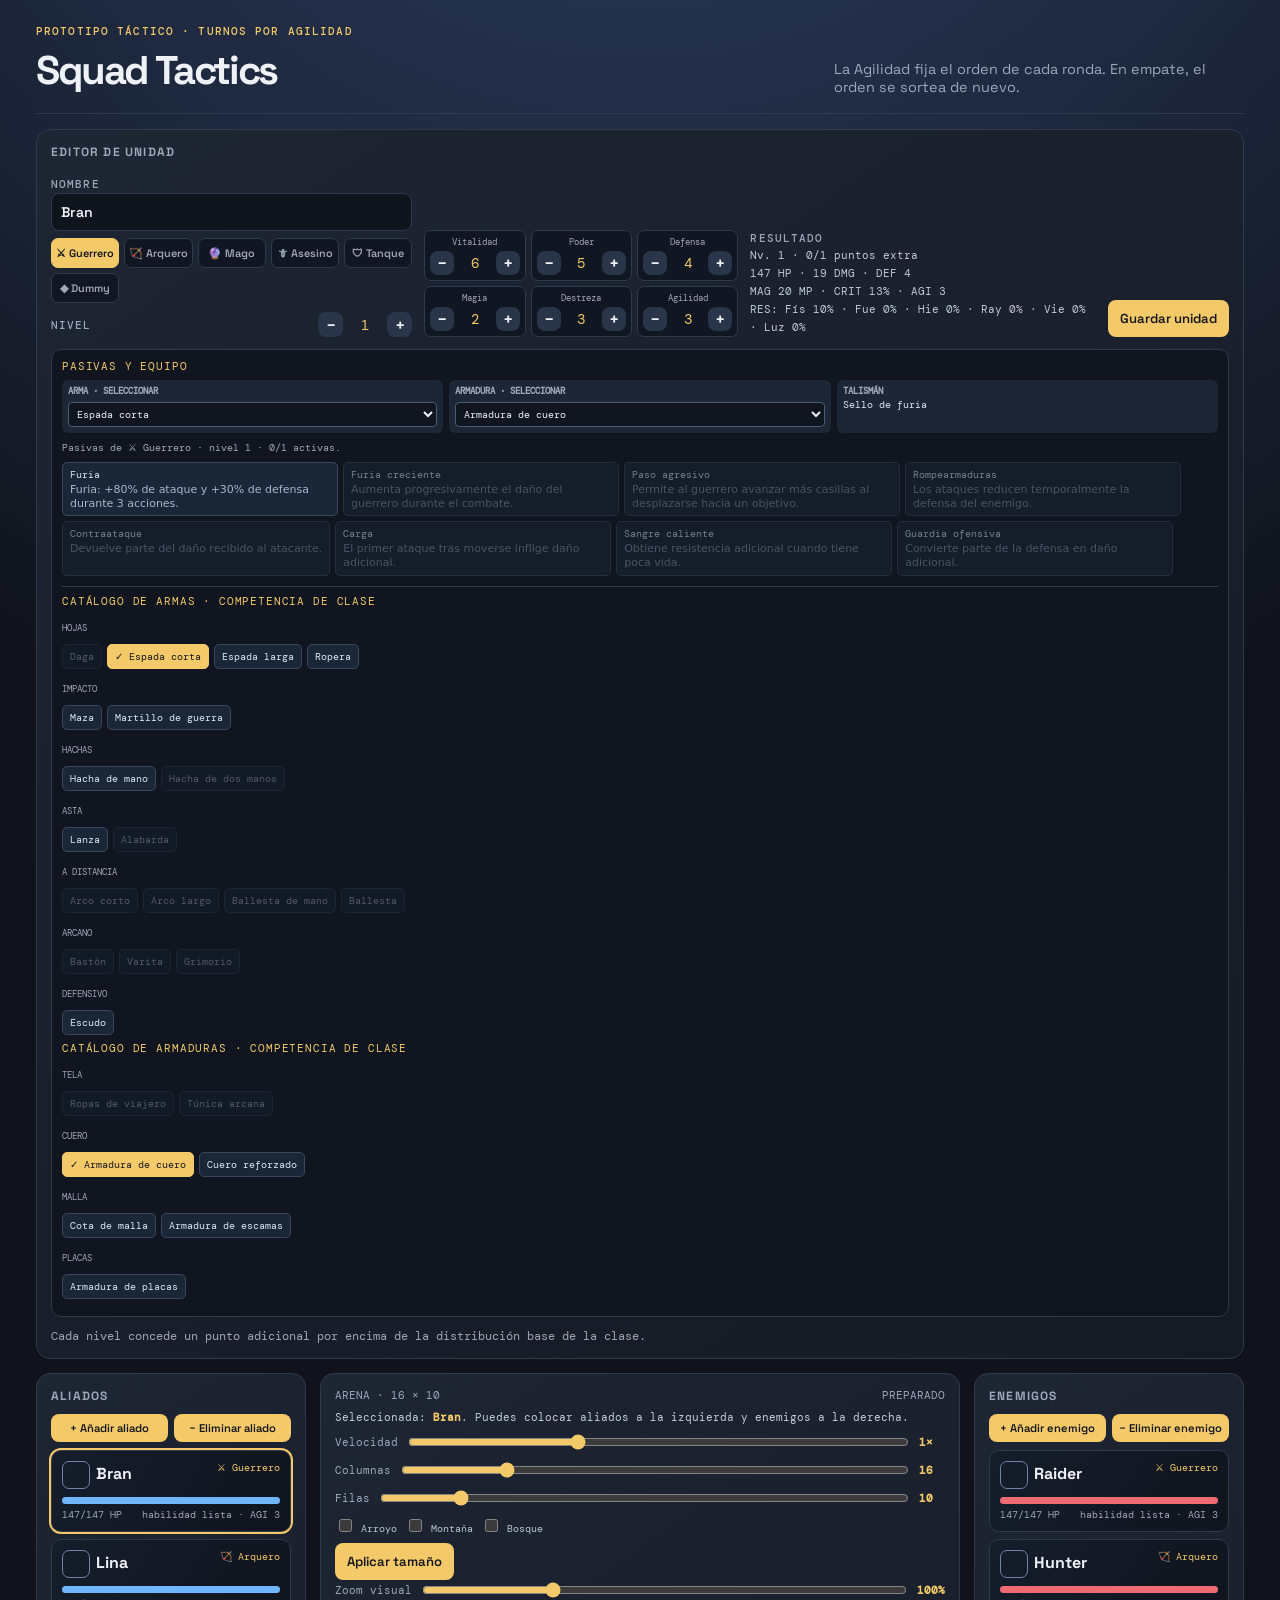
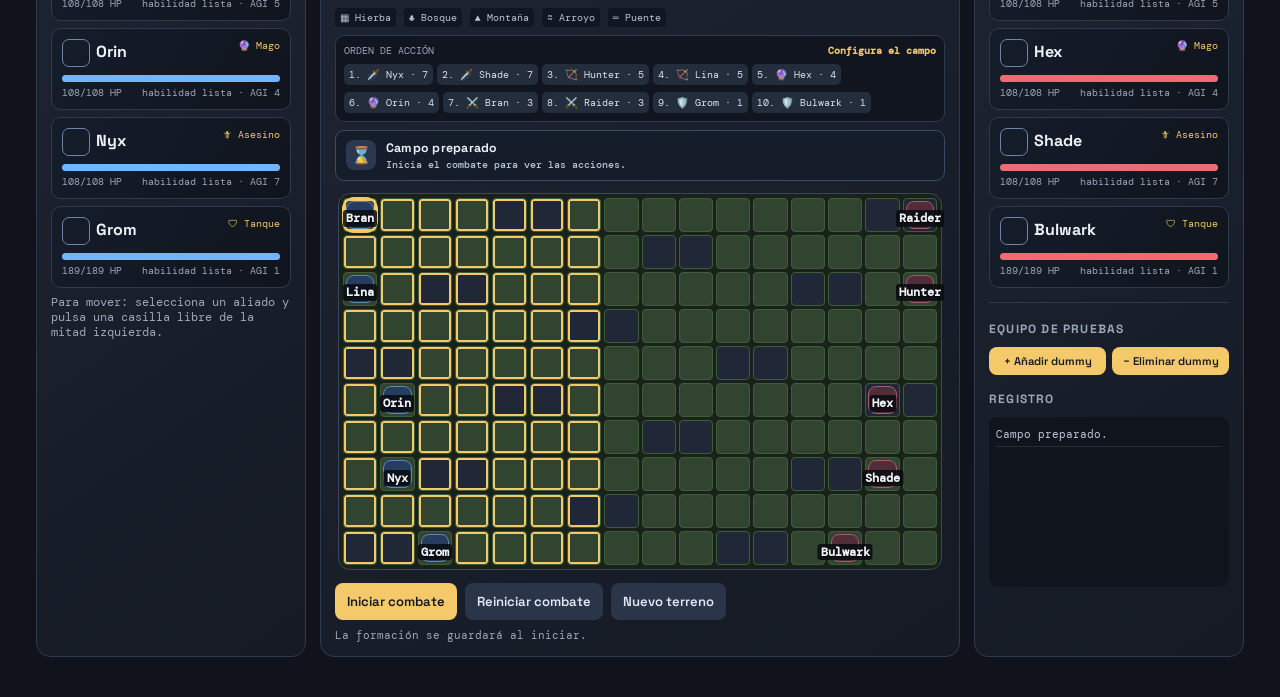
==== index.html @ dbe2425b "Add Squad Tactics RPG source" ====
<!doctype html><html lang="es"><head><meta charset="utf-8"><meta name="viewport" content="width=device-width,initial-scale=1"><title>Squad Tactics</title><style>
@import url('https://fonts.googleapis.com/css2?family=DM+Mono:wght@400;500&family=Space+Grotesk:wght@500;600;700&display=swap');
:root{color-scheme:dark;--ink:#eef1f6;--muted:#9da7b9;--line:#303a4d;--panel:#191f2c;--gold:#f3c969;--ally:#6fb6ff;--enemy:#ef6b73}*{box-sizing:border-box}body{margin:0;min-height:100vh;background:radial-gradient(circle at 50% -20%,#30436a,transparent 45%),#10131b;color:var(--ink);font-family:'Space Grotesk',system-ui}main{width:min(1240px,100%);margin:auto;padding:24px 16px 40px}header{display:flex;justify-content:space-between;align-items:end;gap:18px;border-bottom:1px solid var(--line);padding-bottom:17px;margin-bottom:15px}h1{margin:0;font-size:clamp(1.7rem,4vw,2.5rem);letter-spacing:-.06em}.eyebrow,.label{font:500 .7rem 'DM Mono',monospace;letter-spacing:.1em;text-transform:uppercase;color:var(--muted)}.eyebrow{color:var(--gold);margin:0 0 7px}.rule{margin:0;max-width:410px;color:var(--muted);font-size:.9rem}.panel{background:linear-gradient(145deg,#1e2533,#151a24);border:1px solid var(--line);border-radius:14px;padding:14px}.panel h2{font-size:.75rem;letter-spacing:.1em;text-transform:uppercase;color:var(--muted);margin:0 0 10px}.layout{display:grid;grid-template-columns:270px minmax(0,1fr) 270px;gap:14px}.editor{display:grid;grid-template-columns:1.15fr 1fr 1.1fr auto;gap:12px;align-items:end;margin-bottom:14px}.editor h2,.editor-note{grid-column:1/-1;margin:0}.editor-note{font:.72rem 'DM Mono',monospace;color:var(--muted)}input.name{width:100%;border:1px solid var(--line);border-radius:8px;background:#10141d;color:var(--ink);padding:9px;font:600 .88rem 'Space Grotesk',sans-serif;outline:none}.class-picker{display:grid;grid-template-columns:repeat(5,1fr);gap:5px;margin-top:7px}.class-button{padding:7px 3px;font-size:.68rem;background:#111722;color:var(--muted);border:1px solid var(--line);border-radius:7px}.class-button.selected{color:#17191f;background:var(--gold);border-color:var(--gold)}button{font:600 .82rem 'Space Grotesk',sans-serif;border:0;border-radius:8px;padding:10px 12px;cursor:pointer;background:var(--gold);color:#15171d}button:disabled{opacity:.5;cursor:not-allowed}.stat-grid{display:grid;grid-template-columns:repeat(3,1fr);gap:5px}.stat{background:#111722;border:1px solid var(--line);border-radius:7px;padding:5px;text-align:center}.stat label{display:block;font:.56rem 'DM Mono',monospace;color:var(--muted);margin-bottom:3px}.step{display:flex;align-items:center;justify-content:space-between}.step button{width:24px;height:24px;padding:0;background:#2a354a;color:var(--ink);font-size:1.05rem}.step b{font:.9rem 'DM Mono',monospace;color:var(--gold)}.derived{font:.7rem/1.6 'DM Mono',monospace;color:#bec8d9;min-height:43px}.unit{border:1px solid var(--line);border-radius:10px;padding:10px;margin:7px 0;background:#111722;cursor:pointer}.unit.selected{outline:2px solid var(--gold)}.unit.dead{opacity:.45}.unit-head{display:flex;justify-content:space-between;gap:5px}.role{font:.62rem 'DM Mono',monospace;color:var(--gold)}.bar{height:7px;border-radius:8px;background:#090c12;overflow:hidden;margin:8px 0 4px}.bar i{display:block;height:100%;background:var(--ally);transition:width .65s}.unit.enemy .bar i{background:var(--enemy)}.numbers{display:flex;justify-content:space-between;font:.62rem 'DM Mono',monospace;color:var(--muted)}.battle{min-width:0}.battle-head{display:flex;justify-content:space-between;font:.7rem 'DM Mono',monospace;color:var(--muted);margin-bottom:8px}.placement{font:.7rem 'DM Mono',monospace;margin:0 0 8px;color:#c3ccdc}.placement b{color:var(--gold)}.speed{display:flex;align-items:center;gap:8px;font:.68rem 'DM Mono',monospace;color:var(--muted);margin-bottom:8px}.speed input{accent-color:var(--gold);flex:1}.speed b{color:var(--gold);min-width:26px}.turns{border:1px solid var(--line);border-radius:9px;background:#101520;padding:8px;margin-bottom:8px;font:.64rem 'DM Mono',monospace;color:var(--muted)}.turns-top{display:flex;justify-content:space-between;gap:8px}.turns-top b{color:var(--gold);overflow:hidden;text-overflow:ellipsis;white-space:nowrap}.pill{display:inline-flex;gap:3px;padding:4px 5px;border-radius:5px;background:#242d3c;margin:7px 4px 0 0;color:#dbe4f0}.pill.next{background:var(--gold);color:#181a20}.pill.dead{opacity:.3;text-decoration:line-through}#arena{display:grid;grid-template-columns:repeat(10,1fr);grid-template-rows:repeat(6,1fr);gap:3px;aspect-ratio:10/6;padding:4px;border-radius:12px;border:1px solid #3a465e;background:#0c1018;position:relative}.cell{position:relative;background:#171e2b;border:1px solid #273349;border-radius:4px}.cell:nth-child(10n+5),.cell:nth-child(10n+6){background:#202837}.cell.placeable{box-shadow:inset 0 0 0 2px var(--gold);cursor:pointer}.token{position:absolute;inset:7%;border-radius:13px;display:grid;place-items:center;background:#263d5f;border:1px solid #5d86b8;font-size:clamp(1rem,3vw,1.7rem);transition:transform .28s,opacity .2s;z-index:2;cursor:pointer}.token.enemy{background:#512d3a;border-color:#a55b6c}.token.selected{outline:2px solid var(--gold);outline-offset:2px}.token.dead{opacity:.3;filter:grayscale(1);cursor:default}.token.attacking{transform:scale(1.14);box-shadow:0 0 0 3px var(--gold)}.token.hit{animation:hit .65s}.token small{position:absolute;bottom:2px;width:100%;text-align:center;font:500 clamp(.42rem,1.1vw,.59rem) 'DM Mono',monospace;text-shadow:0 1px 2px #000}.damage{position:absolute;top:-22px;color:#fff0a3;font:700 1rem 'DM Mono',monospace;text-shadow:0 2px 2px #000;animation:damage .8s forwards}.beam{position:absolute;height:3px;transform-origin:0 50%;background:linear-gradient(90deg,var(--gold),#fff2b1,var(--enemy));box-shadow:0 0 8px var(--gold);z-index:6;pointer-events:none;animation:beam .55s forwards}.footer{display:flex;gap:8px;align-items:center;flex-wrap:wrap;margin-top:10px}.footer button.secondary{background:#2a354a;color:#e3eaf5}.status{font:.68rem 'DM Mono',monospace;color:var(--muted)}.log{height:170px;overflow:auto;background:#10141d;border-radius:8px;padding:7px;font:.66rem/1.5 'DM Mono',monospace;color:#bdc8d8}.log div{padding:3px 0;border-bottom:1px solid #252d3a}@keyframes hit{25%,65%{filter:brightness(2)}}@keyframes damage{0%{opacity:0;transform:translateY(8px)}20%{opacity:1}100%{opacity:0;transform:translateY(-25px)}}@keyframes beam{0%{opacity:0;transform:rotate(var(--a)) scaleX(.1)}20%{opacity:1}100%{opacity:0;transform:rotate(var(--a)) scaleX(1)}}@media(max-width:900px){header{align-items:start;flex-direction:column}.editor{grid-template-columns:1fr}.editor>*{grid-column:1/-1}.layout{grid-template-columns:1fr}.battle{grid-row:1}.unit-list{display:grid;grid-template-columns:repeat(2,1fr);gap:6px}.unit{margin:0}}
.level-edit{margin-top:9px;display:flex;align-items:center;justify-content:space-between}.level-edit .step{width:94px}.level-edit button{width:25px;height:25px;padding:0;background:#2a354a;color:var(--ink)}.level-edit b{font:.9rem 'DM Mono',monospace;color:var(--gold)}#arena-wrap{max-width:100%;max-height:70vh;overflow:auto;padding:3px}#arena{--board-scale:1.15;display:grid;width:calc(100% * var(--board-scale));background:#182218}.cell{background:#31442f;border-color:#405a3d}.cell.terrain-forest{background:repeating-linear-gradient(45deg,#244428 0 4px,#315b32 4px 8px)}.cell.terrain-mountain{background:linear-gradient(135deg,#707681 0 45%,#515866 46% 100%);border-color:#8d96a7}.cell.terrain-water{background:repeating-linear-gradient(0deg,#195d83 0 3px,#2588ae 3px 6px);border-color:#3bb3d4}.cell.terrain-bridge{background:repeating-linear-gradient(90deg,#7a4e2b 0 4px,#c39154 4px 8px);border-color:#e2bd76}.token{inset:2px;width:auto;height:auto;border-radius:8px}.token small{font:600 clamp(.56rem,1.25vw,.76rem) 'DM Mono',monospace;line-height:1.05;white-space:nowrap;overflow:visible;left:50%;width:max-content;transform:translateX(-50%);bottom:1px}.terrain-legend{display:flex;gap:8px;flex-wrap:wrap;margin:0 0 8px;font:.61rem 'DM Mono',monospace;color:#b9c5d5}.terrain-legend span{padding:3px 5px;border-radius:4px;background:#111722}
:root{--portraits:url('/public/class-portraits.png')}.unit{background:linear-gradient(120deg,#151d2b,#10141d)}.card-portrait{width:28px;height:28px;display:inline-block;border-radius:7px;border:1px solid #7183a6;background-image:var(--portraits);background-size:500% auto;background-position:var(--pos) 50%;margin-right:6px;vertical-align:middle}.token{overflow:visible}.portrait{position:absolute;inset:0;border-radius:7px;background-image:var(--portraits);background-size:500% auto;background-position:var(--pos) 50%;filter:saturate(1.05) contrast(1.05)}.token.enemy .portrait{filter:saturate(.75) contrast(1.05) hue-rotate(318deg)}.p-warrior{--pos:0%}.p-archer{--pos:25%}.p-mage{--pos:50%}.p-assassin{--pos:75%}.p-tank{--pos:100%}.token small{background:#080b10d9;padding:2px 3px;border-radius:3px;text-shadow:0 1px 2px #000}
.special-pop{position:absolute;left:50%;top:-20px;transform:translateX(-50%);z-index:10;white-space:nowrap;padding:4px 6px;border-radius:5px;background:#f3c969;color:#15171d;font:700 .62rem 'DM Mono',monospace;box-shadow:0 0 14px #f3c969;animation:special .95s forwards}.token.special{animation:specialGlow .9s}@keyframes special{0%{opacity:0;transform:translate(-50%,8px) scale(.8)}25%{opacity:1}100%{opacity:0;transform:translate(-50%,-24px) scale(1.05)}}@keyframes specialGlow{35%{box-shadow:0 0 0 4px #f3c969,0 0 22px #f3c969}}
.fireball{position:absolute;width:15px;height:15px;border-radius:50%;background:radial-gradient(circle,#fff6a7 0 22%,#ffb02e 28%,#e44122 65%,#71150d 100%);box-shadow:0 0 12px 5px #ff6b2d;z-index:12;pointer-events:none}.explosion{position:absolute;width:18px;height:18px;border-radius:50%;border:3px solid #ffb12e;box-shadow:0 0 25px 10px #f04b23;z-index:11;pointer-events:none;animation:explode .65s forwards}@keyframes explode{0%{opacity:1;transform:scale(.3)}100%{opacity:0;transform:scale(4)}}
.visual-state{grid-column:1/-1;border:1px solid var(--line);border-radius:10px;background:#101520;padding:10px}.visual-state h3{font:.66rem 'DM Mono',monospace;letter-spacing:.08em;text-transform:uppercase;color:var(--gold);margin:0 0 7px}.loadout{display:grid;grid-template-columns:repeat(3,1fr);gap:6px}.slot{padding:6px;border-radius:6px;background:#1d2635;font:.63rem/1.35 'DM Mono',monospace;color:#dbe4f0}.slot b{display:block;color:var(--muted);font-size:.55rem;text-transform:uppercase}.passive-list{display:flex;flex-wrap:wrap;gap:5px;margin-top:8px}.passive-tag{padding:4px 6px;border-radius:5px;background:#2a354a;color:#e3eaf5;font:.61rem 'DM Mono',monospace}.passive-choice{border:1px solid #3a465e;background:#1b2637;color:#dce7f6;padding:5px 7px;border-radius:5px;font:.61rem 'DM Mono',monospace;cursor:pointer}.passive-choice.active{background:#f3c969;color:#17191f;border-color:#f3c969}.passive-caption{margin-top:8px;color:var(--muted);font:.61rem 'DM Mono',monospace}.equipment-catalog{margin-top:10px;border-top:1px solid var(--line);padding-top:8px}.equipment-group{margin:7px 0}.equipment-group b{font:.57rem 'DM Mono',monospace;text-transform:uppercase;color:var(--muted)}.equipment-choice[disabled]{opacity:.32;cursor:not-allowed}
.slot select{width:100%;margin-top:4px;background:#101520;color:#eef1f6;border:1px solid #4a5b75;border-radius:4px;padding:4px;font:.63rem 'DM Mono',monospace}
</style><style>.passive-choice{display:flex;flex-direction:column;align-items:flex-start;gap:2px;text-align:left}.passive-choice small{display:block;font:11px/1.25 system-ui,sans-serif;color:#aab7ca;max-width:260px}.passive-choice.unavailable small,.passive-choice:disabled small{color:#8290a4}.special-description{margin:8px 0;padding:7px 9px;border:1px solid #394861;border-radius:7px;background:#182334;display:flex;flex-direction:column;gap:3px;font:12px/1.3 system-ui,sans-serif;color:#dce6f5}.special-description b{font-size:11px;text-transform:uppercase;color:#f3c969}.special-description span{color:#bac7d8}</style></head><body><main>
<header><div><p class="eyebrow">prototipo táctico · turnos por agilidad</p><h1>Squad Tactics</h1></div><p class="rule">La Agilidad fija el orden de cada ronda. En empate, el orden se sortea de nuevo.</p></header>
<section class="panel editor"><h2>Editor de unidad</h2><div><label class="label" for="unit-name">Nombre</label><input class="name" id="unit-name" maxlength="14"><div class="class-picker" id="class-picker"></div><div class="level-edit"><span class="label">Nivel</span><div class="step"><button id="level-down">−</button><b id="level-value">1</b><button id="level-up">+</button></div></div></div><div class="stat-grid" id="stat-grid"></div><div><span class="label">Resultado</span><div class="derived" id="derived"></div></div><button id="save">Guardar unidad</button><p class="editor-note">Cada nivel concede un punto adicional por encima de la distribución base de la clase.</p></section>
<section class="layout"><aside class="panel"><h2>Aliados</h2><div id="allies" class="unit-list"></div><p class="editor-note">Para mover: selecciona un aliado y pulsa una casilla libre de la mitad izquierda.</p></aside>
<section class="panel battle"><div class="battle-head"><span id="arena-size">ARENA · 20 × 12</span><span id="round">PREPARADO</span></div><p class="placement" id="placement"></p><label class="speed">Velocidad <input id="speed" type="range" min=".5" max="2" step=".25" value="1"><b id="speed-label">1×</b></label><label class="speed">Columnas <input id="board-cols" type="range" min="10" max="40" step="1" value="20"><b id="board-cols-label">20</b></label><label class="speed">Filas <input id="board-rows" type="range" min="5" max="40" step="1" value="12"><b id="board-rows-label">12</b></label><button id="apply-size" class="secondary">Aplicar tamaño</button><label class="speed">Zoom visual <input id="grid-zoom" type="range" min=".75" max="1.7" step=".05" value="1.15"><b id="grid-zoom-label">115%</b></label><div class="terrain-legend"><span>▦ Hierba</span><span>♣ Bosque</span><span>▲ Montaña</span><span>≈ Arroyo</span><span>═ Puente</span></div><div class="turns"><div class="turns-top"><span>ORDEN DE ACCIÓN</span><b id="action">Configura el campo</b></div><div id="turn-list"></div></div><div id="arena-wrap"><div id="arena"></div></div><div class="footer"><button id="fight">Iniciar combate</button><button id="reset" class="secondary">Reiniciar combate</button><button id="new-map" class="secondary">Nuevo terreno</button><span id="status" class="status"></span></div></section>
<aside class="panel"><h2>Enemigos</h2><div id="enemies" class="unit-list"></div><h2 style="margin-top:16px">Registro</h2><div class="log" id="log"></div></aside></section>
</main><script>
let W=20,H=12;const STAT_NAMES={vitality:'Vitalidad',power:'Poder',defense:'Defensa',magic:'Magia',dexterity:'Destreza',agility:'Agilidad'};
const CLASSES={warrior:{label:'⚔ Guerrero',icon:'⚔️',range:1},archer:{label:'🏹 Arquero',icon:'🏹',range:4},mage:{label:'🔮 Mago',icon:'🔮',range:4},assassin:{label:'🗡 Asesino',icon:'🗡️',range:1},tank:{label:'🛡 Tanque',icon:'🛡️',range:1}};
const CLASS_BASES={warrior:{vitality:6,power:5,defense:4,magic:2,dexterity:3,agility:3},archer:{vitality:4,power:3,defense:3,magic:2,dexterity:6,agility:5},mage:{vitality:4,power:4,defense:3,magic:7,dexterity:3,agility:4},assassin:{vitality:4,power:4,defense:3,magic:2,dexterity:6,agility:7},tank:{vitality:7,power:4,defense:7,magic:2,dexterity:3,agility:1}};
const DAMAGE_TYPES={physical:'Físico',fire:'Fuego',ice:'Hielo',lightning:'Rayo',wind:'Viento',light:'Luz'};const CLASS_RESISTANCES={warrior:{physical:10,fire:0,ice:0,lightning:0,wind:0,light:0},archer:{physical:0,fire:0,ice:0,lightning:0,wind:5,light:0},mage:{physical:0,fire:10,ice:0,lightning:0,wind:0,light:5},assassin:{physical:5,fire:0,ice:0,lightning:0,wind:0,light:0},tank:{physical:25,fire:10,ice:0,lightning:0,wind:0,light:0}};
const CLASS_FICHAS={warrior:{weapon:'Espada de guardia',armor:'Cota de campaña',talisman:'Sello de furia',passives:['Furia creciente','Paso agresivo','Rompearmaduras','Contraataque','Carga','Sangre caliente','Guardia ofensiva']},archer:{weapon:'Arco largo',armor:'Cota ligera',talisman:'Pluma de halcón',passives:['Ojo de halcón','Disparo perforante','Emboscada','Paso atrás','Flecha incendiaria','Cazador paciente','Tirador experto']},mage:{weapon:'Bastón ígneo',armor:'Túnica arcana',talisman:'Orbe elemental',passives:['Silencio encadenado','Crítico arcano','Conflagración','Fragmentación','Canalización','Barrera arcana','Afinidad elemental','Último hechizo']},assassin:{weapon:'Daga de sombra',armor:'Cuero de infiltración',talisman:'Moneda negra',passives:['Infiltración','Ambidiestro','Teletransporte sombrío','Ejecutor','Veneno','Golpe por la espalda','Desaparición','Marca de presa']},tank:{weapon:'Martillo de bastión',armor:'Armadura de placas',talisman:'Ancla de hierro',passives:['Escudo frontal','Interposición','Cuerpo imponente','Bloqueo de proyectiles','Ancla','Desafío prolongado','Venganza','Bastión']}};
const EQUIPMENT_CATALOG={weapons:[['Hojas',['Daga','Espada corta','Espada larga','Ropera']],['Impacto',['Maza','Martillo de guerra']],['Hachas',['Hacha de mano','Hacha de dos manos']],['Asta',['Lanza','Alabarda']],['A distancia',['Arco corto','Arco largo','Ballesta de mano','Ballesta']],['Arcano',['Bastón','Varita','Grimorio']],['Defensivo',['Escudo']]],armors:[['Tela',['Ropas de viajero','Túnica arcana']],['Cuero',['Armadura de cuero','Cuero reforzado']],['Malla',['Cota de malla','Armadura de escamas']],['Placas',['Armadura de placas']]]};
const CLASS_PROFICIENCIES={warrior:{weapons:['Espada corta','Espada larga','Ropera','Maza','Martillo de guerra','Hacha de mano','Lanza','Escudo'],armors:['Armadura de cuero','Cuero reforzado','Cota de malla','Armadura de escamas','Armadura de placas']},archer:{weapons:['Daga','Espada corta','Arco corto','Arco largo','Ballesta de mano','Ballesta'],armors:['Ropas de viajero','Armadura de cuero','Cuero reforzado']},mage:{weapons:['Daga','Bastón','Varita','Grimorio'],armors:['Ropas de viajero','Túnica arcana']},assassin:{weapons:['Daga','Espada corta','Ropera','Arco corto','Ballesta de mano'],armors:['Ropas de viajero','Armadura de cuero','Cuero reforzado']},tank:{weapons:['Maza','Martillo de guerra','Hacha de mano','Hacha de dos manos','Espada larga','Lanza','Alabarda','Escudo'],armors:['Cota de malla','Armadura de escamas','Armadura de placas']}};
const SPECIAL_PASSIVE_NAMES={warrior:'Furia',archer:'Flecha marcada',mage:'Bola de fuego',assassin:'Salto sombrío',tank:'Desafío'};
const make=(id,name,team,cls,x,y,stats)=>{const base={vitality:4,power:4,defense:3,magic:2,dexterity:3,agility:3,...stats},p=CLASS_PROFICIENCIES[cls];return{id,name,team,cls,pos:{x,y},level:1,baseStats:{...base},stats:{...base},resistances:{...CLASS_RESISTANCES[cls]},selectedPassives:[SPECIAL_PASSIVE_NAMES[cls]],specialSelected:true,specialEnabled:true,equipment:{weapon:p.weapons[0],armor:p.armors[0],talisman:CLASS_FICHAS[cls].talisman}}};
let roster=[
 make('a-war','Bran','ally','warrior',0,1,{vitality:6,power:5,defense:4,agility:3}),make('a-arc','Lina','ally','archer',1,4,{power:3,dexterity:6,agility:5}),make('a-mag','Orin','ally','mage',1,9,{magic:7,agility:4}),make('a-ass','Nyx','ally','assassin',4,0,{dexterity:6,agility:7,power:4}),make('a-tank','Grom','ally','tank',3,6,{vitality:7,defense:7,agility:1}),
 make('e-war','Raider','enemy','warrior',19,1,{vitality:6,power:5,defense:4,agility:3}),make('e-arc','Hunter','enemy','archer',18,4,{power:3,dexterity:6,agility:5}),make('e-mag','Hex','enemy','mage',18,9,{magic:7,agility:4}),make('e-ass','Shade','enemy','assassin',17,0,{dexterity:6,agility:7,power:4}),make('e-tank','Bulwark','enemy','tank',17,6,{vitality:7,defense:7,agility:1})];
let units=[],formation={},terrain=[],selectedId='a-war',running=false,timer=null,queue=[],speed=1,boardScale=1.15,roundNo=0,teamSize={ally:5,enemy:5},terrainOpts={water:true,mountain:true,forest:true};const $=s=>document.querySelector(s);const copy=u=>({...u,pos:{...u.pos},baseStats:{...u.baseStats},stats:{...u.stats},resistances:{...u.resistances},selectedPassives:[...(u.selectedPassives||[])],equipment:{...(u.equipment||{})}});
function derived(u){const s=u.stats,c=u.cls;const hp=60+s.vitality*12+(c==='tank'?45:0)+(c==='warrior'?15:0);const raw=c==='mage'?5+s.magic*4:c==='assassin'?5+s.dexterity*3+s.power:c==='archer'?5+s.dexterity*3+s.power:4+s.power*3+(c==='tank'?-4:0);return{hp,damage:Math.max(2,Math.round(raw*(u.furyTurns?1.8:1))),defense:Math.round((s.defense+(c==='tank'?4:0))*(u.furyTurns?1.3:1)),range:CLASSES[c].range,crit:Math.min(.45,.05+s.dexterity*.025)}}
function alive(team){return units.filter(u=>(!team||u.team===team)&&u.hp>0)}function dist(a,b){return Math.abs(a.pos.x-b.pos.x)+Math.abs(a.pos.y-b.pos.y)}function key(x,y){return x+','+y}
function generateTerrain(){const map=Array.from({length:H},()=>Array(W).fill('grass')),rand=(a,b)=>a+Math.floor(Math.random()*(b-a+1)),paint=(x,y,type)=>{if(x>=0&&x<W&&y>=0&&y<H)map[y][x]=type},lo=3,hi=W-4;if(terrainOpts.water&&W>=12&&H>=7)for(let n=0;n<(W*H>300?3:2);n++){const vertical=Math.random()<.5,len=vertical?Math.min(H-2,rand(4,Math.min(8,H-2))):Math.min(W-6,rand(4,Math.min(8,W-6))),x=vertical?rand(lo,Math.max(lo,hi-1)):rand(lo,Math.max(lo,hi-len+1)),y=vertical?rand(1,Math.max(1,H-len-1)):rand(1,Math.max(1,H-3));for(let i=0;i<len;i++){paint(vertical?x:x+i,vertical?y+i:y,'water');paint(vertical?x+1:x+i,vertical?y+i:y+1,'water')}const b=Math.max(1,Math.floor(len/2));paint(vertical?x:x+b,vertical?y+b:y,'bridge');paint(vertical?x+1:x+b,vertical?y+b:y+1,'bridge')}if(terrainOpts.mountain)for(let n=0;n<Math.round(W*H*.045);n++){const x=rand(lo,hi),y=rand(0,H-1);if(map[y][x]==='grass')paint(x,y,'mountain')}if(terrainOpts.forest)for(let n=0;n<Math.round(W*H*.11);n++){const x=rand(0,W-1),y=rand(0,H-1);if(map[y][x]==='grass')paint(x,y,'forest')}return map}
function passable(x,y){return x>=0&&x<W&&y>=0&&y<H&&terrain[y][x]!=='water'&&terrain[y][x]!=='mountain'}
function cellsAt(x,y){return[[x,y]]}
function canOccupy(actor,x,y){return passable(x,y)&&!units.some(u=>!u.removed&&u.id!==actor.id&&u.pos.x===x&&u.pos.y===y)}
function setup(){clearInterval(timer);timer=null;running=false;if(!terrain.length)terrain=generateTerrain();units=roster.filter(u=>roster.filter(x=>x.team===u.team).indexOf(u)<teamSize[u.team]).map(u=>{const v=copy(u),d=derived(v);v.maxHp=d.hp;v.hp=d.hp;return v});if(!units.some(u=>u.id===selectedId))selectedId=units[0]?.id||selectedId;units.forEach(u=>{if(formation[u.id])u.pos={...formation[u.id]}});if(!Object.keys(formation).length)saveFormation();roundNo=0;queue=[];$('#round').textContent='PREPARADO';$('#action').textContent='Configura el campo';$('#status').textContent='La formación se guardará al iniciar.';$('#log').innerHTML='<div>Campo preparado.</div>';render();}
function saveFormation(){formation=Object.fromEntries(units.map(u=>[u.id,{...u.pos}]))}
function card(u){const d=derived(u),pct=Math.max(0,u.hp/u.maxHp*100),state=u.removed?' · despejado':u.hp<=0?` · cadáver ${u.corpseTurns??0}`:'',skill=u.team==='dummy'?'objetivo neutral':u.skillCooldown?`recarga ${u.skillCooldown}`:'habilidad lista';return `<div class="unit team-${u.team} ${u.team==='enemy'?'enemy':''} ${u.id===selectedId?'selected':''} ${u.hp<=0?'dead':''}" data-select="${u.id}"><div class="unit-head"><b><i class="card-portrait p-${u.cls}"></i>${u.name}</b><span class="role">${CLASSES[u.cls].label}${state}</span></div><div class="bar"><i style="width:${pct}%"></i></div><div class="numbers"><span>${Math.ceil(u.hp)}/${u.maxHp} HP</span><span>${u.hp>0?skill:'—'} · AGI ${u.stats.agility}</span></div></div>`}
function token(u){return `<div class="token team-${u.team} ${u.team==='enemy'?'enemy':''} ${u.id===selectedId?'selected':''} ${u.hp<=0?'dead':''}" data-select="${u.id}"><i class="portrait p-${u.cls}"></i><small>${u.name}</small></div>`}
function render(){const sel=units.find(u=>u.id===selectedId),arena=$('#arena');arena.style.gridTemplateColumns=`repeat(${W},1fr)`;arena.style.gridTemplateRows=`repeat(${H},1fr)`;arena.style.aspectRatio=`${W}/${H}`;$('#arena-size').textContent=`ARENA · ${W} × ${H}`;$('#allies').innerHTML=units.filter(u=>u.team==='ally').map(card).join('');$('#enemies').innerHTML=units.filter(u=>u.team==='enemy').map(card).join('');let cells='';for(let y=0;y<H;y++)for(let x=0;x<W;x++){const u=units.find(z=>!z.removed&&z.pos.x===x&&z.pos.y===y),boundary=Math.floor(W*.45)-1,ok=!running&&sel&&((sel.team==='ally'&&x<=boundary)||(sel.team==='enemy'&&x>=W-1-boundary))&&canOccupy(sel,x,y);cells+=`<div class="cell terrain-${terrain[y][x]} ${ok?'placeable':''}" data-cell="${x},${y}">${u?token(u):''}</div>`}arena.innerHTML=cells;$('#placement').innerHTML=running?'Los cadáveres bloquean durante 5 acciones y luego desaparecen.':sel?`Seleccionada: <b>${sel.name}</b>. Puedes colocar aliados a la izquierda y enemigos a la derecha.`:'Selecciona una unidad.';document.querySelectorAll('[data-select]').forEach(e=>e.onclick=ev=>{ev.stopPropagation();if(!running){selectedId=e.dataset.select;loadEditor();render();}});document.querySelectorAll('[data-cell]').forEach(e=>e.onclick=()=>place(e.dataset.cell));renderTurns();}
function bonusUsed(u){return Object.keys(STAT_NAMES).reduce((n,id)=>n+u.stats[id]-u.baseStats[id],0)}
function loadEditor(){const u=units.find(x=>x.id===selectedId);if(!u)return;$('#unit-name').value=u.name;$('#level-value').textContent=u.level;$('#class-picker').innerHTML=Object.entries(CLASSES).map(([id,c])=>`<button class="class-button ${u.cls===id?'selected':''}" data-class="${id}">${c.label}</button>`).join('');$('#stat-grid').innerHTML=Object.entries(STAT_NAMES).map(([id,label])=>`<div class="stat"><label>${label}</label><div class="step"><button data-stat="${id}" data-delta="-1">−</button><b id="stat-${id}">${u.stats[id]}</b><button data-stat="${id}" data-delta="1">+</button></div></div>`).join('');document.querySelectorAll('[data-class]').forEach(b=>b.onclick=()=>{if(running)return;u.cls=b.dataset.class;loadEditor();updateDerived();});document.querySelectorAll('[data-stat]').forEach(b=>b.onclick=()=>changeStat(u,b.dataset.stat,+b.dataset.delta));$('#level-down').onclick=()=>changeLevel(u,-1);$('#level-up').onclick=()=>changeLevel(u,1);updateDerived();}
function changeStat(u,id,delta){if(running)return;const next=u.stats[id]+delta;if(delta<0&&next<u.baseStats[id])return;if(delta>0&&bonusUsed(u)>=u.level)return;u.stats[id]=next;loadEditor();updateDerived();}
function changeLevel(u,delta){if(running)return;const next=u.level+delta;if(next<1||next>20||(delta<0&&bonusUsed(u)>next))return;u.level=next;loadEditor();updateDerived();}
function updateDerived(){const u=units.find(x=>x.id===selectedId),d=derived(u),used=bonusUsed(u),r=u.resistances||{};$('#derived').innerHTML=`Nv. ${u.level} · ${used}/${u.level} puntos extra<br>${d.hp} HP · ${d.damage} DMG · DEF ${d.defense}<br>MAG ${u.stats.magic*10} MP · CRIT ${Math.round(d.crit*100)}% · AGI ${u.stats.agility}<br>RES: Fís ${r.physical||0}% · Fue ${r.fire||0}% · Hie ${r.ice||0}% · Ray ${r.lightning||0}% · Vie ${r.wind||0}% · Luz ${r.light||0}%`;}
function place(str){if(running)return;const u=units.find(x=>x.id===selectedId),[x,y]=str.split(',').map(Number);if(!u)return;const boundary=Math.floor(W*.45)-1;if((u.team==='ally'&&x>boundary)||(u.team==='enemy'&&x< W-1-boundary)||!canOccupy(u,x,y))return;u.pos={x,y};saveFormation();render();}
function commit(){const u=units.find(x=>x.id===selectedId),r=roster.find(x=>x.id===selectedId);if(!u||!r)return;u.name=$('#unit-name').value.trim()||u.name;r.name=u.name;r.cls=u.cls;r.level=u.level;r.baseStats={...u.baseStats};r.stats={...u.stats};r.selectedPassives=[...(u.selectedPassives||[])];r.specialEnabled=u.specialEnabled!==false;r.equipment={...(u.equipment||{})};const d=derived(u);if(!running){u.maxHp=d.hp;u.hp=d.hp}loadEditor();render();log(`${u.name} actualizado.`)}
function log(t){const e=$('#log');e.insertAdjacentHTML('beforeend',`<div>${t}</div>`);e.scrollTop=e.scrollHeight}
function refreshQueue(){queue=alive().sort((a,b)=>b.stats.agility-a.stats.agility||Math.random()-.5);roundNo++;$('#round').textContent='RONDA '+roundNo;renderTurns()}
function renderTurns(){const list=running?queue:[...units].sort((a,b)=>b.stats.agility-a.stats.agility||Math.random()-.5);$('#turn-list').innerHTML=list.map((u,i)=>`<span class="pill ${i===0&&running?'next':''} ${u.hp<=0?'dead':''}">${i+1}. ${CLASSES[u.cls].icon} ${u.name} · ${u.stats.agility}</span>`).join('')}
function nearest(a){const foes=alive(a.team==='ally'?'enemy':'ally'),forced=foes.find(x=>a.tauntTarget===x.id&&a.tauntTurns>0);return(forced?[forced]:foes).sort((x,y)=>dist(a,x)-dist(a,y)||Math.random()-.5)[0]}
function path(a,t){const q=[{x:a.pos.x,y:a.pos.y,p:[]}],seen=new Set([key(a.pos.x,a.pos.y)]),range=derived(a).range;while(q.length){const n=q.shift();const probe={...a,pos:{x:n.x,y:n.y}};if(dist(probe,t)<=range)return n.p;for(const [dx,dy] of [[1,0],[-1,0],[0,1],[0,-1]]){const x=n.x+dx,y=n.y+dy,k=key(x,y);if(seen.has(k)||!canOccupy(a,x,y))continue;seen.add(k);q.push({x,y,p:[...n.p,{x,y}]})}}return []}
function effect(a,t,damage){const arena=$('#arena'),from=arena?.querySelector(`[data-select="${a.id}"]`),to=arena?.querySelector(`[data-select="${t.id}"]`);if(!arena||!from||!to)return;from.classList.add('attacking');to.classList.add('hit');to.insertAdjacentHTML('beforeend',`<span class="damage">-${damage}</span>`);const ar=arena.getBoundingClientRect(),f=from.getBoundingClientRect(),g=to.getBoundingClientRect(),x=f.left+f.width/2-ar.left,y=f.top+f.height/2-ar.top,dx=g.left+g.width/2-ar.left-x,dy=g.top+g.height/2-ar.top-y,b=document.createElement('i');b.className='beam';b.style.left=x+'px';b.style.top=y+'px';b.style.width=Math.hypot(dx,dy)+'px';b.style.setProperty('--a',Math.atan2(dy,dx)+'rad');arena.append(b);setTimeout(()=>{from.classList.remove('attacking');to.classList.remove('hit');b.remove()},700)}
function advanceCorpses(){for(const u of units)if(u.hp<=0&&!u.removed&&u.corpseTurns!=null&&--u.corpseTurns<=0){u.removed=true;log(`✦ ${u.name} desaparece del campo.`)}}
function advanceEffects(){for(const u of units)for(const key of ['tauntTurns','exposedTurns','furyTurns'])if(u[key]>0)--u[key]}
function killCheck(t){if(!t.hp){t.corpseTurns=5;log(`☠ ${t.name} bloquea la casilla durante 5 acciones.`)}}
function damage(a,t,raw){const type=fireballCasting&&a.cls==='mage'?'fire':'physical',res=t.resistances?.[type]||0,afterDefense=type==='physical'?Math.max(1,raw-derived(t).defense):raw,value=Math.max(1,Math.round(afterDefense*(1-res/100)*(t.exposedTurns?1.5:1)));t.hp=Math.max(0,t.hp-value);killCheck(t);return value}
function spendSkill(a){a.skillCooldown=5}
function chargeAttack(a){if(a.skillCooldown>0)--a.skillCooldown}
function skill(a,t){if(a.skillCooldown)return false;const d=derived(a),foes=alive(a.team==='ally'?'enemy':'ally');if(a.cls==='assassin'&&dist(a,t)<=4){const spots=[[1,0],[-1,0],[0,1],[0,-1]].map(([x,y])=>({x:t.pos.x+x,y:t.pos.y+y})).filter(p=>canOccupy(a,p.x,p.y));if(!spots.length)return false;a.pos=spots[0];spendSkill(a);render();return true}if(a.cls==='tank'){const affected=foes.filter(x=>Math.abs(x.pos.x-a.pos.x)<=1&&Math.abs(x.pos.y-a.pos.y)<=1);if(!affected.length)return false;affected.forEach(x=>{x.tauntTarget=a.id;x.tauntTurns=3});spendSkill(a);log(`✦ ${a.name} usa Desafío.`);render();return true}if(a.cls==='archer'&&dist(a,t)<=d.range){const hit=damage(a,t,d.damage);t.exposedTurns=3;spendSkill(a);render();effect(a,t,hit);return true}if(a.cls==='mage'&&dist(a,t)<=d.range){const hit=foes.filter(x=>Math.abs(x.pos.x-t.pos.x)<=1&&Math.abs(x.pos.y-t.pos.y)<=1).map(x=>[x,damage(a,x,Math.round(d.damage*.8))]);spendSkill(a);render();effect(a,t,hit.find(x=>x[0]===t)?.[1]||0);return true}if(a.cls==='warrior'){a.furyTurns=3;spendSkill(a);log(`✦ Furia: +80% ataque y +30% defensa durante 3 acciones.`);render();return true}return false}
function takeTurn(){if(!running)return;if(!queue.length)refreshQueue();const a=queue.shift();if(!a||a.hp<=0){renderTurns();return}advanceCorpses();advanceEffects();const t=nearest(a);if(!t){end();return}if(skill(a,t)){if(!alive(t.team).length)end();return}const d=derived(a);if(dist(a,t)>d.range){const p=path(a,t);if(p[0])a.pos=p[0];$('#action').textContent=`${a.name} se mueve hacia ${t.name}`;log(`${a.name} avanza.`);render();return}const crit=Math.random()<d.crit,hit=damage(a,t,Math.round(d.damage*(crit?1.6:1)));chargeAttack(a);$('#action').textContent=`${a.name} ataca a ${t.name}`;render();effect(a,t,hit);log(`${a.name} → ${t.name}: ${hit}${crit?' crítico':''}`);if(!alive(t.team).length)end()}
function schedule(){clearInterval(timer);timer=setInterval(takeTurn,1600/speed)}
function start(){saveFormation();running=true;roundNo=0;refreshQueue();$('#fight').disabled=true;$('#status').textContent='Los turnos se resuelven por Agilidad.';log('— comienza el combate —');schedule()}
function end(){running=false;clearInterval(timer);const win=alive('ally').length>0;$('#round').textContent=win?'VICTORIA':'DERROTA';$('#action').textContent=win?'Victoria':'Derrota';$('#fight').disabled=false;$('#fight').textContent='Jugar de nuevo';$('#status').textContent='Reiniciar devuelve la formación precombate.';render()}
function placeStartingUnits(){for(const team of ['ally','enemy']){const side=roster.filter(u=>u.team===team),ys=side.map((_,i)=>Math.round(i*(H-1)/Math.max(1,side.length-1)));side.forEach((u,i)=>{const offset=Math.min(2,Math.floor(i/2));u.pos={x:team==='ally'?offset:W-1-offset,y:ys[i]}})}}
$('#apply-size').insertAdjacentHTML('beforebegin','<label class="speed">Aliados <input id="ally-size" type="range" min="1" max="5" value="5"><b id="ally-size-label">5</b></label><label class="speed">Enemigos <input id="enemy-size" type="range" min="1" max="5" value="5"><b id="enemy-size-label">5</b></label><div class="terrain-legend"><label><input id="terrain-water" type="checkbox" checked> Arroyo</label><label><input id="terrain-mountain" type="checkbox" checked> Montaña</label><label><input id="terrain-forest" type="checkbox" checked> Bosque</label></div>');
$('#save').onclick=commit;$('#speed').oninput=()=>{speed=+$('#speed').value;$('#speed-label').textContent=speed+'×';if(running)schedule()};$('#grid-zoom').oninput=()=>{boardScale=+$('#grid-zoom').value;$('#grid-zoom-label').textContent=Math.round(boardScale*100)+'%';$('#arena').style.setProperty('--board-scale',boardScale)};$('#board-cols').oninput=()=>$('#board-cols-label').textContent=$('#board-cols').value;$('#board-rows').oninput=()=>$('#board-rows-label').textContent=$('#board-rows').value;$('#apply-size').onclick=()=>{if(running)return;W=+$('#board-cols').value;H=+$('#board-rows').value;terrain=[];formation={};placeStartingUnits();setup();loadEditor();log(`Arena reajustada a ${W} × ${H}.`)};$('#fight').onclick=()=>{if(!running){setup();start()}};$('#reset').onclick=()=>{setup();start()};$('#new-map').onclick=()=>{if(running)return;terrain=[];formation={};setup();log('Nuevo mapa generado con arroyos, puentes y obstáculos.')};setup();loadEditor();
$('#ally-size').oninput=()=>$('#ally-size-label').textContent=$('#ally-size').value;$('#enemy-size').oninput=()=>$('#enemy-size-label').textContent=$('#enemy-size').value;$('#apply-size').onclick=()=>{if(running)return;W=+$('#board-cols').value;H=+$('#board-rows').value;teamSize={ally:+$('#ally-size').value,enemy:+$('#enemy-size').value};terrainOpts={water:$('#terrain-water').checked,mountain:$('#terrain-mountain').checked,forest:$('#terrain-forest').checked};terrain=[];formation={};placeStartingUnits();setup();loadEditor();log(`Mapa ${W}×${H}; equipos ${teamSize.ally}v${teamSize.enemy}.`)};
function specialEffect(a){const labels={assassin:'SALTO SOMBRÍO',warrior:'FURIA',archer:'FLECHA MARCADA',mage:'BOLA DE FUEGO',tank:'DESAFÍO'};const token=$('#arena')?.querySelector(`[data-select="${a.id}"]`);if(!token)return;token.classList.add('special');token.insertAdjacentHTML('beforeend',`<span class="special-pop">✦ ${labels[a.cls]}</span>`);setTimeout(()=>token.classList.remove('special'),950)}
const baseSkill=skill;skill=(a,t)=>{const used=baseSkill(a,t);if(used)specialEffect(a);return used};
const baseLoadEditor=loadEditor;loadEditor=()=>{baseLoadEditor();document.querySelectorAll('[data-class]').forEach(b=>b.onclick=()=>{if(running)return;const u=units.find(x=>x.id===selectedId);u.cls=b.dataset.class;u.baseStats={...CLASS_BASES[u.cls]};u.stats={...CLASS_BASES[u.cls]};u.resistances={...CLASS_RESISTANCES[u.cls]};u.skillCooldown=0;u.furyTurns=0;u.hp=derived(u).hp;u.maxHp=u.hp;baseLoadEditor();updateDerived();render();log(`${u.name} cambia a ${CLASSES[u.cls].label}; estadísticas y resistencias base regeneradas.`)})};loadEditor();
let fireballCasting=false;const normalEffect=effect;function fireballEffect(a,t,damage){const arena=$('#arena'),from=arena?.querySelector(`[data-select="${a.id}"]`),to=arena?.querySelector(`[data-select="${t.id}"]`);if(!arena||!from||!to)return;const ar=arena.getBoundingClientRect(),f=from.getBoundingClientRect(),g=to.getBoundingClientRect(),x=f.left+f.width/2-ar.left,y=f.top+f.height/2-ar.top,tx=g.left+g.width/2-ar.left,ty=g.top+g.height/2-ar.top,ball=document.createElement('i');ball.className='fireball';ball.style.left=(x-7)+'px';ball.style.top=(y-7)+'px';arena.append(ball);ball.animate([{transform:'translate(0,0) scale(.7)'},{transform:`translate(${tx-x}px,${ty-y}px) scale(1.15)`}],{duration:430,easing:'cubic-bezier(.2,.7,.3,1)'});setTimeout(()=>{ball.remove();const blast=document.createElement('i');blast.className='explosion';blast.style.left=(tx-9)+'px';blast.style.top=(ty-9)+'px';arena.append(blast);to.insertAdjacentHTML('beforeend',`<span class="damage">-${damage}</span>`);setTimeout(()=>blast.remove(),700)},430)}effect=(a,t,d)=>fireballCasting?fireballEffect(a,t,d):normalEffect(a,t,d);const enhancedSkill=skill;skill=(a,t)=>{fireballCasting=a.cls==='mage'&&!a.skillCooldown;const used=enhancedSkill(a,t);fireballCasting=false;return used};
document.addEventListener('click',e=>{const b=e.target.closest?.('[data-class]');if(!b||running)return;e.preventDefault();e.stopImmediatePropagation();const u=units.find(x=>x.id===selectedId);if(!u)return;u.cls=b.dataset.class;u.baseStats={...CLASS_BASES[u.cls]};u.stats={...CLASS_BASES[u.cls]};u.resistances={...CLASS_RESISTANCES[u.cls]};u.skillCooldown=0;u.furyTurns=0;u.maxHp=derived(u).hp;u.hp=u.maxHp;baseLoadEditor();updateDerived();render();log(`${u.name} cambia a ${CLASSES[u.cls].label}; estadísticas base regeneradas.`)},true);
const fichaHost=document.querySelector('.editor-note');fichaHost.insertAdjacentHTML('beforebegin','<section class="visual-state" id="visual-state"></section>');function renderFicha(){const u=units.find(x=>x.id===selectedId),host=$('#visual-state');if(!u||!host)return;const f=CLASS_FICHAS[u.cls],selected=(u.selectedPassives||[]).filter(p=>f.passives.includes(p));host.innerHTML=`<h3>Pasivas activas · visuales por ahora</h3><div class="loadout"><div class="slot"><b>Arma</b>${f.weapon}</div><div class="slot"><b>Armadura</b>${f.armor}</div><div class="slot"><b>Talismán</b>${f.talisman}</div></div><div class="passive-caption">Catálogo de ${CLASSES[u.cls].label} · elige hasta 3 (${selected.length}/3)</div><div class="passive-list">${f.passives.map(p=>`<button class="passive-choice ${selected.includes(p)?'active':''}" data-passive="${p}">${selected.includes(p)?'✓ ':''}${p}</button>`).join('')}</div>`;host.querySelectorAll('[data-passive]').forEach(b=>b.onclick=()=>{const p=b.dataset.passive,now=[...(u.selectedPassives||[])];if(now.includes(p))u.selectedPassives=now.filter(x=>x!==p);else if(now.length<3)u.selectedPassives=[...now,p];else{return}const r=roster.find(x=>x.id===u.id);if(r)r.selectedPassives=[...u.selectedPassives];renderFicha()})}const previousRender=render;render=()=>{previousRender();renderFicha()};const previousLoadEditor=loadEditor;loadEditor=()=>{previousLoadEditor();renderFicha()};renderFicha();
renderFicha=()=>{const u=units.find(x=>x.id===selectedId),host=$('#visual-state');if(!u||!host)return;const f=CLASS_FICHAS[u.cls],pro=CLASS_PROFICIENCIES[u.cls],eq=u.equipment||{weapon:pro.weapons[0],armor:pro.armors[0],talisman:f.talisman};if(!pro.weapons.includes(eq.weapon))eq.weapon=pro.weapons[0];if(!pro.armors.includes(eq.armor))eq.armor=pro.armors[0];u.equipment=eq;const selected=(u.selectedPassives||[]).filter(p=>f.passives.includes(p)),groups=kind=>EQUIPMENT_CATALOG[kind].map(([group,items])=>`<div class="equipment-group"><b>${group}</b><div class="passive-list">${items.map(item=>{const ok=(kind==='weapons'?pro.weapons:pro.armors).includes(item),active=eq[kind==='weapons'?'weapon':'armor']===item;return `<button class="passive-choice equipment-choice ${active?'active':''}" data-equip="${kind}" data-item="${item}" ${ok?'':'disabled'}>${active?'✓ ':''}${item}</button>`}).join('')}</div></div>`).join('');host.innerHTML=`<h3>Pasivas y equipo · visuales por ahora</h3><div class="loadout"><div class="slot"><b>Arma</b>${eq.weapon}</div><div class="slot"><b>Armadura</b>${eq.armor}</div><div class="slot"><b>Talismán</b>${eq.talisman||f.talisman}</div></div><div class="passive-caption">Pasivas de ${CLASSES[u.cls].label} · elige hasta 3 (${selected.length}/3)</div><div class="passive-list">${f.passives.map(p=>`<button class="passive-choice ${selected.includes(p)?'active':''}" data-passive="${p}">${selected.includes(p)?'✓ ':''}${p}</button>`).join('')}</div><div class="equipment-catalog"><h3>Catálogo de armas · competencia de clase</h3>${groups('weapons')}<h3>Catálogo de armaduras · competencia de clase</h3>${groups('armors')}</div>`;host.querySelectorAll('[data-passive]').forEach(b=>b.onclick=()=>{const p=b.dataset.passive,now=[...(u.selectedPassives||[])];u.selectedPassives=now.includes(p)?now.filter(x=>x!==p):now.length<3?[...now,p]:now;const r=roster.find(x=>x.id===u.id);if(r)r.selectedPassives=[...u.selectedPassives];renderFicha()});host.querySelectorAll('[data-equip]').forEach(b=>b.onclick=()=>{const slot=b.dataset.equip==='weapons'?'weapon':'armor';u.equipment[slot]=b.dataset.item;const r=roster.find(x=>x.id===u.id);if(r)r.equipment={...u.equipment};renderFicha()})};renderFicha();
function passiveLimit(level){return level<3?1:level<6?2:level<9?3:4}
function syncPassives(u){const list=[SPECIAL_PASSIVE_NAMES[u.cls],...CLASS_FICHAS[u.cls].passives],limit=passiveLimit(u.level);u.selectedPassives=(u.selectedPassives||[]).filter(p=>list.includes(p)).slice(0,limit);const r=roster.find(x=>x.id===u.id);if(r)r.selectedPassives=[...u.selectedPassives]}
changeLevel=(u,delta)=>{if(running)return;const next=u.level+delta;if(next<1||next>20||(delta<0&&bonusUsed(u)>next))return;u.level=next;syncPassives(u);loadEditor();updateDerived();render()}
renderFicha=()=>{const u=units.find(x=>x.id===selectedId),host=$('#visual-state');if(!u||!host)return;const f=CLASS_FICHAS[u.cls],pro=CLASS_PROFICIENCIES[u.cls],eq=u.equipment||{weapon:pro.weapons[0],armor:pro.armors[0],talisman:f.talisman};if(!pro.weapons.includes(eq.weapon))eq.weapon=pro.weapons[0];if(!pro.armors.includes(eq.armor))eq.armor=pro.armors[0];u.equipment=eq;u.selectedPassives=[];const groups=kind=>EQUIPMENT_CATALOG[kind].map(([group,items])=>`<div class="equipment-group"><b>${group}</b><div class="passive-list">${items.map(item=>{const ok=(kind==='weapons'?pro.weapons:pro.armors).includes(item),active=eq[kind==='weapons'?'weapon':'armor']===item;return `<button class="passive-choice equipment-choice ${active?'active':''}" data-equip="${kind}" data-item="${item}" ${ok?'':'disabled'}>${active?'✓ ':''}${item}</button>`}).join('')}</div></div>`).join(''),options=(items,current)=>items.map(x=>`<option ${x===current?'selected':''}>${x}</option>`).join('');host.innerHTML=`<h3>Pasivas y equipo · visuales por ahora</h3><div class="loadout"><div class="slot"><b>Arma · seleccionar</b><select data-slot="weapon">${options(pro.weapons,eq.weapon)}</select></div><div class="slot"><b>Armadura · seleccionar</b><select data-slot="armor">${options(pro.armors,eq.armor)}</select></div><div class="slot"><b>Talismán</b>${eq.talisman||f.talisman}</div></div><div class="passive-caption">Pasivas de ${CLASSES[u.cls].label} · no implementadas todavía.</div><div class="passive-list">${f.passives.map(p=>`<button class="passive-choice unavailable" data-passive="${p}" disabled>${p}</button>`).join('')}</div><div class="equipment-catalog"><h3>Catálogo de armas · competencia de clase</h3>${groups('weapons')}<h3>Catálogo de armaduras · competencia de clase</h3>${groups('armors')}</div>`;const save=()=>{const r=roster.find(x=>x.id===u.id);if(r)r.equipment={...u.equipment}};host.querySelectorAll('[data-slot]').forEach(s=>s.onchange=()=>{u.equipment[s.dataset.slot]=s.value;save();renderFicha()});host.querySelectorAll('[data-equip]').forEach(b=>b.onclick=()=>{const slot=b.dataset.equip==='weapons'?'weapon':'armor';u.equipment[slot]=b.dataset.item;save();renderFicha()})};renderFicha();
const PASSIVE_DESCRIPTIONS={
'Furia creciente':'Aumenta progresivamente el daño del guerrero durante el combate.',
'Paso agresivo':'Permite al guerrero avanzar más casillas al desplazarse hacia un objetivo.',
'Rompearmaduras':'Los ataques reducen temporalmente la defensa del enemigo.',
'Contraataque':'Devuelve parte del daño recibido al atacante.',
'Carga':'El primer ataque tras moverse inflige daño adicional.',
'Sangre caliente':'Obtiene resistencia adicional cuando tiene poca vida.',
'Guardia ofensiva':'Convierte parte de la defensa en daño adicional.',
'Ojo de halcón':'Aumenta el alcance efectivo y la precisión del arquero.',
'Disparo perforante':'Activa: el primer impacto contra cada enemigo inflige 3,5× daño.',
'Emboscada':'El primer ataque contra un objetivo nuevo inflige daño adicional.',
'Paso atrás':'El arquero retrocede automáticamente al ser alcanzado por un enemigo.',
'Flecha incendiaria':'Los ataques pueden aplicar daño de fuego durante varios turnos.',
'Cazador paciente':'Aumenta el daño contra el enemigo que lleva más tiempo marcado.',
'Tirador experto':'Activa: +10 puntos porcentuales de crítico por cada casilla de distancia al objetivo.',
'Silencio encadenado':'Los hechizos pueden silenciar a dos enemigos a la vez.',
'Crítico arcano':'Aumenta la probabilidad de golpe crítico de los hechizos.',
'Conflagración':'Los hechizos de fuego dejan daño persistente en el área.',
'Fragmentación':'La magia puede dividirse y alcanzar objetivos cercanos.',
'Canalización':'Reduce el tiempo de recuperación de las habilidades mágicas.',
'Barrera arcana':'Absorbe una parte del primer daño recibido.',
'Afinidad elemental':'Aumenta el daño elemental del hechicero.',
'Último hechizo':'El siguiente hechizo se potencia cuando el hechicero está cerca de morir.',
'Infiltración':'Permite comenzar el combate desde una posición avanzada o tras las líneas enemigas.',
'Ambidiestro':'Permite equipar un arma secundaria, como una segunda daga, ballesta o escudo.',
'Teletransporte sombrío':'Permite teletransportarse a una posición válida cercana al objetivo.',
'Ejecutor':'Inflige daño adicional a enemigos con poca vida.',
'Veneno':'Los ataques aplican daño periódico de veneno.',
'Golpe por la espalda':'Aumenta el daño al atacar desde detrás o desde un lateral vulnerable.',
'Desaparición':'El asesino puede ocultarse temporalmente después de atacar.',
'Marca de presa':'Marca a un enemigo para priorizarlo y aumentar el daño contra él.',
'Escudo frontal':'Reduce el daño recibido desde la dirección frontal.',
'Interposición':'El tanque puede recibir parte del daño dirigido a un aliado cercano.',
'Cuerpo imponente':'Dificulta que los enemigos atraviesen o rodeen su posición.',
'Bloqueo de proyectiles':'Puede bloquear proyectiles dirigidos contra él o aliados próximos.',
'Ancla':'Reduce los desplazamientos forzados y los efectos de control.',
'Desafío prolongado':'La provocación del tanque dura más turnos.',
'Venganza':'Obtiene daño adicional después de recibir varios impactos.',
'Bastión':'Aumenta su resistencia cuando permanece inmóvil defendiendo una zona.'};
const SPECIAL_DESCRIPTIONS={warrior:'Furia: +80% de ataque y +30% de defensa durante 3 acciones.',archer:'Flecha marcada: aumenta un 50% el daño recibido por el objetivo durante 3 turnos.',mage:'Bola de fuego: daño de fuego en un área de 3×3.',assassin:'Salto sombrío: salta hacia el enemigo más cercano a 4 casillas o menos.',tank:'Desafío: provoca a los enemigos cercanos para que concentren sus ataques.'};
const skillBeforeToggle=skill;skill=(a,t)=>{if(a.specialEnabled===false)return false;return skillBeforeToggle(a,t)};
const fichaWithDescriptions=renderFicha;renderFicha=()=>{fichaWithDescriptions();const u=units.find(x=>x.id===selectedId),host=$('#visual-state');if(!u||!host)return;host.querySelectorAll('[data-passive]').forEach(b=>{const n=b.dataset.passive;b.innerHTML=`<span>${n}</span><small>${PASSIVE_DESCRIPTIONS[n]||'Efecto pendiente de definir.'}</small>`;b.title=PASSIVE_DESCRIPTIONS[n]||'Efecto pendiente de definir.'});const cap=host.querySelector('.passive-caption');if(cap){cap.insertAdjacentHTML('afterend',`<div class="special-description"><b>${CLASSES[u.cls].label} · pasiva especial</b><span>${SPECIAL_DESCRIPTIONS[u.cls]}</span><button class="special-toggle ${u.specialEnabled!==false?'active':''}" data-special-toggle>${u.specialEnabled!==false?'✓ Activa':'○ Desactivada'}</button></div>`);const toggle=host.querySelector('[data-special-toggle]');toggle.onclick=()=>{u.specialEnabled=!(u.specialEnabled!==false);const r=roster.find(x=>x.id===u.id);if(r)r.specialEnabled=u.specialEnabled;renderFicha()}}};renderFicha();
const skillWithPassiveState=skill;skill=(a,t)=>{if(a.specialSelected===false)return false;return skillWithPassiveState(a,t)};
const renderWithSpecialPassive=renderFicha;renderFicha=()=>{renderWithSpecialPassive();const u=units.find(x=>x.id===selectedId),host=$('#visual-state');if(!u||!host)return;host.querySelector('.special-description')?.remove();const list=host.querySelector('.passive-list');if(!list)return;const n=SPECIAL_PASSIVE_NAMES[u.cls],d=PASSIVE_DESCRIPTIONS[n]||SPECIAL_DESCRIPTIONS[u.cls],active=u.specialSelected!==false;list.insertAdjacentHTML('afterbegin',`<button class="passive-choice special-passive ${active?'active':''}" data-special-passive><span>${active?'✓ ':''}${n}</span><small>${d}</small></button>`);const b=list.querySelector('[data-special-passive]');b.onclick=()=>{u.specialSelected=!(u.specialSelected!==false);const r=roster.find(x=>x.id===u.id);if(r)r.specialSelected=u.specialSelected;renderFicha()};const cap=host.querySelector('.passive-caption');if(cap)cap.textContent=`Pasivas de ${CLASSES[u.cls].label} · nivel ${u.level} · la habilidad especial ocupa el primer hueco y está ${active?'activa':'desactivada'}.`};renderFicha();
/* Configuración estable de mapa, equipos y unidades de prueba. */
W=16;H=10;boardScale=1;teamSize={ally:5,enemy:5,dummy:0};terrainOpts={water:false,mountain:false,forest:false};
Object.assign(CLASSES,{dummy:{label:'◆ Dummy',icon:'◆',range:1}});
Object.assign(CLASS_BASES,{dummy:{vitality:8,power:1,defense:0,magic:0,dexterity:1,agility:0}});
Object.assign(CLASS_RESISTANCES,{dummy:{physical:0,fire:0,ice:0,lightning:0,wind:0,light:0}});
Object.assign(CLASS_FICHAS,{dummy:{weapon:'Ninguna',armor:'Ninguna',talisman:'Núcleo de pruebas',passives:[]}});
Object.assign(CLASS_PROFICIENCIES,{dummy:{weapons:[],armors:[]}});
Object.assign(SPECIAL_PASSIVE_NAMES,{dummy:'Sin habilidad'});
Object.assign(PASSIVE_DESCRIPTIONS,{'Sin habilidad':'Unidad neutral para probar daño, movimiento y alcance.'});
Object.assign(SPECIAL_DESCRIPTIONS,{dummy:'No ataca ni consume turnos; todos los combatientes lo priorizan.'});

document.querySelector('#enemies').insertAdjacentHTML('afterend','<section id="dummy-panel"><h2 style="margin-top:16px">Equipo de pruebas</h2><button id="add-dummy" class="secondary">Añadir dummy</button><div id="dummies" class="unit-list"></div></section>');
const dummyStyle=document.createElement('style');dummyStyle.textContent='.card-portrait.p-dummy,.portrait.p-dummy{background-image:none!important;background:radial-gradient(circle at 35% 30%,#efffff 0 8%,#35c4c9 9% 24%,#11666f 25% 56%,#092b35 57% 100%)!important;border-color:#6ce5e5;position:relative;overflow:hidden}.card-portrait.p-dummy:after,.portrait.p-dummy:after{content:"◆";position:absolute;inset:0;display:grid;place-items:center;color:#dfffff;text-shadow:0 1px 3px #001b22;font-size:65%;font-style:normal}.portrait.p-dummy:after{font-size:45%}#dummy-panel{border-top:1px solid var(--line);margin-top:14px;padding-top:2px}#add-dummy{width:100%;margin-bottom:7px;background:#17616a;color:#eaffff}.unit.team-dummy{border-color:#2d8992}.token.team-dummy{background:#123f48;border-color:#6ce5e5}';document.head.append(dummyStyle);

const baseSetup=setup,baseRender=render,baseRefreshQueue=refreshQueue;
setup=()=>{baseSetup();units.filter(u=>u.team==='dummy').forEach(u=>{u.maxHp=1e12;u.hp=1e12});render()};
render=()=>{baseRender();const host=document.querySelector('#dummies');host.innerHTML=units.filter(u=>u.team==='dummy').map(card).join('');host.querySelectorAll('[data-select]').forEach(e=>e.onclick=()=>{if(running)return;selectedId=e.dataset.select;loadEditor();render()})};
refreshQueue=()=>{baseRefreshQueue();queue=queue.filter(u=>u.team!=='dummy')};
nearest=a=>{if(a.team==='dummy')return null;const d=alive('dummy');if(d.length)return d.sort((x,y)=>dist(a,x)-dist(a,y))[0];const foes=alive(a.team==='ally'?'enemy':'ally'),forced=foes.find(x=>a.tauntTarget===x.id&&a.tauntTurns>0);return(forced?[forced]:foes).sort((x,y)=>dist(a,x)-dist(a,y)||Math.random()-.5)[0]};

function readTerrainOptions(){terrainOpts={water:document.querySelector('#terrain-water').checked,mountain:document.querySelector('#terrain-mountain').checked,forest:document.querySelector('#terrain-forest').checked}}
function freeDummyPosition(){const cx=Math.floor(W/2),cy=Math.floor(H/2);for(let radius=0;radius<Math.max(W,H);radius++)for(let y=0;y<H;y++)for(let x=0;x<W;x++)if(Math.abs(x-cx)+Math.abs(y-cy)===radius&&passable(x,y)&&!roster.some(u=>u.pos.x===x&&u.pos.y===y))return{x,y};return{x:cx,y:cy}}
function addDummy(){if(running)return;const count=roster.filter(u=>u.team==='dummy').length+1,pos=freeDummyPosition(),u=make(`dummy-${Date.now()}`,`Dummy ${count}`,'dummy','dummy',pos.x,pos.y,{vitality:8,power:1,defense:0,magic:0,dexterity:1,agility:0});u.maxHp=1e12;roster.push(u);teamSize.dummy=count;formation[u.id]={...pos};setup();selectedId=u.id;loadEditor();render();log(`${u.name} añadido al equipo de pruebas.`)}

document.querySelector('#ally-size').min='0';document.querySelector('#enemy-size').min='0';
document.querySelector('#terrain-water').checked=false;document.querySelector('#terrain-mountain').checked=false;document.querySelector('#terrain-forest').checked=false;
document.querySelector('#board-cols').value=W;document.querySelector('#board-cols-label').textContent=W;document.querySelector('#board-rows').value=H;document.querySelector('#board-rows-label').textContent=H;document.querySelector('#grid-zoom').value=1;document.querySelector('#grid-zoom-label').textContent='100%';document.querySelector('#grid-zoom').dispatchEvent(new Event('input'));
document.querySelector('#add-dummy').onclick=addDummy;
document.querySelector('#new-map').onclick=()=>{if(running)return;readTerrainOptions();terrain=[];formation={};placeStartingUnits();setup();log('Nuevo terreno generado según los biomas seleccionados.')};
document.querySelector('#apply-size').onclick=()=>{if(running)return;readTerrainOptions();W=+document.querySelector('#board-cols').value;H=+document.querySelector('#board-rows').value;teamSize={ally:+document.querySelector('#ally-size').value,enemy:+document.querySelector('#enemy-size').value,dummy:roster.filter(u=>u.team==='dummy').length};terrain=[];formation={};placeStartingUnits();setup();loadEditor();log(`Mapa ${W}×${H}; equipos ${teamSize.ally}v${teamSize.enemy} y ${teamSize.dummy} dummy(s).`)};
terrain=[];formation={};placeStartingUnits();setup();loadEditor();
document.querySelector('#reset').onclick=()=>{setup();loadEditor();document.querySelector('#fight').disabled=false;document.querySelector('#fight').textContent='Iniciar combate';document.querySelector('#status').textContent='Combate reiniciado. Puedes editar y recolocar las unidades antes de empezar.';log('— combate reiniciado: formación editable —')};

/* Pasiva funcional: Ojo de halcón. */
PASSIVE_DESCRIPTIONS['Ojo de halcón']='Activa: +1 de alcance y +10 puntos porcentuales de crítico.';
const derivedWithoutPassives=derived;derived=u=>{const d=derivedWithoutPassives(u);if(u.cls==='archer'&&(u.selectedPassives||[]).includes('Ojo de halcón')){d.range+=1;d.crit=Math.min(.55,d.crit+.10)}return d};
renderFicha=()=>{const u=units.find(x=>x.id===selectedId),host=$('#visual-state');if(!u||!host)return;const f=CLASS_FICHAS[u.cls],pro=CLASS_PROFICIENCIES[u.cls],eq=u.equipment||{weapon:pro.weapons[0],armor:pro.armors[0],talisman:f.talisman};if(pro.weapons.length&&!pro.weapons.includes(eq.weapon))eq.weapon=pro.weapons[0];if(pro.armors.length&&!pro.armors.includes(eq.armor))eq.armor=pro.armors[0];u.equipment=eq;const active=u.selectedPassives||[],extraLimit=Math.max(0,passiveLimit(u.level)-1),groups=kind=>EQUIPMENT_CATALOG[kind].map(([group,items])=>`<div class="equipment-group"><b>${group}</b><div class="passive-list">${items.map(item=>{const ok=(kind==='weapons'?pro.weapons:pro.armors).includes(item),slot=kind==='weapons'?'weapon':'armor',chosen=eq[slot]===item;return `<button class="passive-choice equipment-choice ${chosen?'active':''}" data-equip="${kind}" data-item="${item}" ${ok?'':'disabled'}>${chosen?'✓ ':''}${item}</button>`}).join('')}</div></div>`).join(''),options=(items,current)=>items.map(x=>`<option ${x===current?'selected':''}>${x}</option>`).join('');host.innerHTML=`<h3>Pasivas y equipo</h3><div class="loadout"><div class="slot"><b>Arma · seleccionar</b><select data-slot="weapon">${options(pro.weapons,eq.weapon)}</select></div><div class="slot"><b>Armadura · seleccionar</b><select data-slot="armor">${options(pro.armors,eq.armor)}</select></div><div class="slot"><b>Talismán</b>${eq.talisman||f.talisman}</div></div><div class="passive-caption">Pasivas de ${CLASSES[u.cls].label} · nivel ${u.level} · ${active.length}/${extraLimit} huecos adicionales.</div><div class="passive-list"><button class="passive-choice special-passive ${u.specialSelected!==false?'active':''}" data-special-passive><span>${u.specialSelected!==false?'✓ ':''}${SPECIAL_PASSIVE_NAMES[u.cls]}</span><small>${SPECIAL_DESCRIPTIONS[u.cls]||'Habilidad propia de clase.'}</small></button>${f.passives.map(p=>{const implemented=p==='Ojo de halcón',selected=active.includes(p),available=implemented&&u.level>=3;return `<button class="passive-choice ${selected?'active':''} ${available?'':'unavailable'}" data-passive="${p}" ${available?'':'disabled'}><span>${selected?'✓ ':''}${p}</span><small>${PASSIVE_DESCRIPTIONS[p]||'Efecto pendiente de definir.'}${implemented&&!available?' · Se desbloquea en nivel 3.':''}</small></button>`}).join('')}</div><div class="equipment-catalog"><h3>Catálogo de armas · competencia de clase</h3>${groups('weapons')}<h3>Catálogo de armaduras · competencia de clase</h3>${groups('armors')}</div>`;host.querySelector('[data-special-passive]').onclick=()=>{u.specialSelected=!(u.specialSelected!==false);const r=roster.find(x=>x.id===u.id);if(r)r.specialSelected=u.specialSelected;renderFicha()};host.querySelectorAll('[data-passive]').forEach(b=>b.onclick=()=>{const p=b.dataset.passive,now=[...(u.selectedPassives||[])];u.selectedPassives=now.includes(p)?now.filter(x=>x!==p):now.length<extraLimit?[...now,p]:now;const r=roster.find(x=>x.id===u.id);if(r)r.selectedPassives=[...u.selectedPassives];loadEditor();render()});host.querySelectorAll('[data-slot]').forEach(s=>s.onchange=()=>{u.equipment[s.dataset.slot]=s.value;const r=roster.find(x=>x.id===u.id);if(r)r.equipment={...u.equipment};renderFicha()});host.querySelectorAll('[data-equip]').forEach(b=>b.onclick=()=>{const slot=b.dataset.equip==='weapons'?'weapon':'armor';u.equipment[slot]=b.dataset.item;const r=roster.find(x=>x.id===u.id);if(r)r.equipment={...u.equipment};renderFicha()})};
loadEditor();render();

/* Gestión persistente de equipos: sin sliders ni reinicio de formación. */
document.querySelector('#ally-size').closest('label').remove();document.querySelector('#enemy-size').closest('label').remove();
document.querySelector('#allies').insertAdjacentHTML('beforebegin','<div class="team-controls"><button type="button" data-team-add="ally" onclick="addTeamUnit(\'ally\')">+ Añadir aliado</button><button type="button" class="secondary" data-team-remove="ally" onclick="removeTeamUnit(\'ally\')">− Eliminar aliado</button></div>');
document.querySelector('#enemies').insertAdjacentHTML('beforebegin','<div class="team-controls"><button type="button" data-team-add="enemy" onclick="addTeamUnit(\'enemy\')">+ Añadir enemigo</button><button type="button" class="secondary" data-team-remove="enemy" onclick="removeTeamUnit(\'enemy\')">− Eliminar enemigo</button></div>');
document.querySelector('#add-dummy').outerHTML='<div class="team-controls"><button type="button" data-team-add="dummy" onclick="addTeamUnit(\'dummy\')">+ Añadir dummy</button><button type="button" class="secondary" data-team-remove="dummy" onclick="removeTeamUnit(\'dummy\')">− Eliminar dummy</button></div>';
const rosterControlsStyle=document.createElement('style');rosterControlsStyle.textContent='.team-controls{display:flex;gap:6px;margin:0 0 8px}.team-controls button{flex:1;padding:7px 6px;font-size:.7rem}';document.head.append(rosterControlsStyle);
function syncTeamSizes(){teamSize={ally:roster.filter(u=>u.team==='ally').length,enemy:roster.filter(u=>u.team==='enemy').length,dummy:roster.filter(u=>u.team==='dummy').length}}
function freeTeamPosition(team){const min=team==='ally'?0:team==='enemy'?Math.ceil(W*.55):Math.floor(W*.4),max=team==='ally'?Math.floor(W*.45)-1:team==='enemy'?W-1:Math.floor(W*.6);for(let y=0;y<H;y++)for(let x=min;x<=max;x++)if(passable(x,y)&&!units.some(u=>u.pos.x===x&&u.pos.y===y))return{x,y};return{x:team==='enemy'?W-1:team==='ally'?0:Math.floor(W/2),y:Math.floor(H/2)}}
function addTeamUnit(team){if(running)return;saveFormation();const n=roster.filter(u=>u.team===team).length+1,pos=freeTeamPosition(team),prefix=team==='ally'?'Aliado':team==='enemy'?'Enemigo':'Dummy',cls=team==='dummy'?'dummy':'warrior',created=make(`${team}-${Date.now()}`,`${prefix} ${n}`,team,cls,pos.x,pos.y,team==='dummy'?{vitality:8,power:1,defense:0,magic:0,dexterity:1,agility:0}:{...CLASS_BASES.warrior}),u=copy(created),d=derived(u);u.maxHp=team==='dummy'?1e12:d.hp;u.hp=u.maxHp;created.maxHp=u.maxHp;roster.push(created);units.push(u);formation[u.id]={...pos};syncTeamSizes();selectedId=u.id;loadEditor();render();log(`${u.name} añadido sin alterar la formación existente.`)}
function removeTeamUnit(team){if(running)return;const candidates=units.filter(u=>u.team===team);if(!candidates.length){document.querySelector('#status').textContent=`No quedan unidades en el equipo ${team}.`;return}saveFormation();const target=candidates.find(u=>u.id===selectedId)||candidates[candidates.length-1];roster=roster.filter(u=>u.id!==target.id);units=units.filter(u=>u.id!==target.id);queue=queue.filter(u=>u.id!==target.id);delete formation[target.id];syncTeamSizes();if(selectedId===target.id)selectedId=units[0]?.id||null;loadEditor();render();document.querySelector('#status').textContent=`${target.name} eliminado. Quedan ${units.filter(u=>u.team===team).length}.`;log(`${target.name} eliminado sin alterar la formación existente.`)}
document.querySelectorAll('[data-team-add],[data-team-remove]').forEach(b=>{b.type='button';b.onclick=null});
document.addEventListener('click',e=>{const add=e.target.closest?.('[data-team-add]'),remove=e.target.closest?.('[data-team-remove]');if(!add&&!remove)return;e.preventDefault();e.stopImmediatePropagation();if(running){document.querySelector('#status').textContent='Reinicia el combate antes de modificar los equipos.';return}try{if(add)addTeamUnit(add.dataset.teamAdd);else removeTeamUnit(remove.dataset.teamRemove)}catch(error){document.querySelector('#status').textContent=`Error al modificar el equipo: ${error.message}`;console.error(error)}},true);
document.querySelector('#add-dummy')?.remove();
document.querySelector('#new-map').onclick=()=>{if(running)return;readTerrainOptions();saveFormation();terrain=[];setup();log('Nuevo terreno generado; se conserva la formación.')};
document.querySelector('#apply-size').onclick=()=>{if(running)return;readTerrainOptions();saveFormation();W=+document.querySelector('#board-cols').value;H=+document.querySelector('#board-rows').value;terrain=[];setup();loadEditor();log(`Mapa reajustado a ${W}×${H}; se conserva la formación mientras las casillas sigan dentro del campo.`)};
setup=()=>{clearInterval(timer);timer=null;running=false;if(!terrain.length)terrain=generateTerrain();units=roster.map(u=>{const v=copy(u),d=derived(v);v.maxHp=v.team==='dummy'?1e12:d.hp;v.hp=v.maxHp;if(formation[v.id])v.pos={...formation[v.id]};return v});if(!units.some(u=>u.id===selectedId))selectedId=units[0]?.id||null;units.forEach(u=>{if(terrain[u.pos.y]?.[u.pos.x])terrain[u.pos.y][u.pos.x]='grass'});if(!Object.keys(formation).length)saveFormation();roundNo=0;queue=[];document.querySelector('#round').textContent='PREPARADO';document.querySelector('#action').textContent='Configura el campo';document.querySelector('#status').textContent='La formación se guardará al iniciar.';document.querySelector('#log').innerHTML='<div>Campo preparado.</div>';render()};
syncTeamSizes();render();

/* Lectura visual de acciones de combate. */
document.querySelector('.turns').insertAdjacentHTML('afterend','<div id="combat-action" class="combat-action idle"><span class="combat-action-icon">⌛</span><div><b>Campo preparado</b><small>Inicia el combate para ver las acciones.</small></div></div>');
const combatActionStyle=document.createElement('style');combatActionStyle.textContent='.combat-action{display:flex;align-items:center;gap:10px;margin:0 0 9px;padding:9px 10px;border:1px solid #3b4b64;border-radius:9px;background:#151d2b;transition:background .2s,border-color .2s,transform .2s}.combat-action-icon{display:grid;place-items:center;width:30px;height:30px;border-radius:8px;background:#2b3850;font-size:1.05rem}.combat-action b{display:block;font-size:.77rem;letter-spacing:.02em}.combat-action small{display:block;margin-top:2px;font:500 .61rem "DM Mono",monospace;color:#b9c5d5}.combat-action.move{border-color:#5d86b8;background:#172337}.combat-action.attack{border-color:#ad7c45;background:#2b2117}.combat-action.critical{border-color:#f3c969;background:#352d17}.combat-action.skill,.combat-action.enhanced{border-color:#b978ff;background:#2b1b43;box-shadow:0 0 16px #8d50dd55}.combat-action.pulse{transform:scale(1.015)}.log-action{font-weight:600}.log-action.move{color:#8fc5ff}.log-action.attack{color:#f4c27b}.log-action.critical{color:#ffe58a}.log-action.skill,.log-action.enhanced{color:#dda8ff}';document.head.append(combatActionStyle);
function showCombatAction(kind,actor,target,detail){const config={move:['➜','MOVIMIENTO'],attack:['⚔','ATAQUE BÁSICO'],critical:['✦','GOLPE CRÍTICO'],skill:['✹','HABILIDAD'],enhanced:['◎','ATAQUE POTENCIADO']}[kind]||['•','ACCIÓN'],box=document.querySelector('#combat-action'),targetText=target?`Objetivo: ${target.name}`:'';box.className=`combat-action ${kind} pulse`;box.innerHTML=`<span class="combat-action-icon">${config[0]}</span><div><b>${config[1]} · ${actor?.name||''}</b><small>${[detail,targetText].filter(Boolean).join(' · ')}</small></div>`;document.querySelector('#action').textContent=actor?`${actor.name} · ${config[1].toLowerCase()}`:'Configura el campo';setTimeout(()=>box.classList.remove('pulse'),220)}
function logCombatAction(kind,text){log(`<span class="log-action ${kind}">${text}</span>`)}
const skillWithActionPresentation=skill;skill=(a,t)=>{const used=skillWithActionPresentation(a,t);if(used){const name=SPECIAL_PASSIVE_NAMES[a.cls]||'Habilidad';showCombatAction('skill',a,t,name);logCombatAction('skill',`✹ ${a.name} usa ${name}${t?` contra ${t.name}`:''}.`)}return used};
takeTurn=()=>{if(!running)return;if(!queue.length)refreshQueue();const a=queue.shift();if(!a||a.hp<=0){renderTurns();return}advanceCorpses();advanceEffects();const t=nearest(a);if(!t){end();return}if(skill(a,t)){if(!alive(t.team).length)end();return}const d=derived(a);if(dist(a,t)>d.range){const p=path(a,t);if(p[0])a.pos=p[0];showCombatAction('move',a,t,'Avanza hacia');logCombatAction('move',`➜ ${a.name} avanza hacia ${t.name}.`);render();return}const crit=Math.random()<d.crit,hit=damage(a,t,Math.round(d.damage*(crit?1.6:1))),hawk=a.cls==='archer'&&(a.selectedPassives||[]).includes('Ojo de halcón'),kind=crit?'critical':hawk?'enhanced':'attack',detail=hawk?'Ojo de halcón activo':`${hit} de daño`;chargeAttack(a);showCombatAction(kind,a,t,detail);render();effect(a,t,hit);logCombatAction(kind,`${crit?'✦ ':hawk?'◎ ':''}${a.name} ataca a ${t.name}: ${hit} de daño${crit?' crítico':''}${hawk?' · Ojo de halcón':''}.`);if(!alive(t.team).length)end()};
const setupWithActionReadout=setup;setup=()=>{setupWithActionReadout();const box=document.querySelector('#combat-action');if(box){box.className='combat-action idle';box.innerHTML='<span class="combat-action-icon">⌛</span><div><b>Campo preparado</b><small>Configura las unidades antes de empezar.</small></div>'}};

/* Pasiva funcional: Flecha elemental (fuego provisional). */
CLASS_FICHAS.archer.passives=CLASS_FICHAS.archer.passives.map(p=>p==='Flecha incendiaria'?'Flecha elemental':p);PASSIVE_DESCRIPTIONS['Flecha elemental']='Activa: los ataques básicos añaden un 30% de daño de fuego.';
const renderFichaWithElementalArrow=renderFicha;renderFicha=()=>{const u=units.find(x=>x.id===selectedId);if(u?.selectedPassives?.includes('Flecha incendiaria'))u.selectedPassives=u.selectedPassives.map(p=>p==='Flecha incendiaria'?'Flecha elemental':p);renderFichaWithElementalArrow();const host=document.querySelector('#visual-state');if(u?.cls!=='archer'||!host)return;const b=[...host.querySelectorAll('[data-passive]')].find(x=>x.dataset.passive==='Flecha incendiaria'||x.dataset.passive==='Flecha elemental');if(!b)return;const active=(u.selectedPassives||[]).includes('Flecha elemental'),available=u.level>=3;b.dataset.passive='Flecha elemental';b.disabled=!available;b.classList.toggle('active',active);b.classList.toggle('unavailable',!available);b.innerHTML=`<span>${active?'✓ ':''}Flecha elemental</span><small>Activa: los ataques básicos añaden un 30% de daño de fuego.${available?'':' · Se desbloquea en nivel 3.'}</small>`};
function elementalDamage(a,t,raw,type){const res=t.resistances?.[type]||0,value=Math.max(1,Math.round(raw*(1-res/100)*(t.exposedTurns?1.5:1)));t.hp=Math.max(0,t.hp-value);killCheck(t);return value}
takeTurn=()=>{if(!running)return;if(!queue.length)refreshQueue();const a=queue.shift();if(!a||a.hp<=0){renderTurns();return}advanceCorpses();advanceEffects();const t=nearest(a);if(!t){end();return}if(skill(a,t)){if(!alive(t.team).length)end();return}const d=derived(a);if(dist(a,t)>d.range){const p=path(a,t);if(p[0])a.pos=p[0];showCombatAction('move',a,t,'Avanza hacia');logCombatAction('move',`➜ ${a.name} avanza hacia ${t.name}.`);render();return}const crit=Math.random()<d.crit,baseRaw=Math.round(d.damage*(crit?1.6:1)),physicalHit=damage(a,t,baseRaw),hawk=a.cls==='archer'&&(a.selectedPassives||[]).includes('Ojo de halcón'),elemental=a.cls==='archer'&&(a.selectedPassives||[]).includes('Flecha elemental'),fireHit=elemental?elementalDamage(a,t,Math.round(baseRaw*.30),'fire'):0,kind=crit?'critical':(hawk||elemental)?'enhanced':'attack',detail=elemental?`Fuego +${fireHit} (30%)`:hawk?'Ojo de halcón activo':`${physicalHit} de daño`;chargeAttack(a);showCombatAction(kind,a,t,detail);render();effect(a,t,physicalHit+fireHit);logCombatAction(kind,`${crit?'✦ ':hawk||elemental?'◎ ':''}${a.name} ataca a ${t.name}: ${physicalHit} físico${elemental?` + ${fireHit} fuego`:''}${crit?' crítico':''}${hawk?' · Ojo de halcón':''}${elemental?' · Flecha elemental':''}.`);if(!alive(t.team).length)end()};
loadEditor();render();

/* La habilidad especial no ocupa huecos de pasiva adicional. */
function normalizeSelectedPassives(u){const allowed=CLASS_FICHAS[u.cls]?.passives||[],limit=Math.max(0,passiveLimit(u.level)-1);u.selectedPassives=(u.selectedPassives||[]).filter(p=>allowed.includes(p)).slice(0,limit);const r=roster.find(x=>x.id===u.id);if(r)r.selectedPassives=[...u.selectedPassives]}
syncPassives=u=>normalizeSelectedPassives(u);
const renderFichaWithoutSpecialCount=renderFicha;renderFicha=()=>{const u=units.find(x=>x.id===selectedId);if(u)normalizeSelectedPassives(u);renderFichaWithoutSpecialCount()};
units.forEach(normalizeSelectedPassives);roster.forEach(normalizeSelectedPassives);loadEditor();render();

/* Todas las habilidades, incluida la de clase, son pasivas que ocupan hueco. */
function implementedPassivesFor(u){const special=SPECIAL_PASSIVE_NAMES[u.cls],extra=u.cls==='archer'?['Ojo de halcón','Flecha elemental','Tirador experto','Disparo perforante']:[];return[special,...extra]}
function normalizeAllPassiveChoices(u){const allowed=implementedPassivesFor(u),limit=passiveLimit(u.level);u.selectedPassives=(u.selectedPassives||[]).filter(p=>allowed.includes(p)).slice(0,limit);u.specialSelected=u.selectedPassives.includes(SPECIAL_PASSIVE_NAMES[u.cls]);u.specialEnabled=true;const r=roster.find(x=>x.id===u.id);if(r){r.selectedPassives=[...u.selectedPassives];r.specialSelected=u.specialSelected;r.specialEnabled=true}}
syncPassives=u=>normalizeAllPassiveChoices(u);normalizeSelectedPassives=u=>normalizeAllPassiveChoices(u);
const renderFichaWithUnifiedPassives=renderFicha;renderFicha=()=>{const u=units.find(x=>x.id===selectedId);if(!u)return;normalizeAllPassiveChoices(u);renderFichaWithUnifiedPassives();const host=document.querySelector('#visual-state'),limit=passiveLimit(u.level),selected=u.selectedPassives||[],toggle=p=>{const now=[...(u.selectedPassives||[])];u.selectedPassives=now.includes(p)?now.filter(x=>x!==p):now.length<limit?[...now,p]:now;normalizeAllPassiveChoices(u);loadEditor();render()};const caption=host.querySelector('.passive-caption');if(caption)caption.textContent=`Pasivas de ${CLASSES[u.cls].label} · nivel ${u.level} · ${selected.length}/${limit} activas.`;const special=host.querySelector('[data-special-passive]'),specialName=SPECIAL_PASSIVE_NAMES[u.cls];if(special){const on=selected.includes(specialName);special.disabled=false;special.classList.toggle('active',on);special.innerHTML=`<span>${on?'✓ ':''}${specialName}</span><small>${SPECIAL_DESCRIPTIONS[u.cls]||'Habilidad de clase.'}</small>`;special.onclick=()=>toggle(specialName)};host.querySelectorAll('[data-passive]').forEach(b=>{const p=b.dataset.passive,available=implementedPassivesFor(u).includes(p),on=selected.includes(p);if(!available)return;b.disabled=false;b.classList.toggle('active',on);b.classList.remove('unavailable');b.onclick=()=>toggle(p)})};
const addUnitWithoutDefaultPassive=addTeamUnit;addTeamUnit=team=>{addUnitWithoutDefaultPassive(team);const u=units.find(x=>x.id===selectedId);if(u){u.selectedPassives=[];u.specialSelected=false;normalizeAllPassiveChoices(u);loadEditor();render()}};
roster.forEach(u=>{u.selectedPassives=[];u.specialSelected=false;u.specialEnabled=true});units.forEach(u=>{u.selectedPassives=[];u.specialSelected=false;u.specialEnabled=true});loadEditor();render();

/* Tirador experto: crítico por distancia sin límite artificial. */
takeTurn=()=>{if(!running)return;if(!queue.length)refreshQueue();const a=queue.shift();if(!a||a.hp<=0){renderTurns();return}advanceCorpses();advanceEffects();const t=nearest(a);if(!t){end();return}if(skill(a,t)){if(!alive(t.team).length)end();return}const d=derived(a);if(dist(a,t)>d.range){const p=path(a,t);if(p[0])a.pos=p[0];showCombatAction('move',a,t,'Avanza hacia');logCombatAction('move',`➜ ${a.name} avanza hacia ${t.name}.`);render();return}const distance=dist(a,t),hawk=a.cls==='archer'&&(a.selectedPassives||[]).includes('Ojo de halcón'),elemental=a.cls==='archer'&&(a.selectedPassives||[]).includes('Flecha elemental'),expert=a.cls==='archer'&&(a.selectedPassives||[]).includes('Tirador experto'),expertBonus=expert?distance*.10:0,crit=Math.random()<(d.crit+expertBonus),baseRaw=Math.round(d.damage*(crit?1.6:1)),physicalHit=damage(a,t,baseRaw),fireHit=elemental?elementalDamage(a,t,Math.round(baseRaw*.30),'fire'):0,kind=crit?'critical':(hawk||elemental||expert)?'enhanced':'attack',detail=expert?`Tirador experto +${Math.round(expertBonus*100)} pp CRIT a ${distance} casillas`:elemental?`Fuego +${fireHit} (30%)`:hawk?'Ojo de halcón activo':`${physicalHit} de daño`;chargeAttack(a);showCombatAction(kind,a,t,detail);render();effect(a,t,physicalHit+fireHit);logCombatAction(kind,`${crit?'✦ ':hawk||elemental||expert?'◎ ':''}${a.name} ataca a ${t.name}: ${physicalHit} físico${elemental?` + ${fireHit} fuego`:''}${crit?' crítico':''}${hawk?' · Ojo de halcón':''}${elemental?' · Flecha elemental':''}${expert?` · Tirador experto +${Math.round(expertBonus*100)} pp`:''}.`);if(!alive(t.team).length)end()};
/* Disparo perforante: un único primer impacto de 3,5× por objetivo. */
takeTurn=()=>{if(!running)return;if(!queue.length)refreshQueue();const a=queue.shift();if(!a||a.hp<=0){renderTurns();return}advanceCorpses();advanceEffects();const t=nearest(a);if(!t){end();return}if(skill(a,t)){if(!alive(t.team).length)end();return}const d=derived(a);if(dist(a,t)>d.range){const p=path(a,t);if(p[0])a.pos=p[0];showCombatAction('move',a,t,'Avanza hacia');logCombatAction('move',`➜ ${a.name} avanza hacia ${t.name}.`);render();return}const distance=dist(a,t),passives=a.selectedPassives||[],hawk=a.cls==='archer'&&passives.includes('Ojo de halcón'),elemental=a.cls==='archer'&&passives.includes('Flecha elemental'),expert=a.cls==='archer'&&passives.includes('Tirador experto'),piercing=a.cls==='archer'&&passives.includes('Disparo perforante')&&!(a.piercingTargets||[]).includes(t.id);if(piercing)a.piercingTargets=[...(a.piercingTargets||[]),t.id];const expertBonus=expert?distance*.10:0,crit=Math.random()<(d.crit+expertBonus),multiplier=piercing?3.5:1,baseRaw=Math.round(d.damage*(crit?1.6:1)*multiplier),physicalHit=damage(a,t,baseRaw),fireHit=elemental?elementalDamage(a,t,Math.round(baseRaw*.30),'fire'):0,kind=piercing?'skill':crit?'critical':(hawk||elemental||expert)?'enhanced':'attack',detail=piercing?'Disparo perforante · primer impacto ×3,5':expert?`Tirador experto +${Math.round(expertBonus*100)} pp CRIT a ${distance} casillas`:elemental?`Fuego +${fireHit} (30%)`:hawk?'Ojo de halcón activo':`${physicalHit} de daño`;chargeAttack(a);showCombatAction(kind,a,t,detail);render();effect(a,t,physicalHit+fireHit);logCombatAction(kind,`${piercing?'✹ ':crit?'✦ ':hawk||elemental||expert?'◎ ':''}${a.name} ataca a ${t.name}: ${physicalHit} físico${elemental?` + ${fireHit} fuego`:''}${piercing?' · Disparo perforante ×3,5':''}${crit?' crítico':''}${hawk?' · Ojo de halcón':''}${elemental?' · Flecha elemental':''}${expert?` · Tirador experto +${Math.round(expertBonus*100)} pp`:''}.`);if(!alive(t.team).length)end()};

/* Paso atrás: retirada táctica cada dos turnos propios, seguida de ataque. */
PASSIVE_DESCRIPTIONS['Paso atrás']='Activa: cada 2 turnos propios, si un enemigo está cuerpo a cuerpo, retrocede 1 casilla válida y después ataca.';
const implementedPassivesBeforeBackstep=implementedPassivesFor;implementedPassivesFor=u=>{const passives=implementedPassivesBeforeBackstep(u);return u.cls==='archer'?[...passives,'Paso atrás']:passives};
function tryBackstep(a,t){const active=a.cls==='archer'&&(a.selectedPassives||[]).includes('Paso atrás');if(!active)return false;a.backstepTurns=(a.backstepTurns||0)+1;if(a.backstepTurns%2!==0||dist(a,t)!==1)return false;const options=[[1,0],[-1,0],[0,1],[0,-1]].map(([dx,dy])=>({x:a.pos.x+dx,y:a.pos.y+dy})).filter(p=>canOccupy(a,p.x,p.y)&&Math.abs(p.x-t.pos.x)+Math.abs(p.y-t.pos.y)>1).sort((p,q)=>(Math.abs(q.x-t.pos.x)+Math.abs(q.y-t.pos.y))-(Math.abs(p.x-t.pos.x)+Math.abs(p.y-t.pos.y)));if(!options.length)return false;a.pos=options[0];return true}
takeTurn=()=>{if(!running)return;if(!queue.length)refreshQueue();const a=queue.shift();if(!a||a.hp<=0){renderTurns();return}advanceCorpses();advanceEffects();let t=nearest(a);if(!t){end();return}const steppedBack=tryBackstep(a,t);if(steppedBack){logCombatAction('move',`↩ ${a.name} usa Paso atrás y se aleja de ${t.name}.`);render()}if(skill(a,t)){if(!alive(t.team).length)end();return}const d=derived(a);if(dist(a,t)>d.range){if(steppedBack){showCombatAction('enhanced',a,t,'Paso atrás · retirada táctica; objetivo fuera de alcance');render();return}const p=path(a,t);if(p[0])a.pos=p[0];showCombatAction('move',a,t,'Avanza hacia');logCombatAction('move',`➜ ${a.name} avanza hacia ${t.name}.`);render();return}const distance=dist(a,t),passives=a.selectedPassives||[],hawk=a.cls==='archer'&&passives.includes('Ojo de halcón'),elemental=a.cls==='archer'&&passives.includes('Flecha elemental'),expert=a.cls==='archer'&&passives.includes('Tirador experto'),piercing=a.cls==='archer'&&passives.includes('Disparo perforante')&&!(a.piercingTargets||[]).includes(t.id);if(piercing)a.piercingTargets=[...(a.piercingTargets||[]),t.id];const expertBonus=expert?distance*.10:0,crit=Math.random()<(d.crit+expertBonus),multiplier=piercing?3.5:1,baseRaw=Math.round(d.damage*(crit?1.6:1)*multiplier),physicalHit=damage(a,t,baseRaw),fireHit=elemental?elementalDamage(a,t,Math.round(baseRaw*.30),'fire'):0,kind=piercing?'skill':crit?'critical':(hawk||elemental||expert||steppedBack)?'enhanced':'attack',detail=piercing?'Disparo perforante · primer impacto ×3,5':steppedBack?`Paso atrás · ${physicalHit} físico tras retirarse`:expert?`Tirador experto +${Math.round(expertBonus*100)} pp CRIT a ${distance} casillas`:elemental?`Fuego +${fireHit} (30%)`:hawk?'Ojo de halcón activo':`${physicalHit} de daño`;chargeAttack(a);showCombatAction(kind,a,t,detail);render();effect(a,t,physicalHit+fireHit);logCombatAction(kind,`${piercing?'✹ ':crit?'✦ ':hawk||elemental||expert||steppedBack?'◎ ':''}${a.name} ataca a ${t.name}: ${physicalHit} físico${elemental?` + ${fireHit} fuego`:''}${steppedBack?' · Paso atrás':''}${piercing?' · Disparo perforante ×3,5':''}${crit?' crítico':''}${hawk?' · Ojo de halcón':''}${elemental?' · Flecha elemental':''}${expert?` · Tirador experto +${Math.round(expertBonus*100)} pp`:''}.`);if(!alive(t.team).length)end()};

/* Fijación: daño creciente y compuesto en impactos consecutivos al mismo objetivo. */
CLASS_FICHAS.archer.passives=CLASS_FICHAS.archer.passives.map(p=>p==='Cazador paciente'?'Fijación':p);
PASSIVE_DESCRIPTIONS['Fijación']='Activa: cada ataque consecutivo contra el mismo objetivo inflige un 10% más de daño, de forma compuesta.';
const implementedPassivesBeforeFixation=implementedPassivesFor;implementedPassivesFor=u=>{const passives=implementedPassivesBeforeFixation(u);return u.cls==='archer'?[...passives,'Fijación']:passives};
function fixationMultiplier(a,t){if(a.cls!=='archer'||!(a.selectedPassives||[]).includes('Fijación'))return 1;if(a.fixationTargetId===t.id)a.fixationHits=(a.fixationHits||0)+1;else{a.fixationTargetId=t.id;a.fixationHits=1}return Math.pow(1.1,a.fixationHits-1)}
const skillBeforeFixation=skill;skill=(a,t)=>{const hasFixation=a.cls==='archer'&&(a.selectedPassives||[]).includes('Fijación'),hasMarkedArrow=(a.selectedPassives||[]).includes(SPECIAL_PASSIVE_NAMES.archer);if(hasFixation&&hasMarkedArrow&&!a.skillCooldown&&dist(a,t)<=derived(a).range){const multiplier=fixationMultiplier(a,t),hit=damage(a,t,Math.round(derived(a).damage*multiplier));t.exposedTurns=3;spendSkill(a);specialEffect(a);showCombatAction('skill',a,t,`Flecha marcada · Fijación ×${multiplier.toFixed(2)}`);render();effect(a,t,hit);logCombatAction('skill',`✹ ${a.name} usa Flecha marcada contra ${t.name}: ${hit} de daño · Fijación ×${multiplier.toFixed(2)}.`);return true}return skillBeforeFixation(a,t)};
takeTurn=()=>{if(!running)return;if(!queue.length)refreshQueue();const a=queue.shift();if(!a||a.hp<=0){renderTurns();return}advanceCorpses();advanceEffects();const t=nearest(a);if(!t){end();return}const steppedBack=tryBackstep(a,t);if(steppedBack){logCombatAction('move',`↩ ${a.name} usa Paso atrás y se aleja de ${t.name}.`);render()}if(skill(a,t)){if(!alive(t.team).length)end();return}const d=derived(a);if(dist(a,t)>d.range){if(steppedBack){showCombatAction('enhanced',a,t,'Paso atrás · retirada táctica; objetivo fuera de alcance');render();return}const p=path(a,t);if(p[0])a.pos=p[0];showCombatAction('move',a,t,'Avanza hacia');logCombatAction('move',`➜ ${a.name} avanza hacia ${t.name}.`);render();return}const distance=dist(a,t),passives=a.selectedPassives||[],hawk=a.cls==='archer'&&passives.includes('Ojo de halcón'),elemental=a.cls==='archer'&&passives.includes('Flecha elemental'),expert=a.cls==='archer'&&passives.includes('Tirador experto'),piercing=a.cls==='archer'&&passives.includes('Disparo perforante')&&!(a.piercingTargets||[]).includes(t.id);if(piercing)a.piercingTargets=[...(a.piercingTargets||[]),t.id];const focusMultiplier=fixationMultiplier(a,t),focused=focusMultiplier>1,expertBonus=expert?distance*.10:0,crit=Math.random()<(d.crit+expertBonus),multiplier=(piercing?3.5:1)*focusMultiplier,baseRaw=Math.round(d.damage*(crit?1.6:1)*multiplier),physicalHit=damage(a,t,baseRaw),fireHit=elemental?elementalDamage(a,t,Math.round(baseRaw*.30),'fire'):0,kind=piercing?'skill':crit?'critical':(hawk||elemental||expert||steppedBack||focused)?'enhanced':'attack',detail=piercing?`Disparo perforante ×3,5${focused?` · Fijación ×${focusMultiplier.toFixed(2)}`:''}`:focused?`Fijación ×${focusMultiplier.toFixed(2)} · daño compuesto`:steppedBack?`Paso atrás · ${physicalHit} físico tras retirarse`:expert?`Tirador experto +${Math.round(expertBonus*100)} pp CRIT a ${distance} casillas`:elemental?`Fuego +${fireHit} (30%)`:hawk?'Ojo de halcón activo':`${physicalHit} de daño`;chargeAttack(a);showCombatAction(kind,a,t,detail);render();effect(a,t,physicalHit+fireHit);logCombatAction(kind,`${piercing?'✹ ':crit?'✦ ':hawk||elemental||expert||steppedBack||focused?'◎ ':''}${a.name} ataca a ${t.name}: ${physicalHit} físico${elemental?` + ${fireHit} fuego`:''}${steppedBack?' · Paso atrás':''}${piercing?' · Disparo perforante ×3,5':''}${focused?` · Fijación ×${focusMultiplier.toFixed(2)}`:''}${crit?' crítico':''}${hawk?' · Ojo de halcón':''}${elemental?' · Flecha elemental':''}${expert?` · Tirador experto +${Math.round(expertBonus*100)} pp`:''}.`);if(!alive(t.team).length)end()};

/* Disparo rápido: dos autoataques reales, cada uno al 50% de daño. */
CLASS_FICHAS.archer.passives=CLASS_FICHAS.archer.passives.map(p=>p==='Emboscada'?'Disparo rápido':p);
PASSIVE_DESCRIPTIONS['Disparo rápido']='Activa: cada ataque básico dispara dos veces. Cada impacto inflige el 50% del daño y aplica efectos de impacto por separado.';
const implementedPassivesBeforeRapidShot=implementedPassivesFor;implementedPassivesFor=u=>{const passives=implementedPassivesBeforeRapidShot(u);return u.cls==='archer'?[...passives,'Disparo rápido']:passives};
function archerAutoHit(a,t,halfDamage){const d=derived(a),passives=a.selectedPassives||[],distance=dist(a,t),hawk=passives.includes('Ojo de halcón'),elemental=passives.includes('Flecha elemental'),expert=passives.includes('Tirador experto'),piercing=passives.includes('Disparo perforante')&&!(a.piercingTargets||[]).includes(t.id);if(piercing)a.piercingTargets=[...(a.piercingTargets||[]),t.id];const fixation=fixationMultiplier(a,t),expertBonus=expert?distance*.10:0,crit=Math.random()<(d.crit+expertBonus),raw=Math.round(d.damage*(crit?1.6:1)*(halfDamage?.5:1)*(piercing?3.5:1)*fixation),physicalHit=damage(a,t,raw),fireHit=elemental?elementalDamage(a,t,Math.round(raw*.30),'fire'):0;return{physicalHit,fireHit,piercing,fixation,crit,hawk,elemental,expert,expertBonus}}
takeTurn=()=>{if(!running)return;if(!queue.length)refreshQueue();const a=queue.shift();if(!a||a.hp<=0){renderTurns();return}advanceCorpses();advanceEffects();const t=nearest(a);if(!t){end();return}const steppedBack=tryBackstep(a,t);if(steppedBack){logCombatAction('move',`↩ ${a.name} usa Paso atrás y se aleja de ${t.name}.`);render()}if(skill(a,t)){if(!alive(t.team).length)end();return}const d=derived(a);if(dist(a,t)>d.range){if(steppedBack){showCombatAction('enhanced',a,t,'Paso atrás · retirada táctica; objetivo fuera de alcance');render();return}const p=path(a,t);if(p[0])a.pos=p[0];showCombatAction('move',a,t,'Avanza hacia');logCombatAction('move',`➜ ${a.name} avanza hacia ${t.name}.`);render();return}const rapid=a.cls==='archer'&&(a.selectedPassives||[]).includes('Disparo rápido'),hits=[];for(let i=0;i<(rapid?2:1)&&t.hp>0;i++){const hit=a.cls==='archer'?archerAutoHit(a,t,rapid):(()=>{const crit=Math.random()<d.crit,physicalHit=damage(a,t,Math.round(d.damage*(crit?1.6:1)));return{physicalHit,fireHit:0,crit,piercing:false,fixation:1,hawk:false,elemental:false,expert:false,expertBonus:0}})();hits.push(hit);render();effect(a,t,hit.physicalHit+hit.fireHit);logCombatAction(hit.piercing?'skill':hit.crit?'critical':rapid||hit.fixation>1?'enhanced':'attack',`${rapid?`↠ ${a.name} impacto ${i+1}/2`: `${a.name} ataca`} a ${t.name}: ${hit.physicalHit} físico${hit.fireHit?` + ${hit.fireHit} fuego`:''}${hit.piercing?' · Disparo perforante ×3,5':''}${hit.fixation>1?` · Fijación ×${hit.fixation.toFixed(2)}`:''}${hit.crit?' · crítico':''}.`)}chargeAttack(a);const total=hits.reduce((sum,hit)=>sum+hit.physicalHit+hit.fireHit,0),last=hits[hits.length-1],kind=rapid?'enhanced':last.piercing?'skill':last.crit?'critical':'attack',detail=rapid?`Disparo rápido · 2 impactos · ${total} de daño`:last.piercing?'Disparo perforante · primer impacto ×3,5':`${total} de daño`;showCombatAction(kind,a,t,detail);if(!alive(t.team).length)end()};

/* Mago de combate: hechicero de primera línea con armamento marcial. */
CLASS_FICHAS.mage.passives=CLASS_FICHAS.mage.passives.map(p=>p==='Conflagración'?'Mago de combate':p);
CLASS_PROFICIENCIES.mage.weapons=['Espada corta','Espada larga','Escudo'];
PASSIVE_DESCRIPTIONS['Mago de combate']='Activa: alcance 1, +50 HP, +5 Defensa, +15% resistencia física y +10% a cada resistencia elemental. Al golpear cuerpo a cuerpo, renueva una barrera del 10% de su vida máxima.';
const implementedPassivesBeforeBattleMage=implementedPassivesFor;implementedPassivesFor=u=>{const passives=implementedPassivesBeforeBattleMage(u);return u.cls==='mage'?[...passives,'Mago de combate']:passives};
const derivedBeforeBattleMage=derived;derived=u=>{const d=derivedBeforeBattleMage(u);if(u.cls==='mage'&&(u.selectedPassives||[]).includes('Mago de combate')){d.hp+=50;d.defense+=5;d.range=1}return d};
const damageBeforeBattleMage=damage;damage=(a,t,raw)=>{const battleMage=t.cls==='mage'&&(t.selectedPassives||[]).includes('Mago de combate');if(!battleMage)return damageBeforeBattleMage(a,t,raw);const base=t.resistances,boosted={...base,physical:(base.physical||0)+15,fire:(base.fire||0)+10,ice:(base.ice||0)+10,lightning:(base.lightning||0)+10,wind:(base.wind||0)+10,light:(base.light||0)+10};t.resistances=boosted;const value=damageBeforeBattleMage(a,t,raw);t.resistances=base;const absorbed=Math.min(t.arcaneBarrier||0,value);if(absorbed){t.arcaneBarrier-=absorbed;t.hp+=absorbed;if(t.hp>0){delete t.corpseTurns;t.removed=false}}return value-absorbed};
const effectBeforeBattleMage=effect;effect=(a,t,value)=>{if(a.cls==='mage'&&(a.selectedPassives||[]).includes('Mago de combate')&&dist(a,t)===1&&value>0){a.arcaneBarrier=Math.round(derived(a).hp*.10);logCombatAction('enhanced',`◈ ${a.name} renueva Guardia arcana: ${a.arcaneBarrier} de barrera.`)}effectBeforeBattleMage(a,t,value)};
const shieldCard=card;card=u=>{const base=shieldCard(u),shield=Math.max(0,u.arcaneBarrier||0);if(!shield)return base;const shieldMax=Math.max(1,u.arcaneBarrierMax||Math.round(derived(u).hp*.10)),capacity=u.maxHp+shieldMax,hpPct=Math.max(0,Math.min(100,u.hp/capacity*100)),shieldPct=Math.max(0,Math.min(100-hpPct,shield/capacity*100)),oldPct=Math.max(0,u.hp/u.maxHp*100);return base.replace(`<div class="bar"><i style="width:${oldPct}%"></i></div>`,`<div class="bar combined-bar" title="Vida: ${Math.ceil(u.hp)}/${u.maxHp} · Escudo: ${Math.ceil(shield)}/${shieldMax}"><i class="health-segment" style="width:${hpPct}%"></i><b class="shield-segment" style="left:${hpPct}%;width:${shieldPct}%"></b></div>`)};
const effectWithShieldCap=effect;effect=(a,t,value)=>{const battleMage=a.cls==='mage'&&(a.selectedPassives||[]).includes('Mago de combate')&&dist(a,t)===1&&value>0;if(battleMage){a.arcaneBarrierMax=Math.round(derived(a).hp*.10);a.arcaneBarrier=a.arcaneBarrierMax;logCombatAction('enhanced',`◈ ${a.name} renueva Guardia arcana: ${a.arcaneBarrier} de barrera.`);render()}effectBeforeBattleMage(a,t,value)};
const shieldStyle=document.createElement('style');shieldStyle.textContent='.combined-bar{position:relative;display:block}.combined-bar .health-segment{position:absolute;inset:0 auto 0 0;display:block;height:100%}.combined-bar .shield-segment{position:absolute;top:0;bottom:0;display:block;background:#9868e8;box-shadow:inset 1px 0 #e3ccff;transition:left .65s,width .65s}';document.head.append(shieldStyle);
</script></body></html>
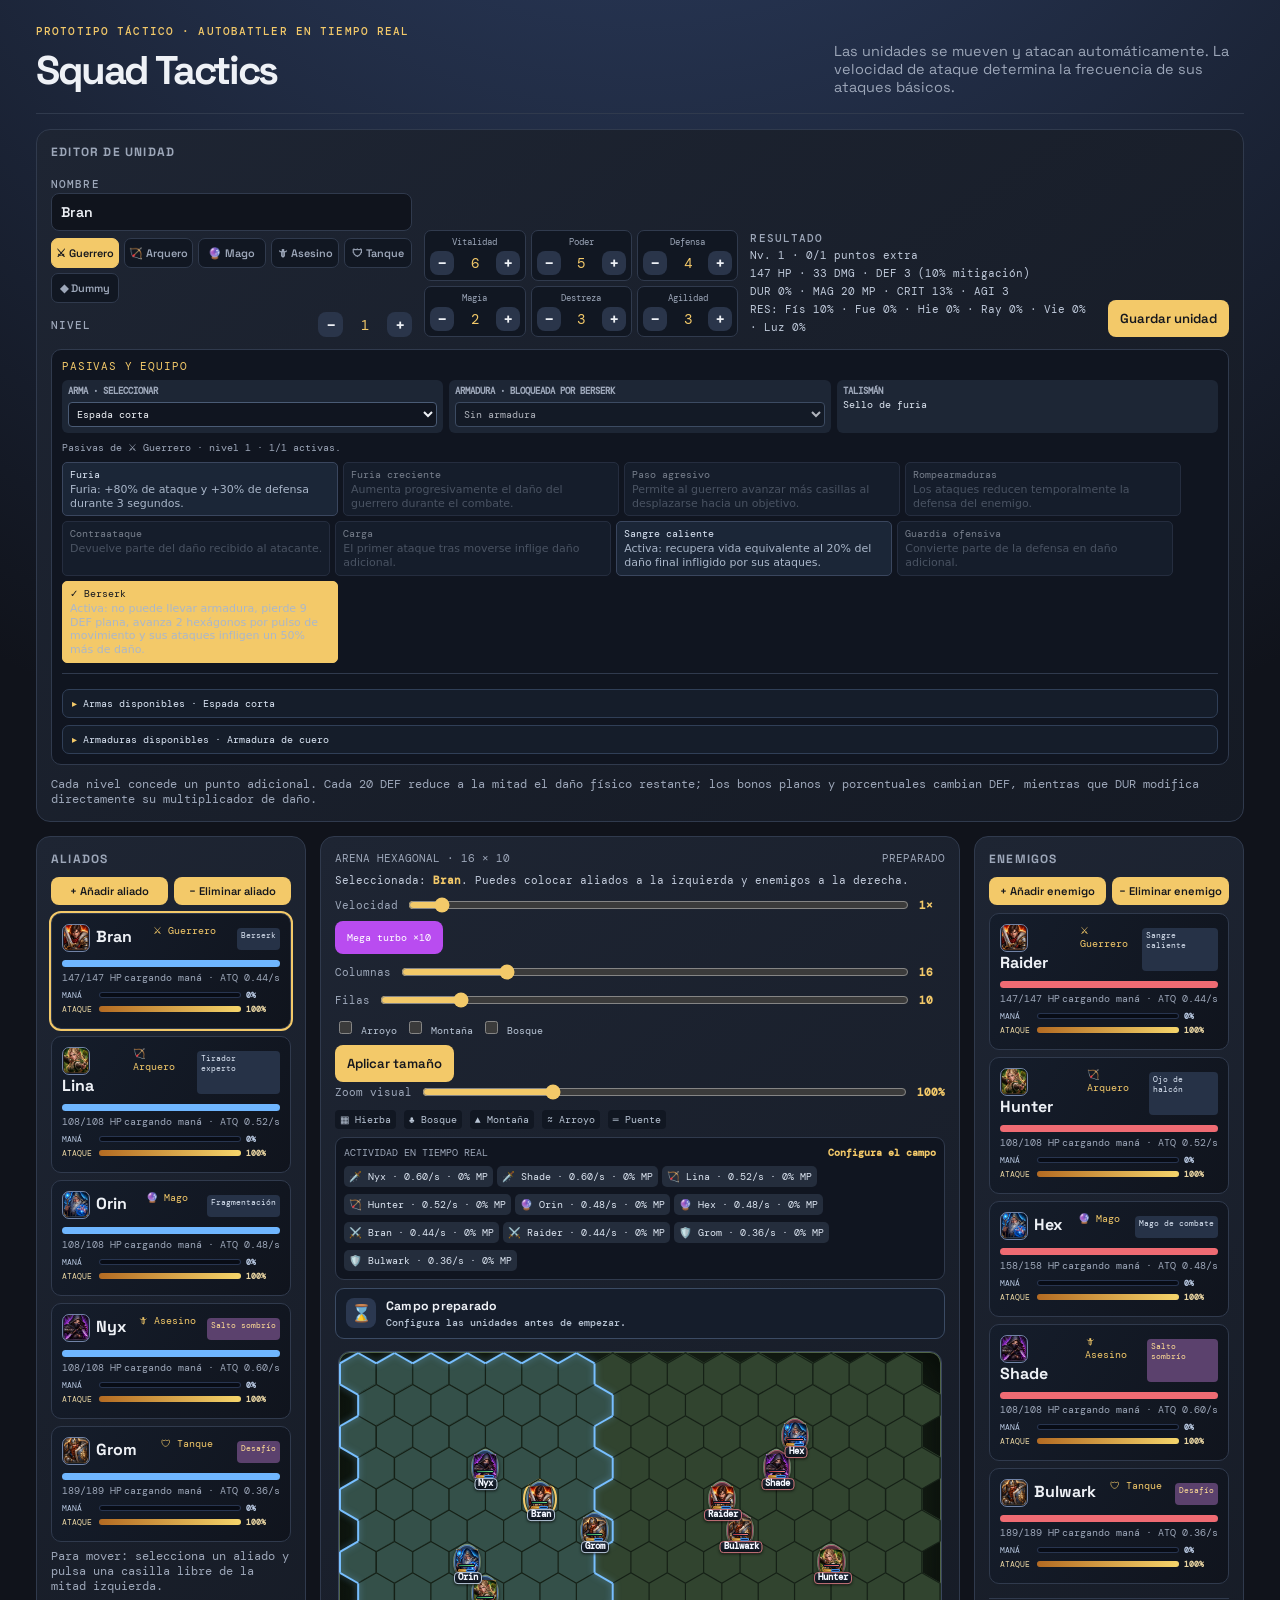
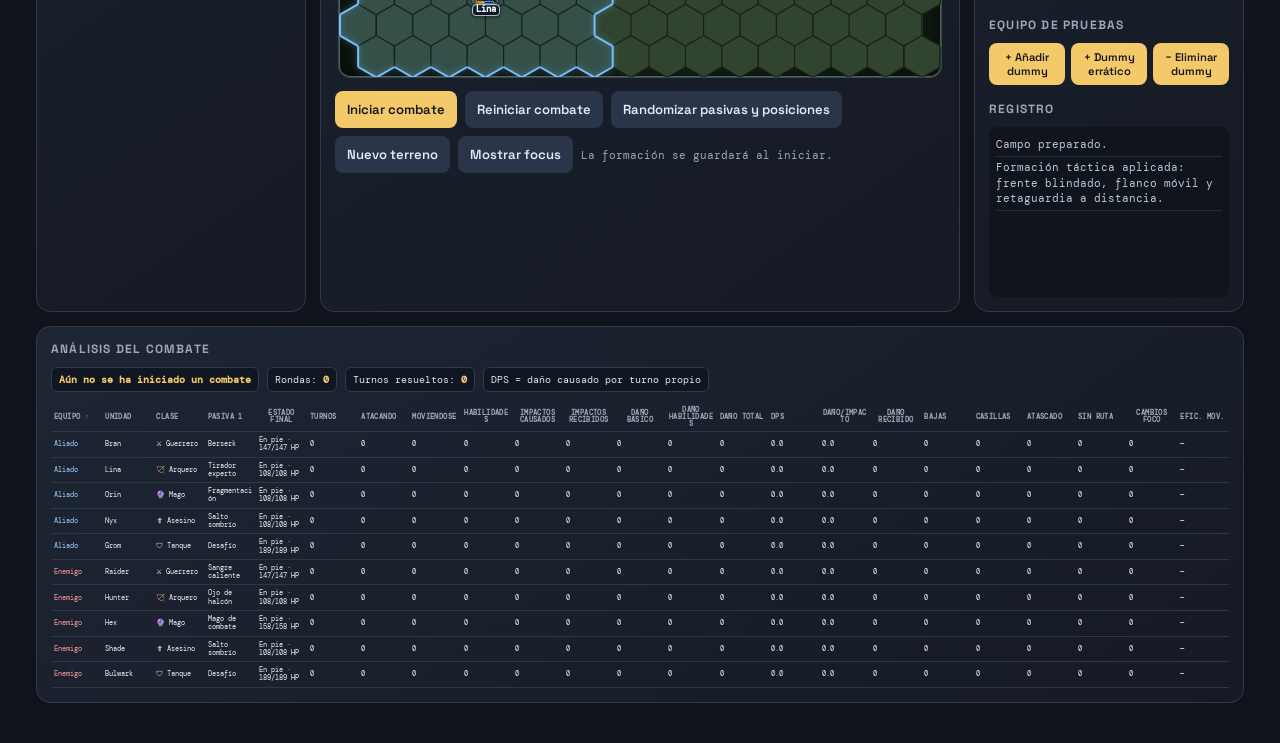
==== commit cedf329c: "Refactor combate en tiempo real y HUD" ====
--- a/index.html
+++ b/index.html
@@ -6,10 +6,10 @@
 .special-pop{position:absolute;left:50%;top:-20px;transform:translateX(-50%);z-index:10;white-space:nowrap;padding:4px 6px;border-radius:5px;background:#f3c969;color:#15171d;font:700 .62rem 'DM Mono',monospace;box-shadow:0 0 14px #f3c969;animation:special .95s forwards}.token.special{animation:specialGlow .9s}@keyframes special{0%{opacity:0;transform:translate(-50%,8px) scale(.8)}25%{opacity:1}100%{opacity:0;transform:translate(-50%,-24px) scale(1.05)}}@keyframes specialGlow{35%{box-shadow:0 0 0 4px #f3c969,0 0 22px #f3c969}}
 .fireball{position:absolute;width:15px;height:15px;border-radius:50%;background:radial-gradient(circle,#fff6a7 0 22%,#ffb02e 28%,#e44122 65%,#71150d 100%);box-shadow:0 0 12px 5px #ff6b2d;z-index:12;pointer-events:none}.explosion{position:absolute;width:18px;height:18px;border-radius:50%;border:3px solid #ffb12e;box-shadow:0 0 25px 10px #f04b23;z-index:11;pointer-events:none;animation:explode .65s forwards}@keyframes explode{0%{opacity:1;transform:scale(.3)}100%{opacity:0;transform:scale(4)}}
 .visual-state{grid-column:1/-1;border:1px solid var(--line);border-radius:10px;background:#101520;padding:10px}.visual-state h3{font:.66rem 'DM Mono',monospace;letter-spacing:.08em;text-transform:uppercase;color:var(--gold);margin:0 0 7px}.loadout{display:grid;grid-template-columns:repeat(3,1fr);gap:6px}.slot{padding:6px;border-radius:6px;background:#1d2635;font:.63rem/1.35 'DM Mono',monospace;color:#dbe4f0}.slot b{display:block;color:var(--muted);font-size:.55rem;text-transform:uppercase}.passive-list{display:flex;flex-wrap:wrap;gap:5px;margin-top:8px}.passive-tag{padding:4px 6px;border-radius:5px;background:#2a354a;color:#e3eaf5;font:.61rem 'DM Mono',monospace}.passive-choice{border:1px solid #3a465e;background:#1b2637;color:#dce7f6;padding:5px 7px;border-radius:5px;font:.61rem 'DM Mono',monospace;cursor:pointer}.passive-choice.active{background:#f3c969;color:#17191f;border-color:#f3c969}.passive-caption{margin-top:8px;color:var(--muted);font:.61rem 'DM Mono',monospace}.equipment-catalog{margin-top:10px;border-top:1px solid var(--line);padding-top:8px}.equipment-group{margin:7px 0}.equipment-group b{font:.57rem 'DM Mono',monospace;text-transform:uppercase;color:var(--muted)}.equipment-choice[disabled]{opacity:.32;cursor:not-allowed}
-.slot select{width:100%;margin-top:4px;background:#101520;color:#eef1f6;border:1px solid #4a5b75;border-radius:4px;padding:4px;font:.63rem 'DM Mono',monospace}
+.slot select{width:100%;margin-top:4px;background:#101520;color:#eef1f6;border:1px solid #4a5b75;border-radius:4px;padding:4px;font:.63rem 'DM Mono',monospace}.equipment-catalog details{margin-top:7px;border:1px solid #303f57;border-radius:7px;background:#151d2a}.equipment-catalog summary{padding:7px 9px;cursor:pointer;list-style:none;font:.62rem 'DM Mono',monospace;color:#dce7f6}.equipment-catalog summary::-webkit-details-marker{display:none}.equipment-catalog summary::before{content:'▸';display:inline-block;margin-right:6px;color:var(--gold);transition:transform .15s}.equipment-catalog details[open] summary::before{transform:rotate(90deg)}.equipment-catalog details>div{padding:0 9px 8px}.equipment-catalog .equipment-group:first-child{margin-top:0}
 </style><style>.passive-choice{display:flex;flex-direction:column;align-items:flex-start;gap:2px;text-align:left}.passive-choice small{display:block;font:11px/1.25 system-ui,sans-serif;color:#aab7ca;max-width:260px}.passive-choice.unavailable small,.passive-choice:disabled small{color:#8290a4}.special-description{margin:8px 0;padding:7px 9px;border:1px solid #394861;border-radius:7px;background:#182334;display:flex;flex-direction:column;gap:3px;font:12px/1.3 system-ui,sans-serif;color:#dce6f5}.special-description b{font-size:11px;text-transform:uppercase;color:#f3c969}.special-description span{color:#bac7d8}</style></head><body><main>
 <header><div><p class="eyebrow">prototipo táctico · turnos por agilidad</p><h1>Squad Tactics</h1></div><p class="rule">La Agilidad fija el orden de cada ronda. En empate, el orden se sortea de nuevo.</p></header>
-<section class="panel editor"><h2>Editor de unidad</h2><div><label class="label" for="unit-name">Nombre</label><input class="name" id="unit-name" maxlength="14"><div class="class-picker" id="class-picker"></div><div class="level-edit"><span class="label">Nivel</span><div class="step"><button id="level-down">−</button><b id="level-value">1</b><button id="level-up">+</button></div></div></div><div class="stat-grid" id="stat-grid"></div><div><span class="label">Resultado</span><div class="derived" id="derived"></div></div><button id="save">Guardar unidad</button><p class="editor-note">Cada nivel concede un punto adicional por encima de la distribución base de la clase.</p></section>
+<section class="panel editor"><h2>Editor de unidad</h2><div><label class="label" for="unit-name">Nombre</label><input class="name" id="unit-name" maxlength="14"><div class="class-picker" id="class-picker"></div><div class="level-edit"><span class="label">Nivel</span><div class="step"><button id="level-down">−</button><b id="level-value">1</b><button id="level-up">+</button></div></div></div><div class="stat-grid" id="stat-grid"></div><div><span class="label">Resultado</span><div class="derived" id="derived"></div></div><button id="save">Guardar unidad</button><p class="editor-note">Cada nivel concede un punto adicional. Cada 20 DEF reduce a la mitad el daño físico restante; los bonos planos y porcentuales cambian DEF, mientras que DUR modifica directamente su multiplicador de daño.</p></section>
 <section class="layout"><aside class="panel"><h2>Aliados</h2><div id="allies" class="unit-list"></div><p class="editor-note">Para mover: selecciona un aliado y pulsa una casilla libre de la mitad izquierda.</p></aside>
 <section class="panel battle"><div class="battle-head"><span id="arena-size">ARENA · 20 × 12</span><span id="round">PREPARADO</span></div><p class="placement" id="placement"></p><label class="speed">Velocidad <input id="speed" type="range" min=".5" max="2" step=".25" value="1"><b id="speed-label">1×</b></label><label class="speed">Columnas <input id="board-cols" type="range" min="10" max="40" step="1" value="20"><b id="board-cols-label">20</b></label><label class="speed">Filas <input id="board-rows" type="range" min="5" max="40" step="1" value="12"><b id="board-rows-label">12</b></label><button id="apply-size" class="secondary">Aplicar tamaño</button><label class="speed">Zoom visual <input id="grid-zoom" type="range" min=".75" max="1.7" step=".05" value="1.15"><b id="grid-zoom-label">115%</b></label><div class="terrain-legend"><span>▦ Hierba</span><span>♣ Bosque</span><span>▲ Montaña</span><span>≈ Arroyo</span><span>═ Puente</span></div><div class="turns"><div class="turns-top"><span>ORDEN DE ACCIÓN</span><b id="action">Configura el campo</b></div><div id="turn-list"></div></div><div id="arena-wrap"><div id="arena"></div></div><div class="footer"><button id="fight">Iniciar combate</button><button id="reset" class="secondary">Reiniciar combate</button><button id="new-map" class="secondary">Nuevo terreno</button><span id="status" class="status"></span></div></section>
 <aside class="panel"><h2>Enemigos</h2><div id="enemies" class="unit-list"></div><h2 style="margin-top:16px">Registro</h2><div class="log" id="log"></div></aside></section>
@@ -27,7 +27,9 @@
  make('a-war','Bran','ally','warrior',0,1,{vitality:6,power:5,defense:4,agility:3}),make('a-arc','Lina','ally','archer',1,4,{power:3,dexterity:6,agility:5}),make('a-mag','Orin','ally','mage',1,9,{magic:7,agility:4}),make('a-ass','Nyx','ally','assassin',4,0,{dexterity:6,agility:7,power:4}),make('a-tank','Grom','ally','tank',3,6,{vitality:7,defense:7,agility:1}),
  make('e-war','Raider','enemy','warrior',19,1,{vitality:6,power:5,defense:4,agility:3}),make('e-arc','Hunter','enemy','archer',18,4,{power:3,dexterity:6,agility:5}),make('e-mag','Hex','enemy','mage',18,9,{magic:7,agility:4}),make('e-ass','Shade','enemy','assassin',17,0,{dexterity:6,agility:7,power:4}),make('e-tank','Bulwark','enemy','tank',17,6,{vitality:7,defense:7,agility:1})];
 let units=[],formation={},terrain=[],selectedId='a-war',running=false,timer=null,queue=[],speed=1,boardScale=1.15,roundNo=0,teamSize={ally:5,enemy:5},terrainOpts={water:true,mountain:true,forest:true};const $=s=>document.querySelector(s);const copy=u=>({...u,pos:{...u.pos},baseStats:{...u.baseStats},stats:{...u.stats},resistances:{...u.resistances},selectedPassives:[...(u.selectedPassives||[])],equipment:{...(u.equipment||{})}});
-function derived(u){const s=u.stats,c=u.cls;const hp=60+s.vitality*12+(c==='tank'?45:0)+(c==='warrior'?15:0);const raw=c==='mage'?5+s.magic*4:c==='assassin'?5+s.dexterity*3+s.power:c==='archer'?5+s.dexterity*3+s.power:4+s.power*3+(c==='tank'?-4:0);return{hp,damage:Math.max(2,Math.round(raw*(u.furyTurns?1.8:1))),defense:Math.round((s.defense+(c==='tank'?4:0))*(u.furyTurns?1.3:1)),range:CLASSES[c].range,crit:Math.min(.45,.05+s.dexterity*.025)}}
+const DEFENSE_PER_HALF=20;
+function armorDamageMultiplier(defense,durability=0){const armorMultiplier=Math.pow(.5,Math.max(0,defense)/DEFENSE_PER_HALF),durabilityMultiplier=1-Math.max(-.90,Math.min(.95,durability));return Math.max(.05,Math.min(1,armorMultiplier*durabilityMultiplier))}
+function derived(u){const s=u.stats,c=u.cls,passives=u.selectedPassives||[];const hp=60+s.vitality*12+(c==='tank'?45:0)+(c==='warrior'?15:0);const raw=c==='mage'?5+s.magic*4:c==='assassin'?8+s.dexterity*4+s.power:c==='archer'?8+s.dexterity*4+s.power:8+s.power*5+(c==='tank'?-6:0);const flatDamage=u.flatDamageBonus||0,damageBonus=(u.damageBonusPct||0)+(u.furyTurns?.80:0),flatDefense=(u.flatDefenseBonus||0)+(c==='tank'?3:0)+(passives.includes('Mago de combate')?6:0)-(passives.includes('Berserk')?9:0),defenseBonus=(u.defenseBonusPct||0)+(u.furyTurns?.30:0),defense=Math.max(0,Math.round((s.defense*3+flatDefense)*(1+defenseBonus)));return{hp,damage:Math.max(2,Math.round((raw+flatDamage)*(1+damageBonus))),defense,durability:u.durabilityPct||0,range:CLASSES[c].range,crit:Math.min(.45,.05+s.dexterity*.025)}}
 function alive(team){return units.filter(u=>(!team||u.team===team)&&u.hp>0)}function dist(a,b){return Math.abs(a.pos.x-b.pos.x)+Math.abs(a.pos.y-b.pos.y)}function key(x,y){return x+','+y}
 function generateTerrain(){const map=Array.from({length:H},()=>Array(W).fill('grass')),rand=(a,b)=>a+Math.floor(Math.random()*(b-a+1)),paint=(x,y,type)=>{if(x>=0&&x<W&&y>=0&&y<H)map[y][x]=type},lo=3,hi=W-4;if(terrainOpts.water&&W>=12&&H>=7)for(let n=0;n<(W*H>300?3:2);n++){const vertical=Math.random()<.5,len=vertical?Math.min(H-2,rand(4,Math.min(8,H-2))):Math.min(W-6,rand(4,Math.min(8,W-6))),x=vertical?rand(lo,Math.max(lo,hi-1)):rand(lo,Math.max(lo,hi-len+1)),y=vertical?rand(1,Math.max(1,H-len-1)):rand(1,Math.max(1,H-3));for(let i=0;i<len;i++){paint(vertical?x:x+i,vertical?y+i:y,'water');paint(vertical?x+1:x+i,vertical?y+i:y+1,'water')}const b=Math.max(1,Math.floor(len/2));paint(vertical?x:x+b,vertical?y+b:y,'bridge');paint(vertical?x+1:x+b,vertical?y+b:y+1,'bridge')}if(terrainOpts.mountain)for(let n=0;n<Math.round(W*H*.045);n++){const x=rand(lo,hi),y=rand(0,H-1);if(map[y][x]==='grass')paint(x,y,'mountain')}if(terrainOpts.forest)for(let n=0;n<Math.round(W*H*.11);n++){const x=rand(0,W-1),y=rand(0,H-1);if(map[y][x]==='grass')paint(x,y,'forest')}return map}
 function passable(x,y){return x>=0&&x<W&&y>=0&&y<H&&terrain[y][x]!=='water'&&terrain[y][x]!=='mountain'}
@@ -42,7 +44,7 @@
 function loadEditor(){const u=units.find(x=>x.id===selectedId);if(!u)return;$('#unit-name').value=u.name;$('#level-value').textContent=u.level;$('#class-picker').innerHTML=Object.entries(CLASSES).map(([id,c])=>`<button class="class-button ${u.cls===id?'selected':''}" data-class="${id}">${c.label}</button>`).join('');$('#stat-grid').innerHTML=Object.entries(STAT_NAMES).map(([id,label])=>`<div class="stat"><label>${label}</label><div class="step"><button data-stat="${id}" data-delta="-1">−</button><b id="stat-${id}">${u.stats[id]}</b><button data-stat="${id}" data-delta="1">+</button></div></div>`).join('');document.querySelectorAll('[data-class]').forEach(b=>b.onclick=()=>{if(running)return;u.cls=b.dataset.class;loadEditor();updateDerived();});document.querySelectorAll('[data-stat]').forEach(b=>b.onclick=()=>changeStat(u,b.dataset.stat,+b.dataset.delta));$('#level-down').onclick=()=>changeLevel(u,-1);$('#level-up').onclick=()=>changeLevel(u,1);updateDerived();}
 function changeStat(u,id,delta){if(running)return;const next=u.stats[id]+delta;if(delta<0&&next<u.baseStats[id])return;if(delta>0&&bonusUsed(u)>=u.level)return;u.stats[id]=next;loadEditor();updateDerived();}
 function changeLevel(u,delta){if(running)return;const next=u.level+delta;if(next<1||next>20||(delta<0&&bonusUsed(u)>next))return;u.level=next;loadEditor();updateDerived();}
-function updateDerived(){const u=units.find(x=>x.id===selectedId),d=derived(u),used=bonusUsed(u),r=u.resistances||{};$('#derived').innerHTML=`Nv. ${u.level} · ${used}/${u.level} puntos extra<br>${d.hp} HP · ${d.damage} DMG · DEF ${d.defense}<br>MAG ${u.stats.magic*10} MP · CRIT ${Math.round(d.crit*100)}% · AGI ${u.stats.agility}<br>RES: Fís ${r.physical||0}% · Fue ${r.fire||0}% · Hie ${r.ice||0}% · Ray ${r.lightning||0}% · Vie ${r.wind||0}% · Luz ${r.light||0}%`;}
+function updateDerived(){const u=units.find(x=>x.id===selectedId),d=derived(u),used=bonusUsed(u),r=u.resistances||{},armorReduction=Math.round((1-armorDamageMultiplier(d.defense,d.durability))*100);$('#derived').innerHTML=`Nv. ${u.level} · ${used}/${u.level} puntos extra<br>${d.hp} HP · ${d.damage} DMG · DEF ${d.defense} (${armorReduction}% mitigación)<br>DUR ${Math.round(d.durability*100)}% · MAG ${u.stats.magic*10} MP · CRIT ${Math.round(d.crit*100)}% · AGI ${u.stats.agility}<br>RES: Fís ${r.physical||0}% · Fue ${r.fire||0}% · Hie ${r.ice||0}% · Ray ${r.lightning||0}% · Vie ${r.wind||0}% · Luz ${r.light||0}%`;}
 function place(str){if(running)return;const u=units.find(x=>x.id===selectedId),[x,y]=str.split(',').map(Number);if(!u)return;const boundary=Math.floor(W*.45)-1;if((u.team==='ally'&&x>boundary)||(u.team==='enemy'&&x< W-1-boundary)||!canOccupy(u,x,y))return;u.pos={x,y};saveFormation();render();}
 function commit(){const u=units.find(x=>x.id===selectedId),r=roster.find(x=>x.id===selectedId);if(!u||!r)return;u.name=$('#unit-name').value.trim()||u.name;r.name=u.name;r.cls=u.cls;r.level=u.level;r.baseStats={...u.baseStats};r.stats={...u.stats};r.selectedPassives=[...(u.selectedPassives||[])];r.specialEnabled=u.specialEnabled!==false;r.equipment={...(u.equipment||{})};const d=derived(u);if(!running){u.maxHp=d.hp;u.hp=d.hp}loadEditor();render();log(`${u.name} actualizado.`)}
 function log(t){const e=$('#log');e.insertAdjacentHTML('beforeend',`<div>${t}</div>`);e.scrollTop=e.scrollHeight}
@@ -54,7 +56,7 @@
 function advanceCorpses(){for(const u of units)if(u.hp<=0&&!u.removed&&u.corpseTurns!=null&&--u.corpseTurns<=0){u.removed=true;log(`✦ ${u.name} desaparece del campo.`)}}
 function advanceEffects(){for(const u of units)for(const key of ['tauntTurns','exposedTurns','furyTurns'])if(u[key]>0)--u[key]}
 function killCheck(t){if(!t.hp){t.corpseTurns=5;log(`☠ ${t.name} bloquea la casilla durante 5 acciones.`)}}
-function damage(a,t,raw){const type=fireballCasting&&a.cls==='mage'?'fire':'physical',res=t.resistances?.[type]||0,afterDefense=type==='physical'?Math.max(1,raw-derived(t).defense):raw,value=Math.max(1,Math.round(afterDefense*(1-res/100)*(t.exposedTurns?1.5:1)));t.hp=Math.max(0,t.hp-value);killCheck(t);return value}
+function damage(a,t,raw){const type=fireballCasting&&a.cls==='mage'?'fire':'physical',res=t.resistances?.[type]||0,targetStats=derived(t),afterDefense=type==='physical'?raw*armorDamageMultiplier(targetStats.defense,targetStats.durability):raw,value=Math.max(1,Math.round(afterDefense*(1-res/100)*(t.exposedTurns?1.5:1)));t.hp=Math.max(0,t.hp-value);killCheck(t);return value}
 function spendSkill(a){a.skillCooldown=5}
 function chargeAttack(a){if(a.skillCooldown>0)--a.skillCooldown}
 function skill(a,t){if(a.skillCooldown)return false;const d=derived(a),foes=alive(a.team==='ally'?'enemy':'ally');if(a.cls==='assassin'&&dist(a,t)<=4){const spots=[[1,0],[-1,0],[0,1],[0,-1]].map(([x,y])=>({x:t.pos.x+x,y:t.pos.y+y})).filter(p=>canOccupy(a,p.x,p.y));if(!spots.length)return false;a.pos=spots[0];spendSkill(a);render();return true}if(a.cls==='tank'){const affected=foes.filter(x=>Math.abs(x.pos.x-a.pos.x)<=1&&Math.abs(x.pos.y-a.pos.y)<=1);if(!affected.length)return false;affected.forEach(x=>{x.tauntTarget=a.id;x.tauntTurns=3});spendSkill(a);log(`✦ ${a.name} usa Desafío.`);render();return true}if(a.cls==='archer'&&dist(a,t)<=d.range){const hit=damage(a,t,d.damage);t.exposedTurns=3;spendSkill(a);render();effect(a,t,hit);return true}if(a.cls==='mage'&&dist(a,t)<=d.range){const hit=foes.filter(x=>Math.abs(x.pos.x-t.pos.x)<=1&&Math.abs(x.pos.y-t.pos.y)<=1).map(x=>[x,damage(a,x,Math.round(d.damage*.8))]);spendSkill(a);render();effect(a,t,hit.find(x=>x[0]===t)?.[1]||0);return true}if(a.cls==='warrior'){a.furyTurns=3;spendSkill(a);log(`✦ Furia: +80% ataque y +30% defensa durante 3 acciones.`);render();return true}return false}
@@ -157,7 +159,7 @@
 /* Pasiva funcional: Ojo de halcón. */
 PASSIVE_DESCRIPTIONS['Ojo de halcón']='Activa: +1 de alcance y +10 puntos porcentuales de crítico.';
 const derivedWithoutPassives=derived;derived=u=>{const d=derivedWithoutPassives(u);if(u.cls==='archer'&&(u.selectedPassives||[]).includes('Ojo de halcón')){d.range+=1;d.crit=Math.min(.55,d.crit+.10)}return d};
-renderFicha=()=>{const u=units.find(x=>x.id===selectedId),host=$('#visual-state');if(!u||!host)return;const f=CLASS_FICHAS[u.cls],pro=CLASS_PROFICIENCIES[u.cls],eq=u.equipment||{weapon:pro.weapons[0],armor:pro.armors[0],talisman:f.talisman};if(pro.weapons.length&&!pro.weapons.includes(eq.weapon))eq.weapon=pro.weapons[0];if(pro.armors.length&&!pro.armors.includes(eq.armor))eq.armor=pro.armors[0];u.equipment=eq;const active=u.selectedPassives||[],extraLimit=Math.max(0,passiveLimit(u.level)-1),groups=kind=>EQUIPMENT_CATALOG[kind].map(([group,items])=>`<div class="equipment-group"><b>${group}</b><div class="passive-list">${items.map(item=>{const ok=(kind==='weapons'?pro.weapons:pro.armors).includes(item),slot=kind==='weapons'?'weapon':'armor',chosen=eq[slot]===item;return `<button class="passive-choice equipment-choice ${chosen?'active':''}" data-equip="${kind}" data-item="${item}" ${ok?'':'disabled'}>${chosen?'✓ ':''}${item}</button>`}).join('')}</div></div>`).join(''),options=(items,current)=>items.map(x=>`<option ${x===current?'selected':''}>${x}</option>`).join('');host.innerHTML=`<h3>Pasivas y equipo</h3><div class="loadout"><div class="slot"><b>Arma · seleccionar</b><select data-slot="weapon">${options(pro.weapons,eq.weapon)}</select></div><div class="slot"><b>Armadura · seleccionar</b><select data-slot="armor">${options(pro.armors,eq.armor)}</select></div><div class="slot"><b>Talismán</b>${eq.talisman||f.talisman}</div></div><div class="passive-caption">Pasivas de ${CLASSES[u.cls].label} · nivel ${u.level} · ${active.length}/${extraLimit} huecos adicionales.</div><div class="passive-list"><button class="passive-choice special-passive ${u.specialSelected!==false?'active':''}" data-special-passive><span>${u.specialSelected!==false?'✓ ':''}${SPECIAL_PASSIVE_NAMES[u.cls]}</span><small>${SPECIAL_DESCRIPTIONS[u.cls]||'Habilidad propia de clase.'}</small></button>${f.passives.map(p=>{const implemented=p==='Ojo de halcón',selected=active.includes(p),available=implemented&&u.level>=3;return `<button class="passive-choice ${selected?'active':''} ${available?'':'unavailable'}" data-passive="${p}" ${available?'':'disabled'}><span>${selected?'✓ ':''}${p}</span><small>${PASSIVE_DESCRIPTIONS[p]||'Efecto pendiente de definir.'}${implemented&&!available?' · Se desbloquea en nivel 3.':''}</small></button>`}).join('')}</div><div class="equipment-catalog"><h3>Catálogo de armas · competencia de clase</h3>${groups('weapons')}<h3>Catálogo de armaduras · competencia de clase</h3>${groups('armors')}</div>`;host.querySelector('[data-special-passive]').onclick=()=>{u.specialSelected=!(u.specialSelected!==false);const r=roster.find(x=>x.id===u.id);if(r)r.specialSelected=u.specialSelected;renderFicha()};host.querySelectorAll('[data-passive]').forEach(b=>b.onclick=()=>{const p=b.dataset.passive,now=[...(u.selectedPassives||[])];u.selectedPassives=now.includes(p)?now.filter(x=>x!==p):now.length<extraLimit?[...now,p]:now;const r=roster.find(x=>x.id===u.id);if(r)r.selectedPassives=[...u.selectedPassives];loadEditor();render()});host.querySelectorAll('[data-slot]').forEach(s=>s.onchange=()=>{u.equipment[s.dataset.slot]=s.value;const r=roster.find(x=>x.id===u.id);if(r)r.equipment={...u.equipment};renderFicha()});host.querySelectorAll('[data-equip]').forEach(b=>b.onclick=()=>{const slot=b.dataset.equip==='weapons'?'weapon':'armor';u.equipment[slot]=b.dataset.item;const r=roster.find(x=>x.id===u.id);if(r)r.equipment={...u.equipment};renderFicha()})};
+renderFicha=()=>{const u=units.find(x=>x.id===selectedId),host=$('#visual-state');if(!u||!host)return;const f=CLASS_FICHAS[u.cls],pro=CLASS_PROFICIENCIES[u.cls],eq=u.equipment||{weapon:pro.weapons[0],armor:pro.armors[0],talisman:f.talisman};if(pro.weapons.length&&!pro.weapons.includes(eq.weapon))eq.weapon=pro.weapons[0];if(pro.armors.length&&!pro.armors.includes(eq.armor))eq.armor=pro.armors[0];u.equipment=eq;const active=u.selectedPassives||[],extraLimit=Math.max(0,passiveLimit(u.level)-1),groups=kind=>EQUIPMENT_CATALOG[kind].map(([group,items])=>`<div class="equipment-group"><b>${group}</b><div class="passive-list">${items.map(item=>{const ok=(kind==='weapons'?pro.weapons:pro.armors).includes(item),slot=kind==='weapons'?'weapon':'armor',chosen=eq[slot]===item;return `<button class="passive-choice equipment-choice ${chosen?'active':''}" data-equip="${kind}" data-item="${item}" ${ok?'':'disabled'}>${chosen?'✓ ':''}${item}</button>`}).join('')}</div></div>`).join(''),options=(items,current)=>items.map(x=>`<option ${x===current?'selected':''}>${x}</option>`).join('');host.innerHTML=`<h3>Pasivas y equipo</h3><div class="loadout"><div class="slot"><b>Arma · seleccionar</b><select data-slot="weapon">${options(pro.weapons,eq.weapon)}</select></div><div class="slot"><b>Armadura · seleccionar</b><select data-slot="armor">${options(pro.armors,eq.armor)}</select></div><div class="slot"><b>Talismán</b>${eq.talisman||f.talisman}</div></div><div class="passive-caption">Pasivas de ${CLASSES[u.cls].label} · nivel ${u.level} · ${active.length}/${extraLimit} huecos adicionales.</div><div class="passive-list"><button class="passive-choice special-passive ${u.specialSelected!==false?'active':''}" data-special-passive><span>${u.specialSelected!==false?'✓ ':''}${SPECIAL_PASSIVE_NAMES[u.cls]}</span><small>${SPECIAL_DESCRIPTIONS[u.cls]||'Habilidad propia de clase.'}</small></button>${f.passives.map(p=>{const implemented=p==='Ojo de halcón',selected=active.includes(p),available=implemented&&u.level>=3;return `<button class="passive-choice ${selected?'active':''} ${available?'':'unavailable'}" data-passive="${p}" ${available?'':'disabled'}><span>${selected?'✓ ':''}${p}</span><small>${PASSIVE_DESCRIPTIONS[p]||'Efecto pendiente de definir.'}${implemented&&!available?' · Se desbloquea en nivel 3.':''}</small></button>`}).join('')}</div><div class="equipment-catalog"><details><summary>Armas disponibles · ${eq.weapon}</summary><div>${groups('weapons')}</div></details><details><summary>Armaduras disponibles · ${eq.armor}</summary><div>${groups('armors')}</div></details></div>`;host.querySelector('[data-special-passive]').onclick=()=>{u.specialSelected=!(u.specialSelected!==false);const r=roster.find(x=>x.id===u.id);if(r)r.specialSelected=u.specialSelected;renderFicha()};host.querySelectorAll('[data-passive]').forEach(b=>b.onclick=()=>{const p=b.dataset.passive,now=[...(u.selectedPassives||[])];u.selectedPassives=now.includes(p)?now.filter(x=>x!==p):now.length<extraLimit?[...now,p]:now;const r=roster.find(x=>x.id===u.id);if(r)r.selectedPassives=[...u.selectedPassives];loadEditor();render()});host.querySelectorAll('[data-slot]').forEach(s=>s.onchange=()=>{u.equipment[s.dataset.slot]=s.value;const r=roster.find(x=>x.id===u.id);if(r)r.equipment={...u.equipment};renderFicha()});host.querySelectorAll('[data-equip]').forEach(b=>b.onclick=()=>{const slot=b.dataset.equip==='weapons'?'weapon':'armor';u.equipment[slot]=b.dataset.item;const r=roster.find(x=>x.id===u.id);if(r)r.equipment={...u.equipment};renderFicha()})};
 loadEditor();render();
 
 /* Gestión persistente de equipos: sin sliders ni reinicio de formación. */
@@ -169,10 +171,13 @@
 function syncTeamSizes(){teamSize={ally:roster.filter(u=>u.team==='ally').length,enemy:roster.filter(u=>u.team==='enemy').length,dummy:roster.filter(u=>u.team==='dummy').length}}
 function freeTeamPosition(team){const min=team==='ally'?0:team==='enemy'?Math.ceil(W*.55):Math.floor(W*.4),max=team==='ally'?Math.floor(W*.45)-1:team==='enemy'?W-1:Math.floor(W*.6);for(let y=0;y<H;y++)for(let x=min;x<=max;x++)if(passable(x,y)&&!units.some(u=>u.pos.x===x&&u.pos.y===y))return{x,y};return{x:team==='enemy'?W-1:team==='ally'?0:Math.floor(W/2),y:Math.floor(H/2)}}
 function addTeamUnit(team){if(running)return;saveFormation();const n=roster.filter(u=>u.team===team).length+1,pos=freeTeamPosition(team),prefix=team==='ally'?'Aliado':team==='enemy'?'Enemigo':'Dummy',cls=team==='dummy'?'dummy':'warrior',created=make(`${team}-${Date.now()}`,`${prefix} ${n}`,team,cls,pos.x,pos.y,team==='dummy'?{vitality:8,power:1,defense:0,magic:0,dexterity:1,agility:0}:{...CLASS_BASES.warrior}),u=copy(created),d=derived(u);u.maxHp=team==='dummy'?1e12:d.hp;u.hp=u.maxHp;created.maxHp=u.maxHp;roster.push(created);units.push(u);formation[u.id]={...pos};syncTeamSizes();selectedId=u.id;loadEditor();render();log(`${u.name} añadido sin alterar la formación existente.`)}
+function addRandomPathDummy(){if(running)return;saveFormation();const n=roster.filter(u=>u.team==='dummy').length+1,pos=freeTeamPosition('dummy'),created=make(`random-dummy-${Date.now()}`,`Dummy errático ${n}`,'dummy','dummy',pos.x,pos.y,{vitality:8,power:1,defense:0,magic:0,dexterity:1,agility:0});created.randomPathing=true;created.maxHp=1e12;const u=copy(created);u.hp=u.maxHp;roster.push(created);units.push(u);formation[u.id]={...pos};syncTeamSizes();selectedId=u.id;loadEditor();render();log(`${u.name} añadido: se moverá aleatoriamente durante el combate.`)}
 function removeTeamUnit(team){if(running)return;const candidates=units.filter(u=>u.team===team);if(!candidates.length){document.querySelector('#status').textContent=`No quedan unidades en el equipo ${team}.`;return}saveFormation();const target=candidates.find(u=>u.id===selectedId)||candidates[candidates.length-1];roster=roster.filter(u=>u.id!==target.id);units=units.filter(u=>u.id!==target.id);queue=queue.filter(u=>u.id!==target.id);delete formation[target.id];syncTeamSizes();if(selectedId===target.id)selectedId=units[0]?.id||null;loadEditor();render();document.querySelector('#status').textContent=`${target.name} eliminado. Quedan ${units.filter(u=>u.team===team).length}.`;log(`${target.name} eliminado sin alterar la formación existente.`)}
 document.querySelectorAll('[data-team-add],[data-team-remove]').forEach(b=>{b.type='button';b.onclick=null});
 document.addEventListener('click',e=>{const add=e.target.closest?.('[data-team-add]'),remove=e.target.closest?.('[data-team-remove]');if(!add&&!remove)return;e.preventDefault();e.stopImmediatePropagation();if(running){document.querySelector('#status').textContent='Reinicia el combate antes de modificar los equipos.';return}try{if(add)addTeamUnit(add.dataset.teamAdd);else removeTeamUnit(remove.dataset.teamRemove)}catch(error){document.querySelector('#status').textContent=`Error al modificar el equipo: ${error.message}`;console.error(error)}},true);
 document.querySelector('#add-dummy')?.remove();
+document.querySelector('[data-team-add="dummy"]')?.insertAdjacentHTML('afterend','<button type="button" class="secondary" id="add-random-dummy">+ Dummy errático</button>');
+document.querySelector('#add-random-dummy').onclick=addRandomPathDummy;
 document.querySelector('#new-map').onclick=()=>{if(running)return;readTerrainOptions();saveFormation();terrain=[];setup();log('Nuevo terreno generado; se conserva la formación.')};
 document.querySelector('#apply-size').onclick=()=>{if(running)return;readTerrainOptions();saveFormation();W=+document.querySelector('#board-cols').value;H=+document.querySelector('#board-rows').value;terrain=[];setup();loadEditor();log(`Mapa reajustado a ${W}×${H}; se conserva la formación mientras las casillas sigan dentro del campo.`)};
 setup=()=>{clearInterval(timer);timer=null;running=false;if(!terrain.length)terrain=generateTerrain();units=roster.map(u=>{const v=copy(u),d=derived(v);v.maxHp=v.team==='dummy'?1e12:d.hp;v.hp=v.maxHp;if(formation[v.id])v.pos={...formation[v.id]};return v});if(!units.some(u=>u.id===selectedId))selectedId=units[0]?.id||null;units.forEach(u=>{if(terrain[u.pos.y]?.[u.pos.x])terrain[u.pos.y][u.pos.x]='grass'});if(!Object.keys(formation).length)saveFormation();roundNo=0;queue=[];document.querySelector('#round').textContent='PREPARADO';document.querySelector('#action').textContent='Configura el campo';document.querySelector('#status').textContent='La formación se guardará al iniciar.';document.querySelector('#log').innerHTML='<div>Campo preparado.</div>';render()};
@@ -237,12 +242,847 @@
 /* Mago de combate: hechicero de primera línea con armamento marcial. */
 CLASS_FICHAS.mage.passives=CLASS_FICHAS.mage.passives.map(p=>p==='Conflagración'?'Mago de combate':p);
 CLASS_PROFICIENCIES.mage.weapons=['Espada corta','Espada larga','Escudo'];
-PASSIVE_DESCRIPTIONS['Mago de combate']='Activa: alcance 1, +50 HP, +5 Defensa, +15% resistencia física y +10% a cada resistencia elemental. Al golpear cuerpo a cuerpo, renueva una barrera del 10% de su vida máxima.';
+PASSIVE_DESCRIPTIONS['Mago de combate']='Activa: alcance 1, +50 HP, +6 DEF plana, +15% resistencia física y +10% a cada resistencia elemental. Al golpear cuerpo a cuerpo, renueva una barrera del 10% de su vida máxima.';
 const implementedPassivesBeforeBattleMage=implementedPassivesFor;implementedPassivesFor=u=>{const passives=implementedPassivesBeforeBattleMage(u);return u.cls==='mage'?[...passives,'Mago de combate']:passives};
-const derivedBeforeBattleMage=derived;derived=u=>{const d=derivedBeforeBattleMage(u);if(u.cls==='mage'&&(u.selectedPassives||[]).includes('Mago de combate')){d.hp+=50;d.defense+=5;d.range=1}return d};
+const derivedBeforeBattleMage=derived;derived=u=>{const d=derivedBeforeBattleMage(u);if(u.cls==='mage'&&(u.selectedPassives||[]).includes('Mago de combate')){d.hp+=50;d.range=1}return d};
 const damageBeforeBattleMage=damage;damage=(a,t,raw)=>{const battleMage=t.cls==='mage'&&(t.selectedPassives||[]).includes('Mago de combate');if(!battleMage)return damageBeforeBattleMage(a,t,raw);const base=t.resistances,boosted={...base,physical:(base.physical||0)+15,fire:(base.fire||0)+10,ice:(base.ice||0)+10,lightning:(base.lightning||0)+10,wind:(base.wind||0)+10,light:(base.light||0)+10};t.resistances=boosted;const value=damageBeforeBattleMage(a,t,raw);t.resistances=base;const absorbed=Math.min(t.arcaneBarrier||0,value);if(absorbed){t.arcaneBarrier-=absorbed;t.hp+=absorbed;if(t.hp>0){delete t.corpseTurns;t.removed=false}}return value-absorbed};
 const effectBeforeBattleMage=effect;effect=(a,t,value)=>{if(a.cls==='mage'&&(a.selectedPassives||[]).includes('Mago de combate')&&dist(a,t)===1&&value>0){a.arcaneBarrier=Math.round(derived(a).hp*.10);logCombatAction('enhanced',`◈ ${a.name} renueva Guardia arcana: ${a.arcaneBarrier} de barrera.`)}effectBeforeBattleMage(a,t,value)};
 const shieldCard=card;card=u=>{const base=shieldCard(u),shield=Math.max(0,u.arcaneBarrier||0);if(!shield)return base;const shieldMax=Math.max(1,u.arcaneBarrierMax||Math.round(derived(u).hp*.10)),capacity=u.maxHp+shieldMax,hpPct=Math.max(0,Math.min(100,u.hp/capacity*100)),shieldPct=Math.max(0,Math.min(100-hpPct,shield/capacity*100)),oldPct=Math.max(0,u.hp/u.maxHp*100);return base.replace(`<div class="bar"><i style="width:${oldPct}%"></i></div>`,`<div class="bar combined-bar" title="Vida: ${Math.ceil(u.hp)}/${u.maxHp} · Escudo: ${Math.ceil(shield)}/${shieldMax}"><i class="health-segment" style="width:${hpPct}%"></i><b class="shield-segment" style="left:${hpPct}%;width:${shieldPct}%"></b></div>`)};
 const effectWithShieldCap=effect;effect=(a,t,value)=>{const battleMage=a.cls==='mage'&&(a.selectedPassives||[]).includes('Mago de combate')&&dist(a,t)===1&&value>0;if(battleMage){a.arcaneBarrierMax=Math.round(derived(a).hp*.10);a.arcaneBarrier=a.arcaneBarrierMax;logCombatAction('enhanced',`◈ ${a.name} renueva Guardia arcana: ${a.arcaneBarrier} de barrera.`);render()}effectBeforeBattleMage(a,t,value)};
 const shieldStyle=document.createElement('style');shieldStyle.textContent='.combined-bar{position:relative;display:block}.combined-bar .health-segment{position:absolute;inset:0 auto 0 0;display:block;height:100%}.combined-bar .shield-segment{position:absolute;top:0;bottom:0;display:block;background:#9868e8;box-shadow:inset 1px 0 #e3ccff;transition:left .65s,width .65s}';document.head.append(shieldStyle);
+
+/* Aggro persistente: una unidad conserva su objetivo hasta que muere o una habilidad fuerza el cambio. */
+function dropAggro(target,duration=2){
+  if(!target)return;
+  target.aggroDropTurns=Math.max(target.aggroDropTurns||0,duration);
+  units.forEach(u=>{
+    if(u.aggroTargetId===target.id)delete u.aggroTargetId;
+    if(u.tauntTarget===target.id){delete u.tauntTarget;u.tauntTurns=0}
+  });
+}
+const advanceEffectsBeforeAggro=advanceEffects;
+advanceEffects=()=>{
+  advanceEffectsBeforeAggro();
+  for(const u of units)if(u.aggroDropTurns>0)--u.aggroDropTurns;
+};
+nearest=a=>{
+  if(a.team==='dummy')return null;
+  const dummies=alive('dummy');
+  const candidates=dummies.length?dummies:alive(a.team==='ally'?'enemy':'ally');
+  if(!candidates.length){delete a.aggroTargetId;return null}
+  const forced=candidates.find(t=>a.tauntTarget===t.id&&a.tauntTurns>0);
+  if(forced){a.aggroTargetId=forced.id;return forced}
+  const current=candidates.find(t=>t.id===a.aggroTargetId);
+  if(current)return current;
+  const visible=candidates.filter(t=>!t.aggroDropTurns);
+  const pool=visible.length?visible:candidates;
+  const chosen=[...pool].sort((x,y)=>dist(a,x)-dist(a,y)||x.id.localeCompare(y.id))[0];
+  a.aggroTargetId=chosen.id;
+  return chosen;
+};
+
+/* Capa opcional para visualizar el objetivo fijado por cada unidad. */
+let aggroFocusVisible=false;
+const focusStyle=document.createElement('style');
+focusStyle.textContent='.aggro-focus-layer{position:absolute;inset:0;width:100%;height:100%;z-index:4;pointer-events:none;overflow:visible}.aggro-route,.aggro-target-line{fill:none;stroke-width:3;stroke-linecap:round;stroke-linejoin:round;opacity:.78;filter:drop-shadow(0 0 2px #000)}.aggro-route.ally,.aggro-target-line.ally{stroke:#6fb6ff}.aggro-route.enemy,.aggro-target-line.enemy{stroke:#ef6b73}.aggro-route.dummy,.aggro-target-line.dummy{stroke:#f3c969}.aggro-target-line{stroke-dasharray:7 6;opacity:.9}.aggro-focus-dot{stroke:#10131b;stroke-width:2}.aggro-focus-dot.ally{fill:#6fb6ff}.aggro-focus-dot.enemy{fill:#ef6b73}.aggro-focus-dot.dummy{fill:#f3c969}#focus-toggle.active{background:#384d6b;color:#fff;box-shadow:inset 0 0 0 1px #6fb6ff}';
+document.head.append(focusStyle);
+const focusToggle=document.createElement('button');
+focusToggle.id='focus-toggle';
+focusToggle.className='secondary';
+focusToggle.type='button';
+focusToggle.textContent='Mostrar focus';
+$('#status').before(focusToggle);
+function renderAggroFocus(){
+  const arena=$('#arena');
+  arena?.querySelector('.aggro-focus-layer')?.remove();
+  if(!aggroFocusVisible||!running||!arena)return;
+  const ns='http://www.w3.org/2000/svg',svg=document.createElementNS(ns,'svg');
+  svg.classList.add('aggro-focus-layer');
+  svg.setAttribute('viewBox',`0 0 ${arena.clientWidth} ${arena.clientHeight}`);
+  const arenaRect=arena.getBoundingClientRect();
+  const center=element=>{const r=element.getBoundingClientRect();return{x:r.left+r.width/2-arenaRect.left,y:r.top+r.height/2-arenaRect.top}};
+  alive().forEach(actor=>{
+    const target=units.find(u=>u.id===actor.aggroTargetId&&u.hp>0),from=arena.querySelector(`[data-select="${actor.id}"]`),to=target&&arena.querySelector(`[data-select="${target.id}"]`);
+    if(!target||!from||!to)return;
+    const route=path(actor,target),destination=route.length?route[route.length-1]:actor.pos,destinationCell=arena.querySelector(`[data-cell="${destination.x},${destination.y}"]`),start=center(from),finish=destinationCell?center(destinationCell):start,targetPoint=center(to),team=actor.team;
+    const routePoints=[start,...route.map(step=>{const cell=arena.querySelector(`[data-cell="${step.x},${step.y}"]`);return cell?center(cell):null}).filter(Boolean)];
+    if(routePoints.length>1){const routeLine=document.createElementNS(ns,'polyline');routeLine.classList.add('aggro-route',team);routeLine.setAttribute('points',routePoints.map(p=>`${p.x},${p.y}`).join(' '));const routeTitle=document.createElementNS(ns,'title');routeTitle.textContent=`${actor.name}: ruta hasta la casilla de ataque`;routeLine.append(routeTitle);svg.append(routeLine)}
+    const targetLine=document.createElementNS(ns,'line');targetLine.classList.add('aggro-target-line',team);targetLine.setAttribute('x1',finish.x);targetLine.setAttribute('y1',finish.y);targetLine.setAttribute('x2',targetPoint.x);targetLine.setAttribute('y2',targetPoint.y);const targetTitle=document.createElementNS(ns,'title');targetTitle.textContent=`${actor.name} quiere atacar a ${target.name}`;targetLine.append(targetTitle);svg.append(targetLine);
+    const dot=document.createElementNS(ns,'circle');dot.classList.add('aggro-focus-dot',team);dot.setAttribute('cx',finish.x);dot.setAttribute('cy',finish.y);dot.setAttribute('r','5');svg.append(dot);
+  });
+  arena.append(svg);
+}
+focusToggle.onclick=()=>{
+  aggroFocusVisible=!aggroFocusVisible;
+  focusToggle.classList.toggle('active',aggroFocusVisible);
+  focusToggle.textContent=aggroFocusVisible?'Ocultar focus':'Mostrar focus';
+  renderAggroFocus();
+};
+const renderBeforeAggroFocus=render;
+render=()=>{renderBeforeAggroFocus();requestAnimationFrame(renderAggroFocus)};
+const startBeforeAggroFocus=start;
+start=()=>{startBeforeAggroFocus();alive().filter(u=>u.team!=='dummy').forEach(nearest);render()};
+const takeTurnBeforeAggroFocus=takeTurn;
+takeTurn=()=>{takeTurnBeforeAggroFocus();requestAnimationFrame(renderAggroFocus)};
+window.addEventListener('resize',()=>requestAnimationFrame(renderAggroFocus));
+$('#grid-zoom').addEventListener('input',()=>requestAnimationFrame(renderAggroFocus));
+
+/* Berserk: guerrero sin armadura, defensa reducida, embestida y daño aumentado. */
+CLASS_FICHAS.warrior.passives.push('Berserk');
+PASSIVE_DESCRIPTIONS.Berserk='Activa: no puede llevar armadura, pierde 9 DEF plana, avanza hasta 2 casillas y, si entra en alcance tras moverse, ataca en el mismo turno. Sus ataques infligen un 50% más de daño.';
+const implementedPassivesBeforeBerserk=implementedPassivesFor;
+implementedPassivesFor=u=>u.cls==='warrior'?[...implementedPassivesBeforeBerserk(u),'Berserk']:implementedPassivesBeforeBerserk(u);
+const derivedBeforeBerserk=derived;
+derived=u=>derivedBeforeBerserk(u);
+const renderFichaBeforeBerserk=renderFicha;
+renderFicha=()=>{
+  renderFichaBeforeBerserk();
+  const u=units.find(x=>x.id===selectedId),armor=$('[data-slot="armor"]');
+  if(!u||!armor||u.cls!=='warrior'||!(u.selectedPassives||[]).includes('Berserk'))return;
+  u.equipment={...(u.equipment||{}),armor:'Sin armadura'};
+  const r=roster.find(x=>x.id===u.id);if(r)r.equipment={...u.equipment};
+  armor.innerHTML='<option selected>Sin armadura</option>';
+  armor.disabled=true;
+  armor.previousElementSibling.textContent='Armadura · bloqueada por Berserk';
+};
+const takeTurnBeforeBerserk=takeTurn;
+takeTurn=()=>{
+  if(!running)return;
+  if(!queue.length)refreshQueue();
+  const a=queue.shift();
+  if(!a||a.hp<=0){renderTurns();requestAnimationFrame(renderAggroFocus);return}
+  advanceCorpses();advanceEffects();
+  const t=nearest(a);
+  if(!t){end();return}
+  const berserk=a.cls==='warrior'&&(a.selectedPassives||[]).includes('Berserk');
+  const steppedBack=tryBackstep(a,t);
+  if(steppedBack){logCombatAction('move',`↩ ${a.name} usa Paso atrás y se aleja de ${t.name}.`);render()}
+  if(skill(a,t)){if(!alive(t.team).length)end();return}
+  const d=derived(a);
+  if(dist(a,t)>d.range){
+    if(steppedBack){showCombatAction('enhanced',a,t,'Paso atrás · retirada táctica; objetivo fuera de alcance');render();return}
+    const p=path(a,t),steps=berserk?Math.min(2,p.length):Math.min(1,p.length);
+    if(steps){a.pos=p[steps-1];showCombatAction('move',a,t,berserk?`Berserk · avanza ${steps} casillas`:'Avanza hacia');logCombatAction('move',`➜ ${a.name}${berserk?' embiste':' avanza'} hacia ${t.name}.`);render()}
+    if(!berserk||dist(a,t)>d.range)return;
+  }
+  const distance=dist(a,t),passives=a.selectedPassives||[],hawk=a.cls==='archer'&&passives.includes('Ojo de halcón'),elemental=a.cls==='archer'&&passives.includes('Flecha elemental'),expert=a.cls==='archer'&&passives.includes('Tirador experto'),piercing=a.cls==='archer'&&passives.includes('Disparo perforante')&&!(a.piercingTargets||[]).includes(t.id),rapid=a.cls==='archer'&&passives.includes('Disparo rápido');
+  if(piercing)a.piercingTargets=[...(a.piercingTargets||[]),t.id];
+  const hits=[];
+  for(let i=0;i<(rapid?2:1)&&t.hp>0;i++){
+    const hit=a.cls==='archer'?archerAutoHit(a,t,rapid):(()=>{const crit=Math.random()<d.crit,raw=Math.round(d.damage*(crit?1.6:1)*(berserk?1.5:1)),physicalHit=damage(a,t,raw);return{physicalHit,fireHit:0,crit,piercing:false,fixation:1,hawk:false,elemental:false,expert:false}})();
+    hits.push(hit);render();effect(a,t,hit.physicalHit+hit.fireHit);
+  }
+  chargeAttack(a);
+  const total=hits.reduce((sum,hit)=>sum+hit.physicalHit+hit.fireHit,0),last=hits[hits.length-1],kind=berserk?'enhanced':rapid?'enhanced':last.piercing?'skill':last.crit?'critical':'attack',detail=berserk?`Berserk · ${total} de daño (+50%)`:rapid?`Disparo rápido · 2 impactos · ${total} de daño`:last.piercing?'Disparo perforante · primer impacto ×3,5':`${total} de daño`;
+  showCombatAction(kind,a,t,detail);logCombatAction(kind,`${berserk?'⚔ ':''}${a.name} ataca a ${t.name}: ${total} de daño${berserk?' · Berserk +50%':''}.`);
+  if(!alive(t.team).length)end();
+  requestAnimationFrame(renderAggroFocus);
+};
+units.forEach(normalizeAllPassiveChoices);roster.forEach(normalizeAllPassiveChoices);loadEditor();render();
+
+/* Sangre caliente: robo de vida basado en el daño final infligido. */
+PASSIVE_DESCRIPTIONS['Sangre caliente']='Activa: recupera vida equivalente al 20% del daño final infligido por sus ataques.';
+const implementedPassivesBeforeHotBlood=implementedPassivesFor;
+implementedPassivesFor=u=>u.cls==='warrior'?[...implementedPassivesBeforeHotBlood(u),'Sangre caliente']:implementedPassivesBeforeHotBlood(u);
+const damageBeforeHotBlood=damage;
+damage=(a,t,raw)=>{
+  const dealt=damageBeforeHotBlood(a,t,raw);
+  if(a.cls==='warrior'&&(a.selectedPassives||[]).includes('Sangre caliente')&&dealt>0){
+    const healed=Math.min(Math.max(0,a.maxHp-a.hp),Math.ceil(dealt*.20));
+    if(healed){a.hp+=healed;logCombatAction('enhanced',`♥ ${a.name} recupera ${healed} HP con Sangre caliente.`)}
+  }
+  return dealt;
+};
+units.forEach(normalizeAllPassiveChoices);roster.forEach(normalizeAllPassiveChoices);loadEditor();render();
+
+/* Afinidad sanadora: convierte daño mágico acumulado en una cura periódica de apoyo. */
+CLASS_FICHAS.mage.passives=CLASS_FICHAS.mage.passives.map(p=>p==='Barrera arcana'?'Afinidad sanadora':p);
+PASSIVE_DESCRIPTIONS['Afinidad sanadora']='Activa: tras cada ataque almacena el 20% del daño final infligido. Al completar 5 ataques, cura toda la reserva al aliado con menor porcentaje de vida dentro de un área de 5×5.';
+const implementedPassivesBeforeHealingAffinity=implementedPassivesFor;
+implementedPassivesFor=u=>u.cls==='mage'?[...implementedPassivesBeforeHealingAffinity(u),'Afinidad sanadora']:implementedPassivesBeforeHealingAffinity(u);
+function resolveHealingAffinity(a){
+  a.healingAffinityPending=false;
+  if(a.cls!=='mage'||!(a.selectedPassives||[]).includes('Afinidad sanadora')||!a.healingAffinityDamage)return;
+  a.healingAffinityAttacks=(a.healingAffinityAttacks||0)+1;
+  if(a.healingAffinityAttacks<5)return;
+  const target=alive(a.team).filter(u=>Math.abs(u.pos.x-a.pos.x)<=2&&Math.abs(u.pos.y-a.pos.y)<=2).sort((x,y)=>x.hp/x.maxHp-y.hp/y.maxHp||x.hp-y.hp)[0];
+  if(!target)return;
+  const healed=Math.min(Math.max(0,target.maxHp-target.hp),Math.round(a.healingAffinityDamage));
+  a.healingAffinityAttacks=0;
+  a.healingAffinityDamage=0;
+  if(!healed)return;
+  target.hp+=healed;
+  showCombatAction('enhanced',a,target,`Afinidad sanadora · +${healed} HP`);
+  logCombatAction('enhanced',`✚ ${a.name} libera Afinidad sanadora sobre ${target.name}: +${healed} HP.`);
+  render();
+}
+const damageBeforeHealingAffinity=damage;
+damage=(a,t,raw)=>{
+  const dealt=damageBeforeHealingAffinity(a,t,raw);
+  if(a.cls==='mage'&&(a.selectedPassives||[]).includes('Afinidad sanadora')&&dealt>0){
+    a.healingAffinityDamage=(a.healingAffinityDamage||0)+dealt*.20;
+    if(!a.healingAffinityPending){a.healingAffinityPending=true;queueMicrotask(()=>resolveHealingAffinity(a))}
+  }
+  return dealt;
+};
+units.forEach(normalizeAllPassiveChoices);roster.forEach(normalizeAllPassiveChoices);loadEditor();render();
+
+/* Fragmentación: duplica las magias con objetivo, al 75% de potencia por lanzamiento. */
+PASSIVE_DESCRIPTIONS['Fragmentación']='Activa: Bola de fuego y Afinidad sanadora se lanzan dos veces al 75% de potencia, buscando objetivos diferentes siempre que sea posible.';
+const implementedPassivesBeforeFragmentation=implementedPassivesFor;
+implementedPassivesFor=u=>u.cls==='mage'?[...implementedPassivesBeforeFragmentation(u),'Fragmentación']:implementedPassivesBeforeFragmentation(u);
+const skillBeforeFragmentation=skill;
+skill=(a,t)=>{
+  const fragmented=a.cls==='mage'&&(a.selectedPassives||[]).includes('Fragmentación')&&(a.selectedPassives||[]).includes(SPECIAL_PASSIVE_NAMES.mage);
+  if(!fragmented||a.skillCooldown||dist(a,t)>derived(a).range)return skillBeforeFragmentation(a,t);
+  const foes=alive(a.team==='ally'?'enemy':'ally'),range=derived(a).range,candidates=foes.filter(x=>dist(a,x)<=range);
+  const first=t,alternatives=candidates.filter(x=>x!==first&&x.id!==first.id).sort((x,y)=>dist(y,first)-dist(x,first)||dist(a,x)-dist(a,y)||x.id.localeCompare(y.id)),second=alternatives[0]||first,spellTargets=[first,second];
+  spendSkill(a);
+  spellTargets.forEach((center,index)=>{
+    const hits=foes.filter(x=>x.hp>0&&Math.abs(x.pos.x-center.pos.x)<=1&&Math.abs(x.pos.y-center.pos.y)<=1),impactDamage=Math.round(derived(a).damage*.8*.75);
+    fireballCasting=true;
+    const results=hits.map(x=>[x,damage(a,x,impactDamage)]);
+    const centerDamage=results.find(([x])=>x.id===center.id)?.[1]||0;
+    effect(a,center,centerDamage);
+    fireballCasting=false;
+    const total=results.reduce((sum,[,value])=>sum+value,0);
+    logCombatAction('skill',`✹ ${a.name} lanza Bola de fuego fragmentada ${index+1}/2 sobre ${center.name}: ${total} de daño de fuego total.`);
+  });
+  specialEffect(a);showCombatAction('skill',a,first,`Fragmentación · ${first.name} + ${second.name}`);render();
+  return true;
+};
+const resolveHealingAffinityBeforeFragmentation=resolveHealingAffinity;
+resolveHealingAffinity=a=>{
+  const fragmented=a.cls==='mage'&&(a.selectedPassives||[]).includes('Fragmentación');
+  if(!fragmented)return resolveHealingAffinityBeforeFragmentation(a);
+  a.healingAffinityPending=false;
+  if(!(a.selectedPassives||[]).includes('Afinidad sanadora')||!a.healingAffinityDamage)return;
+  a.healingAffinityAttacks=(a.healingAffinityAttacks||0)+1;
+  if(a.healingAffinityAttacks<5)return;
+  const candidates=alive(a.team).filter(u=>u.hp<u.maxHp&&Math.abs(u.pos.x-a.pos.x)<=2&&Math.abs(u.pos.y-a.pos.y)<=2).sort((x,y)=>x.hp/x.maxHp-y.hp/y.maxHp||x.hp-y.hp);
+  if(!candidates.length)return;
+  const targets=[candidates[0],candidates[1]||candidates[0]],amount=Math.round(a.healingAffinityDamage*.75);
+  a.healingAffinityAttacks=0;
+  a.healingAffinityDamage=0;
+  targets.forEach((target,index)=>{
+    const healed=Math.min(Math.max(0,target.maxHp-target.hp),amount);
+    if(!healed)return;
+    target.hp+=healed;
+    logCombatAction('enhanced',`✚ ${a.name} libera Afinidad sanadora fragmentada ${index+1}/2 sobre ${target.name}: +${healed} HP.`);
+  });
+  showCombatAction('enhanced',a,targets[0],`Afinidad fragmentada · 2 curas al 75%`);
+  render();
+};
+units.forEach(normalizeAllPassiveChoices);roster.forEach(normalizeAllPassiveChoices);loadEditor();render();
+
+/* Bola de fuego unificada: los dummies también son objetivos y reciben daño de área. */
+const skillBeforeDummyFireball=skill;
+skill=(a,t)=>{
+  const fireball=a.cls==='mage'&&(a.selectedPassives||[]).includes(SPECIAL_PASSIVE_NAMES.mage)&&!a.skillCooldown&&dist(a,t)<=derived(a).range;
+  if(!fireball)return skillBeforeDummyFireball(a,t);
+  const enemyTeam=a.team==='ally'?'enemy':'ally',foes=[...alive(enemyTeam),...alive('dummy')].filter((u,i,list)=>list.findIndex(x=>x.id===u.id)===i),fragmented=(a.selectedPassives||[]).includes('Fragmentación'),range=derived(a).range,candidates=foes.filter(x=>dist(a,x)<=range),first=t,alternatives=candidates.filter(x=>x!==first&&x.id!==first.id).sort((x,y)=>dist(y,first)-dist(x,first)||dist(a,x)-dist(a,y)||x.id.localeCompare(y.id)),second=alternatives[0]||first,spellTargets=fragmented?[first,second]:[first],power=fragmented?.75:1;
+  spendSkill(a);
+  spellTargets.forEach((center,index)=>{
+    const hits=foes.filter(x=>x.hp>0&&Math.abs(x.pos.x-center.pos.x)<=1&&Math.abs(x.pos.y-center.pos.y)<=1),impactDamage=Math.round(derived(a).damage*.8*power);
+    fireballCasting=true;
+    const results=hits.map(x=>[x,damage(a,x,impactDamage)]),centerDamage=results.find(([x])=>x.id===center.id)?.[1]||0;
+    effect(a,center,centerDamage);
+    fireballCasting=false;
+    const total=results.reduce((sum,[,value])=>sum+value,0);
+    logCombatAction('skill',`✹ ${a.name} lanza Bola de fuego${fragmented?` fragmentada ${index+1}/2`:''} sobre ${center.name}: ${total} de daño de fuego total.`);
+  });
+  specialEffect(a);showCombatAction('skill',a,first,fragmented?`Fragmentación · ${first.name} + ${second.name}`:`Bola de fuego · ${first.name}`);render();
+  return true;
+};
+
+/* Mago elemental: el elemento elegido modifica hechizo especial y autoataques. */
+const MAGE_ELEMENTS={fire:'Fuego',lightning:'Electricidad',wind:'Viento',ice:'Hielo',light:'Luz'};
+SPECIAL_PASSIVE_NAMES.mage='Mago elemental';
+SPECIAL_DESCRIPTIONS.mage='Elige un elemento para sus autoataques y su hechizo especial.';
+units.concat(roster).forEach(u=>{if(u.cls==='mage')u.selectedPassives=(u.selectedPassives||[]).map(p=>p==='Bola de fuego'?'Mago elemental':p)});
+function mageElement(a){return MAGE_ELEMENTS[a.equipment?.element]?a.equipment.element:'fire'}
+function elementalSpellDamage(a,t,raw,element){
+  const previous=mageElementContext;mageElementContext=element;
+  const value=damage(a,t,raw);
+  mageElementContext=previous;
+  return value;
+}
+function windPush(a,t,spellDamage){
+  const dx=t.pos.x-a.pos.x,dy=t.pos.y-a.pos.y,step=Math.abs(dx)>=Math.abs(dy)?{x:Math.sign(dx)||1,y:0}:{x:0,y:Math.sign(dy)||1};
+  for(let i=0;i<3;i++){
+    const next={x:t.pos.x+step.x,y:t.pos.y+step.y},blocker=units.find(u=>u.id!==t.id&&!u.removed&&u.hp>0&&u.pos.x===next.x&&u.pos.y===next.y);
+    if(!passable(next.x,next.y)||blocker){
+      const collisionRaw=Math.max(1,Math.round(spellDamage*.30)),targetHit=elementalSpellDamage(a,t,collisionRaw,'wind'),blockerHit=blocker?elementalSpellDamage(a,blocker,collisionRaw,'wind'):0;
+      return{note:blocker?`${t.name} choca con ${blocker.name}: ${targetHit} + ${blockerHit} de daño de colisión`:`${t.name} choca con un muro: ${targetHit} de daño de colisión`,hits:[[t,targetHit],...(blocker?[[blocker,blockerHit]]:[])]};
+    }
+    t.pos=next;
+  }
+  return{note:`${t.name} es empujado 3 casillas`,hits:[]};
+}
+function elementalImpactCells(a,center,element){
+  if(element==='fire'){
+    const cells=[];for(let y=center.pos.y-1;y<=center.pos.y+1;y++)for(let x=center.pos.x-1;x<=center.pos.x+1;x++)if(x>=0&&x<W&&y>=0&&y<H)cells.push({x,y});return cells;
+  }
+  if(element==='lightning')return [[0,0],[1,0],[-1,0],[0,1],[0,-1]].map(([dx,dy])=>({x:center.pos.x+dx,y:center.pos.y+dy})).filter(p=>p.x>=0&&p.x<W&&p.y>=0&&p.y<H);
+  if(element==='wind'){
+    const dx=center.pos.x-a.pos.x,dy=center.pos.y-a.pos.y,step=Math.abs(dx)>=Math.abs(dy)?{x:Math.sign(dx)||1,y:0}:{x:0,y:Math.sign(dy)||1},cells=[{...center.pos}],cursor={...center.pos};
+    for(let i=0;i<3;i++){cursor.x+=step.x;cursor.y+=step.y;if(cursor.x<0||cursor.x>=W||cursor.y<0||cursor.y>=H)break;cells.push({...cursor});if(!passable(cursor.x,cursor.y))break}return cells;
+  }
+  return [{...center.pos}];
+}
+let mageElementContext=null;
+const damageBeforeElementalMage=damage;
+damage=(a,t,raw)=>{
+  if(a.iceDamageTurns>0)raw=Math.round(raw*.50);
+  if(t.electricMageId)raw=Math.round(raw*1.20);
+  const elemental=a.cls==='mage'&&(a.selectedPassives||[]).includes('Mago elemental'),element=mageElementContext||mageElement(a);
+  if(!elemental)return damageBeforeElementalMage(a,t,raw);
+  const resistances=t.resistances||{},savedFire=resistances.fire;
+  resistances.fire=resistances[element]??0;
+  const savedCasting=fireballCasting;fireballCasting=true;
+  const dealt=damageBeforeElementalMage(a,t,raw);
+  fireballCasting=savedCasting;resistances.fire=savedFire;
+  return dealt;
+};
+const skillBeforeElementalMage=skill;
+skill=(a,t)=>{
+  const active=a.cls==='mage'&&(a.selectedPassives||[]).includes('Mago elemental')&&!a.skillCooldown&&dist(a,t)<=derived(a).range;
+  if(!active)return skillBeforeElementalMage(a,t);
+  const element=mageElement(a),foes=[...alive(a.team==='ally'?'enemy':'ally'),...alive('dummy')].filter((u,i,list)=>list.findIndex(x=>x.id===u.id)===i),fragmented=(a.selectedPassives||[]).includes('Fragmentación'),range=derived(a).range,candidates=foes.filter(x=>dist(a,x)<=range),alternatives=candidates.filter(x=>x!==t&&x.id!==t.id).sort((x,y)=>dist(y,t)-dist(x,t)||dist(a,x)-dist(a,y)||x.id.localeCompare(y.id)),centers=fragmented?[t,alternatives[0]||t]:[t],spellRaw=Math.round(derived(a).damage*.80*(fragmented?.75:1));
+  spendSkill(a);
+  const labels={fire:'Bola de fuego',lightning:'Tormenta eléctrica',wind:'Ráfaga de viento',ice:'Lanza de hielo',light:'Destello de luz'},allResults=[],notes=[],visuals=[];
+  centers.forEach((center,index)=>{
+    const impactCells=elementalImpactCells(a,center,element);
+    const affected=element==='fire'?foes.filter(x=>x.hp>0&&Math.abs(x.pos.x-center.pos.x)<=1&&Math.abs(x.pos.y-center.pos.y)<=1):element==='lightning'?foes.filter(x=>x.hp>0&&(x.pos.x===center.pos.x&&Math.abs(x.pos.y-center.pos.y)<=1||x.pos.y===center.pos.y&&Math.abs(x.pos.x-center.pos.x)<=1)):center.hp>0?[center]:[];
+    const results=affected.map(x=>[x,elementalSpellDamage(a,x,spellRaw,element)]);allResults.push(...results);
+    if(element==='lightning'){affected.forEach(x=>x.electricMageId=a.id);notes.push('vulnerabilidad eléctrica +20% hasta la próxima acción del mago')}
+    if(element==='ice'&&center.hp>0){center.iceDamageTurns=2;notes.push(`${center.name}: daño −50% durante 2 turnos propios`)}
+    if(element==='light'&&center.hp>0){center.lightSkipTurns=1;notes.push(`${center.name}: pierde su siguiente acción`)}
+    const centerDamage=results.find(([x])=>x.id===center.id)?.[1]||0;
+    const windResult=element==='wind'&&center.hp>0?windPush(a,center,centerDamage):null;
+    if(windResult){notes.push(windResult.note);allResults.push(...windResult.hits)}
+    visuals.push({center,value:centerDamage,cells:impactCells,element});
+    if(fragmented)notes.push(`${labels[element]} ${index+1}/2 sobre ${center.name}`);
+  });
+  const total=allResults.reduce((sum,[,value])=>sum+value,0);
+  showCombatAction('skill',a,t,`${labels[element]}${fragmented?' fragmentada':''} · ${total} de daño`);
+  logCombatAction('skill',`✹ ${a.name} usa ${labels[element]}${fragmented?' fragmentada':''}: ${total} de daño.${notes.length?` ${notes.join(' · ')}.`:''}`);
+  render();
+  specialEffect(a);
+  visuals.forEach((visual,index)=>setTimeout(()=>playElementalSpellVisual(a,visual),index*140));
+  return true;
+};
+const takeTurnBeforeElementalStatuses=takeTurn;
+takeTurn=()=>{
+  if(!running)return;
+  if(!queue.length)refreshQueue();
+  const actor=queue[0];
+  if(!actor)return;
+  if(actor.lightSkipTurns>0){
+    queue.shift();advanceCorpses();advanceEffects();actor.lightSkipTurns--;
+    showCombatAction('enhanced',actor,null,'Destello de luz · turno perdido');
+    logCombatAction('enhanced',`☀ ${actor.name} pierde su acción por Destello de luz.`);
+    render();requestAnimationFrame(renderAggroFocus);return;
+  }
+  takeTurnBeforeElementalStatuses();
+  if(actor.iceDamageTurns>0)actor.iceDamageTurns--;
+  if(actor.cls==='mage')units.forEach(u=>{if(u.electricMageId===actor.id)delete u.electricMageId});
+  requestAnimationFrame(renderAggroFocus);
+};
+const renderFichaBeforeElementalMage=renderFicha;
+renderFicha=()=>{
+  renderFichaBeforeElementalMage();
+  const u=units.find(x=>x.id===selectedId),select=$('[data-slot="weapon"]');
+  if(!u||u.cls!=='mage'||!(u.selectedPassives||[]).includes('Mago elemental')||!select)return;
+  u.equipment={...(u.equipment||{}),element:mageElement(u)};
+  select.previousElementSibling.textContent='Elemento · seleccionar';
+  select.innerHTML=Object.entries(MAGE_ELEMENTS).map(([id,label])=>`<option value="${id}" ${u.equipment.element===id?'selected':''}>${label}</option>`).join('');
+  select.onchange=()=>{u.equipment.element=select.value;const r=roster.find(x=>x.id===u.id);if(r)r.equipment={...u.equipment};renderFicha()};
+};
+units.forEach(normalizeAllPassiveChoices);roster.forEach(normalizeAllPassiveChoices);loadEditor();render();
+
+/* Efectos visuales propios para cada elemento del Mago elemental. */
+const elementalVisualStyle=document.createElement('style');
+elementalVisualStyle.textContent='#arena{overflow:hidden}.element-trace{position:absolute;z-index:12;pointer-events:none;transform-origin:0 50%;filter:drop-shadow(0 0 5px currentColor)}.basic-element{width:14px;height:14px;border-radius:50%;z-index:13}.basic-fire{background:#ff8a28;color:#ff7b22;box-shadow:0 0 8px 3px #ff6128}.basic-lightning{width:12px;height:4px;background:#c9f7ff;color:#78ddff;box-shadow:0 0 7px 2px #6fdcff}.basic-wind{width:18px;height:9px;border:2px solid #9be8bd;border-left:0;border-radius:50%;color:#9be8bd}.basic-ice{border-radius:0;background:#b7f1ff;color:#83dcf4;clip-path:polygon(50% 0,100% 100%,50% 78%,0 100%)}.basic-light{width:10px;height:10px;background:#fff9bd;color:#fff09a;box-shadow:0 0 9px 4px #fff0a0}.spell-impact{position:absolute;inset:3px;border:2px solid currentColor;border-radius:5px;z-index:8;pointer-events:none;animation:spellCell .75s forwards}.spell-impact.fire{color:#ff6c2d;background:#f04b2338}.spell-impact.lightning{color:#73e3ff;background:#4ccfff32}.spell-impact.wind{color:#91ebbc;background:#62d8982c}.spell-impact.ice{color:#9cecff;background:#69cce84a}.spell-impact.light{color:#fff29a;background:#fff4a95c}.spell-core{height:8px;z-index:14;animation:spellFlash .7s forwards}.spell-core.lightning{background:repeating-linear-gradient(90deg,#fff 0 6px,#75ddff 6px 11px);clip-path:polygon(0 35%,18% 0,33% 45%,51% 12%,68% 65%,84% 30%,100% 55%,82% 100%,66% 58%,48% 90%,31% 42%,14% 78%)}.spell-core.wind{width:24px;height:16px;border:3px solid #a9efc7;border-left:0;border-radius:50%;animation:none}.spell-core.ice{height:12px;background:linear-gradient(90deg,#eaffff,#68cbe9);clip-path:polygon(0 45%,75% 0,100% 50%,75% 100%)}.spell-core.light{background:#fff;box-shadow:0 0 16px 7px #fff0a0}.spell-core.fire{background:linear-gradient(90deg,#ffef8b,#ff8d2b,#d92d1e)}@keyframes spellCell{0%{opacity:0;transform:scale(.3)}35%{opacity:1;transform:scale(1)}100%{opacity:0;transform:scale(.8)}}@keyframes spellFlash{0%{opacity:0;transform:rotate(var(--angle)) scaleX(.15)}30%{opacity:1}100%{opacity:0;transform:rotate(var(--angle)) scaleX(1)}}';
+document.head.append(elementalVisualStyle);
+const effectBeforeElementalVisuals=effect;
+effect=(a,t,value)=>{
+  if(a.cls!=='mage'||!(a.selectedPassives||[]).includes('Mago elemental'))return effectBeforeElementalVisuals(a,t,value);
+  const arena=$('#arena'),from=arena?.querySelector(`[data-select="${a.id}"]`),to=arena?.querySelector(`[data-select="${t.id}"]`);
+  if(!arena||!from||!to)return;
+  const ar=arena.getBoundingClientRect(),f=from.getBoundingClientRect(),g=to.getBoundingClientRect(),x=f.left+f.width/2-ar.left,y=f.top+f.height/2-ar.top,dx=g.left+g.width/2-ar.left-x,dy=g.top+g.height/2-ar.top-y,element=mageElement(a),trace=document.createElement('i');
+  trace.className=`element-trace basic-element basic-${element}`;trace.style.left=(x-7)+'px';trace.style.top=(y-7)+'px';
+  from.classList.add('attacking');to.classList.add('hit');if(value>0)to.insertAdjacentHTML('beforeend',`<span class="damage">-${value}</span>`);arena.append(trace);
+  trace.animate([{transform:'translate(0,0) scale(.65)',opacity:.5},{transform:`translate(${dx}px,${dy}px) scale(1)`,opacity:1}],{duration:360,easing:'ease-out',fill:'forwards'});
+  setTimeout(()=>{from.classList.remove('attacking');to.classList.remove('hit');trace.remove()},700);
+};
+function playElementalSpellVisual(a,{center,value,cells,element}){
+  const arena=$('#arena'),from=arena?.querySelector(`[data-select="${a.id}"]`),to=arena?.querySelector(`[data-select="${center.id}"]`);if(!arena||!from||!to)return;
+  cells.forEach(pos=>{const cell=arena.querySelector(`[data-cell="${pos.x},${pos.y}"]`);if(!cell)return;const mark=document.createElement('i');mark.className=`spell-impact ${element}`;cell.append(mark);setTimeout(()=>mark.remove(),800)});
+  const ar=arena.getBoundingClientRect(),f=from.getBoundingClientRect(),g=to.getBoundingClientRect(),x=f.left+f.width/2-ar.left,y=f.top+f.height/2-ar.top,dx=g.left+g.width/2-ar.left-x,dy=g.top+g.height/2-ar.top-y,length=Math.hypot(dx,dy),core=document.createElement('i');
+  core.className=`element-trace spell-core ${element}`;core.style.left=x+'px';core.style.top=y+'px';core.style.setProperty('--angle',Math.atan2(dy,dx)+'rad');
+  if(element==='wind'){core.animate([{transform:`rotate(${Math.atan2(dy,dx)}rad) translateX(0) scale(.7)`,opacity:.25},{transform:`rotate(${Math.atan2(dy,dx)}rad) translateX(${length}px) scale(1.5)`,opacity:1}],{duration:520,easing:'ease-out',fill:'forwards'})}else core.style.width=length+'px';
+  from.classList.add('attacking');to.classList.add('hit');if(value>0)to.insertAdjacentHTML('beforeend',`<span class="damage">-${value}</span>`);arena.append(core);
+  setTimeout(()=>{from.classList.remove('attacking');to.classList.remove('hit');core.remove()},780);
+}
+const specialEffectBeforeElementalVisuals=specialEffect;
+specialEffect=a=>{
+  if(a.cls!=='mage'||!(a.selectedPassives||[]).includes('Mago elemental'))return specialEffectBeforeElementalVisuals(a);
+  const token=$('#arena')?.querySelector(`[data-select="${a.id}"]`);if(!token)return;
+  token.classList.add('special');token.insertAdjacentHTML('beforeend',`<span class="special-pop">✦ ${MAGE_ELEMENTS[mageElement(a)].toUpperCase()}</span>`);setTimeout(()=>token.classList.remove('special'),950);
+};
+const elementalStateStyle=document.createElement('style');
+elementalStateStyle.textContent='.elemental-state{display:inline-block;margin-top:3px;padding:2px 4px;border-radius:4px;background:#26354d;color:#e4efff;font:.54rem "DM Mono",monospace}.elemental-state.lightning{background:#244b62;color:#b9f0ff}.elemental-state.ice{background:#315778;color:#d3f6ff}.elemental-state.light{background:#6b5d28;color:#fff5b2}';
+document.head.append(elementalStateStyle);
+const cardBeforeElementalStates=card;
+card=u=>{
+  const states=[];
+  if(u.electricMageId)states.push('<span class="elemental-state lightning">⚡ +20% daño</span>');
+  if(u.iceDamageTurns>0)states.push(`<span class="elemental-state ice">❄ daño −50% · ${u.iceDamageTurns}</span>`);
+  if(u.lightSkipTurns>0)states.push('<span class="elemental-state light">☀ siguiente turno perdido</span>');
+  const base=cardBeforeElementalStates(u);
+  return states.length?base.replace('</div><div class="bar">',`${states.join('')}</div><div class="bar">`):base;
+};
+loadEditor();render();
+
+/* Variación de enemigos y resumen de habilidades en las cards. */
+const ENEMY_PASSIVE_POOL={
+  warrior:['Furia','Berserk','Sangre caliente'],
+  archer:['Flecha marcada','Ojo de halcón','Flecha elemental','Tirador experto','Disparo perforante','Paso atrás','Fijación','Disparo rápido'],
+  mage:['Mago elemental','Mago de combate','Afinidad sanadora'],
+  assassin:['Salto sombrío'],
+  tank:['Desafío']
+};
+function assignEnemyPassive(u){
+  const available=(ENEMY_PASSIVE_POOL[u.cls]||[]).filter(p=>implementedPassivesFor(u).includes(p));
+  if(!available.length)return;
+  const passive=available[Math.floor(Math.random()*available.length)];
+  u.selectedPassives=[passive];
+  u.specialSelected=passive===SPECIAL_PASSIVE_NAMES[u.cls];
+  u.specialEnabled=true;
+  if(u.cls==='mage'&&passive==='Mago elemental')u.equipment={...(u.equipment||{}),element:Object.keys(MAGE_ELEMENTS)[Math.floor(Math.random()*Object.keys(MAGE_ELEMENTS).length)]};
+}
+const setupBeforeEnemyPassives=setup;
+setup=()=>{setupBeforeEnemyPassives();units.filter(u=>u.team==='enemy').forEach(assignEnemyPassive);render()};
+const abilityCardStyle=document.createElement('style');
+abilityCardStyle.textContent='.spell-charge{display:grid;grid-template-columns:24px 1fr 25px;gap:4px;align-items:center;margin:6px 0 4px;font:.51rem "DM Mono",monospace;color:#aebbd0}.spell-charge i{display:block;height:5px;border-radius:4px;background:#0a0e16;overflow:hidden}.spell-charge i b{display:block;height:100%;background:#c58dff;box-shadow:0 0 6px #b66dff}.spell-passives{display:flex;flex-wrap:wrap;gap:3px;margin:4px 0 2px}.spell-passives span{padding:2px 4px;border-radius:4px;background:#263247;color:#dfe9f7;font:.49rem "DM Mono",monospace}.spell-passives span.special{background:#5b416d;color:#ffdd95}';
+document.head.append(abilityCardStyle);
+const cardBeforeAbilitySummary=card;
+card=u=>{
+  const base=cardBeforeAbilitySummary(u),maxCharge=5,cooldown=Math.max(0,u.skillCooldown||0),charge=Math.max(0,maxCharge-cooldown),passives=u.selectedPassives||[],labels=passives.length?passives.map(p=>`<span class="${p===SPECIAL_PASSIVE_NAMES[u.cls]?'special':''}">${p}</span>`).join(''):'<span>Sin pasiva</span>',summary=`<div class="spell-charge" title="La habilidad recupera carga al realizar ataques básicos"><span>HAB</span><i><b style="width:${charge/maxCharge*100}%"></b></i><b>${charge}/${maxCharge}</b></div><div class="spell-passives">${labels}</div>`;
+  return base.replace('</div><div class="bar">',`${summary}</div><div class="bar">`);
+};
+setup();loadEditor();render();
+/* Estadísticas de combate: resumen persistente al final de la página. */
+const combatStatsStyle=document.createElement('style');
+combatStatsStyle.textContent='.combat-stats{margin-top:14px}.combat-stats-summary{display:flex;gap:8px;flex-wrap:wrap;margin:0 0 10px}.combat-stats-summary span{padding:5px 7px;border-radius:6px;background:#111722;border:1px solid var(--line);font:.62rem "DM Mono",monospace;color:#dbe7f5}.combat-stats-summary b{color:var(--gold)}.combat-stats-table{width:100%;border-collapse:collapse;font:.67rem "DM Mono",monospace}.combat-stats-table th,.combat-stats-table td{padding:7px 8px;border-bottom:1px solid #2d374a;text-align:left}.combat-stats-table th{color:var(--muted);font-size:.57rem;text-transform:uppercase;letter-spacing:.06em}.combat-stats-table tr.enemy td:first-child{color:#ff9ca1}.combat-stats-table tr.ally td:first-child{color:#9bceff}.combat-stats-empty{margin:0;color:var(--muted);font:.72rem "DM Mono",monospace}@media(max-width:650px){.combat-stats-table{font-size:.58rem}.combat-stats-table th,.combat-stats-table td{padding:6px 4px}}';
+document.head.append(combatStatsStyle);
+document.querySelector('main').insertAdjacentHTML('beforeend','<section class="panel combat-stats"><h2>Análisis del combate</h2><div id="combat-stats"></div></section>');
+let battleStats;
+function resetBattleStats(){battleStats={turns:0,rounds:0,finished:false,units:new Map(units.map(u=>[u.id,{hitsTaken:0,damageTaken:0,damageDealt:0,turnsTaken:0}]))};renderBattleStats()}
+function unitBattleStats(u){if(!battleStats.units.has(u.id))battleStats.units.set(u.id,{hitsTaken:0,damageTaken:0,damageDealt:0,turnsTaken:0});return battleStats.units.get(u.id)}
+function renderBattleStats(){const host=$('#combat-stats');if(!host||!battleStats)return;const phase=battleStats.finished?'Combate terminado':running?'Combate en curso':'Aún no se ha iniciado un combate',summary=`<div class="combat-stats-summary"><span><b>${phase}</b></span><span>Rondas: <b>${battleStats.rounds||roundNo}</b></span><span>Turnos resueltos: <b>${battleStats.turns}</b></span></div>`,rows=units.map(u=>{const s=unitBattleStats(u),state=u.hp<=0?'Derrotada':`En pie · ${Math.ceil(u.hp)}/${u.maxHp} HP`,passives=(u.selectedPassives||[]).join(', ')||'—';return `<tr class="${u.team}"><td>${u.team==='enemy'?'Enemigo':'Aliado'}</td><td>${u.name}</td><td>${passives}</td><td>${state}</td><td>${s.hitsTaken}</td><td>${Math.round(s.damageTaken)}</td><td>${Math.round(s.damageDealt)}</td><td>${s.turnsTaken}</td></tr>`}).join('');host.innerHTML=summary+(rows?`<table class="combat-stats-table"><thead><tr><th>Equipo</th><th>Unidad</th><th>Pasivas</th><th>Estado final</th><th>Impactos recibidos</th><th>Daño recibido</th><th>Daño causado</th><th>Turnos</th></tr></thead><tbody>${rows}</tbody></table>`:'<p class="combat-stats-empty">Configura e inicia un combate para generar estadísticas.</p>')}
+const setupBeforeCombatStats=setup;
+setup=()=>{setupBeforeCombatStats();resetBattleStats()};
+const damageBeforeCombatStats=damage;
+damage=(a,t,raw)=>{const targetWasAlive=t?.hp>0,dealt=damageBeforeCombatStats(a,t,raw);if(battleStats&&targetWasAlive&&raw>0){const target=unitBattleStats(t);target.hitsTaken++;target.damageTaken+=Math.max(0,dealt);if(a){const attacker=unitBattleStats(a);attacker.damageDealt+=Math.max(0,dealt)}}return dealt};
+const takeTurnBeforeCombatStats=takeTurn;
+takeTurn=()=>{if(running&&battleStats){battleStats.turns++;const actor=queue[0];if(actor)unitBattleStats(actor).turnsTaken++}takeTurnBeforeCombatStats();renderBattleStats()};
+const endBeforeCombatStats=end;
+end=()=>{endBeforeCombatStats();if(battleStats){battleStats.finished=true;battleStats.rounds=roundNo;renderBattleStats()}};
+resetBattleStats();
+
+/* Formación inicial por rol y pasivas aleatorias para ambos equipos. */
+const RANDOM_PASSIVE_POOL={
+  warrior:['Furia','Berserk','Sangre caliente'],
+  archer:['Flecha marcada','Ojo de halcón','Flecha elemental','Tirador experto','Disparo perforante','Paso atrás','Fijación','Disparo rápido'],
+  mage:['Mago elemental','Mago de combate','Afinidad sanadora','Fragmentación'],
+  assassin:['Salto sombrío'],
+  tank:['Desafío']
+};
+function assignRandomPassive(u){const choices=(RANDOM_PASSIVE_POOL[u.cls]||[]).filter(p=>implementedPassivesFor(u).includes(p));if(!choices.length)return;const passive=choices[Math.floor(Math.random()*choices.length)];u.selectedPassives=[passive];u.specialSelected=passive===SPECIAL_PASSIVE_NAMES[u.cls];u.specialEnabled=true;if(u.cls==='mage'&&passive==='Mago elemental')u.equipment={...(u.equipment||{}),element:Object.keys(MAGE_ELEMENTS)[Math.floor(Math.random()*Object.keys(MAGE_ELEMENTS).length)]}}
+function tacticalRows(count){const middle=(H-1)/2,rows=Array.from({length:H},(_,row)=>row);return rows.sort((a,b)=>(Math.abs(a-middle)+Math.random()*2)-(Math.abs(b-middle)+Math.random()*2)).slice(0,count)}
+function formationRole(cls){return cls==='tank'?0:cls==='warrior'?1:cls==='assassin'?2:3}
+placeStartingUnits=()=>{const frontColumn=Math.max(0,Math.floor(W*.45)-1);for(const team of ['ally','enemy']){const side=roster.filter(u=>u.team===team).sort((a,b)=>formationRole(a.cls)-formationRole(b.cls)||a.name.localeCompare(b.name)),rows=tacticalRows(side.length);side.forEach((u,index)=>{const rank=formationRole(u.cls),variation=Math.random()<.5?0:1,depth=Math.min(frontColumn,rank+variation),x=team==='ally'?frontColumn-depth:W-1-frontColumn+depth;u.pos={x:Math.max(0,Math.min(W-1,x)),y:rows[index]}})}};
+const setupBeforeTacticalTeams=setup;
+setup=()=>{setupBeforeTacticalTeams();units.filter(u=>u.team==='ally'||u.team==='enemy').forEach(assignRandomPassive);units.filter(u=>u.team!=='dummy').forEach(u=>{u.maxHp=derived(u).hp;u.hp=u.maxHp});resetBattleStats();render()};
+formation={};placeStartingUnits();setup();loadEditor();render();log('Formación táctica aplicada: frente blindado, flanco móvil y retaguardia a distancia.');
+const megaTurboStyle=document.createElement('style');
+megaTurboStyle.textContent='.mega-turbo{margin:-2px 0 8px;background:#b94cf0!important;color:#fff!important;font:.65rem "DM Mono",monospace!important}';
+document.head.append(megaTurboStyle);
+const speedControl=$('#speed'),speedLabel=$('#speed-label'),megaTurbo=document.createElement('button');
+speedControl.max='10';speedControl.step='.25';
+megaTurbo.type='button';megaTurbo.className='secondary mega-turbo';megaTurbo.textContent='Mega turbo ×10';
+speedControl.closest('label').insertAdjacentElement('afterend',megaTurbo);
+megaTurbo.onclick=()=>{speed=10;speedControl.value='10';speedLabel.textContent='10×';if(running)schedule()};
+const battleStatsSort={key:'team',direction:1};
+function battleSortValue(u,key){const s=unitBattleStats(u);if(key==='team')return u.team==='ally'?0:u.team==='enemy'?1:2;if(key==='name')return u.name;if(key==='class')return CLASSES[u.cls]?.label||u.cls;if(key.startsWith('passive-'))return (u.selectedPassives||[])[+key.slice(8)]||'';if(key==='state')return u.hp;return s[key]??''}
+function sortableHeader(label,key){const active=battleStatsSort.key===key,arrow=active?(battleStatsSort.direction>0?' ↑':' ↓'):'';return `<th><button class="combat-sort" data-combat-sort="${key}">${label}${arrow}</button></th>`}
+renderBattleStats=()=>{const host=$('#combat-stats');if(!host||!battleStats)return;const phase=battleStats.finished?'Combate terminado':running?'Combate en curso':'Aún no se ha iniciado un combate',passiveColumns=Math.max(0,...units.map(u=>(u.selectedPassives||[]).length)),summary=`<div class="combat-stats-summary"><span><b>${phase}</b></span><span>Rondas: <b>${battleStats.rounds||roundNo}</b></span><span>Turnos resueltos: <b>${battleStats.turns}</b></span></div>`,ordered=[...units].sort((a,b)=>{const av=battleSortValue(a,battleStatsSort.key),bv=battleSortValue(b,battleStatsSort.key),result=typeof av==='number'&&typeof bv==='number'?av-bv:String(av).localeCompare(String(bv),'es');return result*battleStatsSort.direction}),headers=[sortableHeader('Equipo','team'),sortableHeader('Unidad','name'),sortableHeader('Clase','class'),...Array.from({length:passiveColumns},(_,i)=>sortableHeader(`Pasiva ${i+1}`,`passive-${i}`)),sortableHeader('Estado final','state'),sortableHeader('Impactos recibidos','hitsTaken'),sortableHeader('Daño recibido','damageTaken'),sortableHeader('Daño causado','damageDealt'),sortableHeader('Turnos','turnsTaken')].join(''),rows=ordered.map(u=>{const s=unitBattleStats(u),state=u.hp<=0?'Derrotada':`En pie · ${Math.ceil(u.hp)}/${u.maxHp} HP`,passives=Array.from({length:passiveColumns},(_,i)=>`<td>${(u.selectedPassives||[])[i]||'—'}</td>`).join('');return `<tr class="${u.team}"><td>${u.team==='enemy'?'Enemigo':u.team==='ally'?'Aliado':'Neutral'}</td><td>${u.name}</td><td>${CLASSES[u.cls]?.label||u.cls}</td>${passives}<td>${state}</td><td>${s.hitsTaken}</td><td>${Math.round(s.damageTaken)}</td><td>${Math.round(s.damageDealt)}</td><td>${s.turnsTaken}</td></tr>`}).join('');host.innerHTML=summary+(rows?`<div class="combat-stats-scroll"><table class="combat-stats-table"><thead><tr>${headers}</tr></thead><tbody>${rows}</tbody></table></div>`:'<p class="combat-stats-empty">Configura e inicia un combate para generar estadísticas.</p>')};
+const battleStatsTableStyle=document.createElement('style');
+battleStatsTableStyle.textContent='.combat-stats-scroll{overflow-x:auto}.combat-sort{padding:0;background:transparent;color:inherit;border:0;border-radius:0;font:inherit;text-transform:inherit;letter-spacing:inherit;white-space:nowrap}.combat-sort:hover{color:var(--gold);text-decoration:underline}';
+document.head.append(battleStatsTableStyle);
+$('#combat-stats').addEventListener('click',event=>{const button=event.target.closest('[data-combat-sort]');if(!button)return;const key=button.dataset.combatSort;battleStatsSort.direction=battleStatsSort.key===key?-battleStatsSort.direction:1;battleStatsSort.key=key;renderBattleStats()});
+renderBattleStats();
+/* Reparto de objetivos y rutas: evitar persecuciones cruzadas y atascos sin romper el aggro fijado. */
+function isMeleeUnit(u){return ['tank','warrior','assassin'].includes(u.cls)}
+function canReachAttackPosition(a,t){return dist(a,t)<=derived(a).range||path(a,t).length>0}
+function activeFocusers(target,team,exclude){return units.filter(u=>u.id!==exclude.id&&u.team===team&&u.hp>0&&isMeleeUnit(u)&&u.aggroTargetId===target.id).length}
+nearest=a=>{
+  if(a.team==='dummy')return null;
+  const dummies=alive('dummy'),candidates=dummies.length?dummies:alive(a.team==='ally'?'enemy':'ally');
+  if(!candidates.length){delete a.aggroTargetId;return null}
+  const forced=candidates.find(t=>a.tauntTarget===t.id&&a.tauntTurns>0);
+  if(forced){a.aggroTargetId=forced.id;return forced}
+  const current=candidates.find(t=>t.id===a.aggroTargetId);
+  if(current&&canReachAttackPosition(a,current))return current;
+  if(current)delete a.aggroTargetId;
+  const reachable=candidates.filter(t=>canReachAttackPosition(a,t)),pool=reachable.length?reachable:candidates;
+  const nearestDistance=Math.min(...pool.map(t=>dist(a,t))),closest=pool.filter(t=>dist(a,t)===nearestDistance);
+  let chosen=closest.sort((x,y)=>x.id.localeCompare(y.id))[0];
+  if(isMeleeUnit(a)){
+    const nearby=pool.filter(t=>dist(a,t)<=nearestDistance+2),unclaimed=nearby.filter(t=>activeFocusers(t,a.team,a)===0);
+    if(unclaimed.length)chosen=unclaimed.sort((x,y)=>dist(a,x)-dist(a,y)||x.id.localeCompare(y.id))[0];
+  }
+  a.aggroTargetId=chosen.id;
+  return chosen;
+};
+
+/* Telemetría detallada: acciones y procedencia del daño. */
+function detailedUnitStats(u){const s=unitBattleStats(u),defaults={turnsMoving:0,turnsAttacking:0,abilitiesUsed:0,basicDamage:0,abilityDamage:0,hitsDealt:0,basicHits:0,abilityHits:0,kills:0};for(const [key,value] of Object.entries(defaults))if(s[key]==null)s[key]=value;return s}
+let combatDamageSource='basic',activeCombatTurn=null;
+const damageBeforeDetailedStats=damage;
+damage=(a,t,raw)=>{const targetWasAlive=t?.hp>0,dealt=damageBeforeDetailedStats(a,t,raw),effective=Math.max(0,dealt);if(battleStats&&a&&targetWasAlive&&raw>0){const s=detailedUnitStats(a),ability=combatDamageSource==='ability';s.hitsDealt++;s[ability?'abilityHits':'basicHits']++;s[ability?'abilityDamage':'basicDamage']+=effective;if(t.hp<=0)s.kills++;if(activeCombatTurn?.actorId===a.id)activeCombatTurn.attacked=true}return dealt};
+const skillBeforeDetailedStats=skill;
+skill=(a,t)=>{const previousSource=combatDamageSource;combatDamageSource='ability';const used=skillBeforeDetailedStats(a,t);combatDamageSource=previousSource;if(used&&battleStats){detailedUnitStats(a).abilitiesUsed++;if(activeCombatTurn?.actorId===a.id)activeCombatTurn.usedAbility=true}return used};
+takeTurn=()=>{
+  if(!running)return;
+  if(!queue.length)refreshQueue();
+  const actor=queue[0];
+  if(!actor)return;
+  if(actor.hp<=0){takeTurnBeforeCombatStats();renderBattleStats();return}
+  battleStats.turns++;
+  const actorStats=detailedUnitStats(actor),start={...actor.pos};
+  actorStats.turnsTaken++;
+  activeCombatTurn={actorId:actor.id,attacked:false,usedAbility:false};
+  combatDamageSource='basic';
+  takeTurnBeforeCombatStats();
+  if(actor.pos.x!==start.x||actor.pos.y!==start.y)actorStats.turnsMoving++;
+  if(activeCombatTurn.attacked)actorStats.turnsAttacking++;
+  activeCombatTurn=null;
+  renderBattleStats();
+};
+battleSortValue=(u,key)=>{const s=detailedUnitStats(u);if(key==='team')return u.team==='ally'?0:u.team==='enemy'?1:2;if(key==='name')return u.name;if(key==='class')return CLASSES[u.cls]?.label||u.cls;if(key.startsWith('passive-'))return (u.selectedPassives||[])[+key.slice(8)]||'';if(key==='state')return u.hp;if(key==='dps')return s.turnsTaken?s.damageDealt/s.turnsTaken:0;if(key==='damagePerHit')return s.hitsDealt?s.damageDealt/s.hitsDealt:0;return s[key]??''};
+renderBattleStats=()=>{const host=$('#combat-stats');if(!host||!battleStats)return;const phase=battleStats.finished?'Combate terminado':running?'Combate en curso':'Aún no se ha iniciado un combate',passiveColumns=Math.max(0,...units.map(u=>(u.selectedPassives||[]).length)),summary=`<div class="combat-stats-summary"><span><b>${phase}</b></span><span>Rondas: <b>${battleStats.rounds||roundNo}</b></span><span>Turnos resueltos: <b>${battleStats.turns}</b></span><span>DPS = daño causado por turno propio</span></div>`,ordered=[...units].sort((a,b)=>{const av=battleSortValue(a,battleStatsSort.key),bv=battleSortValue(b,battleStatsSort.key),result=typeof av==='number'&&typeof bv==='number'?av-bv:String(av).localeCompare(String(bv),'es');return result*battleStatsSort.direction}),headers=[sortableHeader('Equipo','team'),sortableHeader('Unidad','name'),sortableHeader('Clase','class'),...Array.from({length:passiveColumns},(_,i)=>sortableHeader(`Pasiva ${i+1}`,`passive-${i}`)),sortableHeader('Estado final','state'),sortableHeader('Turnos','turnsTaken'),sortableHeader('Atacando','turnsAttacking'),sortableHeader('Moviéndose','turnsMoving'),sortableHeader('Habilidades','abilitiesUsed'),sortableHeader('Impactos causados','hitsDealt'),sortableHeader('Impactos recibidos','hitsTaken'),sortableHeader('Daño básico','basicDamage'),sortableHeader('Daño habilidades','abilityDamage'),sortableHeader('Daño total','damageDealt'),sortableHeader('DPS','dps'),sortableHeader('Daño/impacto','damagePerHit'),sortableHeader('Daño recibido','damageTaken'),sortableHeader('Bajas','kills')].join(''),rows=ordered.map(u=>{const s=detailedUnitStats(u),state=u.hp<=0?'Derrotada':`En pie · ${Math.ceil(u.hp)}/${u.maxHp} HP`,passives=Array.from({length:passiveColumns},(_,i)=>`<td>${(u.selectedPassives||[])[i]||'—'}</td>`).join(''),dps=s.turnsTaken?s.damageDealt/s.turnsTaken:0,damagePerHit=s.hitsDealt?s.damageDealt/s.hitsDealt:0;return `<tr class="${u.team}"><td>${u.team==='enemy'?'Enemigo':u.team==='ally'?'Aliado':'Neutral'}</td><td>${u.name}</td><td>${CLASSES[u.cls]?.label||u.cls}</td>${passives}<td>${state}</td><td>${s.turnsTaken}</td><td>${s.turnsAttacking}</td><td>${s.turnsMoving}</td><td>${s.abilitiesUsed}</td><td>${s.hitsDealt}</td><td>${s.hitsTaken}</td><td>${Math.round(s.basicDamage)}</td><td>${Math.round(s.abilityDamage)}</td><td>${Math.round(s.damageDealt)}</td><td>${dps.toFixed(1)}</td><td>${damagePerHit.toFixed(1)}</td><td>${Math.round(s.damageTaken)}</td><td>${s.kills}</td></tr>`}).join('');host.innerHTML=summary+(rows?`<div class="combat-stats-scroll"><table class="combat-stats-table"><thead><tr>${headers}</tr></thead><tbody>${rows}</tbody></table></div>`:'<p class="combat-stats-empty">Configura e inicia un combate para generar estadísticas.</p>')};
+renderBattleStats();
+const compactCombatStatsStyle=document.createElement('style');
+compactCombatStatsStyle.textContent='.combat-stats{width:100%;max-width:none}.combat-stats-scroll{overflow:visible}.combat-stats-table{width:100%;min-width:0;table-layout:fixed;font-size:.54rem;line-height:1.15}.combat-stats-table th,.combat-stats-table td{padding:4px 3px;white-space:normal;overflow-wrap:anywhere;word-break:break-word}.combat-stats-table th{font-size:.49rem;line-height:1.05}.combat-stats-table th:nth-child(1){width:5%}.combat-stats-table th:nth-child(2){width:7%}.combat-stats-table th:nth-child(3){width:6%}.combat-stats-table th:nth-child(4){width:8%}.combat-stats-table th:nth-child(5){width:9%}.combat-stats-table th:nth-child(6){width:6%}.combat-stats-table th:nth-child(7){width:5%}.combat-stats-table th:nth-child(8){width:5%}.combat-stats-table th:nth-child(9){width:5%}.combat-stats-table th:nth-child(10){width:6%}.combat-stats-table th:nth-child(11){width:6%}.combat-stats-table th:nth-child(12){width:6%}.combat-stats-table th:nth-child(13){width:6%}.combat-stats-table th:nth-child(14){width:6%}.combat-stats-table th:nth-child(15){width:6%}.combat-stats-table th:nth-child(16){width:5%}.combat-stats-table th:nth-child(17){width:6%}.combat-stats-table th:nth-child(18){width:5%}.combat-stats-table th:nth-child(n+19){width:5%}.combat-sort{font-size:inherit;line-height:inherit;white-space:normal;overflow-wrap:anywhere}@media(max-width:650px){.combat-stats-table{font-size:.48rem}.combat-stats-table th{font-size:.44rem}.combat-stats-table th,.combat-stats-table td{padding:3px 2px}}';
+document.head.append(compactCombatStatsStyle);
+const equalCompactStatsColumns=document.createElement('style');
+equalCompactStatsColumns.textContent='.combat-stats-table th{width:auto!important}';
+document.head.append(equalCompactStatsColumns);
+/* Métricas compactas para diagnosticar pathfinding. */
+const detailedUnitStatsBeforePathfinding=detailedUnitStats;
+detailedUnitStats=u=>{const s=detailedUnitStatsBeforePathfinding(u),defaults={tilesMoved:0,productiveTiles:0,stalledTurns:0,noRouteTurns:0,targetChanges:0,inRangeIdleTurns:0};for(const [key,value] of Object.entries(defaults))if(s[key]==null)s[key]=value;return s};
+const nearestBeforePathTelemetry=nearest;
+nearest=a=>{const previous=a.aggroTargetId,target=nearestBeforePathTelemetry(a);if(battleStats&&previous&&target&&previous!==target.id)detailedUnitStats(a).targetChanges++;return target};
+const takeTurnBeforePathTelemetry=takeTurn;
+takeTurn=()=>{
+  if(!running)return;
+  if(!queue.length)refreshQueue();
+  const actor=queue[0];
+  if(!actor||actor.hp<=0){takeTurnBeforePathTelemetry();return}
+  const target=nearest(actor),stats=detailedUnitStats(actor),start={...actor.pos},range=derived(actor).range,startDistance=target?dist(actor,target):0,route=target&&startDistance>range?path(actor,target):[],attacksBefore=stats.turnsAttacking,abilitiesBefore=stats.abilitiesUsed;
+  takeTurnBeforePathTelemetry();
+  const travelled=Math.abs(actor.pos.x-start.x)+Math.abs(actor.pos.y-start.y),attacked=stats.turnsAttacking>attacksBefore,usedAbility=stats.abilitiesUsed>abilitiesBefore;
+  stats.tilesMoved+=travelled;
+  if(target&&travelled){const endDistance=dist(actor,target),progress=Math.max(0,startDistance-endDistance);stats.productiveTiles+=Math.min(travelled,progress)}
+  if(target&&startDistance>range&&!travelled&&!attacked&&!usedAbility)stats.stalledTurns++;
+  if(target&&startDistance>range&&!route.length)stats.noRouteTurns++;
+  if(target&&startDistance<=range&&!attacked&&!usedAbility)stats.inRangeIdleTurns++;
+  renderBattleStats();
+};
+const battleSortValueBeforePathfinding=battleSortValue;
+battleSortValue=(u,key)=>{const s=detailedUnitStats(u);if(key==='movementEfficiency')return s.tilesMoved?s.productiveTiles/s.tilesMoved:0;return ['tilesMoved','stalledTurns','noRouteTurns','targetChanges'].includes(key)?s[key]:battleSortValueBeforePathfinding(u,key)};
+const renderBattleStatsBeforePathfinding=renderBattleStats;
+renderBattleStats=()=>{
+  renderBattleStatsBeforePathfinding();
+  const table=$('#combat-stats .combat-stats-table');if(!table)return;
+  const ordered=[...units].sort((a,b)=>{const av=battleSortValue(a,battleStatsSort.key),bv=battleSortValue(b,battleStatsSort.key),result=typeof av==='number'&&typeof bv==='number'?av-bv:String(av).localeCompare(String(bv),'es');return result*battleStatsSort.direction});
+  table.querySelector('thead tr').insertAdjacentHTML('beforeend',[sortableHeader('Casillas','tilesMoved'),sortableHeader('Atascado','stalledTurns'),sortableHeader('Sin ruta','noRouteTurns'),sortableHeader('Cambios foco','targetChanges'),sortableHeader('Efic. mov.','movementEfficiency')].join(''));
+  [...table.querySelectorAll('tbody tr')].forEach((row,index)=>{const s=detailedUnitStats(ordered[index]),efficiency=s.tilesMoved?`${Math.round(s.productiveTiles/s.tilesMoved*100)}%`:'—';row.insertAdjacentHTML('beforeend',`<td>${s.tilesMoved}</td><td>${s.stalledTurns}</td><td>${s.noRouteTurns}</td><td>${s.targetChanges}</td><td>${efficiency}</td>`)});
+  const columns=table.querySelectorAll('thead th').length,fontSize=Math.max(.38,.54-Math.max(0,columns-18)*.018);table.style.fontSize=`${fontSize}rem`;table.querySelectorAll('th').forEach(th=>th.style.fontSize=`${Math.max(.36,fontSize-.03)}rem`);
+};
+renderBattleStats();
+/* Pathfinding híbrido: aggro estable mientras progresa y retarget ante persecuciones improductivas. */
+function routeCostToAttack(a,t){if(dist(a,t)<=derived(a).range)return 0;const route=path(a,t);return route.length||Infinity}
+function selectReachableTarget(a,candidates,avoidId){let pool=candidates.filter(t=>t.id!==avoidId);if(!pool.length)pool=candidates;const scored=pool.map(t=>({target:t,cost:routeCostToAttack(a,t),claims:activeFocusers(t,a.team,a)})),reachable=scored.filter(x=>Number.isFinite(x.cost));if(reachable.length){const nearestCost=Math.min(...reachable.map(x=>x.cost)),nearby=reachable.filter(x=>x.cost<=nearestCost+2);return nearby.sort((x,y)=>isMeleeUnit(a)?x.claims-y.claims||x.cost-y.cost||x.target.id.localeCompare(y.target.id):x.cost-y.cost||x.target.id.localeCompare(y.target.id))[0].target}if(!scored.length)return null;return scored.sort((x,y)=>dist(a,x.target)-dist(a,y.target)||x.target.id.localeCompare(y.target.id))[0].target}
+nearest=a=>{
+  if(a.team==='dummy')return null;
+  const dummies=alive('dummy'),candidates=dummies.length?dummies:alive(a.team==='ally'?'enemy':'ally');
+  if(!candidates.length){delete a.aggroTargetId;return null}
+  const previous=a.aggroTargetId,forced=candidates.find(t=>a.tauntTarget===t.id&&a.tauntTurns>0);
+  if(forced){a.aggroTargetId=forced.id;if(battleStats&&previous&&previous!==forced.id)detailedUnitStats(a).targetChanges++;return forced}
+  const current=candidates.find(t=>t.id===a.aggroTargetId);
+  if(current&&canReachAttackPosition(a,current)&&current.id!==a.avoidAggroTargetId)return current;
+  const chosen=selectReachableTarget(a,candidates,a.avoidAggroTargetId);
+  delete a.avoidAggroTargetId;
+  if(!chosen){delete a.aggroTargetId;return null}
+  a.aggroTargetId=chosen.id;
+  if(battleStats&&previous&&previous!==chosen.id)detailedUnitStats(a).targetChanges++;
+  return chosen;
+};
+takeTurn=()=>{
+  if(!running)return;
+  if(!queue.length)refreshQueue();
+  const actor=queue[0];
+  if(!actor||actor.hp<=0){takeTurnBeforePathTelemetry();return}
+  const oldTarget=units.find(u=>u.id===actor.aggroTargetId&&u.hp>0);
+  if(oldTarget&&actor.pursuitTargetId===oldTarget.id){const currentDistance=dist(actor,oldTarget),progressed=currentDistance<(actor.pursuitStartDistance??Infinity);actor.unproductiveChaseTurns=actor.pursuitAttackedLastTurn||progressed?0:(actor.unproductiveChaseTurns||0)+1;if(actor.unproductiveChaseTurns>=2){actor.avoidAggroTargetId=oldTarget.id;delete actor.aggroTargetId;actor.unproductiveChaseTurns=0}}
+  const target=nearest(actor),retargeted=oldTarget&&target&&oldTarget.id!==target.id,stats=detailedUnitStats(actor),start={...actor.pos},range=derived(actor).range,startDistance=target?dist(actor,target):0,route=target&&startDistance>range?path(actor,target):[],attacksBefore=stats.turnsAttacking,abilitiesBefore=stats.abilitiesUsed;
+  if(retargeted)logCombatAction('move',`↻ ${actor.name} abandona una persecución improductiva y cambia el foco a ${target.name}.`);
+  takeTurnBeforePathTelemetry();
+  const travelled=Math.abs(actor.pos.x-start.x)+Math.abs(actor.pos.y-start.y),attacked=stats.turnsAttacking>attacksBefore,usedAbility=stats.abilitiesUsed>abilitiesBefore;
+  stats.tilesMoved+=travelled;
+  if(target&&travelled){const endDistance=dist(actor,target),progress=Math.max(0,startDistance-endDistance);stats.productiveTiles+=Math.min(travelled,progress)}
+  if(target&&startDistance>range&&!travelled&&!attacked&&!usedAbility)stats.stalledTurns++;
+  if(target&&startDistance>range&&!route.length)stats.noRouteTurns++;
+  if(target&&startDistance<=range&&!attacked&&!usedAbility)stats.inRangeIdleTurns++;
+  actor.pursuitTargetId=target?.id||null;actor.pursuitStartDistance=startDistance;actor.pursuitAttackedLastTurn=attacked;
+  renderBattleStats();
+};
+
+/* Tablero hexagonal pointy-top (coordenadas offset por filas impares). */
+const HEX_DIRECTIONS=[{x:1,y:0,z:-1},{x:1,y:-1,z:0},{x:0,y:-1,z:1},{x:-1,y:0,z:1},{x:-1,y:1,z:0},{x:0,y:1,z:-1}];
+function offsetToCube(pos){const x=pos.x-(pos.y-(pos.y&1))/2,z=pos.y;return{x,y:-x-z,z}}
+function cubeToOffset(cube){return{x:cube.x+(cube.z-(cube.z&1))/2,y:cube.z}}
+function hexDistancePos(a,b){const ac=offsetToCube(a),bc=offsetToCube(b);return Math.max(Math.abs(ac.x-bc.x),Math.abs(ac.y-bc.y),Math.abs(ac.z-bc.z))}
+function hexNeighbors(pos){const cube=offsetToCube(pos);return HEX_DIRECTIONS.map(d=>cubeToOffset({x:cube.x+d.x,y:cube.y+d.y,z:cube.z+d.z})).filter(p=>p.x>=0&&p.x<W&&p.y>=0&&p.y<H)}
+function hexCellsInRadius(center,radius){const cube=offsetToCube(center),cells=[];for(let dx=-radius;dx<=radius;dx++)for(let dy=Math.max(-radius,-dx-radius);dy<=Math.min(radius,-dx+radius);dy++){const dz=-dx-dy,p=cubeToOffset({x:cube.x+dx,y:cube.y+dy,z:cube.z+dz});if(p.x>=0&&p.x<W&&p.y>=0&&p.y<H)cells.push(p)}return cells}
+function hexDirectionAway(from,to){const fc=offsetToCube(from),tc=offsetToCube(to),vx=tc.x-fc.x,vy=tc.y-fc.y,vz=tc.z-fc.z;return HEX_DIRECTIONS.slice().sort((a,b)=>(b.x*vx+b.y*vy+b.z*vz)-(a.x*vx+a.y*vy+a.z*vz))[0]}
+function advanceHex(pos,direction){const c=offsetToCube(pos);return cubeToOffset({x:c.x+direction.x,y:c.y+direction.y,z:c.z+direction.z})}
+dist=(a,b)=>hexDistancePos(a.pos,b.pos);
+path=(a,t)=>{const q=[{x:a.pos.x,y:a.pos.y,p:[]}],seen=new Set([key(a.pos.x,a.pos.y)]),range=derived(a).range;while(q.length){const n=q.shift(),probe={...a,pos:{x:n.x,y:n.y}};if(dist(probe,t)<=range)return n.p;for(const next of hexNeighbors(n)){const k=key(next.x,next.y);if(seen.has(k)||!canOccupy(a,next.x,next.y))continue;seen.add(k);q.push({...next,p:[...n.p,next]})}}return[]};
+
+const hexGridStyle=document.createElement('style');
+hexGridStyle.textContent='#arena{display:block!important;position:relative;overflow:hidden;gap:0!important;padding:5px;background:radial-gradient(circle at 50% 45%,#293826 0%,#192419 58%,#101711 100%);box-shadow:inset 0 0 0 1px #506447,inset 0 0 42px #050a06}.cell{position:absolute!important;border:0!important;border-radius:0;clip-path:polygon(50% 0,100% 25%,100% 75%,50% 100%,0 75%,0 25%);transform:none;transform-origin:center;background:#31442f!important;box-shadow:none;transition:filter .14s,box-shadow .14s}.cell.placeable{filter:none;box-shadow:none;cursor:default}.cell.placement-tint::after{content:"";position:absolute;inset:0;z-index:0;pointer-events:none}.cell.placement-tint.ally::after{background:#4b9eff20}.cell.placement-tint.enemy::after{background:#ef565a20}.hex-grid-lines{position:absolute;inset:0;z-index:1;pointer-events:none;overflow:visible}.placement-outline{position:absolute;inset:0;z-index:2;pointer-events:none;overflow:visible}.placement-outline.ally{filter:drop-shadow(0 0 3px #78bfff80)}.placement-outline.enemy{filter:drop-shadow(0 0 3px #ef7b8080)}.cell.drop-target{filter:brightness(1.35);box-shadow:inset 0 0 0 2px #f3c969,0 0 13px #f3c969aa!important;cursor:grabbing}.cell.terrain-forest{background:repeating-linear-gradient(45deg,#244428 0 4px,#315b32 4px 8px)!important}.cell.terrain-mountain{background:linear-gradient(135deg,#707681 0 45%,#515866 46% 100%)!important}.cell.terrain-water{background:repeating-linear-gradient(0deg,#195d83 0 3px,#2588ae 3px 6px)!important}.cell.terrain-bridge{background:repeating-linear-gradient(90deg,#7a4e2b 0 4px,#c39154 4px 8px)!important}.spell-impact{clip-path:polygon(50% 0,100% 25%,100% 75%,50% 100%,0 75%,0 25%);border-radius:0}.token{inset:9% 14%;z-index:2;border-radius:50%;box-shadow:0 1px 4px #050906,0 0 0 1px #a6c4a0}.portrait,.token.enemy .portrait{filter:none}.token small{display:none}.unit-nameplate{position:absolute;z-index:16;transform:translate(-50%,-50%);pointer-events:none;padding:0 3px 1px;border:1px solid #b7c5d9;border-radius:4px;background:linear-gradient(#1a2433f5,#0c111bf5);box-shadow:0 1px 3px #000b;color:#f4f7ff;font:700 clamp(.4rem,.78vw,.58rem) "DM Mono",monospace;line-height:.95;white-space:nowrap;text-shadow:none}.unit-nameplate.enemy{border-color:#c77079}.token:not(.dead){cursor:grab}.token.drag-origin{opacity:.25}.unit-drag-ghost{position:fixed!important;z-index:99!important;width:36px!important;height:36px!important;margin:0!important;pointer-events:none!important;cursor:grabbing!important;opacity:.9;filter:drop-shadow(0 5px 6px #000b);transform:translate(-50%,-120%)!important}';
+document.head.append(hexGridStyle);
+function layoutHexArena(){const arena=$('#arena');if(!arena)return;const cols=W+.5,rows=H*.75+.25;arena.style.aspectRatio=`${cols*.8660254}/${rows}`;arena.querySelectorAll('[data-cell]').forEach(cell=>{const [x,y]=cell.dataset.cell.split(',').map(Number);cell.style.left=`${(x+(y&1)*.5)/cols*100}%`;cell.style.top=`${y*.75/rows*100}%`;cell.style.width=`${1/cols*100}%`;cell.style.height=`${1/rows*100}%`});const label=$('#arena-size');if(label)label.textContent=`ARENA HEXAGONAL · ${W} × ${H}`}
+const renderBeforeHexGrid=render;
+render=()=>{renderBeforeHexGrid();layoutHexArena()};
+
+/* Habilidades cuya geometría depende de las seis direcciones del tablero. */
+tryBackstep=(a,t)=>{const active=a.cls==='archer'&&(a.selectedPassives||[]).includes('Paso atrás');if(!active)return false;a.backstepTurns=(a.backstepTurns||0)+1;if(a.backstepTurns%2!==0||dist(a,t)!==1)return false;const options=hexNeighbors(a.pos).filter(p=>canOccupy(a,p.x,p.y)&&hexDistancePos(p,t.pos)>1).sort((p,q)=>hexDistancePos(q,t.pos)-hexDistancePos(p,t.pos));if(!options.length)return false;a.pos=options[0];return true};
+resolveHealingAffinity=a=>{a.healingAffinityPending=false;if(a.cls!=='mage'||!(a.selectedPassives||[]).includes('Afinidad sanadora')||!a.healingAffinityDamage)return;a.healingAffinityAttacks=(a.healingAffinityAttacks||0)+1;if(a.healingAffinityAttacks<5)return;const fragmented=(a.selectedPassives||[]).includes('Fragmentación'),candidates=alive(a.team).filter(u=>u.hp<u.maxHp&&hexDistancePos(a.pos,u.pos)<=2).sort((x,y)=>x.hp/x.maxHp-y.hp/y.maxHp||x.hp-y.hp);if(!candidates.length)return;const targets=fragmented?[candidates[0],candidates[1]||candidates[0]]:[candidates[0]],amount=Math.round(a.healingAffinityDamage*(fragmented?.75:1));a.healingAffinityAttacks=0;a.healingAffinityDamage=0;targets.forEach((target,index)=>{const healed=Math.min(Math.max(0,target.maxHp-target.hp),amount);if(!healed)return;target.hp+=healed;logCombatAction('enhanced',`✚ ${a.name} libera Afinidad sanadora${fragmented?` fragmentada ${index+1}/2`:''} sobre ${target.name}: +${healed} HP.`)});showCombatAction('enhanced',a,targets[0],fragmented?'Afinidad fragmentada · 2 curas al 75%':`Afinidad sanadora · ${targets[0].name}`);render()};
+function hexWindPush(a,t,spellDamage){const direction=hexDirectionAway(a.pos,t.pos);for(let i=0;i<3;i++){const next=advanceHex(t.pos,direction),blocker=units.find(u=>u.id!==t.id&&!u.removed&&u.hp>0&&u.pos.x===next.x&&u.pos.y===next.y);if(!passable(next.x,next.y)||blocker){const collisionRaw=Math.max(1,Math.round(spellDamage*.30)),targetHit=elementalSpellDamage(a,t,collisionRaw,'wind'),blockerHit=blocker?elementalSpellDamage(a,blocker,collisionRaw,'wind'):0;return{note:blocker?`${t.name} choca con ${blocker.name}: ${targetHit} + ${blockerHit} de daño de colisión`:`${t.name} choca con un muro: ${targetHit} de daño de colisión`,hits:[[t,targetHit],...(blocker?[[blocker,blockerHit]]:[])]}}t.pos=next}return{note:`${t.name} es empujado 3 hexágonos`,hits:[]}}
+elementalImpactCells=(a,center,element)=>{if(element==='fire'||element==='lightning')return hexCellsInRadius(center.pos,1);if(element==='wind'){const direction=hexDirectionAway(a.pos,center.pos),cells=[{...center.pos}];let cursor={...center.pos};for(let i=0;i<3;i++){cursor=advanceHex(cursor,direction);if(cursor.x<0||cursor.x>=W||cursor.y<0||cursor.y>=H)break;cells.push({...cursor});if(!passable(cursor.x,cursor.y))break}return cells}return[{...center.pos}]};
+
+const skillBeforeHexAbilities=skill;
+skill=(a,t)=>{
+  if(a.skillCooldown)return skillBeforeHexAbilities(a,t);
+  const d=derived(a),enemyTeam=a.team==='ally'?'enemy':'ally',foes=[...alive(enemyTeam),...alive('dummy')].filter((u,i,list)=>list.findIndex(x=>x.id===u.id)===i);
+  let custom=false,used=false,previousSource=combatDamageSource;
+  if(a.cls==='assassin'&&dist(a,t)<=4){custom=true;const spots=hexNeighbors(t.pos).filter(p=>canOccupy(a,p.x,p.y)).sort((p,q)=>hexDistancePos(p,a.pos)-hexDistancePos(q,a.pos));if(spots.length){a.pos=spots[0];spendSkill(a);showCombatAction('skill',a,t,'Salto sombrío');specialEffect(a);render();used=true}}
+  else if(a.cls==='tank'){custom=true;const affected=alive(enemyTeam).filter(x=>hexDistancePos(a.pos,x.pos)<=1);if(affected.length){affected.forEach(x=>{x.tauntTarget=a.id;x.tauntTurns=3;x.aggroTargetId=a.id;delete x.avoidAggroTargetId});spendSkill(a);showCombatAction('skill',a,null,`Desafío · ${affected.length} provocados`);logCombatAction('skill',`✦ ${a.name} usa Desafío sobre ${affected.map(x=>x.name).join(', ')}.`);specialEffect(a);render();used=true}}
+  else if(a.cls==='mage'&&(a.selectedPassives||[]).includes('Mago elemental')&&dist(a,t)<=d.range){custom=true;combatDamageSource='ability';const element=mageElement(a),fragmented=(a.selectedPassives||[]).includes('Fragmentación'),candidates=foes.filter(x=>dist(a,x)<=d.range),alternatives=candidates.filter(x=>x.id!==t.id).sort((x,y)=>dist(y,t)-dist(x,t)||dist(a,x)-dist(a,y)),centers=fragmented?[t,alternatives[0]||t]:[t],spellRaw=Math.round(d.damage*.8*(fragmented?.75:1)),labels={fire:'Bola de fuego',lightning:'Tormenta eléctrica',wind:'Ráfaga de viento',ice:'Lanza de hielo',light:'Destello de luz'},allResults=[],notes=[],visuals=[];spendSkill(a);centers.forEach((center,index)=>{const cells=elementalImpactCells(a,center,element),affected=(element==='fire'||element==='lightning')?foes.filter(x=>x.hp>0&&hexDistancePos(x.pos,center.pos)<=1):center.hp>0?[center]:[],results=affected.map(x=>[x,elementalSpellDamage(a,x,spellRaw,element)]);allResults.push(...results);if(element==='lightning'){affected.forEach(x=>x.electricMageId=a.id);notes.push('vulnerabilidad eléctrica +20% hasta la próxima acción del mago')}if(element==='ice'&&center.hp>0){center.iceDamageTurns=2;notes.push(`${center.name}: daño −50% durante 2 turnos propios`)}if(element==='light'&&center.hp>0){center.lightSkipTurns=1;notes.push(`${center.name}: pierde su siguiente acción`)}const centerDamage=results.find(([x])=>x.id===center.id)?.[1]||0,windResult=element==='wind'&&center.hp>0?hexWindPush(a,center,centerDamage):null;if(windResult){notes.push(windResult.note);allResults.push(...windResult.hits)}visuals.push({center,value:centerDamage,cells,element});if(fragmented)notes.push(`${labels[element]} ${index+1}/2 sobre ${center.name}`)});const total=allResults.reduce((sum,[,value])=>sum+value,0);showCombatAction('skill',a,t,`${labels[element]}${fragmented?' fragmentada':''} · ${total} de daño`);logCombatAction('skill',`✹ ${a.name} usa ${labels[element]}${fragmented?' fragmentada':''}: ${total} de daño.${notes.length?` ${notes.join(' · ')}.`:''}`);render();specialEffect(a);visuals.forEach((visual,index)=>setTimeout(()=>playElementalSpellVisual(a,visual),index*140));used=true}
+  if(!custom)return skillBeforeHexAbilities(a,t);
+  combatDamageSource=previousSource;
+  if(used&&battleStats){detailedUnitStats(a).abilitiesUsed++;if(activeCombatTurn?.actorId===a.id)activeCombatTurn.usedAbility=true}
+  return used;
+};
+
+/* Corrige la telemetría: un paso diagonal visual también es un único paso hexagonal. */
+const takeTurnBeforeHexMetrics=takeTurn;
+takeTurn=()=>{const actor=running?(queue.length?queue[0]:null):null,start=actor?{...actor.pos}:null,before=actor&&battleStats?detailedUnitStats(actor).tilesMoved:0;takeTurnBeforeHexMetrics();if(actor&&start&&battleStats){const stats=detailedUnitStats(actor),reported=stats.tilesMoved-before,actual=hexDistancePos(start,actor.pos);if(reported!==actual)stats.tilesMoved+=actual-reported;renderBattleStats()}};
+
+/* Recolocación precombate por arrastre: solo se destaca el destino bajo el cursor. */
+let activeUnitDrag=null;
+function validPlacementCell(unit,cell){if(!unit||!cell)return false;const [x,y]=cell.dataset.cell.split(',').map(Number),boundary=Math.floor(W*.45)-1;if(unit.team==='dummy')return canOccupy(unit,x,y);return (unit.team==='ally'?x<=boundary:x>=W-1-boundary)&&canOccupy(unit,x,y)}
+function clearDragTarget(){document.querySelectorAll('#arena .drop-target').forEach(cell=>cell.classList.remove('drop-target'))}
+function renderHexGridLines(arena){
+  arena?.querySelector('.hex-grid-lines')?.remove();if(!arena)return;
+  const ar=arena.getBoundingClientRect(),edges=new Map(),round=value=>Math.round(value),key=point=>`${round(point.x)},${round(point.y)}`;
+  arena.querySelectorAll('[data-cell]').forEach(cell=>{const rect=cell.getBoundingClientRect(),left=rect.left-ar.left,top=rect.top-ar.top,w=rect.width,h=rect.height,points=[{x:left+w/2,y:top},{x:left+w,y:top+h/4},{x:left+w,y:top+h*3/4},{x:left+w/2,y:top+h},{x:left,y:top+h*3/4},{x:left,y:top+h/4}];points.forEach((point,index)=>{const next=points[(index+1)%points.length],a=key(point),b=key(next),id=a<b?`${a}|${b}`:`${b}|${a}`;if(!edges.has(id))edges.set(id,{from:point,to:next})})});
+  const svg=document.createElementNS('http://www.w3.org/2000/svg','svg');svg.setAttribute('class','hex-grid-lines');svg.setAttribute('viewBox',`0 0 ${ar.width} ${ar.height}`);svg.setAttribute('preserveAspectRatio','none');edges.forEach(edge=>{const line=document.createElementNS('http://www.w3.org/2000/svg','line');line.setAttribute('x1',edge.from.x);line.setAttribute('y1',edge.from.y);line.setAttribute('x2',edge.to.x);line.setAttribute('y2',edge.to.y);line.setAttribute('stroke','#152016');line.setAttribute('stroke-width','1.15');line.setAttribute('stroke-linecap','butt');svg.append(line)});arena.append(svg);
+}
+function renderUnitNameplates(arena){
+  arena.querySelectorAll('.unit-nameplate').forEach(plate=>plate.remove());
+  const ar=arena.getBoundingClientRect();
+  units.filter(unit=>!unit.removed).forEach(unit=>{const cell=arena.querySelector(`[data-cell="${unit.pos.x},${unit.pos.y}"]`);if(!cell)return;const rect=cell.getBoundingClientRect(),plate=document.createElement('span');plate.className=`unit-nameplate ${unit.team==='enemy'?'enemy':''}`;plate.textContent=unit.name;plate.style.left=`${rect.left-ar.left+rect.width/2}px`;plate.style.top=`${rect.top-ar.top+rect.height*.87}px`;arena.append(plate)});
+}
+function renderPlacementOutline(arena,team){
+  arena.querySelector('.placement-outline')?.remove();
+  if(team!=='ally'&&team!=='enemy')return;
+  const boundary=Math.floor(W*.45)-1,cells=[...arena.querySelectorAll('[data-cell]')].filter(cell=>{const [x]=cell.dataset.cell.split(',').map(Number);return team==='ally'?x<=boundary:x>=W-1-boundary}),ar=arena.getBoundingClientRect(),edges=new Map(),round=value=>Math.round(value),key=point=>`${round(point.x)},${round(point.y)}`;
+  const svg=document.createElementNS('http://www.w3.org/2000/svg','svg');svg.setAttribute('class',`placement-outline ${team}`);svg.setAttribute('viewBox',`0 0 ${ar.width} ${ar.height}`);svg.setAttribute('preserveAspectRatio','none');const color=team==='ally'?'#78bfff':'#ef7b80';
+  cells.forEach(cell=>{const rect=cell.getBoundingClientRect(),left=rect.left-ar.left,top=rect.top-ar.top,w=rect.width,h=rect.height,points=[{x:left+w/2,y:top},{x:left+w,y:top+h/4},{x:left+w,y:top+h*3/4},{x:left+w/2,y:top+h},{x:left,y:top+h*3/4},{x:left,y:top+h/4}];points.forEach((point,index)=>{const next=points[(index+1)%points.length],a=key(point),b=key(next),id=a<b?`${a}|${b}`:`${b}|${a}`,edge=edges.get(id);edges.set(id,edge?{...edge,count:edge.count+1}:{from:point,to:next,count:1})})});
+  [...edges.values()].filter(edge=>edge.count===1).forEach(edge=>{const line=document.createElementNS('http://www.w3.org/2000/svg','line');line.setAttribute('x1',edge.from.x);line.setAttribute('y1',edge.from.y);line.setAttribute('x2',edge.to.x);line.setAttribute('y2',edge.to.y);line.setAttribute('stroke',color);line.setAttribute('stroke-width','2');line.setAttribute('stroke-linecap','butt');svg.append(line)});arena.append(svg);
+}
+function enableUnitDragPlacement(){
+  const arena=$('#arena');if(!arena||running)return;
+  const selected=units.find(unit=>unit.id===selectedId),boundary=Math.floor(W*.45)-1,cols=W+.5;
+  arena.classList.remove('placement-field','ally','enemy');
+  if(selected&&(selected.team==='ally'||selected.team==='enemy')){arena.classList.add('placement-field',selected.team);arena.style.setProperty('--placement-edge',`${((selected.team==='ally'?boundary+1:W-1-boundary)+(H>1?.25:0))/cols*100}%`)}
+  arena.querySelectorAll('[data-cell]').forEach(cell=>{const [x]=cell.dataset.cell.split(',').map(Number);cell.onclick=null;cell.classList.remove('placeable','placement-zone','placement-tint','ally','enemy');if(selected&&(selected.team==='ally'?x<=boundary:selected.team==='enemy'?x>=W-1-boundary:false))cell.classList.add('placement-tint',selected.team)});
+  renderUnitNameplates(arena);
+  renderPlacementOutline(arena,selected?.team);
+  arena.querySelectorAll('.token:not(.dead)').forEach(token=>{
+    token.onpointerdown=event=>{
+      if(event.button!==0)return;
+      const unit=units.find(u=>u.id===token.dataset.select);if(!unit)return;
+      const startX=event.clientX,startY=event.clientY,state={unit,token,startX,startY,dragging:false,ghost:null,target:null,suppressClick:false};activeUnitDrag=state;
+      const move=moveEvent=>{
+        if(!activeUnitDrag||activeUnitDrag!==state)return;
+        if(!state.dragging&&Math.hypot(moveEvent.clientX-startX,moveEvent.clientY-startY)<6)return;
+        if(!state.dragging){state.dragging=true;state.suppressClick=true;state.ghost=token.cloneNode(true);state.ghost.className='token unit-drag-ghost';document.body.append(state.ghost);token.classList.add('drag-origin');document.body.style.userSelect='none'}
+        state.ghost.style.left=moveEvent.clientX+'px';state.ghost.style.top=moveEvent.clientY+'px';clearDragTarget();
+        const cell=document.elementFromPoint(moveEvent.clientX,moveEvent.clientY)?.closest?.('#arena [data-cell]');
+        if(validPlacementCell(unit,cell)){cell.classList.add('drop-target');state.target=cell}else state.target=null;
+      };
+      const finish=upEvent=>{
+        window.removeEventListener('pointermove',move);window.removeEventListener('pointerup',finish);
+        if(activeUnitDrag!==state)return;
+        activeUnitDrag=null;clearDragTarget();document.body.style.userSelect='';token.classList.remove('drag-origin');state.ghost?.remove();
+        if(state.dragging){upEvent.preventDefault();const cell=state.target;if(validPlacementCell(unit,cell)){const [x,y]=cell.dataset.cell.split(',').map(Number);unit.pos={x,y};selectedId=unit.id;saveFormation();render()}}
+      };
+      window.addEventListener('pointermove',move);window.addEventListener('pointerup',finish,{once:true});
+    };
+    token.addEventListener('click',event=>{if(activeUnitDrag?.suppressClick){event.preventDefault();event.stopImmediatePropagation();activeUnitDrag.suppressClick=false}},true);
+  });
+}
+const renderBeforeDragPlacement=render;
+render=()=>{renderBeforeDragPlacement();renderHexGridLines($('#arena'));enableUnitDragPlacement()};
+
+/* Motor de autobattler en tiempo real. */
+const REALTIME_MANA_PER_SECOND=14,REALTIME_MOVE_INTERVAL=1,REALTIME_LOOP_MS=50;
+let realtimeLastFrame=0,realtimeStatsFrame=0,realtimeElapsed=0;
+STAT_NAMES.agility='Velocidad de ataque';
+const derivedBeforeRealtime=derived;
+derived=u=>{const values=derivedBeforeRealtime(u),attackSpeed=Math.max(.30,.32+(u.stats.agility||0)*.04);return{...values,attackSpeed:Math.round(attackSpeed*100)/100}};
+
+const realtimeUiStyle=document.createElement('style');
+realtimeUiStyle.textContent='.spell-charge{display:none!important}.mana-card,.attack-card{display:grid;grid-template-columns:32px 1fr 34px;align-items:center;gap:5px;margin:6px 0 3px;color:#b9c9e2;font:.53rem "DM Mono",monospace}.attack-card{margin-top:0;color:#e9d5a2}.mana-track,.attack-track{height:6px;border-radius:6px;background:#080c15;overflow:hidden;box-shadow:inset 0 0 0 1px #283550}.mana-fill,.attack-fill{display:block;height:100%;transition:width .1s linear}.mana-fill{background:linear-gradient(90deg,#326ed8,#79c4ff);box-shadow:0 0 7px #58a9ff}.attack-fill{background:linear-gradient(90deg,#b46b22,#f5d56b);box-shadow:0 0 7px #f1bd4e}.token-health,.token-mana,.token-attack{position:absolute;left:8%;right:8%;height:4px;border-radius:4px;background:#07101d;overflow:hidden;z-index:4;box-shadow:0 0 0 1px #0a1525}.token-mana{bottom:3px;background:#0a2a59;box-shadow:0 0 0 1px #438fe5}.token-attack{bottom:9px;background:#342611;box-shadow:0 0 0 1px #bd8732}.token-health{bottom:15px}.token-health b,.token-mana b,.token-attack b{display:block;height:100%;transition:width .1s linear}.token-health.ally b{background:linear-gradient(90deg,#278a4d,#78e490);box-shadow:0 0 5px #55ca76}.token-health.enemy b{background:linear-gradient(90deg,#a9343a,#ff8585);box-shadow:0 0 5px #ed6268}.token-health.dummy b{background:linear-gradient(90deg,#187b83,#70e4e5);box-shadow:0 0 5px #5ad5d7}.token-mana b{background:linear-gradient(90deg,#397be8,#85d0ff);box-shadow:0 0 5px #63b8ff}.token-attack b{background:linear-gradient(90deg,#b46b22,#f5d56b);box-shadow:0 0 5px #f1bd4e}.realtime-clock{color:#7fc7ff!important}';
+realtimeUiStyle.textContent+='.token-health,.token-mana,.token-attack{left:4%;right:4%;height:5px;z-index:20}.token-health{bottom:15px}.token-attack{bottom:8px}.token-mana{bottom:1px}';
+realtimeUiStyle.textContent+='.token-health,.token-mana,.token-attack{left:18%;right:18%;height:1px;top:auto}.token-health{bottom:12px}.token-attack{bottom:8px}.token-mana{bottom:4px}';
+realtimeUiStyle.textContent+='.token-health{left:18%;right:18%;bottom:12px}.token-attack{left:18%;right:51%;bottom:7px}.token-mana{left:51%;right:18%;bottom:7px}';
+document.head.append(realtimeUiStyle);
+function realtimeManaMarkup(u){const mana=Math.max(0,Math.min(100,u.mana||0));return `<div class="mana-card" data-mana-card="${u.id}"><span>MANÁ</span><i class="mana-track"><b class="mana-fill" style="width:${mana}%"></b></i><b>${Math.round(mana)}%</b></div>`}
+function autoAttackReady(u){const cooldown=1/derived(u).attackSpeed;return Math.max(0,Math.min(100,(1-(u.attackReadyIn||0)/cooldown)*100))}
+function realtimeAttackMarkup(u){const ready=autoAttackReady(u);return `<div class="attack-card" data-attack-card="${u.id}"><span>ATAQUE</span><i class="attack-track"><b class="attack-fill" style="width:${ready}%"></b></i><b>${Math.round(ready)}%</b></div>`}
+const cardBeforeRealtime=card;
+card=u=>{let base=cardBeforeRealtime(u),d=derived(u);base=base.replace(/AGI\s+\d+/g,`ATQ ${d.attackSpeed.toFixed(2)}/s`).replace('habilidad lista',(u.mana||0)>=100?'habilidad lista':'cargando maná');const end=base.lastIndexOf('</div>');return end<0?base:base.slice(0,end)+realtimeManaMarkup(u)+realtimeAttackMarkup(u)+base.slice(end)};
+const tokenBeforeRealtime=token;
+token=u=>{const base=tokenBeforeRealtime(u),health=Math.max(0,Math.min(100,u.hp/u.maxHp*100)),mana=Math.max(0,Math.min(100,u.mana||0)),ready=autoAttackReady(u),end=base.lastIndexOf('</div>');return end<0?base:base.slice(0,end)+`<i class="token-health ${u.team}" data-health-token="${u.id}"><b style="width:${health}%"></b></i><i class="token-attack" data-attack-token="${u.id}"><b style="width:${ready}%"></b></i><i class="token-mana" data-mana-token="${u.id}"><b style="width:${mana}%"></b></i>`+base.slice(end)};
+const updateDerivedBeforeRealtime=updateDerived;
+updateDerived=()=>{updateDerivedBeforeRealtime();const u=units.find(x=>x.id===selectedId),host=$('#derived');if(!u||!host)return;const d=derived(u);host.innerHTML=host.innerHTML.replace(/AGI\s+\d+/,`ATQ ${d.attackSpeed.toFixed(2)}/s`)};
+
+function updateRealtimeHud(){
+  units.forEach(u=>{const health=Math.max(0,Math.min(100,u.hp/u.maxHp*100)),mana=Math.max(0,Math.min(100,u.mana||0)),ready=autoAttackReady(u),card=document.querySelector(`[data-mana-card="${u.id}"]`),attackCard=document.querySelector(`[data-attack-card="${u.id}"]`),tokenHealth=document.querySelector(`[data-health-token="${u.id}"]`),tokenMana=document.querySelector(`[data-mana-token="${u.id}"]`),tokenAttack=document.querySelector(`[data-attack-token="${u.id}"]`);if(card){card.querySelector('.mana-fill').style.width=mana+'%';card.lastElementChild.textContent=Math.round(mana)+'%'}if(attackCard){attackCard.querySelector('.attack-fill').style.width=ready+'%';attackCard.lastElementChild.textContent=Math.round(ready)+'%'}if(tokenHealth)tokenHealth.firstElementChild.style.width=health+'%';if(tokenMana)tokenMana.firstElementChild.style.width=mana+'%';if(tokenAttack)tokenAttack.firstElementChild.style.width=ready+'%'});
+  if(running){$('#round').textContent=`${realtimeElapsed.toFixed(1)} s`;$('#round').classList.add('realtime-clock')}
+}
+function realtimeActionStats(u,type,tiles=0){if(!battleStats)return;const s=detailedUnitStats(u);s.turnsTaken++;if(type==='attack')s.turnsAttacking++;if(type==='move'){s.turnsMoving++;s.tilesMoved+=tiles;s.productiveTiles+=tiles}battleStats.turns++;}
+function clearExpiredRealtimeState(u,dt){
+  for(const key of ['tauntTurns','exposedTurns','furyTurns','iceDamageTurns','lightSkipTurns'])if(u[key]>0)u[key]=Math.max(0,u[key]-dt);
+  if(u.hp<=0&&!u.removed){u.corpseSeconds=(u.corpseSeconds??3)-dt;u.corpseTurns=Math.max(0,Math.ceil(u.corpseSeconds));if(u.corpseSeconds<=0)u.removed=true}
+}
+function realtimeAttack(a,t){
+  if(!t||t.hp<=0)return false;
+  const d=derived(a),rapid=a.cls==='archer'&&(a.selectedPassives||[]).includes('Disparo rápido'),berserk=a.cls==='warrior'&&(a.selectedPassives||[]).includes('Berserk'),hits=[];
+  combatDamageSource='basic';activeCombatTurn={actorId:a.id,attacked:false,usedAbility:false};
+  if(a.cls==='archer'&&typeof archerAutoHit==='function')for(let i=0;i<(rapid?2:1)&&t.hp>0;i++)hits.push(archerAutoHit(a,t,rapid));
+  else{const crit=Math.random()<d.crit,raw=Math.round(d.damage*(crit?1.6:1)*(berserk?1.5:1)),physicalHit=damage(a,t,raw);hits.push({physicalHit,fireHit:0,crit})}
+  const total=hits.reduce((sum,hit)=>sum+(hit.physicalHit||0)+(hit.fireHit||0),0),critical=hits.some(hit=>hit.crit);
+  realtimeActionStats(a,'attack');a.attackReadyIn=1/d.attackSpeed;showCombatAction(critical?'critical':berserk||rapid?'enhanced':'attack',a,t,`${total} de daño`);render();effect(a,t,total);logCombatAction(critical?'critical':'attack',`${a.name} ataca a ${t.name}: ${total} de daño${critical?' crítico':''}${berserk?' · Berserk +50%':''}.`);activeCombatTurn=null;
+  if(a.cls==='mage')units.forEach(u=>{if(u.electricMageId===a.id)delete u.electricMageId});
+  return true;
+}
+function realtimeCast(a,t){
+  if((a.mana||0)<100||!t)return false;
+  const oldIce=new Map(units.map(u=>[u.id,u.iceDamageTurns||0])),oldLight=new Map(units.map(u=>[u.id,u.lightSkipTurns||0])),abilitiesBefore=battleStats?detailedUnitStats(a).abilitiesUsed:0,previousDamageSource=combatDamageSource;a.skillCooldown=0;activeCombatTurn={actorId:a.id,attacked:false,usedAbility:false};combatDamageSource='ability';
+  const used=skill(a,t);combatDamageSource=previousDamageSource;activeCombatTurn=null;if(!used)return false;
+  if(battleStats&&detailedUnitStats(a).abilitiesUsed===abilitiesBefore)detailedUnitStats(a).abilitiesUsed++;
+  a.mana=0;a.skillCooldown=0;realtimeActionStats(a,'ability');
+  units.forEach(u=>{if((u.iceDamageTurns||0)>oldIce.get(u.id))u.iceDamageTurns=4;if((u.lightSkipTurns||0)>oldLight.get(u.id))u.lightSkipTurns=1.5});
+  if(a.cls==='mage'&&mageElement(a)!=='lightning')units.forEach(u=>{if(u.electricMageId===a.id)delete u.electricMageId});
+  return true;
+}
+function realtimeMove(a,t){
+  if(!t||a.moveReadyIn>0)return false;
+  if(tryBackstep(a,t)){a.moveReadyIn=REALTIME_MOVE_INTERVAL;realtimeActionStats(a,'move',1);render();return true}
+  const route=path(a,t);if(!route.length){if(battleStats)detailedUnitStats(a).noRouteTurns++;a.moveReadyIn=REALTIME_MOVE_INTERVAL;return false}
+  const berserk=a.cls==='warrior'&&(a.selectedPassives||[]).includes('Berserk'),steps=Math.min(berserk?2:1,route.length);a.pos={...route[steps-1]};a.moveReadyIn=REALTIME_MOVE_INTERVAL;realtimeActionStats(a,'move',steps);showCombatAction('move',a,t,berserk?`Berserk · avanza ${steps}`:'Avanza');render();return true;
+}
+function realtimeUnitStep(a,dt,phase){
+  if(a.hp<=0||a.removed)return;
+  if(a.team==='dummy'){
+    if(phase==='attack'){a.moveReadyIn=Math.max(0,(a.moveReadyIn||0)-dt);return}
+    if(!a.randomPathing)return;
+    if(a.moveReadyIn>0)return;
+    const options=hexNeighbors(a.pos).filter(p=>canOccupy(a,p.x,p.y));a.moveReadyIn=REALTIME_MOVE_INTERVAL;
+    if(!options.length)return;
+    a.pos={...options[Math.floor(Math.random()*options.length)]};
+    showCombatAction('move',a,null,'Dummy errático · ruta aleatoria');render();return;
+  }
+  if(phase==='attack'){a.mana=Math.min(100,(a.mana||0)+REALTIME_MANA_PER_SECOND*dt);a.attackReadyIn=Math.max(0,(a.attackReadyIn||0)-dt);a.moveReadyIn=Math.max(0,(a.moveReadyIn||0)-dt)}
+  if(a.lightSkipTurns>0)return;
+  let target=nearest(a);if(!target)return;
+  if(phase==='attack'){
+    if(a.mana>=100&&realtimeCast(a,target)){if(!running)return;return}
+    if(dist(a,target)<=derived(a).range&&a.attackReadyIn<=0)realtimeAttack(a,target);
+    return;
+  }
+  const range=derived(a).range;
+  if(dist(a,target)>range){realtimeMove(a,target);return}
+  if(a.attackReadyIn<=0&&a.moveReadyIn<=0&&dist(a,target)===1&&tryBackstep(a,target)){a.moveReadyIn=REALTIME_MOVE_INTERVAL;realtimeActionStats(a,'move',1);render()}
+}
+function realtimeLoop(){
+  if(!running)return;const now=performance.now(),realDt=Math.min(.25,(now-realtimeLastFrame)/1000);realtimeLastFrame=now;const dt=realDt*speed;realtimeElapsed+=dt;if(battleStats){battleStats.elapsed=realtimeElapsed;battleStats.ticks=(battleStats.ticks||0)+1}
+  units.forEach(u=>clearExpiredRealtimeState(u,dt));
+  const activeUnits=[...units].filter(u=>u.hp>0&&!u.removed).sort(()=>Math.random()-.5);
+  for(const unit of activeUnits){realtimeUnitStep(unit,dt,'attack');if(!running)break}
+  for(const unit of activeUnits){realtimeUnitStep(unit,dt,'move');if(!running)break}
+  const remainingOpponents=alive('enemy').length+alive('dummy').length;
+  if(!alive('ally').length||!remainingOpponents){end();return}
+  updateRealtimeHud();if(realtimeElapsed-realtimeStatsFrame>=.5){realtimeStatsFrame=realtimeElapsed;renderBattleStats();requestAnimationFrame(renderAggroFocus)}
+}
+schedule=()=>{};
+start=()=>{saveFormation();clearInterval(timer);running=true;queue=[];roundNo=0;realtimeElapsed=0;realtimeStatsFrame=0;realtimeLastFrame=performance.now();units.forEach(u=>{u.mana=0;u.skillCooldown=0;u.attackReadyIn=Math.random()*.4;u.moveReadyIn=0;u.corpseSeconds=3;u.tauntTurns=0;u.exposedTurns=0;u.furyTurns=0;u.iceDamageTurns=0;u.lightSkipTurns=0;delete u.electricMageId});resetBattleStats();battleStats.elapsed=0;battleStats.ticks=0;$('#fight').disabled=true;$('#status').textContent='Combate automático en tiempo real · maná +14%/s.';$('#action').textContent='Simulación en tiempo real';logCombatAction('move','— comienza el combate en tiempo real —');render();timer=setInterval(realtimeLoop,REALTIME_LOOP_MS)};
+end=()=>{if(!running)return;running=false;clearInterval(timer);timer=null;const win=alive('ally').length>0;if(battleStats){battleStats.finished=true;battleStats.elapsed=realtimeElapsed;battleStats.rounds=0}$('#round').classList.remove('realtime-clock');$('#round').textContent=win?'VICTORIA':'DERROTA';$('#action').textContent=win?'Victoria':'Derrota';$('#fight').disabled=false;$('#fight').textContent='Jugar de nuevo';$('#status').textContent=`Combate resuelto en ${realtimeElapsed.toFixed(1)} segundos de simulación.`;render();renderBattleStats()};
+
+const renderBattleStatsBeforeRealtime=renderBattleStats;
+renderBattleStats=()=>{renderBattleStatsBeforeRealtime();if(!battleStats)return;const summary=document.querySelector('#combat-stats .combat-stats-summary'),table=document.querySelector('#combat-stats .combat-stats-table');if(summary){const items=summary.querySelectorAll('span');if(items[1])items[1].innerHTML=`Duración: <b>${(battleStats.elapsed||0).toFixed(1)} s</b>`;if(items[2])items[2].innerHTML=`Acciones: <b>${battleStats.turns||0}</b>`;if(items[3])items[3].textContent='DPS = daño causado por segundo de combate'}if(table){[...table.querySelectorAll('th')].forEach(th=>{if(th.textContent.trim().startsWith('Turnos'))th.firstElementChild?th.firstElementChild.childNodes[0].textContent='Acciones ':th.textContent='Acciones';if(th.textContent.trim()==='Atacando')th.firstElementChild?th.firstElementChild.childNodes[0].textContent='Básicos ':th.textContent='Básicos';if(th.textContent.trim()==='Moviéndose')th.firstElementChild?th.firstElementChild.childNodes[0].textContent='Movimientos ':th.textContent='Movimientos'});const ordered=[...units].sort((a,b)=>{const av=battleSortValue(a,battleStatsSort.key),bv=battleSortValue(b,battleStatsSort.key),result=typeof av==='number'&&typeof bv==='number'?av-bv:String(av).localeCompare(String(bv),'es');return result*battleStatsSort.direction}),headers=[...table.querySelectorAll('thead th')],dpsIndex=headers.findIndex(th=>th.textContent.trim().startsWith('DPS'));if(dpsIndex>=0)[...table.querySelectorAll('tbody tr')].forEach((row,index)=>{const s=detailedUnitStats(ordered[index]),duration=Math.max(.1,battleStats.elapsed||realtimeElapsed);row.children[dpsIndex].textContent=(s.damageDealt/duration).toFixed(1)})}};
+battleSortValue=((previous)=>((u,key)=>key==='dps'?detailedUnitStats(u).damageDealt/Math.max(.1,battleStats?.elapsed||realtimeElapsed||.1):previous(u,key)))(battleSortValue);
+renderTurns=()=>{const list=[...units].filter(u=>!u.removed).sort((a,b)=>derived(b).attackSpeed-derived(a).attackSpeed);$('#turn-list').innerHTML=list.map(u=>`<span class="pill ${u.hp<=0?'dead':''}">${CLASSES[u.cls].icon} ${u.name} · ${derived(u).attackSpeed.toFixed(2)}/s · ${Math.round(u.mana||0)}% MP</span>`).join('')};
+SPECIAL_DESCRIPTIONS.warrior='Furia: +80% de ataque y +30% de defensa durante 3 segundos.';
+SPECIAL_DESCRIPTIONS.archer='Flecha marcada: aumenta un 50% el daño recibido por el objetivo durante 3 segundos.';
+PASSIVE_DESCRIPTIONS.Berserk='Activa: no puede llevar armadura, pierde 9 DEF plana, avanza 2 hexágonos por pulso de movimiento y sus ataques infligen un 50% más de daño.';
+PASSIVE_DESCRIPTIONS['Paso atrás']='Activa: cada 2 oportunidades de ataque, si un enemigo está cuerpo a cuerpo, retrocede 1 hexágono y después ataca.';
+PASSIVE_DESCRIPTIONS['Afinidad sanadora']='Activa: tras cada ataque almacena el 20% del daño final infligido. Al completar 5 ataques, cura toda la reserva al aliado con menos vida dentro de radio 2.';
+document.querySelector('.eyebrow').textContent='prototipo táctico · autobattler en tiempo real';
+document.querySelector('.rule').textContent='Las unidades se mueven y atacan automáticamente. La velocidad de ataque determina la frecuencia de sus ataques básicos.';
+document.querySelector('.turns-top span').textContent='ACTIVIDAD EN TIEMPO REAL';
+const renderBeforeRealtime=render;
+render=()=>{renderBeforeRealtime();renderUnitNameplates($('#arena'));updateRealtimeHud()};
+
+/* La configuración solo cambia al pedir una nueva semilla de prueba. */
+const setupBeforeStableBuilds=setup;
+setup=()=>{
+  setupWithActionReadout();
+  const box=document.querySelector('#combat-action');if(box){box.className='combat-action idle';box.innerHTML='<span class="combat-action-icon">⌛</span><div><b>Campo preparado</b><small>Configura las unidades antes de empezar.</small></div>'}
+  units.forEach(unit=>{const saved=roster.find(entry=>entry.id===unit.id);if(!saved)return;unit.selectedPassives=[...(saved.selectedPassives||[])];unit.specialSelected=saved.specialSelected;unit.specialEnabled=saved.specialEnabled;unit.equipment={...(saved.equipment||{})};const values=derived(unit);unit.maxHp=unit.team==='dummy'?1e12:values.hp;unit.hp=unit.maxHp});
+  resetBattleStats();render();
+};
+function randomizeAutobattlerSetup(){
+  if(running)return;
+  roster.filter(unit=>unit.team==='ally'||unit.team==='enemy').forEach(assignRandomPassive);
+  placeStartingUnits();
+  formation={...formation,...Object.fromEntries(roster.filter(unit=>unit.team==='ally'||unit.team==='enemy').map(unit=>[unit.id,{...unit.pos}]))};
+  setup();loadEditor();render();log('✦ Pasivas y formaciones aleatorizadas. Reiniciar conservará esta configuración hasta la próxima aleatorización.');
+}
+const randomizeButton=document.createElement('button');
+randomizeButton.type='button';randomizeButton.id='randomize-builds';randomizeButton.className='secondary';randomizeButton.textContent='Randomizar pasivas y posiciones';
+$('#reset').insertAdjacentElement('afterend',randomizeButton);
+randomizeButton.onclick=randomizeAutobattlerSetup;
+$('#new-map').onclick=()=>{if(running)return;readTerrainOptions();terrain=[];setup();log('Nuevo terreno generado; se conserva la formación y las pasivas actuales.')};
+render();
 </script></body></html>
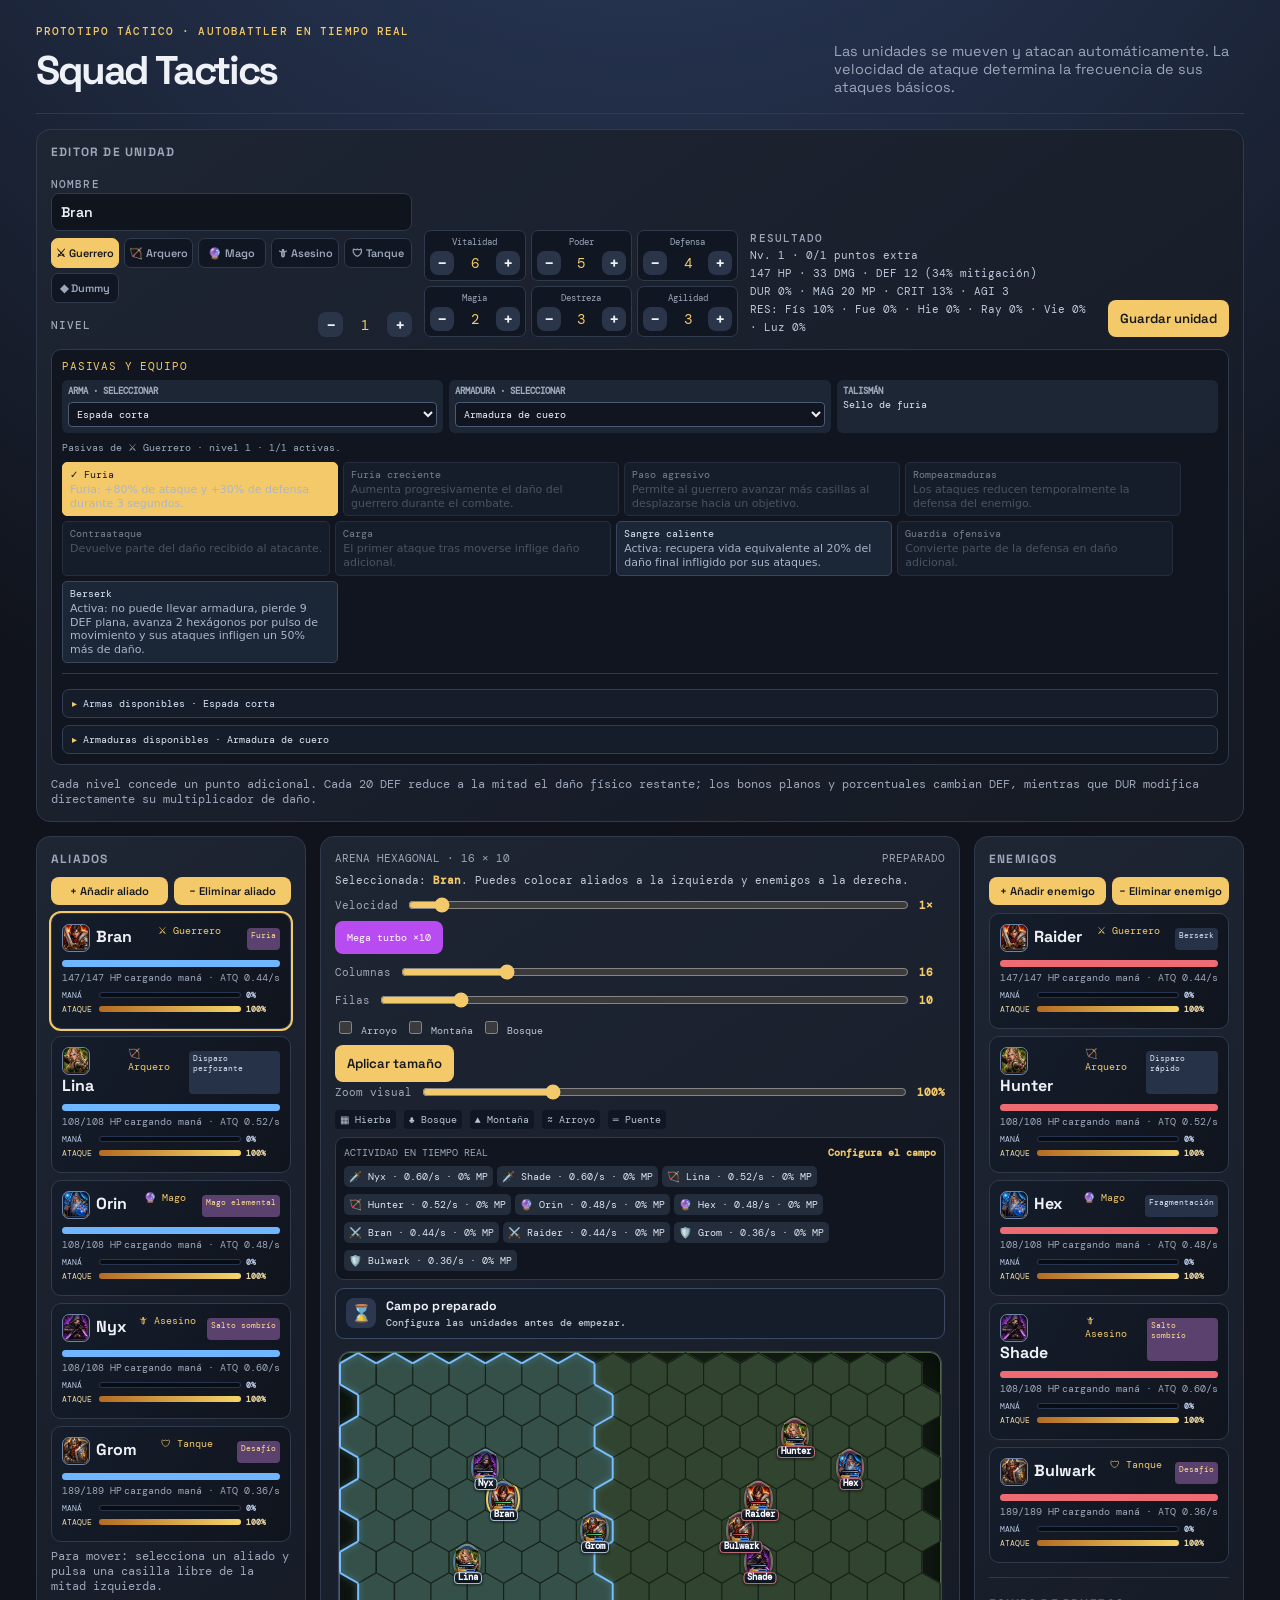
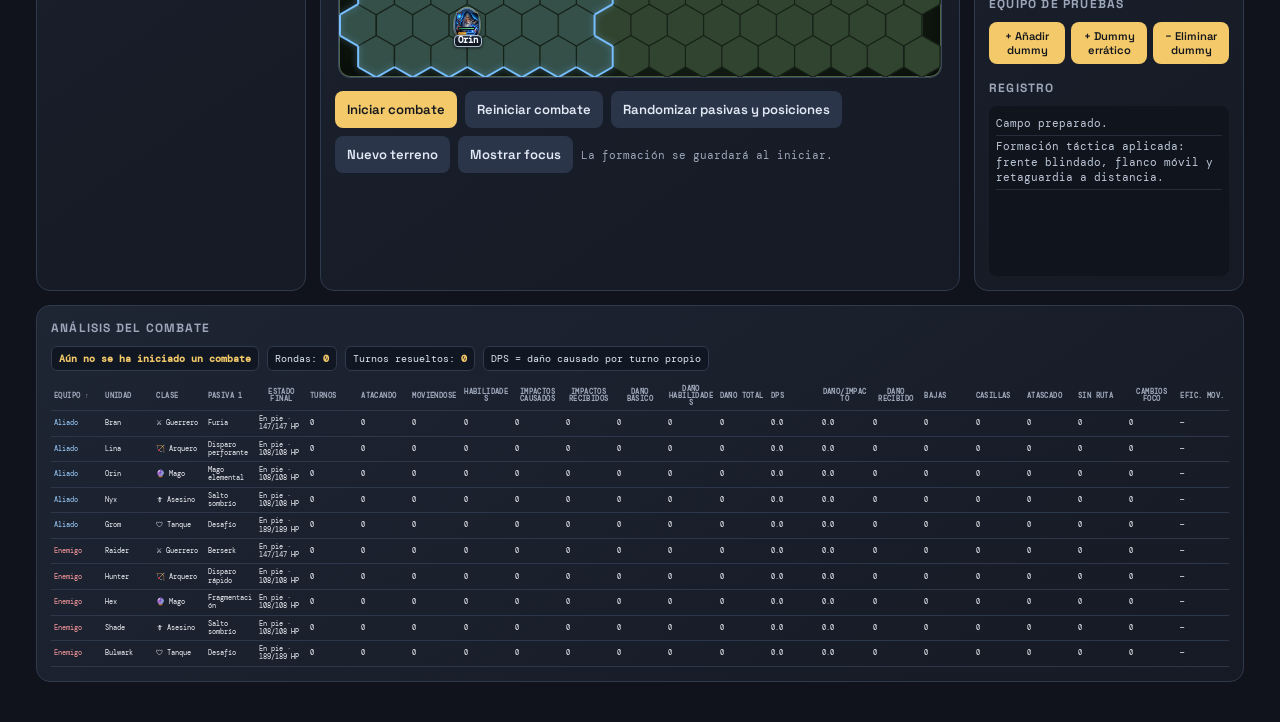
==== commit 3bc2ab7b: "Fix rutas de imagenes en GitHub Pages" ====
--- a/index.html
+++ b/index.html
@@ -961,6 +961,7 @@
 derived=u=>{const values=derivedBeforeRealtime(u),attackSpeed=Math.max(.30,.32+(u.stats.agility||0)*.04);return{...values,attackSpeed:Math.round(attackSpeed*100)/100}};
 
 const realtimeUiStyle=document.createElement('style');
+document.documentElement.style.setProperty('--portraits', "url('public/class-portraits.png')");
 realtimeUiStyle.textContent='.spell-charge{display:none!important}.mana-card,.attack-card{display:grid;grid-template-columns:32px 1fr 34px;align-items:center;gap:5px;margin:6px 0 3px;color:#b9c9e2;font:.53rem "DM Mono",monospace}.attack-card{margin-top:0;color:#e9d5a2}.mana-track,.attack-track{height:6px;border-radius:6px;background:#080c15;overflow:hidden;box-shadow:inset 0 0 0 1px #283550}.mana-fill,.attack-fill{display:block;height:100%;transition:width .1s linear}.mana-fill{background:linear-gradient(90deg,#326ed8,#79c4ff);box-shadow:0 0 7px #58a9ff}.attack-fill{background:linear-gradient(90deg,#b46b22,#f5d56b);box-shadow:0 0 7px #f1bd4e}.token-health,.token-mana,.token-attack{position:absolute;left:8%;right:8%;height:4px;border-radius:4px;background:#07101d;overflow:hidden;z-index:4;box-shadow:0 0 0 1px #0a1525}.token-mana{bottom:3px;background:#0a2a59;box-shadow:0 0 0 1px #438fe5}.token-attack{bottom:9px;background:#342611;box-shadow:0 0 0 1px #bd8732}.token-health{bottom:15px}.token-health b,.token-mana b,.token-attack b{display:block;height:100%;transition:width .1s linear}.token-health.ally b{background:linear-gradient(90deg,#278a4d,#78e490);box-shadow:0 0 5px #55ca76}.token-health.enemy b{background:linear-gradient(90deg,#a9343a,#ff8585);box-shadow:0 0 5px #ed6268}.token-health.dummy b{background:linear-gradient(90deg,#187b83,#70e4e5);box-shadow:0 0 5px #5ad5d7}.token-mana b{background:linear-gradient(90deg,#397be8,#85d0ff);box-shadow:0 0 5px #63b8ff}.token-attack b{background:linear-gradient(90deg,#b46b22,#f5d56b);box-shadow:0 0 5px #f1bd4e}.realtime-clock{color:#7fc7ff!important}';
 realtimeUiStyle.textContent+='.token-health,.token-mana,.token-attack{left:4%;right:4%;height:5px;z-index:20}.token-health{bottom:15px}.token-attack{bottom:8px}.token-mana{bottom:1px}';
 realtimeUiStyle.textContent+='.token-health,.token-mana,.token-attack{left:18%;right:18%;height:1px;top:auto}.token-health{bottom:12px}.token-attack{bottom:8px}.token-mana{bottom:4px}';
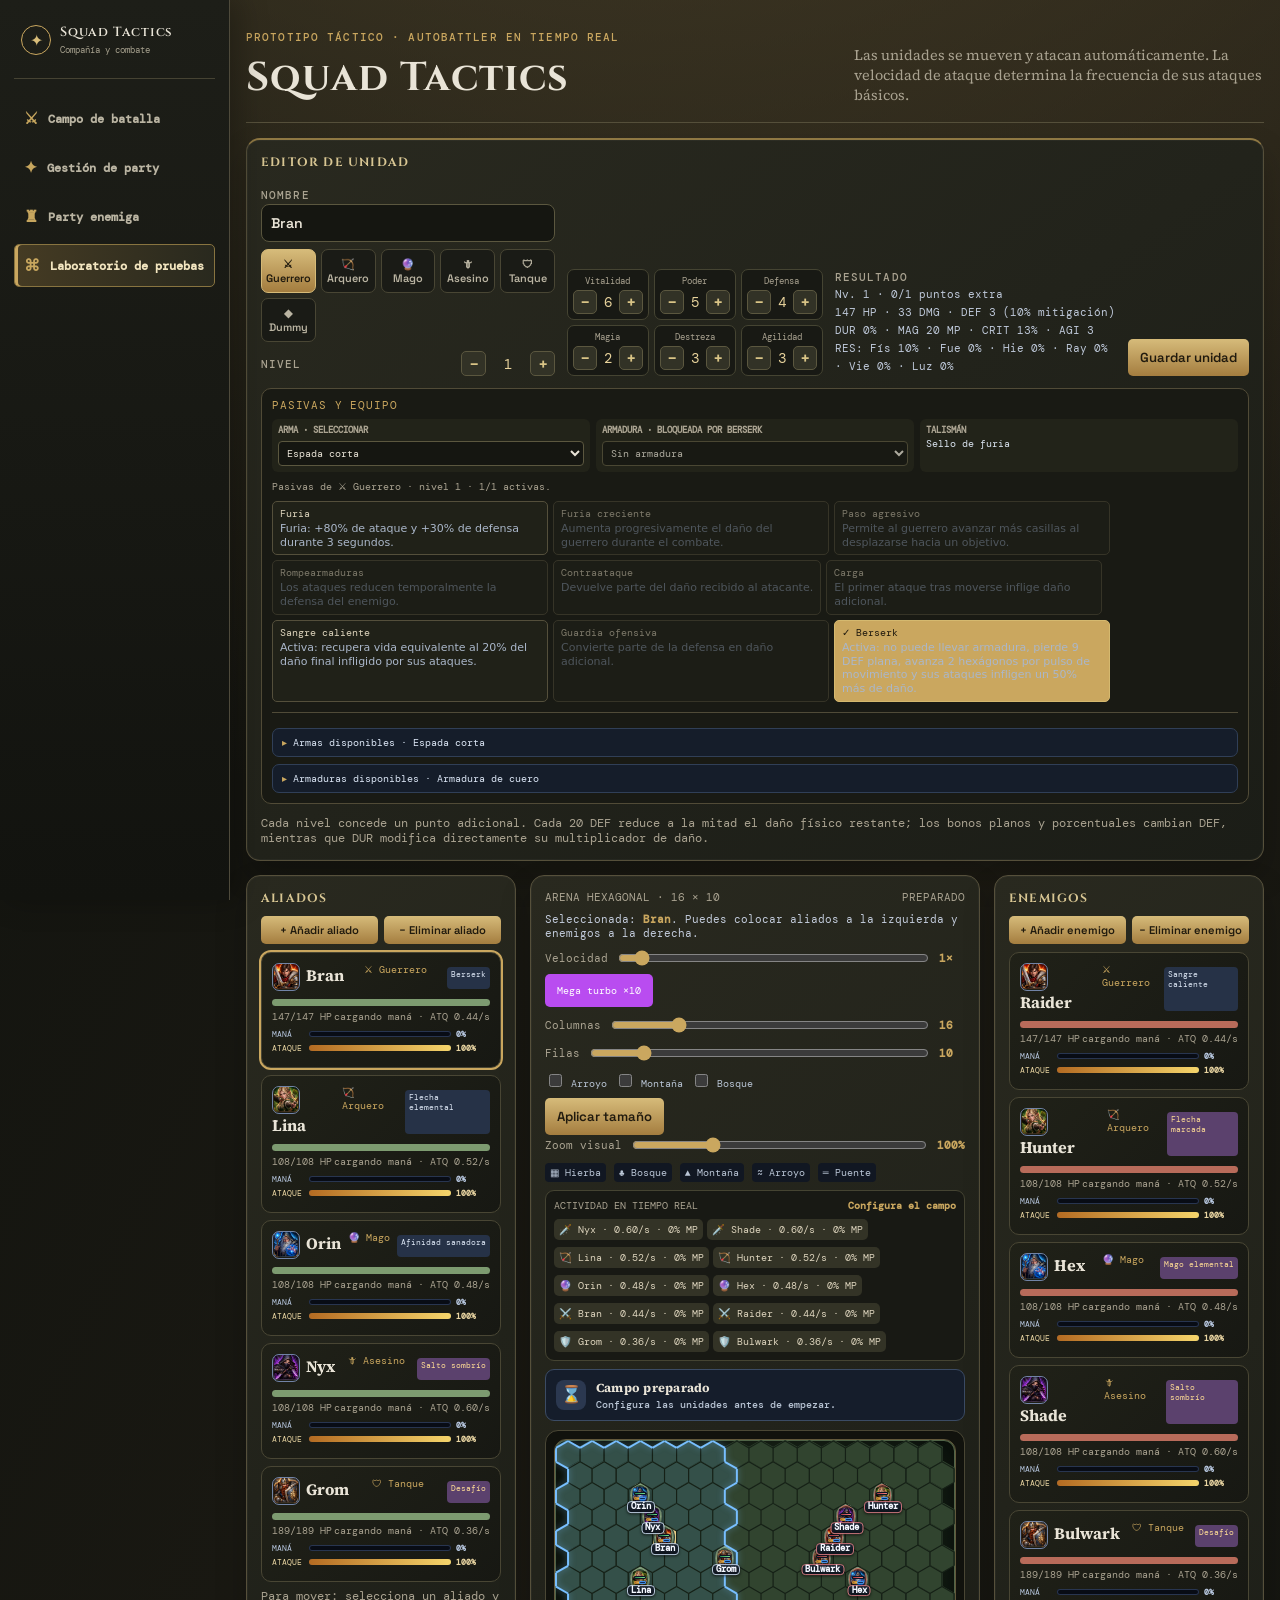
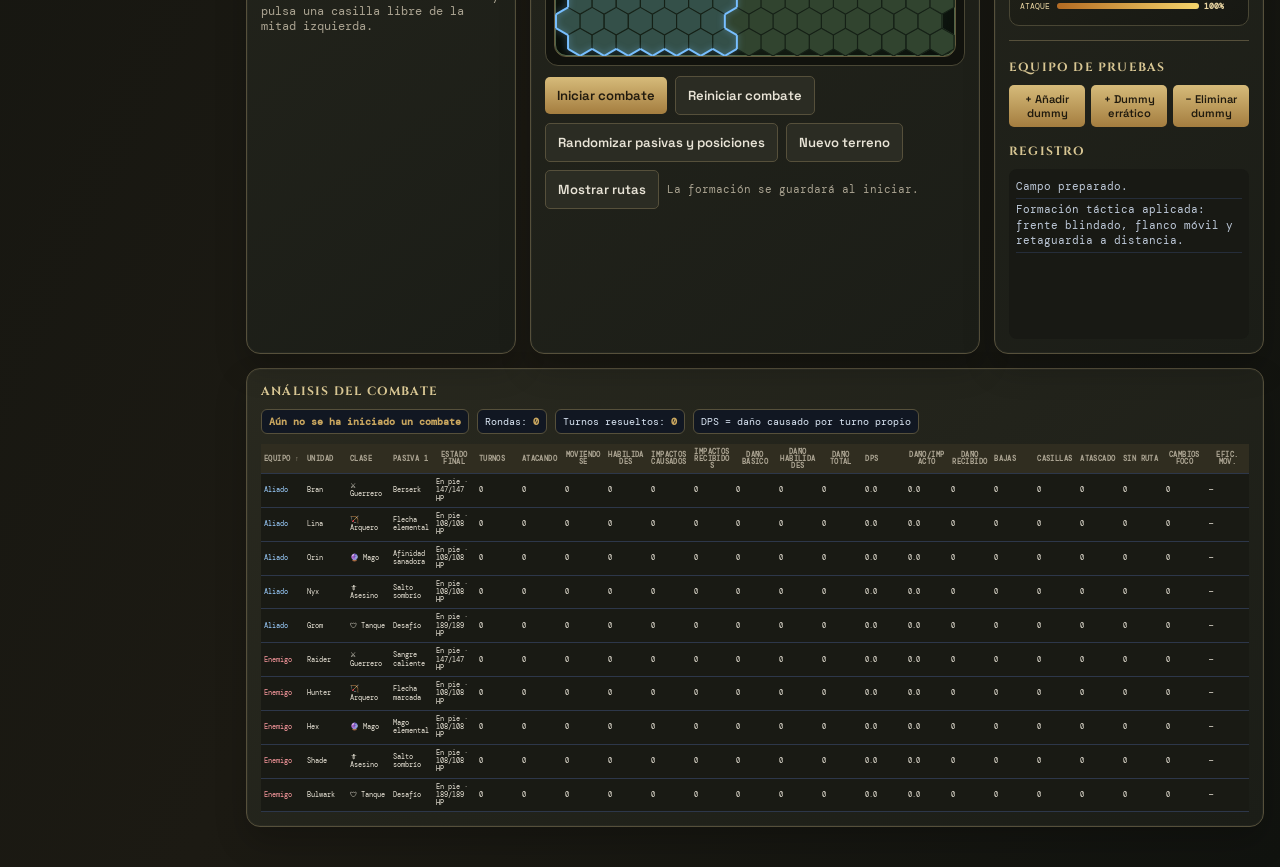
==== commit aa0a783c: "Reorganiza módulos y añade gestión de batallas y parties" ====
--- a/index.html
+++ b/index.html
@@ -1,1089 +1 @@
-<!doctype html><html lang="es"><head><meta charset="utf-8"><meta name="viewport" content="width=device-width,initial-scale=1"><title>Squad Tactics</title><style>
-@import url('https://fonts.googleapis.com/css2?family=DM+Mono:wght@400;500&family=Space+Grotesk:wght@500;600;700&display=swap');
-:root{color-scheme:dark;--ink:#eef1f6;--muted:#9da7b9;--line:#303a4d;--panel:#191f2c;--gold:#f3c969;--ally:#6fb6ff;--enemy:#ef6b73}*{box-sizing:border-box}body{margin:0;min-height:100vh;background:radial-gradient(circle at 50% -20%,#30436a,transparent 45%),#10131b;color:var(--ink);font-family:'Space Grotesk',system-ui}main{width:min(1240px,100%);margin:auto;padding:24px 16px 40px}header{display:flex;justify-content:space-between;align-items:end;gap:18px;border-bottom:1px solid var(--line);padding-bottom:17px;margin-bottom:15px}h1{margin:0;font-size:clamp(1.7rem,4vw,2.5rem);letter-spacing:-.06em}.eyebrow,.label{font:500 .7rem 'DM Mono',monospace;letter-spacing:.1em;text-transform:uppercase;color:var(--muted)}.eyebrow{color:var(--gold);margin:0 0 7px}.rule{margin:0;max-width:410px;color:var(--muted);font-size:.9rem}.panel{background:linear-gradient(145deg,#1e2533,#151a24);border:1px solid var(--line);border-radius:14px;padding:14px}.panel h2{font-size:.75rem;letter-spacing:.1em;text-transform:uppercase;color:var(--muted);margin:0 0 10px}.layout{display:grid;grid-template-columns:270px minmax(0,1fr) 270px;gap:14px}.editor{display:grid;grid-template-columns:1.15fr 1fr 1.1fr auto;gap:12px;align-items:end;margin-bottom:14px}.editor h2,.editor-note{grid-column:1/-1;margin:0}.editor-note{font:.72rem 'DM Mono',monospace;color:var(--muted)}input.name{width:100%;border:1px solid var(--line);border-radius:8px;background:#10141d;color:var(--ink);padding:9px;font:600 .88rem 'Space Grotesk',sans-serif;outline:none}.class-picker{display:grid;grid-template-columns:repeat(5,1fr);gap:5px;margin-top:7px}.class-button{padding:7px 3px;font-size:.68rem;background:#111722;color:var(--muted);border:1px solid var(--line);border-radius:7px}.class-button.selected{color:#17191f;background:var(--gold);border-color:var(--gold)}button{font:600 .82rem 'Space Grotesk',sans-serif;border:0;border-radius:8px;padding:10px 12px;cursor:pointer;background:var(--gold);color:#15171d}button:disabled{opacity:.5;cursor:not-allowed}.stat-grid{display:grid;grid-template-columns:repeat(3,1fr);gap:5px}.stat{background:#111722;border:1px solid var(--line);border-radius:7px;padding:5px;text-align:center}.stat label{display:block;font:.56rem 'DM Mono',monospace;color:var(--muted);margin-bottom:3px}.step{display:flex;align-items:center;justify-content:space-between}.step button{width:24px;height:24px;padding:0;background:#2a354a;color:var(--ink);font-size:1.05rem}.step b{font:.9rem 'DM Mono',monospace;color:var(--gold)}.derived{font:.7rem/1.6 'DM Mono',monospace;color:#bec8d9;min-height:43px}.unit{border:1px solid var(--line);border-radius:10px;padding:10px;margin:7px 0;background:#111722;cursor:pointer}.unit.selected{outline:2px solid var(--gold)}.unit.dead{opacity:.45}.unit-head{display:flex;justify-content:space-between;gap:5px}.role{font:.62rem 'DM Mono',monospace;color:var(--gold)}.bar{height:7px;border-radius:8px;background:#090c12;overflow:hidden;margin:8px 0 4px}.bar i{display:block;height:100%;background:var(--ally);transition:width .65s}.unit.enemy .bar i{background:var(--enemy)}.numbers{display:flex;justify-content:space-between;font:.62rem 'DM Mono',monospace;color:var(--muted)}.battle{min-width:0}.battle-head{display:flex;justify-content:space-between;font:.7rem 'DM Mono',monospace;color:var(--muted);margin-bottom:8px}.placement{font:.7rem 'DM Mono',monospace;margin:0 0 8px;color:#c3ccdc}.placement b{color:var(--gold)}.speed{display:flex;align-items:center;gap:8px;font:.68rem 'DM Mono',monospace;color:var(--muted);margin-bottom:8px}.speed input{accent-color:var(--gold);flex:1}.speed b{color:var(--gold);min-width:26px}.turns{border:1px solid var(--line);border-radius:9px;background:#101520;padding:8px;margin-bottom:8px;font:.64rem 'DM Mono',monospace;color:var(--muted)}.turns-top{display:flex;justify-content:space-between;gap:8px}.turns-top b{color:var(--gold);overflow:hidden;text-overflow:ellipsis;white-space:nowrap}.pill{display:inline-flex;gap:3px;padding:4px 5px;border-radius:5px;background:#242d3c;margin:7px 4px 0 0;color:#dbe4f0}.pill.next{background:var(--gold);color:#181a20}.pill.dead{opacity:.3;text-decoration:line-through}#arena{display:grid;grid-template-columns:repeat(10,1fr);grid-template-rows:repeat(6,1fr);gap:3px;aspect-ratio:10/6;padding:4px;border-radius:12px;border:1px solid #3a465e;background:#0c1018;position:relative}.cell{position:relative;background:#171e2b;border:1px solid #273349;border-radius:4px}.cell:nth-child(10n+5),.cell:nth-child(10n+6){background:#202837}.cell.placeable{box-shadow:inset 0 0 0 2px var(--gold);cursor:pointer}.token{position:absolute;inset:7%;border-radius:13px;display:grid;place-items:center;background:#263d5f;border:1px solid #5d86b8;font-size:clamp(1rem,3vw,1.7rem);transition:transform .28s,opacity .2s;z-index:2;cursor:pointer}.token.enemy{background:#512d3a;border-color:#a55b6c}.token.selected{outline:2px solid var(--gold);outline-offset:2px}.token.dead{opacity:.3;filter:grayscale(1);cursor:default}.token.attacking{transform:scale(1.14);box-shadow:0 0 0 3px var(--gold)}.token.hit{animation:hit .65s}.token small{position:absolute;bottom:2px;width:100%;text-align:center;font:500 clamp(.42rem,1.1vw,.59rem) 'DM Mono',monospace;text-shadow:0 1px 2px #000}.damage{position:absolute;top:-22px;color:#fff0a3;font:700 1rem 'DM Mono',monospace;text-shadow:0 2px 2px #000;animation:damage .8s forwards}.beam{position:absolute;height:3px;transform-origin:0 50%;background:linear-gradient(90deg,var(--gold),#fff2b1,var(--enemy));box-shadow:0 0 8px var(--gold);z-index:6;pointer-events:none;animation:beam .55s forwards}.footer{display:flex;gap:8px;align-items:center;flex-wrap:wrap;margin-top:10px}.footer button.secondary{background:#2a354a;color:#e3eaf5}.status{font:.68rem 'DM Mono',monospace;color:var(--muted)}.log{height:170px;overflow:auto;background:#10141d;border-radius:8px;padding:7px;font:.66rem/1.5 'DM Mono',monospace;color:#bdc8d8}.log div{padding:3px 0;border-bottom:1px solid #252d3a}@keyframes hit{25%,65%{filter:brightness(2)}}@keyframes damage{0%{opacity:0;transform:translateY(8px)}20%{opacity:1}100%{opacity:0;transform:translateY(-25px)}}@keyframes beam{0%{opacity:0;transform:rotate(var(--a)) scaleX(.1)}20%{opacity:1}100%{opacity:0;transform:rotate(var(--a)) scaleX(1)}}@media(max-width:900px){header{align-items:start;flex-direction:column}.editor{grid-template-columns:1fr}.editor>*{grid-column:1/-1}.layout{grid-template-columns:1fr}.battle{grid-row:1}.unit-list{display:grid;grid-template-columns:repeat(2,1fr);gap:6px}.unit{margin:0}}
-.level-edit{margin-top:9px;display:flex;align-items:center;justify-content:space-between}.level-edit .step{width:94px}.level-edit button{width:25px;height:25px;padding:0;background:#2a354a;color:var(--ink)}.level-edit b{font:.9rem 'DM Mono',monospace;color:var(--gold)}#arena-wrap{max-width:100%;max-height:70vh;overflow:auto;padding:3px}#arena{--board-scale:1.15;display:grid;width:calc(100% * var(--board-scale));background:#182218}.cell{background:#31442f;border-color:#405a3d}.cell.terrain-forest{background:repeating-linear-gradient(45deg,#244428 0 4px,#315b32 4px 8px)}.cell.terrain-mountain{background:linear-gradient(135deg,#707681 0 45%,#515866 46% 100%);border-color:#8d96a7}.cell.terrain-water{background:repeating-linear-gradient(0deg,#195d83 0 3px,#2588ae 3px 6px);border-color:#3bb3d4}.cell.terrain-bridge{background:repeating-linear-gradient(90deg,#7a4e2b 0 4px,#c39154 4px 8px);border-color:#e2bd76}.token{inset:2px;width:auto;height:auto;border-radius:8px}.token small{font:600 clamp(.56rem,1.25vw,.76rem) 'DM Mono',monospace;line-height:1.05;white-space:nowrap;overflow:visible;left:50%;width:max-content;transform:translateX(-50%);bottom:1px}.terrain-legend{display:flex;gap:8px;flex-wrap:wrap;margin:0 0 8px;font:.61rem 'DM Mono',monospace;color:#b9c5d5}.terrain-legend span{padding:3px 5px;border-radius:4px;background:#111722}
-:root{--portraits:url('/public/class-portraits.png')}.unit{background:linear-gradient(120deg,#151d2b,#10141d)}.card-portrait{width:28px;height:28px;display:inline-block;border-radius:7px;border:1px solid #7183a6;background-image:var(--portraits);background-size:500% auto;background-position:var(--pos) 50%;margin-right:6px;vertical-align:middle}.token{overflow:visible}.portrait{position:absolute;inset:0;border-radius:7px;background-image:var(--portraits);background-size:500% auto;background-position:var(--pos) 50%;filter:saturate(1.05) contrast(1.05)}.token.enemy .portrait{filter:saturate(.75) contrast(1.05) hue-rotate(318deg)}.p-warrior{--pos:0%}.p-archer{--pos:25%}.p-mage{--pos:50%}.p-assassin{--pos:75%}.p-tank{--pos:100%}.token small{background:#080b10d9;padding:2px 3px;border-radius:3px;text-shadow:0 1px 2px #000}
-.special-pop{position:absolute;left:50%;top:-20px;transform:translateX(-50%);z-index:10;white-space:nowrap;padding:4px 6px;border-radius:5px;background:#f3c969;color:#15171d;font:700 .62rem 'DM Mono',monospace;box-shadow:0 0 14px #f3c969;animation:special .95s forwards}.token.special{animation:specialGlow .9s}@keyframes special{0%{opacity:0;transform:translate(-50%,8px) scale(.8)}25%{opacity:1}100%{opacity:0;transform:translate(-50%,-24px) scale(1.05)}}@keyframes specialGlow{35%{box-shadow:0 0 0 4px #f3c969,0 0 22px #f3c969}}
-.fireball{position:absolute;width:15px;height:15px;border-radius:50%;background:radial-gradient(circle,#fff6a7 0 22%,#ffb02e 28%,#e44122 65%,#71150d 100%);box-shadow:0 0 12px 5px #ff6b2d;z-index:12;pointer-events:none}.explosion{position:absolute;width:18px;height:18px;border-radius:50%;border:3px solid #ffb12e;box-shadow:0 0 25px 10px #f04b23;z-index:11;pointer-events:none;animation:explode .65s forwards}@keyframes explode{0%{opacity:1;transform:scale(.3)}100%{opacity:0;transform:scale(4)}}
-.visual-state{grid-column:1/-1;border:1px solid var(--line);border-radius:10px;background:#101520;padding:10px}.visual-state h3{font:.66rem 'DM Mono',monospace;letter-spacing:.08em;text-transform:uppercase;color:var(--gold);margin:0 0 7px}.loadout{display:grid;grid-template-columns:repeat(3,1fr);gap:6px}.slot{padding:6px;border-radius:6px;background:#1d2635;font:.63rem/1.35 'DM Mono',monospace;color:#dbe4f0}.slot b{display:block;color:var(--muted);font-size:.55rem;text-transform:uppercase}.passive-list{display:flex;flex-wrap:wrap;gap:5px;margin-top:8px}.passive-tag{padding:4px 6px;border-radius:5px;background:#2a354a;color:#e3eaf5;font:.61rem 'DM Mono',monospace}.passive-choice{border:1px solid #3a465e;background:#1b2637;color:#dce7f6;padding:5px 7px;border-radius:5px;font:.61rem 'DM Mono',monospace;cursor:pointer}.passive-choice.active{background:#f3c969;color:#17191f;border-color:#f3c969}.passive-caption{margin-top:8px;color:var(--muted);font:.61rem 'DM Mono',monospace}.equipment-catalog{margin-top:10px;border-top:1px solid var(--line);padding-top:8px}.equipment-group{margin:7px 0}.equipment-group b{font:.57rem 'DM Mono',monospace;text-transform:uppercase;color:var(--muted)}.equipment-choice[disabled]{opacity:.32;cursor:not-allowed}
-.slot select{width:100%;margin-top:4px;background:#101520;color:#eef1f6;border:1px solid #4a5b75;border-radius:4px;padding:4px;font:.63rem 'DM Mono',monospace}.equipment-catalog details{margin-top:7px;border:1px solid #303f57;border-radius:7px;background:#151d2a}.equipment-catalog summary{padding:7px 9px;cursor:pointer;list-style:none;font:.62rem 'DM Mono',monospace;color:#dce7f6}.equipment-catalog summary::-webkit-details-marker{display:none}.equipment-catalog summary::before{content:'▸';display:inline-block;margin-right:6px;color:var(--gold);transition:transform .15s}.equipment-catalog details[open] summary::before{transform:rotate(90deg)}.equipment-catalog details>div{padding:0 9px 8px}.equipment-catalog .equipment-group:first-child{margin-top:0}
-</style><style>.passive-choice{display:flex;flex-direction:column;align-items:flex-start;gap:2px;text-align:left}.passive-choice small{display:block;font:11px/1.25 system-ui,sans-serif;color:#aab7ca;max-width:260px}.passive-choice.unavailable small,.passive-choice:disabled small{color:#8290a4}.special-description{margin:8px 0;padding:7px 9px;border:1px solid #394861;border-radius:7px;background:#182334;display:flex;flex-direction:column;gap:3px;font:12px/1.3 system-ui,sans-serif;color:#dce6f5}.special-description b{font-size:11px;text-transform:uppercase;color:#f3c969}.special-description span{color:#bac7d8}</style></head><body><main>
-<header><div><p class="eyebrow">prototipo táctico · turnos por agilidad</p><h1>Squad Tactics</h1></div><p class="rule">La Agilidad fija el orden de cada ronda. En empate, el orden se sortea de nuevo.</p></header>
-<section class="panel editor"><h2>Editor de unidad</h2><div><label class="label" for="unit-name">Nombre</label><input class="name" id="unit-name" maxlength="14"><div class="class-picker" id="class-picker"></div><div class="level-edit"><span class="label">Nivel</span><div class="step"><button id="level-down">−</button><b id="level-value">1</b><button id="level-up">+</button></div></div></div><div class="stat-grid" id="stat-grid"></div><div><span class="label">Resultado</span><div class="derived" id="derived"></div></div><button id="save">Guardar unidad</button><p class="editor-note">Cada nivel concede un punto adicional. Cada 20 DEF reduce a la mitad el daño físico restante; los bonos planos y porcentuales cambian DEF, mientras que DUR modifica directamente su multiplicador de daño.</p></section>
-<section class="layout"><aside class="panel"><h2>Aliados</h2><div id="allies" class="unit-list"></div><p class="editor-note">Para mover: selecciona un aliado y pulsa una casilla libre de la mitad izquierda.</p></aside>
-<section class="panel battle"><div class="battle-head"><span id="arena-size">ARENA · 20 × 12</span><span id="round">PREPARADO</span></div><p class="placement" id="placement"></p><label class="speed">Velocidad <input id="speed" type="range" min=".5" max="2" step=".25" value="1"><b id="speed-label">1×</b></label><label class="speed">Columnas <input id="board-cols" type="range" min="10" max="40" step="1" value="20"><b id="board-cols-label">20</b></label><label class="speed">Filas <input id="board-rows" type="range" min="5" max="40" step="1" value="12"><b id="board-rows-label">12</b></label><button id="apply-size" class="secondary">Aplicar tamaño</button><label class="speed">Zoom visual <input id="grid-zoom" type="range" min=".75" max="1.7" step=".05" value="1.15"><b id="grid-zoom-label">115%</b></label><div class="terrain-legend"><span>▦ Hierba</span><span>♣ Bosque</span><span>▲ Montaña</span><span>≈ Arroyo</span><span>═ Puente</span></div><div class="turns"><div class="turns-top"><span>ORDEN DE ACCIÓN</span><b id="action">Configura el campo</b></div><div id="turn-list"></div></div><div id="arena-wrap"><div id="arena"></div></div><div class="footer"><button id="fight">Iniciar combate</button><button id="reset" class="secondary">Reiniciar combate</button><button id="new-map" class="secondary">Nuevo terreno</button><span id="status" class="status"></span></div></section>
-<aside class="panel"><h2>Enemigos</h2><div id="enemies" class="unit-list"></div><h2 style="margin-top:16px">Registro</h2><div class="log" id="log"></div></aside></section>
-</main><script>
-let W=20,H=12;const STAT_NAMES={vitality:'Vitalidad',power:'Poder',defense:'Defensa',magic:'Magia',dexterity:'Destreza',agility:'Agilidad'};
-const CLASSES={warrior:{label:'⚔ Guerrero',icon:'⚔️',range:1},archer:{label:'🏹 Arquero',icon:'🏹',range:4},mage:{label:'🔮 Mago',icon:'🔮',range:4},assassin:{label:'🗡 Asesino',icon:'🗡️',range:1},tank:{label:'🛡 Tanque',icon:'🛡️',range:1}};
-const CLASS_BASES={warrior:{vitality:6,power:5,defense:4,magic:2,dexterity:3,agility:3},archer:{vitality:4,power:3,defense:3,magic:2,dexterity:6,agility:5},mage:{vitality:4,power:4,defense:3,magic:7,dexterity:3,agility:4},assassin:{vitality:4,power:4,defense:3,magic:2,dexterity:6,agility:7},tank:{vitality:7,power:4,defense:7,magic:2,dexterity:3,agility:1}};
-const DAMAGE_TYPES={physical:'Físico',fire:'Fuego',ice:'Hielo',lightning:'Rayo',wind:'Viento',light:'Luz'};const CLASS_RESISTANCES={warrior:{physical:10,fire:0,ice:0,lightning:0,wind:0,light:0},archer:{physical:0,fire:0,ice:0,lightning:0,wind:5,light:0},mage:{physical:0,fire:10,ice:0,lightning:0,wind:0,light:5},assassin:{physical:5,fire:0,ice:0,lightning:0,wind:0,light:0},tank:{physical:25,fire:10,ice:0,lightning:0,wind:0,light:0}};
-const CLASS_FICHAS={warrior:{weapon:'Espada de guardia',armor:'Cota de campaña',talisman:'Sello de furia',passives:['Furia creciente','Paso agresivo','Rompearmaduras','Contraataque','Carga','Sangre caliente','Guardia ofensiva']},archer:{weapon:'Arco largo',armor:'Cota ligera',talisman:'Pluma de halcón',passives:['Ojo de halcón','Disparo perforante','Emboscada','Paso atrás','Flecha incendiaria','Cazador paciente','Tirador experto']},mage:{weapon:'Bastón ígneo',armor:'Túnica arcana',talisman:'Orbe elemental',passives:['Silencio encadenado','Crítico arcano','Conflagración','Fragmentación','Canalización','Barrera arcana','Afinidad elemental','Último hechizo']},assassin:{weapon:'Daga de sombra',armor:'Cuero de infiltración',talisman:'Moneda negra',passives:['Infiltración','Ambidiestro','Teletransporte sombrío','Ejecutor','Veneno','Golpe por la espalda','Desaparición','Marca de presa']},tank:{weapon:'Martillo de bastión',armor:'Armadura de placas',talisman:'Ancla de hierro',passives:['Escudo frontal','Interposición','Cuerpo imponente','Bloqueo de proyectiles','Ancla','Desafío prolongado','Venganza','Bastión']}};
-const EQUIPMENT_CATALOG={weapons:[['Hojas',['Daga','Espada corta','Espada larga','Ropera']],['Impacto',['Maza','Martillo de guerra']],['Hachas',['Hacha de mano','Hacha de dos manos']],['Asta',['Lanza','Alabarda']],['A distancia',['Arco corto','Arco largo','Ballesta de mano','Ballesta']],['Arcano',['Bastón','Varita','Grimorio']],['Defensivo',['Escudo']]],armors:[['Tela',['Ropas de viajero','Túnica arcana']],['Cuero',['Armadura de cuero','Cuero reforzado']],['Malla',['Cota de malla','Armadura de escamas']],['Placas',['Armadura de placas']]]};
-const CLASS_PROFICIENCIES={warrior:{weapons:['Espada corta','Espada larga','Ropera','Maza','Martillo de guerra','Hacha de mano','Lanza','Escudo'],armors:['Armadura de cuero','Cuero reforzado','Cota de malla','Armadura de escamas','Armadura de placas']},archer:{weapons:['Daga','Espada corta','Arco corto','Arco largo','Ballesta de mano','Ballesta'],armors:['Ropas de viajero','Armadura de cuero','Cuero reforzado']},mage:{weapons:['Daga','Bastón','Varita','Grimorio'],armors:['Ropas de viajero','Túnica arcana']},assassin:{weapons:['Daga','Espada corta','Ropera','Arco corto','Ballesta de mano'],armors:['Ropas de viajero','Armadura de cuero','Cuero reforzado']},tank:{weapons:['Maza','Martillo de guerra','Hacha de mano','Hacha de dos manos','Espada larga','Lanza','Alabarda','Escudo'],armors:['Cota de malla','Armadura de escamas','Armadura de placas']}};
-const SPECIAL_PASSIVE_NAMES={warrior:'Furia',archer:'Flecha marcada',mage:'Bola de fuego',assassin:'Salto sombrío',tank:'Desafío'};
-const make=(id,name,team,cls,x,y,stats)=>{const base={vitality:4,power:4,defense:3,magic:2,dexterity:3,agility:3,...stats},p=CLASS_PROFICIENCIES[cls];return{id,name,team,cls,pos:{x,y},level:1,baseStats:{...base},stats:{...base},resistances:{...CLASS_RESISTANCES[cls]},selectedPassives:[SPECIAL_PASSIVE_NAMES[cls]],specialSelected:true,specialEnabled:true,equipment:{weapon:p.weapons[0],armor:p.armors[0],talisman:CLASS_FICHAS[cls].talisman}}};
-let roster=[
- make('a-war','Bran','ally','warrior',0,1,{vitality:6,power:5,defense:4,agility:3}),make('a-arc','Lina','ally','archer',1,4,{power:3,dexterity:6,agility:5}),make('a-mag','Orin','ally','mage',1,9,{magic:7,agility:4}),make('a-ass','Nyx','ally','assassin',4,0,{dexterity:6,agility:7,power:4}),make('a-tank','Grom','ally','tank',3,6,{vitality:7,defense:7,agility:1}),
- make('e-war','Raider','enemy','warrior',19,1,{vitality:6,power:5,defense:4,agility:3}),make('e-arc','Hunter','enemy','archer',18,4,{power:3,dexterity:6,agility:5}),make('e-mag','Hex','enemy','mage',18,9,{magic:7,agility:4}),make('e-ass','Shade','enemy','assassin',17,0,{dexterity:6,agility:7,power:4}),make('e-tank','Bulwark','enemy','tank',17,6,{vitality:7,defense:7,agility:1})];
-let units=[],formation={},terrain=[],selectedId='a-war',running=false,timer=null,queue=[],speed=1,boardScale=1.15,roundNo=0,teamSize={ally:5,enemy:5},terrainOpts={water:true,mountain:true,forest:true};const $=s=>document.querySelector(s);const copy=u=>({...u,pos:{...u.pos},baseStats:{...u.baseStats},stats:{...u.stats},resistances:{...u.resistances},selectedPassives:[...(u.selectedPassives||[])],equipment:{...(u.equipment||{})}});
-const DEFENSE_PER_HALF=20;
-function armorDamageMultiplier(defense,durability=0){const armorMultiplier=Math.pow(.5,Math.max(0,defense)/DEFENSE_PER_HALF),durabilityMultiplier=1-Math.max(-.90,Math.min(.95,durability));return Math.max(.05,Math.min(1,armorMultiplier*durabilityMultiplier))}
-function derived(u){const s=u.stats,c=u.cls,passives=u.selectedPassives||[];const hp=60+s.vitality*12+(c==='tank'?45:0)+(c==='warrior'?15:0);const raw=c==='mage'?5+s.magic*4:c==='assassin'?8+s.dexterity*4+s.power:c==='archer'?8+s.dexterity*4+s.power:8+s.power*5+(c==='tank'?-6:0);const flatDamage=u.flatDamageBonus||0,damageBonus=(u.damageBonusPct||0)+(u.furyTurns?.80:0),flatDefense=(u.flatDefenseBonus||0)+(c==='tank'?3:0)+(passives.includes('Mago de combate')?6:0)-(passives.includes('Berserk')?9:0),defenseBonus=(u.defenseBonusPct||0)+(u.furyTurns?.30:0),defense=Math.max(0,Math.round((s.defense*3+flatDefense)*(1+defenseBonus)));return{hp,damage:Math.max(2,Math.round((raw+flatDamage)*(1+damageBonus))),defense,durability:u.durabilityPct||0,range:CLASSES[c].range,crit:Math.min(.45,.05+s.dexterity*.025)}}
-function alive(team){return units.filter(u=>(!team||u.team===team)&&u.hp>0)}function dist(a,b){return Math.abs(a.pos.x-b.pos.x)+Math.abs(a.pos.y-b.pos.y)}function key(x,y){return x+','+y}
-function generateTerrain(){const map=Array.from({length:H},()=>Array(W).fill('grass')),rand=(a,b)=>a+Math.floor(Math.random()*(b-a+1)),paint=(x,y,type)=>{if(x>=0&&x<W&&y>=0&&y<H)map[y][x]=type},lo=3,hi=W-4;if(terrainOpts.water&&W>=12&&H>=7)for(let n=0;n<(W*H>300?3:2);n++){const vertical=Math.random()<.5,len=vertical?Math.min(H-2,rand(4,Math.min(8,H-2))):Math.min(W-6,rand(4,Math.min(8,W-6))),x=vertical?rand(lo,Math.max(lo,hi-1)):rand(lo,Math.max(lo,hi-len+1)),y=vertical?rand(1,Math.max(1,H-len-1)):rand(1,Math.max(1,H-3));for(let i=0;i<len;i++){paint(vertical?x:x+i,vertical?y+i:y,'water');paint(vertical?x+1:x+i,vertical?y+i:y+1,'water')}const b=Math.max(1,Math.floor(len/2));paint(vertical?x:x+b,vertical?y+b:y,'bridge');paint(vertical?x+1:x+b,vertical?y+b:y+1,'bridge')}if(terrainOpts.mountain)for(let n=0;n<Math.round(W*H*.045);n++){const x=rand(lo,hi),y=rand(0,H-1);if(map[y][x]==='grass')paint(x,y,'mountain')}if(terrainOpts.forest)for(let n=0;n<Math.round(W*H*.11);n++){const x=rand(0,W-1),y=rand(0,H-1);if(map[y][x]==='grass')paint(x,y,'forest')}return map}
-function passable(x,y){return x>=0&&x<W&&y>=0&&y<H&&terrain[y][x]!=='water'&&terrain[y][x]!=='mountain'}
-function cellsAt(x,y){return[[x,y]]}
-function canOccupy(actor,x,y){return passable(x,y)&&!units.some(u=>!u.removed&&u.id!==actor.id&&u.pos.x===x&&u.pos.y===y)}
-function setup(){clearInterval(timer);timer=null;running=false;if(!terrain.length)terrain=generateTerrain();units=roster.filter(u=>roster.filter(x=>x.team===u.team).indexOf(u)<teamSize[u.team]).map(u=>{const v=copy(u),d=derived(v);v.maxHp=d.hp;v.hp=d.hp;return v});if(!units.some(u=>u.id===selectedId))selectedId=units[0]?.id||selectedId;units.forEach(u=>{if(formation[u.id])u.pos={...formation[u.id]}});if(!Object.keys(formation).length)saveFormation();roundNo=0;queue=[];$('#round').textContent='PREPARADO';$('#action').textContent='Configura el campo';$('#status').textContent='La formación se guardará al iniciar.';$('#log').innerHTML='<div>Campo preparado.</div>';render();}
-function saveFormation(){formation=Object.fromEntries(units.map(u=>[u.id,{...u.pos}]))}
-function card(u){const d=derived(u),pct=Math.max(0,u.hp/u.maxHp*100),state=u.removed?' · despejado':u.hp<=0?` · cadáver ${u.corpseTurns??0}`:'',skill=u.team==='dummy'?'objetivo neutral':u.skillCooldown?`recarga ${u.skillCooldown}`:'habilidad lista';return `<div class="unit team-${u.team} ${u.team==='enemy'?'enemy':''} ${u.id===selectedId?'selected':''} ${u.hp<=0?'dead':''}" data-select="${u.id}"><div class="unit-head"><b><i class="card-portrait p-${u.cls}"></i>${u.name}</b><span class="role">${CLASSES[u.cls].label}${state}</span></div><div class="bar"><i style="width:${pct}%"></i></div><div class="numbers"><span>${Math.ceil(u.hp)}/${u.maxHp} HP</span><span>${u.hp>0?skill:'—'} · AGI ${u.stats.agility}</span></div></div>`}
-function token(u){return `<div class="token team-${u.team} ${u.team==='enemy'?'enemy':''} ${u.id===selectedId?'selected':''} ${u.hp<=0?'dead':''}" data-select="${u.id}"><i class="portrait p-${u.cls}"></i><small>${u.name}</small></div>`}
-function render(){const sel=units.find(u=>u.id===selectedId),arena=$('#arena');arena.style.gridTemplateColumns=`repeat(${W},1fr)`;arena.style.gridTemplateRows=`repeat(${H},1fr)`;arena.style.aspectRatio=`${W}/${H}`;$('#arena-size').textContent=`ARENA · ${W} × ${H}`;$('#allies').innerHTML=units.filter(u=>u.team==='ally').map(card).join('');$('#enemies').innerHTML=units.filter(u=>u.team==='enemy').map(card).join('');let cells='';for(let y=0;y<H;y++)for(let x=0;x<W;x++){const u=units.find(z=>!z.removed&&z.pos.x===x&&z.pos.y===y),boundary=Math.floor(W*.45)-1,ok=!running&&sel&&((sel.team==='ally'&&x<=boundary)||(sel.team==='enemy'&&x>=W-1-boundary))&&canOccupy(sel,x,y);cells+=`<div class="cell terrain-${terrain[y][x]} ${ok?'placeable':''}" data-cell="${x},${y}">${u?token(u):''}</div>`}arena.innerHTML=cells;$('#placement').innerHTML=running?'Los cadáveres bloquean durante 5 acciones y luego desaparecen.':sel?`Seleccionada: <b>${sel.name}</b>. Puedes colocar aliados a la izquierda y enemigos a la derecha.`:'Selecciona una unidad.';document.querySelectorAll('[data-select]').forEach(e=>e.onclick=ev=>{ev.stopPropagation();if(!running){selectedId=e.dataset.select;loadEditor();render();}});document.querySelectorAll('[data-cell]').forEach(e=>e.onclick=()=>place(e.dataset.cell));renderTurns();}
-function bonusUsed(u){return Object.keys(STAT_NAMES).reduce((n,id)=>n+u.stats[id]-u.baseStats[id],0)}
-function loadEditor(){const u=units.find(x=>x.id===selectedId);if(!u)return;$('#unit-name').value=u.name;$('#level-value').textContent=u.level;$('#class-picker').innerHTML=Object.entries(CLASSES).map(([id,c])=>`<button class="class-button ${u.cls===id?'selected':''}" data-class="${id}">${c.label}</button>`).join('');$('#stat-grid').innerHTML=Object.entries(STAT_NAMES).map(([id,label])=>`<div class="stat"><label>${label}</label><div class="step"><button data-stat="${id}" data-delta="-1">−</button><b id="stat-${id}">${u.stats[id]}</b><button data-stat="${id}" data-delta="1">+</button></div></div>`).join('');document.querySelectorAll('[data-class]').forEach(b=>b.onclick=()=>{if(running)return;u.cls=b.dataset.class;loadEditor();updateDerived();});document.querySelectorAll('[data-stat]').forEach(b=>b.onclick=()=>changeStat(u,b.dataset.stat,+b.dataset.delta));$('#level-down').onclick=()=>changeLevel(u,-1);$('#level-up').onclick=()=>changeLevel(u,1);updateDerived();}
-function changeStat(u,id,delta){if(running)return;const next=u.stats[id]+delta;if(delta<0&&next<u.baseStats[id])return;if(delta>0&&bonusUsed(u)>=u.level)return;u.stats[id]=next;loadEditor();updateDerived();}
-function changeLevel(u,delta){if(running)return;const next=u.level+delta;if(next<1||next>20||(delta<0&&bonusUsed(u)>next))return;u.level=next;loadEditor();updateDerived();}
-function updateDerived(){const u=units.find(x=>x.id===selectedId),d=derived(u),used=bonusUsed(u),r=u.resistances||{},armorReduction=Math.round((1-armorDamageMultiplier(d.defense,d.durability))*100);$('#derived').innerHTML=`Nv. ${u.level} · ${used}/${u.level} puntos extra<br>${d.hp} HP · ${d.damage} DMG · DEF ${d.defense} (${armorReduction}% mitigación)<br>DUR ${Math.round(d.durability*100)}% · MAG ${u.stats.magic*10} MP · CRIT ${Math.round(d.crit*100)}% · AGI ${u.stats.agility}<br>RES: Fís ${r.physical||0}% · Fue ${r.fire||0}% · Hie ${r.ice||0}% · Ray ${r.lightning||0}% · Vie ${r.wind||0}% · Luz ${r.light||0}%`;}
-function place(str){if(running)return;const u=units.find(x=>x.id===selectedId),[x,y]=str.split(',').map(Number);if(!u)return;const boundary=Math.floor(W*.45)-1;if((u.team==='ally'&&x>boundary)||(u.team==='enemy'&&x< W-1-boundary)||!canOccupy(u,x,y))return;u.pos={x,y};saveFormation();render();}
-function commit(){const u=units.find(x=>x.id===selectedId),r=roster.find(x=>x.id===selectedId);if(!u||!r)return;u.name=$('#unit-name').value.trim()||u.name;r.name=u.name;r.cls=u.cls;r.level=u.level;r.baseStats={...u.baseStats};r.stats={...u.stats};r.selectedPassives=[...(u.selectedPassives||[])];r.specialEnabled=u.specialEnabled!==false;r.equipment={...(u.equipment||{})};const d=derived(u);if(!running){u.maxHp=d.hp;u.hp=d.hp}loadEditor();render();log(`${u.name} actualizado.`)}
-function log(t){const e=$('#log');e.insertAdjacentHTML('beforeend',`<div>${t}</div>`);e.scrollTop=e.scrollHeight}
-function refreshQueue(){queue=alive().sort((a,b)=>b.stats.agility-a.stats.agility||Math.random()-.5);roundNo++;$('#round').textContent='RONDA '+roundNo;renderTurns()}
-function renderTurns(){const list=running?queue:[...units].sort((a,b)=>b.stats.agility-a.stats.agility||Math.random()-.5);$('#turn-list').innerHTML=list.map((u,i)=>`<span class="pill ${i===0&&running?'next':''} ${u.hp<=0?'dead':''}">${i+1}. ${CLASSES[u.cls].icon} ${u.name} · ${u.stats.agility}</span>`).join('')}
-function nearest(a){const foes=alive(a.team==='ally'?'enemy':'ally'),forced=foes.find(x=>a.tauntTarget===x.id&&a.tauntTurns>0);return(forced?[forced]:foes).sort((x,y)=>dist(a,x)-dist(a,y)||Math.random()-.5)[0]}
-function path(a,t){const q=[{x:a.pos.x,y:a.pos.y,p:[]}],seen=new Set([key(a.pos.x,a.pos.y)]),range=derived(a).range;while(q.length){const n=q.shift();const probe={...a,pos:{x:n.x,y:n.y}};if(dist(probe,t)<=range)return n.p;for(const [dx,dy] of [[1,0],[-1,0],[0,1],[0,-1]]){const x=n.x+dx,y=n.y+dy,k=key(x,y);if(seen.has(k)||!canOccupy(a,x,y))continue;seen.add(k);q.push({x,y,p:[...n.p,{x,y}]})}}return []}
-function effect(a,t,damage){const arena=$('#arena'),from=arena?.querySelector(`[data-select="${a.id}"]`),to=arena?.querySelector(`[data-select="${t.id}"]`);if(!arena||!from||!to)return;from.classList.add('attacking');to.classList.add('hit');to.insertAdjacentHTML('beforeend',`<span class="damage">-${damage}</span>`);const ar=arena.getBoundingClientRect(),f=from.getBoundingClientRect(),g=to.getBoundingClientRect(),x=f.left+f.width/2-ar.left,y=f.top+f.height/2-ar.top,dx=g.left+g.width/2-ar.left-x,dy=g.top+g.height/2-ar.top-y,b=document.createElement('i');b.className='beam';b.style.left=x+'px';b.style.top=y+'px';b.style.width=Math.hypot(dx,dy)+'px';b.style.setProperty('--a',Math.atan2(dy,dx)+'rad');arena.append(b);setTimeout(()=>{from.classList.remove('attacking');to.classList.remove('hit');b.remove()},700)}
-function advanceCorpses(){for(const u of units)if(u.hp<=0&&!u.removed&&u.corpseTurns!=null&&--u.corpseTurns<=0){u.removed=true;log(`✦ ${u.name} desaparece del campo.`)}}
-function advanceEffects(){for(const u of units)for(const key of ['tauntTurns','exposedTurns','furyTurns'])if(u[key]>0)--u[key]}
-function killCheck(t){if(!t.hp){t.corpseTurns=5;log(`☠ ${t.name} bloquea la casilla durante 5 acciones.`)}}
-function damage(a,t,raw){const type=fireballCasting&&a.cls==='mage'?'fire':'physical',res=t.resistances?.[type]||0,targetStats=derived(t),afterDefense=type==='physical'?raw*armorDamageMultiplier(targetStats.defense,targetStats.durability):raw,value=Math.max(1,Math.round(afterDefense*(1-res/100)*(t.exposedTurns?1.5:1)));t.hp=Math.max(0,t.hp-value);killCheck(t);return value}
-function spendSkill(a){a.skillCooldown=5}
-function chargeAttack(a){if(a.skillCooldown>0)--a.skillCooldown}
-function skill(a,t){if(a.skillCooldown)return false;const d=derived(a),foes=alive(a.team==='ally'?'enemy':'ally');if(a.cls==='assassin'&&dist(a,t)<=4){const spots=[[1,0],[-1,0],[0,1],[0,-1]].map(([x,y])=>({x:t.pos.x+x,y:t.pos.y+y})).filter(p=>canOccupy(a,p.x,p.y));if(!spots.length)return false;a.pos=spots[0];spendSkill(a);render();return true}if(a.cls==='tank'){const affected=foes.filter(x=>Math.abs(x.pos.x-a.pos.x)<=1&&Math.abs(x.pos.y-a.pos.y)<=1);if(!affected.length)return false;affected.forEach(x=>{x.tauntTarget=a.id;x.tauntTurns=3});spendSkill(a);log(`✦ ${a.name} usa Desafío.`);render();return true}if(a.cls==='archer'&&dist(a,t)<=d.range){const hit=damage(a,t,d.damage);t.exposedTurns=3;spendSkill(a);render();effect(a,t,hit);return true}if(a.cls==='mage'&&dist(a,t)<=d.range){const hit=foes.filter(x=>Math.abs(x.pos.x-t.pos.x)<=1&&Math.abs(x.pos.y-t.pos.y)<=1).map(x=>[x,damage(a,x,Math.round(d.damage*.8))]);spendSkill(a);render();effect(a,t,hit.find(x=>x[0]===t)?.[1]||0);return true}if(a.cls==='warrior'){a.furyTurns=3;spendSkill(a);log(`✦ Furia: +80% ataque y +30% defensa durante 3 acciones.`);render();return true}return false}
-function takeTurn(){if(!running)return;if(!queue.length)refreshQueue();const a=queue.shift();if(!a||a.hp<=0){renderTurns();return}advanceCorpses();advanceEffects();const t=nearest(a);if(!t){end();return}if(skill(a,t)){if(!alive(t.team).length)end();return}const d=derived(a);if(dist(a,t)>d.range){const p=path(a,t);if(p[0])a.pos=p[0];$('#action').textContent=`${a.name} se mueve hacia ${t.name}`;log(`${a.name} avanza.`);render();return}const crit=Math.random()<d.crit,hit=damage(a,t,Math.round(d.damage*(crit?1.6:1)));chargeAttack(a);$('#action').textContent=`${a.name} ataca a ${t.name}`;render();effect(a,t,hit);log(`${a.name} → ${t.name}: ${hit}${crit?' crítico':''}`);if(!alive(t.team).length)end()}
-function schedule(){clearInterval(timer);timer=setInterval(takeTurn,1600/speed)}
-function start(){saveFormation();running=true;roundNo=0;refreshQueue();$('#fight').disabled=true;$('#status').textContent='Los turnos se resuelven por Agilidad.';log('— comienza el combate —');schedule()}
-function end(){running=false;clearInterval(timer);const win=alive('ally').length>0;$('#round').textContent=win?'VICTORIA':'DERROTA';$('#action').textContent=win?'Victoria':'Derrota';$('#fight').disabled=false;$('#fight').textContent='Jugar de nuevo';$('#status').textContent='Reiniciar devuelve la formación precombate.';render()}
-function placeStartingUnits(){for(const team of ['ally','enemy']){const side=roster.filter(u=>u.team===team),ys=side.map((_,i)=>Math.round(i*(H-1)/Math.max(1,side.length-1)));side.forEach((u,i)=>{const offset=Math.min(2,Math.floor(i/2));u.pos={x:team==='ally'?offset:W-1-offset,y:ys[i]}})}}
-$('#apply-size').insertAdjacentHTML('beforebegin','<label class="speed">Aliados <input id="ally-size" type="range" min="1" max="5" value="5"><b id="ally-size-label">5</b></label><label class="speed">Enemigos <input id="enemy-size" type="range" min="1" max="5" value="5"><b id="enemy-size-label">5</b></label><div class="terrain-legend"><label><input id="terrain-water" type="checkbox" checked> Arroyo</label><label><input id="terrain-mountain" type="checkbox" checked> Montaña</label><label><input id="terrain-forest" type="checkbox" checked> Bosque</label></div>');
-$('#save').onclick=commit;$('#speed').oninput=()=>{speed=+$('#speed').value;$('#speed-label').textContent=speed+'×';if(running)schedule()};$('#grid-zoom').oninput=()=>{boardScale=+$('#grid-zoom').value;$('#grid-zoom-label').textContent=Math.round(boardScale*100)+'%';$('#arena').style.setProperty('--board-scale',boardScale)};$('#board-cols').oninput=()=>$('#board-cols-label').textContent=$('#board-cols').value;$('#board-rows').oninput=()=>$('#board-rows-label').textContent=$('#board-rows').value;$('#apply-size').onclick=()=>{if(running)return;W=+$('#board-cols').value;H=+$('#board-rows').value;terrain=[];formation={};placeStartingUnits();setup();loadEditor();log(`Arena reajustada a ${W} × ${H}.`)};$('#fight').onclick=()=>{if(!running){setup();start()}};$('#reset').onclick=()=>{setup();start()};$('#new-map').onclick=()=>{if(running)return;terrain=[];formation={};setup();log('Nuevo mapa generado con arroyos, puentes y obstáculos.')};setup();loadEditor();
-$('#ally-size').oninput=()=>$('#ally-size-label').textContent=$('#ally-size').value;$('#enemy-size').oninput=()=>$('#enemy-size-label').textContent=$('#enemy-size').value;$('#apply-size').onclick=()=>{if(running)return;W=+$('#board-cols').value;H=+$('#board-rows').value;teamSize={ally:+$('#ally-size').value,enemy:+$('#enemy-size').value};terrainOpts={water:$('#terrain-water').checked,mountain:$('#terrain-mountain').checked,forest:$('#terrain-forest').checked};terrain=[];formation={};placeStartingUnits();setup();loadEditor();log(`Mapa ${W}×${H}; equipos ${teamSize.ally}v${teamSize.enemy}.`)};
-function specialEffect(a){const labels={assassin:'SALTO SOMBRÍO',warrior:'FURIA',archer:'FLECHA MARCADA',mage:'BOLA DE FUEGO',tank:'DESAFÍO'};const token=$('#arena')?.querySelector(`[data-select="${a.id}"]`);if(!token)return;token.classList.add('special');token.insertAdjacentHTML('beforeend',`<span class="special-pop">✦ ${labels[a.cls]}</span>`);setTimeout(()=>token.classList.remove('special'),950)}
-const baseSkill=skill;skill=(a,t)=>{const used=baseSkill(a,t);if(used)specialEffect(a);return used};
-const baseLoadEditor=loadEditor;loadEditor=()=>{baseLoadEditor();document.querySelectorAll('[data-class]').forEach(b=>b.onclick=()=>{if(running)return;const u=units.find(x=>x.id===selectedId);u.cls=b.dataset.class;u.baseStats={...CLASS_BASES[u.cls]};u.stats={...CLASS_BASES[u.cls]};u.resistances={...CLASS_RESISTANCES[u.cls]};u.skillCooldown=0;u.furyTurns=0;u.hp=derived(u).hp;u.maxHp=u.hp;baseLoadEditor();updateDerived();render();log(`${u.name} cambia a ${CLASSES[u.cls].label}; estadísticas y resistencias base regeneradas.`)})};loadEditor();
-let fireballCasting=false;const normalEffect=effect;function fireballEffect(a,t,damage){const arena=$('#arena'),from=arena?.querySelector(`[data-select="${a.id}"]`),to=arena?.querySelector(`[data-select="${t.id}"]`);if(!arena||!from||!to)return;const ar=arena.getBoundingClientRect(),f=from.getBoundingClientRect(),g=to.getBoundingClientRect(),x=f.left+f.width/2-ar.left,y=f.top+f.height/2-ar.top,tx=g.left+g.width/2-ar.left,ty=g.top+g.height/2-ar.top,ball=document.createElement('i');ball.className='fireball';ball.style.left=(x-7)+'px';ball.style.top=(y-7)+'px';arena.append(ball);ball.animate([{transform:'translate(0,0) scale(.7)'},{transform:`translate(${tx-x}px,${ty-y}px) scale(1.15)`}],{duration:430,easing:'cubic-bezier(.2,.7,.3,1)'});setTimeout(()=>{ball.remove();const blast=document.createElement('i');blast.className='explosion';blast.style.left=(tx-9)+'px';blast.style.top=(ty-9)+'px';arena.append(blast);to.insertAdjacentHTML('beforeend',`<span class="damage">-${damage}</span>`);setTimeout(()=>blast.remove(),700)},430)}effect=(a,t,d)=>fireballCasting?fireballEffect(a,t,d):normalEffect(a,t,d);const enhancedSkill=skill;skill=(a,t)=>{fireballCasting=a.cls==='mage'&&!a.skillCooldown;const used=enhancedSkill(a,t);fireballCasting=false;return used};
-document.addEventListener('click',e=>{const b=e.target.closest?.('[data-class]');if(!b||running)return;e.preventDefault();e.stopImmediatePropagation();const u=units.find(x=>x.id===selectedId);if(!u)return;u.cls=b.dataset.class;u.baseStats={...CLASS_BASES[u.cls]};u.stats={...CLASS_BASES[u.cls]};u.resistances={...CLASS_RESISTANCES[u.cls]};u.skillCooldown=0;u.furyTurns=0;u.maxHp=derived(u).hp;u.hp=u.maxHp;baseLoadEditor();updateDerived();render();log(`${u.name} cambia a ${CLASSES[u.cls].label}; estadísticas base regeneradas.`)},true);
-const fichaHost=document.querySelector('.editor-note');fichaHost.insertAdjacentHTML('beforebegin','<section class="visual-state" id="visual-state"></section>');function renderFicha(){const u=units.find(x=>x.id===selectedId),host=$('#visual-state');if(!u||!host)return;const f=CLASS_FICHAS[u.cls],selected=(u.selectedPassives||[]).filter(p=>f.passives.includes(p));host.innerHTML=`<h3>Pasivas activas · visuales por ahora</h3><div class="loadout"><div class="slot"><b>Arma</b>${f.weapon}</div><div class="slot"><b>Armadura</b>${f.armor}</div><div class="slot"><b>Talismán</b>${f.talisman}</div></div><div class="passive-caption">Catálogo de ${CLASSES[u.cls].label} · elige hasta 3 (${selected.length}/3)</div><div class="passive-list">${f.passives.map(p=>`<button class="passive-choice ${selected.includes(p)?'active':''}" data-passive="${p}">${selected.includes(p)?'✓ ':''}${p}</button>`).join('')}</div>`;host.querySelectorAll('[data-passive]').forEach(b=>b.onclick=()=>{const p=b.dataset.passive,now=[...(u.selectedPassives||[])];if(now.includes(p))u.selectedPassives=now.filter(x=>x!==p);else if(now.length<3)u.selectedPassives=[...now,p];else{return}const r=roster.find(x=>x.id===u.id);if(r)r.selectedPassives=[...u.selectedPassives];renderFicha()})}const previousRender=render;render=()=>{previousRender();renderFicha()};const previousLoadEditor=loadEditor;loadEditor=()=>{previousLoadEditor();renderFicha()};renderFicha();
-renderFicha=()=>{const u=units.find(x=>x.id===selectedId),host=$('#visual-state');if(!u||!host)return;const f=CLASS_FICHAS[u.cls],pro=CLASS_PROFICIENCIES[u.cls],eq=u.equipment||{weapon:pro.weapons[0],armor:pro.armors[0],talisman:f.talisman};if(!pro.weapons.includes(eq.weapon))eq.weapon=pro.weapons[0];if(!pro.armors.includes(eq.armor))eq.armor=pro.armors[0];u.equipment=eq;const selected=(u.selectedPassives||[]).filter(p=>f.passives.includes(p)),groups=kind=>EQUIPMENT_CATALOG[kind].map(([group,items])=>`<div class="equipment-group"><b>${group}</b><div class="passive-list">${items.map(item=>{const ok=(kind==='weapons'?pro.weapons:pro.armors).includes(item),active=eq[kind==='weapons'?'weapon':'armor']===item;return `<button class="passive-choice equipment-choice ${active?'active':''}" data-equip="${kind}" data-item="${item}" ${ok?'':'disabled'}>${active?'✓ ':''}${item}</button>`}).join('')}</div></div>`).join('');host.innerHTML=`<h3>Pasivas y equipo · visuales por ahora</h3><div class="loadout"><div class="slot"><b>Arma</b>${eq.weapon}</div><div class="slot"><b>Armadura</b>${eq.armor}</div><div class="slot"><b>Talismán</b>${eq.talisman||f.talisman}</div></div><div class="passive-caption">Pasivas de ${CLASSES[u.cls].label} · elige hasta 3 (${selected.length}/3)</div><div class="passive-list">${f.passives.map(p=>`<button class="passive-choice ${selected.includes(p)?'active':''}" data-passive="${p}">${selected.includes(p)?'✓ ':''}${p}</button>`).join('')}</div><div class="equipment-catalog"><h3>Catálogo de armas · competencia de clase</h3>${groups('weapons')}<h3>Catálogo de armaduras · competencia de clase</h3>${groups('armors')}</div>`;host.querySelectorAll('[data-passive]').forEach(b=>b.onclick=()=>{const p=b.dataset.passive,now=[...(u.selectedPassives||[])];u.selectedPassives=now.includes(p)?now.filter(x=>x!==p):now.length<3?[...now,p]:now;const r=roster.find(x=>x.id===u.id);if(r)r.selectedPassives=[...u.selectedPassives];renderFicha()});host.querySelectorAll('[data-equip]').forEach(b=>b.onclick=()=>{const slot=b.dataset.equip==='weapons'?'weapon':'armor';u.equipment[slot]=b.dataset.item;const r=roster.find(x=>x.id===u.id);if(r)r.equipment={...u.equipment};renderFicha()})};renderFicha();
-function passiveLimit(level){return level<3?1:level<6?2:level<9?3:4}
-function syncPassives(u){const list=[SPECIAL_PASSIVE_NAMES[u.cls],...CLASS_FICHAS[u.cls].passives],limit=passiveLimit(u.level);u.selectedPassives=(u.selectedPassives||[]).filter(p=>list.includes(p)).slice(0,limit);const r=roster.find(x=>x.id===u.id);if(r)r.selectedPassives=[...u.selectedPassives]}
-changeLevel=(u,delta)=>{if(running)return;const next=u.level+delta;if(next<1||next>20||(delta<0&&bonusUsed(u)>next))return;u.level=next;syncPassives(u);loadEditor();updateDerived();render()}
-renderFicha=()=>{const u=units.find(x=>x.id===selectedId),host=$('#visual-state');if(!u||!host)return;const f=CLASS_FICHAS[u.cls],pro=CLASS_PROFICIENCIES[u.cls],eq=u.equipment||{weapon:pro.weapons[0],armor:pro.armors[0],talisman:f.talisman};if(!pro.weapons.includes(eq.weapon))eq.weapon=pro.weapons[0];if(!pro.armors.includes(eq.armor))eq.armor=pro.armors[0];u.equipment=eq;u.selectedPassives=[];const groups=kind=>EQUIPMENT_CATALOG[kind].map(([group,items])=>`<div class="equipment-group"><b>${group}</b><div class="passive-list">${items.map(item=>{const ok=(kind==='weapons'?pro.weapons:pro.armors).includes(item),active=eq[kind==='weapons'?'weapon':'armor']===item;return `<button class="passive-choice equipment-choice ${active?'active':''}" data-equip="${kind}" data-item="${item}" ${ok?'':'disabled'}>${active?'✓ ':''}${item}</button>`}).join('')}</div></div>`).join(''),options=(items,current)=>items.map(x=>`<option ${x===current?'selected':''}>${x}</option>`).join('');host.innerHTML=`<h3>Pasivas y equipo · visuales por ahora</h3><div class="loadout"><div class="slot"><b>Arma · seleccionar</b><select data-slot="weapon">${options(pro.weapons,eq.weapon)}</select></div><div class="slot"><b>Armadura · seleccionar</b><select data-slot="armor">${options(pro.armors,eq.armor)}</select></div><div class="slot"><b>Talismán</b>${eq.talisman||f.talisman}</div></div><div class="passive-caption">Pasivas de ${CLASSES[u.cls].label} · no implementadas todavía.</div><div class="passive-list">${f.passives.map(p=>`<button class="passive-choice unavailable" data-passive="${p}" disabled>${p}</button>`).join('')}</div><div class="equipment-catalog"><h3>Catálogo de armas · competencia de clase</h3>${groups('weapons')}<h3>Catálogo de armaduras · competencia de clase</h3>${groups('armors')}</div>`;const save=()=>{const r=roster.find(x=>x.id===u.id);if(r)r.equipment={...u.equipment}};host.querySelectorAll('[data-slot]').forEach(s=>s.onchange=()=>{u.equipment[s.dataset.slot]=s.value;save();renderFicha()});host.querySelectorAll('[data-equip]').forEach(b=>b.onclick=()=>{const slot=b.dataset.equip==='weapons'?'weapon':'armor';u.equipment[slot]=b.dataset.item;save();renderFicha()})};renderFicha();
-const PASSIVE_DESCRIPTIONS={
-'Furia creciente':'Aumenta progresivamente el daño del guerrero durante el combate.',
-'Paso agresivo':'Permite al guerrero avanzar más casillas al desplazarse hacia un objetivo.',
-'Rompearmaduras':'Los ataques reducen temporalmente la defensa del enemigo.',
-'Contraataque':'Devuelve parte del daño recibido al atacante.',
-'Carga':'El primer ataque tras moverse inflige daño adicional.',
-'Sangre caliente':'Obtiene resistencia adicional cuando tiene poca vida.',
-'Guardia ofensiva':'Convierte parte de la defensa en daño adicional.',
-'Ojo de halcón':'Aumenta el alcance efectivo y la precisión del arquero.',
-'Disparo perforante':'Activa: el primer impacto contra cada enemigo inflige 3,5× daño.',
-'Emboscada':'El primer ataque contra un objetivo nuevo inflige daño adicional.',
-'Paso atrás':'El arquero retrocede automáticamente al ser alcanzado por un enemigo.',
-'Flecha incendiaria':'Los ataques pueden aplicar daño de fuego durante varios turnos.',
-'Cazador paciente':'Aumenta el daño contra el enemigo que lleva más tiempo marcado.',
-'Tirador experto':'Activa: +10 puntos porcentuales de crítico por cada casilla de distancia al objetivo.',
-'Silencio encadenado':'Los hechizos pueden silenciar a dos enemigos a la vez.',
-'Crítico arcano':'Aumenta la probabilidad de golpe crítico de los hechizos.',
-'Conflagración':'Los hechizos de fuego dejan daño persistente en el área.',
-'Fragmentación':'La magia puede dividirse y alcanzar objetivos cercanos.',
-'Canalización':'Reduce el tiempo de recuperación de las habilidades mágicas.',
-'Barrera arcana':'Absorbe una parte del primer daño recibido.',
-'Afinidad elemental':'Aumenta el daño elemental del hechicero.',
-'Último hechizo':'El siguiente hechizo se potencia cuando el hechicero está cerca de morir.',
-'Infiltración':'Permite comenzar el combate desde una posición avanzada o tras las líneas enemigas.',
-'Ambidiestro':'Permite equipar un arma secundaria, como una segunda daga, ballesta o escudo.',
-'Teletransporte sombrío':'Permite teletransportarse a una posición válida cercana al objetivo.',
-'Ejecutor':'Inflige daño adicional a enemigos con poca vida.',
-'Veneno':'Los ataques aplican daño periódico de veneno.',
-'Golpe por la espalda':'Aumenta el daño al atacar desde detrás o desde un lateral vulnerable.',
-'Desaparición':'El asesino puede ocultarse temporalmente después de atacar.',
-'Marca de presa':'Marca a un enemigo para priorizarlo y aumentar el daño contra él.',
-'Escudo frontal':'Reduce el daño recibido desde la dirección frontal.',
-'Interposición':'El tanque puede recibir parte del daño dirigido a un aliado cercano.',
-'Cuerpo imponente':'Dificulta que los enemigos atraviesen o rodeen su posición.',
-'Bloqueo de proyectiles':'Puede bloquear proyectiles dirigidos contra él o aliados próximos.',
-'Ancla':'Reduce los desplazamientos forzados y los efectos de control.',
-'Desafío prolongado':'La provocación del tanque dura más turnos.',
-'Venganza':'Obtiene daño adicional después de recibir varios impactos.',
-'Bastión':'Aumenta su resistencia cuando permanece inmóvil defendiendo una zona.'};
-const SPECIAL_DESCRIPTIONS={warrior:'Furia: +80% de ataque y +30% de defensa durante 3 acciones.',archer:'Flecha marcada: aumenta un 50% el daño recibido por el objetivo durante 3 turnos.',mage:'Bola de fuego: daño de fuego en un área de 3×3.',assassin:'Salto sombrío: salta hacia el enemigo más cercano a 4 casillas o menos.',tank:'Desafío: provoca a los enemigos cercanos para que concentren sus ataques.'};
-const skillBeforeToggle=skill;skill=(a,t)=>{if(a.specialEnabled===false)return false;return skillBeforeToggle(a,t)};
-const fichaWithDescriptions=renderFicha;renderFicha=()=>{fichaWithDescriptions();const u=units.find(x=>x.id===selectedId),host=$('#visual-state');if(!u||!host)return;host.querySelectorAll('[data-passive]').forEach(b=>{const n=b.dataset.passive;b.innerHTML=`<span>${n}</span><small>${PASSIVE_DESCRIPTIONS[n]||'Efecto pendiente de definir.'}</small>`;b.title=PASSIVE_DESCRIPTIONS[n]||'Efecto pendiente de definir.'});const cap=host.querySelector('.passive-caption');if(cap){cap.insertAdjacentHTML('afterend',`<div class="special-description"><b>${CLASSES[u.cls].label} · pasiva especial</b><span>${SPECIAL_DESCRIPTIONS[u.cls]}</span><button class="special-toggle ${u.specialEnabled!==false?'active':''}" data-special-toggle>${u.specialEnabled!==false?'✓ Activa':'○ Desactivada'}</button></div>`);const toggle=host.querySelector('[data-special-toggle]');toggle.onclick=()=>{u.specialEnabled=!(u.specialEnabled!==false);const r=roster.find(x=>x.id===u.id);if(r)r.specialEnabled=u.specialEnabled;renderFicha()}}};renderFicha();
-const skillWithPassiveState=skill;skill=(a,t)=>{if(a.specialSelected===false)return false;return skillWithPassiveState(a,t)};
-const renderWithSpecialPassive=renderFicha;renderFicha=()=>{renderWithSpecialPassive();const u=units.find(x=>x.id===selectedId),host=$('#visual-state');if(!u||!host)return;host.querySelector('.special-description')?.remove();const list=host.querySelector('.passive-list');if(!list)return;const n=SPECIAL_PASSIVE_NAMES[u.cls],d=PASSIVE_DESCRIPTIONS[n]||SPECIAL_DESCRIPTIONS[u.cls],active=u.specialSelected!==false;list.insertAdjacentHTML('afterbegin',`<button class="passive-choice special-passive ${active?'active':''}" data-special-passive><span>${active?'✓ ':''}${n}</span><small>${d}</small></button>`);const b=list.querySelector('[data-special-passive]');b.onclick=()=>{u.specialSelected=!(u.specialSelected!==false);const r=roster.find(x=>x.id===u.id);if(r)r.specialSelected=u.specialSelected;renderFicha()};const cap=host.querySelector('.passive-caption');if(cap)cap.textContent=`Pasivas de ${CLASSES[u.cls].label} · nivel ${u.level} · la habilidad especial ocupa el primer hueco y está ${active?'activa':'desactivada'}.`};renderFicha();
-/* Configuración estable de mapa, equipos y unidades de prueba. */
-W=16;H=10;boardScale=1;teamSize={ally:5,enemy:5,dummy:0};terrainOpts={water:false,mountain:false,forest:false};
-Object.assign(CLASSES,{dummy:{label:'◆ Dummy',icon:'◆',range:1}});
-Object.assign(CLASS_BASES,{dummy:{vitality:8,power:1,defense:0,magic:0,dexterity:1,agility:0}});
-Object.assign(CLASS_RESISTANCES,{dummy:{physical:0,fire:0,ice:0,lightning:0,wind:0,light:0}});
-Object.assign(CLASS_FICHAS,{dummy:{weapon:'Ninguna',armor:'Ninguna',talisman:'Núcleo de pruebas',passives:[]}});
-Object.assign(CLASS_PROFICIENCIES,{dummy:{weapons:[],armors:[]}});
-Object.assign(SPECIAL_PASSIVE_NAMES,{dummy:'Sin habilidad'});
-Object.assign(PASSIVE_DESCRIPTIONS,{'Sin habilidad':'Unidad neutral para probar daño, movimiento y alcance.'});
-Object.assign(SPECIAL_DESCRIPTIONS,{dummy:'No ataca ni consume turnos; todos los combatientes lo priorizan.'});
-
-document.querySelector('#enemies').insertAdjacentHTML('afterend','<section id="dummy-panel"><h2 style="margin-top:16px">Equipo de pruebas</h2><button id="add-dummy" class="secondary">Añadir dummy</button><div id="dummies" class="unit-list"></div></section>');
-const dummyStyle=document.createElement('style');dummyStyle.textContent='.card-portrait.p-dummy,.portrait.p-dummy{background-image:none!important;background:radial-gradient(circle at 35% 30%,#efffff 0 8%,#35c4c9 9% 24%,#11666f 25% 56%,#092b35 57% 100%)!important;border-color:#6ce5e5;position:relative;overflow:hidden}.card-portrait.p-dummy:after,.portrait.p-dummy:after{content:"◆";position:absolute;inset:0;display:grid;place-items:center;color:#dfffff;text-shadow:0 1px 3px #001b22;font-size:65%;font-style:normal}.portrait.p-dummy:after{font-size:45%}#dummy-panel{border-top:1px solid var(--line);margin-top:14px;padding-top:2px}#add-dummy{width:100%;margin-bottom:7px;background:#17616a;color:#eaffff}.unit.team-dummy{border-color:#2d8992}.token.team-dummy{background:#123f48;border-color:#6ce5e5}';document.head.append(dummyStyle);
-
-const baseSetup=setup,baseRender=render,baseRefreshQueue=refreshQueue;
-setup=()=>{baseSetup();units.filter(u=>u.team==='dummy').forEach(u=>{u.maxHp=1e12;u.hp=1e12});render()};
-render=()=>{baseRender();const host=document.querySelector('#dummies');host.innerHTML=units.filter(u=>u.team==='dummy').map(card).join('');host.querySelectorAll('[data-select]').forEach(e=>e.onclick=()=>{if(running)return;selectedId=e.dataset.select;loadEditor();render()})};
-refreshQueue=()=>{baseRefreshQueue();queue=queue.filter(u=>u.team!=='dummy')};
-nearest=a=>{if(a.team==='dummy')return null;const d=alive('dummy');if(d.length)return d.sort((x,y)=>dist(a,x)-dist(a,y))[0];const foes=alive(a.team==='ally'?'enemy':'ally'),forced=foes.find(x=>a.tauntTarget===x.id&&a.tauntTurns>0);return(forced?[forced]:foes).sort((x,y)=>dist(a,x)-dist(a,y)||Math.random()-.5)[0]};
-
-function readTerrainOptions(){terrainOpts={water:document.querySelector('#terrain-water').checked,mountain:document.querySelector('#terrain-mountain').checked,forest:document.querySelector('#terrain-forest').checked}}
-function freeDummyPosition(){const cx=Math.floor(W/2),cy=Math.floor(H/2);for(let radius=0;radius<Math.max(W,H);radius++)for(let y=0;y<H;y++)for(let x=0;x<W;x++)if(Math.abs(x-cx)+Math.abs(y-cy)===radius&&passable(x,y)&&!roster.some(u=>u.pos.x===x&&u.pos.y===y))return{x,y};return{x:cx,y:cy}}
-function addDummy(){if(running)return;const count=roster.filter(u=>u.team==='dummy').length+1,pos=freeDummyPosition(),u=make(`dummy-${Date.now()}`,`Dummy ${count}`,'dummy','dummy',pos.x,pos.y,{vitality:8,power:1,defense:0,magic:0,dexterity:1,agility:0});u.maxHp=1e12;roster.push(u);teamSize.dummy=count;formation[u.id]={...pos};setup();selectedId=u.id;loadEditor();render();log(`${u.name} añadido al equipo de pruebas.`)}
-
-document.querySelector('#ally-size').min='0';document.querySelector('#enemy-size').min='0';
-document.querySelector('#terrain-water').checked=false;document.querySelector('#terrain-mountain').checked=false;document.querySelector('#terrain-forest').checked=false;
-document.querySelector('#board-cols').value=W;document.querySelector('#board-cols-label').textContent=W;document.querySelector('#board-rows').value=H;document.querySelector('#board-rows-label').textContent=H;document.querySelector('#grid-zoom').value=1;document.querySelector('#grid-zoom-label').textContent='100%';document.querySelector('#grid-zoom').dispatchEvent(new Event('input'));
-document.querySelector('#add-dummy').onclick=addDummy;
-document.querySelector('#new-map').onclick=()=>{if(running)return;readTerrainOptions();terrain=[];formation={};placeStartingUnits();setup();log('Nuevo terreno generado según los biomas seleccionados.')};
-document.querySelector('#apply-size').onclick=()=>{if(running)return;readTerrainOptions();W=+document.querySelector('#board-cols').value;H=+document.querySelector('#board-rows').value;teamSize={ally:+document.querySelector('#ally-size').value,enemy:+document.querySelector('#enemy-size').value,dummy:roster.filter(u=>u.team==='dummy').length};terrain=[];formation={};placeStartingUnits();setup();loadEditor();log(`Mapa ${W}×${H}; equipos ${teamSize.ally}v${teamSize.enemy} y ${teamSize.dummy} dummy(s).`)};
-terrain=[];formation={};placeStartingUnits();setup();loadEditor();
-document.querySelector('#reset').onclick=()=>{setup();loadEditor();document.querySelector('#fight').disabled=false;document.querySelector('#fight').textContent='Iniciar combate';document.querySelector('#status').textContent='Combate reiniciado. Puedes editar y recolocar las unidades antes de empezar.';log('— combate reiniciado: formación editable —')};
-
-/* Pasiva funcional: Ojo de halcón. */
-PASSIVE_DESCRIPTIONS['Ojo de halcón']='Activa: +1 de alcance y +10 puntos porcentuales de crítico.';
-const derivedWithoutPassives=derived;derived=u=>{const d=derivedWithoutPassives(u);if(u.cls==='archer'&&(u.selectedPassives||[]).includes('Ojo de halcón')){d.range+=1;d.crit=Math.min(.55,d.crit+.10)}return d};
-renderFicha=()=>{const u=units.find(x=>x.id===selectedId),host=$('#visual-state');if(!u||!host)return;const f=CLASS_FICHAS[u.cls],pro=CLASS_PROFICIENCIES[u.cls],eq=u.equipment||{weapon:pro.weapons[0],armor:pro.armors[0],talisman:f.talisman};if(pro.weapons.length&&!pro.weapons.includes(eq.weapon))eq.weapon=pro.weapons[0];if(pro.armors.length&&!pro.armors.includes(eq.armor))eq.armor=pro.armors[0];u.equipment=eq;const active=u.selectedPassives||[],extraLimit=Math.max(0,passiveLimit(u.level)-1),groups=kind=>EQUIPMENT_CATALOG[kind].map(([group,items])=>`<div class="equipment-group"><b>${group}</b><div class="passive-list">${items.map(item=>{const ok=(kind==='weapons'?pro.weapons:pro.armors).includes(item),slot=kind==='weapons'?'weapon':'armor',chosen=eq[slot]===item;return `<button class="passive-choice equipment-choice ${chosen?'active':''}" data-equip="${kind}" data-item="${item}" ${ok?'':'disabled'}>${chosen?'✓ ':''}${item}</button>`}).join('')}</div></div>`).join(''),options=(items,current)=>items.map(x=>`<option ${x===current?'selected':''}>${x}</option>`).join('');host.innerHTML=`<h3>Pasivas y equipo</h3><div class="loadout"><div class="slot"><b>Arma · seleccionar</b><select data-slot="weapon">${options(pro.weapons,eq.weapon)}</select></div><div class="slot"><b>Armadura · seleccionar</b><select data-slot="armor">${options(pro.armors,eq.armor)}</select></div><div class="slot"><b>Talismán</b>${eq.talisman||f.talisman}</div></div><div class="passive-caption">Pasivas de ${CLASSES[u.cls].label} · nivel ${u.level} · ${active.length}/${extraLimit} huecos adicionales.</div><div class="passive-list"><button class="passive-choice special-passive ${u.specialSelected!==false?'active':''}" data-special-passive><span>${u.specialSelected!==false?'✓ ':''}${SPECIAL_PASSIVE_NAMES[u.cls]}</span><small>${SPECIAL_DESCRIPTIONS[u.cls]||'Habilidad propia de clase.'}</small></button>${f.passives.map(p=>{const implemented=p==='Ojo de halcón',selected=active.includes(p),available=implemented&&u.level>=3;return `<button class="passive-choice ${selected?'active':''} ${available?'':'unavailable'}" data-passive="${p}" ${available?'':'disabled'}><span>${selected?'✓ ':''}${p}</span><small>${PASSIVE_DESCRIPTIONS[p]||'Efecto pendiente de definir.'}${implemented&&!available?' · Se desbloquea en nivel 3.':''}</small></button>`}).join('')}</div><div class="equipment-catalog"><details><summary>Armas disponibles · ${eq.weapon}</summary><div>${groups('weapons')}</div></details><details><summary>Armaduras disponibles · ${eq.armor}</summary><div>${groups('armors')}</div></details></div>`;host.querySelector('[data-special-passive]').onclick=()=>{u.specialSelected=!(u.specialSelected!==false);const r=roster.find(x=>x.id===u.id);if(r)r.specialSelected=u.specialSelected;renderFicha()};host.querySelectorAll('[data-passive]').forEach(b=>b.onclick=()=>{const p=b.dataset.passive,now=[...(u.selectedPassives||[])];u.selectedPassives=now.includes(p)?now.filter(x=>x!==p):now.length<extraLimit?[...now,p]:now;const r=roster.find(x=>x.id===u.id);if(r)r.selectedPassives=[...u.selectedPassives];loadEditor();render()});host.querySelectorAll('[data-slot]').forEach(s=>s.onchange=()=>{u.equipment[s.dataset.slot]=s.value;const r=roster.find(x=>x.id===u.id);if(r)r.equipment={...u.equipment};renderFicha()});host.querySelectorAll('[data-equip]').forEach(b=>b.onclick=()=>{const slot=b.dataset.equip==='weapons'?'weapon':'armor';u.equipment[slot]=b.dataset.item;const r=roster.find(x=>x.id===u.id);if(r)r.equipment={...u.equipment};renderFicha()})};
-loadEditor();render();
-
-/* Gestión persistente de equipos: sin sliders ni reinicio de formación. */
-document.querySelector('#ally-size').closest('label').remove();document.querySelector('#enemy-size').closest('label').remove();
-document.querySelector('#allies').insertAdjacentHTML('beforebegin','<div class="team-controls"><button type="button" data-team-add="ally" onclick="addTeamUnit(\'ally\')">+ Añadir aliado</button><button type="button" class="secondary" data-team-remove="ally" onclick="removeTeamUnit(\'ally\')">− Eliminar aliado</button></div>');
-document.querySelector('#enemies').insertAdjacentHTML('beforebegin','<div class="team-controls"><button type="button" data-team-add="enemy" onclick="addTeamUnit(\'enemy\')">+ Añadir enemigo</button><button type="button" class="secondary" data-team-remove="enemy" onclick="removeTeamUnit(\'enemy\')">− Eliminar enemigo</button></div>');
-document.querySelector('#add-dummy').outerHTML='<div class="team-controls"><button type="button" data-team-add="dummy" onclick="addTeamUnit(\'dummy\')">+ Añadir dummy</button><button type="button" class="secondary" data-team-remove="dummy" onclick="removeTeamUnit(\'dummy\')">− Eliminar dummy</button></div>';
-const rosterControlsStyle=document.createElement('style');rosterControlsStyle.textContent='.team-controls{display:flex;gap:6px;margin:0 0 8px}.team-controls button{flex:1;padding:7px 6px;font-size:.7rem}';document.head.append(rosterControlsStyle);
-function syncTeamSizes(){teamSize={ally:roster.filter(u=>u.team==='ally').length,enemy:roster.filter(u=>u.team==='enemy').length,dummy:roster.filter(u=>u.team==='dummy').length}}
-function freeTeamPosition(team){const min=team==='ally'?0:team==='enemy'?Math.ceil(W*.55):Math.floor(W*.4),max=team==='ally'?Math.floor(W*.45)-1:team==='enemy'?W-1:Math.floor(W*.6);for(let y=0;y<H;y++)for(let x=min;x<=max;x++)if(passable(x,y)&&!units.some(u=>u.pos.x===x&&u.pos.y===y))return{x,y};return{x:team==='enemy'?W-1:team==='ally'?0:Math.floor(W/2),y:Math.floor(H/2)}}
-function addTeamUnit(team){if(running)return;saveFormation();const n=roster.filter(u=>u.team===team).length+1,pos=freeTeamPosition(team),prefix=team==='ally'?'Aliado':team==='enemy'?'Enemigo':'Dummy',cls=team==='dummy'?'dummy':'warrior',created=make(`${team}-${Date.now()}`,`${prefix} ${n}`,team,cls,pos.x,pos.y,team==='dummy'?{vitality:8,power:1,defense:0,magic:0,dexterity:1,agility:0}:{...CLASS_BASES.warrior}),u=copy(created),d=derived(u);u.maxHp=team==='dummy'?1e12:d.hp;u.hp=u.maxHp;created.maxHp=u.maxHp;roster.push(created);units.push(u);formation[u.id]={...pos};syncTeamSizes();selectedId=u.id;loadEditor();render();log(`${u.name} añadido sin alterar la formación existente.`)}
-function addRandomPathDummy(){if(running)return;saveFormation();const n=roster.filter(u=>u.team==='dummy').length+1,pos=freeTeamPosition('dummy'),created=make(`random-dummy-${Date.now()}`,`Dummy errático ${n}`,'dummy','dummy',pos.x,pos.y,{vitality:8,power:1,defense:0,magic:0,dexterity:1,agility:0});created.randomPathing=true;created.maxHp=1e12;const u=copy(created);u.hp=u.maxHp;roster.push(created);units.push(u);formation[u.id]={...pos};syncTeamSizes();selectedId=u.id;loadEditor();render();log(`${u.name} añadido: se moverá aleatoriamente durante el combate.`)}
-function removeTeamUnit(team){if(running)return;const candidates=units.filter(u=>u.team===team);if(!candidates.length){document.querySelector('#status').textContent=`No quedan unidades en el equipo ${team}.`;return}saveFormation();const target=candidates.find(u=>u.id===selectedId)||candidates[candidates.length-1];roster=roster.filter(u=>u.id!==target.id);units=units.filter(u=>u.id!==target.id);queue=queue.filter(u=>u.id!==target.id);delete formation[target.id];syncTeamSizes();if(selectedId===target.id)selectedId=units[0]?.id||null;loadEditor();render();document.querySelector('#status').textContent=`${target.name} eliminado. Quedan ${units.filter(u=>u.team===team).length}.`;log(`${target.name} eliminado sin alterar la formación existente.`)}
-document.querySelectorAll('[data-team-add],[data-team-remove]').forEach(b=>{b.type='button';b.onclick=null});
-document.addEventListener('click',e=>{const add=e.target.closest?.('[data-team-add]'),remove=e.target.closest?.('[data-team-remove]');if(!add&&!remove)return;e.preventDefault();e.stopImmediatePropagation();if(running){document.querySelector('#status').textContent='Reinicia el combate antes de modificar los equipos.';return}try{if(add)addTeamUnit(add.dataset.teamAdd);else removeTeamUnit(remove.dataset.teamRemove)}catch(error){document.querySelector('#status').textContent=`Error al modificar el equipo: ${error.message}`;console.error(error)}},true);
-document.querySelector('#add-dummy')?.remove();
-document.querySelector('[data-team-add="dummy"]')?.insertAdjacentHTML('afterend','<button type="button" class="secondary" id="add-random-dummy">+ Dummy errático</button>');
-document.querySelector('#add-random-dummy').onclick=addRandomPathDummy;
-document.querySelector('#new-map').onclick=()=>{if(running)return;readTerrainOptions();saveFormation();terrain=[];setup();log('Nuevo terreno generado; se conserva la formación.')};
-document.querySelector('#apply-size').onclick=()=>{if(running)return;readTerrainOptions();saveFormation();W=+document.querySelector('#board-cols').value;H=+document.querySelector('#board-rows').value;terrain=[];setup();loadEditor();log(`Mapa reajustado a ${W}×${H}; se conserva la formación mientras las casillas sigan dentro del campo.`)};
-setup=()=>{clearInterval(timer);timer=null;running=false;if(!terrain.length)terrain=generateTerrain();units=roster.map(u=>{const v=copy(u),d=derived(v);v.maxHp=v.team==='dummy'?1e12:d.hp;v.hp=v.maxHp;if(formation[v.id])v.pos={...formation[v.id]};return v});if(!units.some(u=>u.id===selectedId))selectedId=units[0]?.id||null;units.forEach(u=>{if(terrain[u.pos.y]?.[u.pos.x])terrain[u.pos.y][u.pos.x]='grass'});if(!Object.keys(formation).length)saveFormation();roundNo=0;queue=[];document.querySelector('#round').textContent='PREPARADO';document.querySelector('#action').textContent='Configura el campo';document.querySelector('#status').textContent='La formación se guardará al iniciar.';document.querySelector('#log').innerHTML='<div>Campo preparado.</div>';render()};
-syncTeamSizes();render();
-
-/* Lectura visual de acciones de combate. */
-document.querySelector('.turns').insertAdjacentHTML('afterend','<div id="combat-action" class="combat-action idle"><span class="combat-action-icon">⌛</span><div><b>Campo preparado</b><small>Inicia el combate para ver las acciones.</small></div></div>');
-const combatActionStyle=document.createElement('style');combatActionStyle.textContent='.combat-action{display:flex;align-items:center;gap:10px;margin:0 0 9px;padding:9px 10px;border:1px solid #3b4b64;border-radius:9px;background:#151d2b;transition:background .2s,border-color .2s,transform .2s}.combat-action-icon{display:grid;place-items:center;width:30px;height:30px;border-radius:8px;background:#2b3850;font-size:1.05rem}.combat-action b{display:block;font-size:.77rem;letter-spacing:.02em}.combat-action small{display:block;margin-top:2px;font:500 .61rem "DM Mono",monospace;color:#b9c5d5}.combat-action.move{border-color:#5d86b8;background:#172337}.combat-action.attack{border-color:#ad7c45;background:#2b2117}.combat-action.critical{border-color:#f3c969;background:#352d17}.combat-action.skill,.combat-action.enhanced{border-color:#b978ff;background:#2b1b43;box-shadow:0 0 16px #8d50dd55}.combat-action.pulse{transform:scale(1.015)}.log-action{font-weight:600}.log-action.move{color:#8fc5ff}.log-action.attack{color:#f4c27b}.log-action.critical{color:#ffe58a}.log-action.skill,.log-action.enhanced{color:#dda8ff}';document.head.append(combatActionStyle);
-function showCombatAction(kind,actor,target,detail){const config={move:['➜','MOVIMIENTO'],attack:['⚔','ATAQUE BÁSICO'],critical:['✦','GOLPE CRÍTICO'],skill:['✹','HABILIDAD'],enhanced:['◎','ATAQUE POTENCIADO']}[kind]||['•','ACCIÓN'],box=document.querySelector('#combat-action'),targetText=target?`Objetivo: ${target.name}`:'';box.className=`combat-action ${kind} pulse`;box.innerHTML=`<span class="combat-action-icon">${config[0]}</span><div><b>${config[1]} · ${actor?.name||''}</b><small>${[detail,targetText].filter(Boolean).join(' · ')}</small></div>`;document.querySelector('#action').textContent=actor?`${actor.name} · ${config[1].toLowerCase()}`:'Configura el campo';setTimeout(()=>box.classList.remove('pulse'),220)}
-function logCombatAction(kind,text){log(`<span class="log-action ${kind}">${text}</span>`)}
-const skillWithActionPresentation=skill;skill=(a,t)=>{const used=skillWithActionPresentation(a,t);if(used){const name=SPECIAL_PASSIVE_NAMES[a.cls]||'Habilidad';showCombatAction('skill',a,t,name);logCombatAction('skill',`✹ ${a.name} usa ${name}${t?` contra ${t.name}`:''}.`)}return used};
-takeTurn=()=>{if(!running)return;if(!queue.length)refreshQueue();const a=queue.shift();if(!a||a.hp<=0){renderTurns();return}advanceCorpses();advanceEffects();const t=nearest(a);if(!t){end();return}if(skill(a,t)){if(!alive(t.team).length)end();return}const d=derived(a);if(dist(a,t)>d.range){const p=path(a,t);if(p[0])a.pos=p[0];showCombatAction('move',a,t,'Avanza hacia');logCombatAction('move',`➜ ${a.name} avanza hacia ${t.name}.`);render();return}const crit=Math.random()<d.crit,hit=damage(a,t,Math.round(d.damage*(crit?1.6:1))),hawk=a.cls==='archer'&&(a.selectedPassives||[]).includes('Ojo de halcón'),kind=crit?'critical':hawk?'enhanced':'attack',detail=hawk?'Ojo de halcón activo':`${hit} de daño`;chargeAttack(a);showCombatAction(kind,a,t,detail);render();effect(a,t,hit);logCombatAction(kind,`${crit?'✦ ':hawk?'◎ ':''}${a.name} ataca a ${t.name}: ${hit} de daño${crit?' crítico':''}${hawk?' · Ojo de halcón':''}.`);if(!alive(t.team).length)end()};
-const setupWithActionReadout=setup;setup=()=>{setupWithActionReadout();const box=document.querySelector('#combat-action');if(box){box.className='combat-action idle';box.innerHTML='<span class="combat-action-icon">⌛</span><div><b>Campo preparado</b><small>Configura las unidades antes de empezar.</small></div>'}};
-
-/* Pasiva funcional: Flecha elemental (fuego provisional). */
-CLASS_FICHAS.archer.passives=CLASS_FICHAS.archer.passives.map(p=>p==='Flecha incendiaria'?'Flecha elemental':p);PASSIVE_DESCRIPTIONS['Flecha elemental']='Activa: los ataques básicos añaden un 30% de daño de fuego.';
-const renderFichaWithElementalArrow=renderFicha;renderFicha=()=>{const u=units.find(x=>x.id===selectedId);if(u?.selectedPassives?.includes('Flecha incendiaria'))u.selectedPassives=u.selectedPassives.map(p=>p==='Flecha incendiaria'?'Flecha elemental':p);renderFichaWithElementalArrow();const host=document.querySelector('#visual-state');if(u?.cls!=='archer'||!host)return;const b=[...host.querySelectorAll('[data-passive]')].find(x=>x.dataset.passive==='Flecha incendiaria'||x.dataset.passive==='Flecha elemental');if(!b)return;const active=(u.selectedPassives||[]).includes('Flecha elemental'),available=u.level>=3;b.dataset.passive='Flecha elemental';b.disabled=!available;b.classList.toggle('active',active);b.classList.toggle('unavailable',!available);b.innerHTML=`<span>${active?'✓ ':''}Flecha elemental</span><small>Activa: los ataques básicos añaden un 30% de daño de fuego.${available?'':' · Se desbloquea en nivel 3.'}</small>`};
-function elementalDamage(a,t,raw,type){const res=t.resistances?.[type]||0,value=Math.max(1,Math.round(raw*(1-res/100)*(t.exposedTurns?1.5:1)));t.hp=Math.max(0,t.hp-value);killCheck(t);return value}
-takeTurn=()=>{if(!running)return;if(!queue.length)refreshQueue();const a=queue.shift();if(!a||a.hp<=0){renderTurns();return}advanceCorpses();advanceEffects();const t=nearest(a);if(!t){end();return}if(skill(a,t)){if(!alive(t.team).length)end();return}const d=derived(a);if(dist(a,t)>d.range){const p=path(a,t);if(p[0])a.pos=p[0];showCombatAction('move',a,t,'Avanza hacia');logCombatAction('move',`➜ ${a.name} avanza hacia ${t.name}.`);render();return}const crit=Math.random()<d.crit,baseRaw=Math.round(d.damage*(crit?1.6:1)),physicalHit=damage(a,t,baseRaw),hawk=a.cls==='archer'&&(a.selectedPassives||[]).includes('Ojo de halcón'),elemental=a.cls==='archer'&&(a.selectedPassives||[]).includes('Flecha elemental'),fireHit=elemental?elementalDamage(a,t,Math.round(baseRaw*.30),'fire'):0,kind=crit?'critical':(hawk||elemental)?'enhanced':'attack',detail=elemental?`Fuego +${fireHit} (30%)`:hawk?'Ojo de halcón activo':`${physicalHit} de daño`;chargeAttack(a);showCombatAction(kind,a,t,detail);render();effect(a,t,physicalHit+fireHit);logCombatAction(kind,`${crit?'✦ ':hawk||elemental?'◎ ':''}${a.name} ataca a ${t.name}: ${physicalHit} físico${elemental?` + ${fireHit} fuego`:''}${crit?' crítico':''}${hawk?' · Ojo de halcón':''}${elemental?' · Flecha elemental':''}.`);if(!alive(t.team).length)end()};
-loadEditor();render();
-
-/* La habilidad especial no ocupa huecos de pasiva adicional. */
-function normalizeSelectedPassives(u){const allowed=CLASS_FICHAS[u.cls]?.passives||[],limit=Math.max(0,passiveLimit(u.level)-1);u.selectedPassives=(u.selectedPassives||[]).filter(p=>allowed.includes(p)).slice(0,limit);const r=roster.find(x=>x.id===u.id);if(r)r.selectedPassives=[...u.selectedPassives]}
-syncPassives=u=>normalizeSelectedPassives(u);
-const renderFichaWithoutSpecialCount=renderFicha;renderFicha=()=>{const u=units.find(x=>x.id===selectedId);if(u)normalizeSelectedPassives(u);renderFichaWithoutSpecialCount()};
-units.forEach(normalizeSelectedPassives);roster.forEach(normalizeSelectedPassives);loadEditor();render();
-
-/* Todas las habilidades, incluida la de clase, son pasivas que ocupan hueco. */
-function implementedPassivesFor(u){const special=SPECIAL_PASSIVE_NAMES[u.cls],extra=u.cls==='archer'?['Ojo de halcón','Flecha elemental','Tirador experto','Disparo perforante']:[];return[special,...extra]}
-function normalizeAllPassiveChoices(u){const allowed=implementedPassivesFor(u),limit=passiveLimit(u.level);u.selectedPassives=(u.selectedPassives||[]).filter(p=>allowed.includes(p)).slice(0,limit);u.specialSelected=u.selectedPassives.includes(SPECIAL_PASSIVE_NAMES[u.cls]);u.specialEnabled=true;const r=roster.find(x=>x.id===u.id);if(r){r.selectedPassives=[...u.selectedPassives];r.specialSelected=u.specialSelected;r.specialEnabled=true}}
-syncPassives=u=>normalizeAllPassiveChoices(u);normalizeSelectedPassives=u=>normalizeAllPassiveChoices(u);
-const renderFichaWithUnifiedPassives=renderFicha;renderFicha=()=>{const u=units.find(x=>x.id===selectedId);if(!u)return;normalizeAllPassiveChoices(u);renderFichaWithUnifiedPassives();const host=document.querySelector('#visual-state'),limit=passiveLimit(u.level),selected=u.selectedPassives||[],toggle=p=>{const now=[...(u.selectedPassives||[])];u.selectedPassives=now.includes(p)?now.filter(x=>x!==p):now.length<limit?[...now,p]:now;normalizeAllPassiveChoices(u);loadEditor();render()};const caption=host.querySelector('.passive-caption');if(caption)caption.textContent=`Pasivas de ${CLASSES[u.cls].label} · nivel ${u.level} · ${selected.length}/${limit} activas.`;const special=host.querySelector('[data-special-passive]'),specialName=SPECIAL_PASSIVE_NAMES[u.cls];if(special){const on=selected.includes(specialName);special.disabled=false;special.classList.toggle('active',on);special.innerHTML=`<span>${on?'✓ ':''}${specialName}</span><small>${SPECIAL_DESCRIPTIONS[u.cls]||'Habilidad de clase.'}</small>`;special.onclick=()=>toggle(specialName)};host.querySelectorAll('[data-passive]').forEach(b=>{const p=b.dataset.passive,available=implementedPassivesFor(u).includes(p),on=selected.includes(p);if(!available)return;b.disabled=false;b.classList.toggle('active',on);b.classList.remove('unavailable');b.onclick=()=>toggle(p)})};
-const addUnitWithoutDefaultPassive=addTeamUnit;addTeamUnit=team=>{addUnitWithoutDefaultPassive(team);const u=units.find(x=>x.id===selectedId);if(u){u.selectedPassives=[];u.specialSelected=false;normalizeAllPassiveChoices(u);loadEditor();render()}};
-roster.forEach(u=>{u.selectedPassives=[];u.specialSelected=false;u.specialEnabled=true});units.forEach(u=>{u.selectedPassives=[];u.specialSelected=false;u.specialEnabled=true});loadEditor();render();
-
-/* Tirador experto: crítico por distancia sin límite artificial. */
-takeTurn=()=>{if(!running)return;if(!queue.length)refreshQueue();const a=queue.shift();if(!a||a.hp<=0){renderTurns();return}advanceCorpses();advanceEffects();const t=nearest(a);if(!t){end();return}if(skill(a,t)){if(!alive(t.team).length)end();return}const d=derived(a);if(dist(a,t)>d.range){const p=path(a,t);if(p[0])a.pos=p[0];showCombatAction('move',a,t,'Avanza hacia');logCombatAction('move',`➜ ${a.name} avanza hacia ${t.name}.`);render();return}const distance=dist(a,t),hawk=a.cls==='archer'&&(a.selectedPassives||[]).includes('Ojo de halcón'),elemental=a.cls==='archer'&&(a.selectedPassives||[]).includes('Flecha elemental'),expert=a.cls==='archer'&&(a.selectedPassives||[]).includes('Tirador experto'),expertBonus=expert?distance*.10:0,crit=Math.random()<(d.crit+expertBonus),baseRaw=Math.round(d.damage*(crit?1.6:1)),physicalHit=damage(a,t,baseRaw),fireHit=elemental?elementalDamage(a,t,Math.round(baseRaw*.30),'fire'):0,kind=crit?'critical':(hawk||elemental||expert)?'enhanced':'attack',detail=expert?`Tirador experto +${Math.round(expertBonus*100)} pp CRIT a ${distance} casillas`:elemental?`Fuego +${fireHit} (30%)`:hawk?'Ojo de halcón activo':`${physicalHit} de daño`;chargeAttack(a);showCombatAction(kind,a,t,detail);render();effect(a,t,physicalHit+fireHit);logCombatAction(kind,`${crit?'✦ ':hawk||elemental||expert?'◎ ':''}${a.name} ataca a ${t.name}: ${physicalHit} físico${elemental?` + ${fireHit} fuego`:''}${crit?' crítico':''}${hawk?' · Ojo de halcón':''}${elemental?' · Flecha elemental':''}${expert?` · Tirador experto +${Math.round(expertBonus*100)} pp`:''}.`);if(!alive(t.team).length)end()};
-/* Disparo perforante: un único primer impacto de 3,5× por objetivo. */
-takeTurn=()=>{if(!running)return;if(!queue.length)refreshQueue();const a=queue.shift();if(!a||a.hp<=0){renderTurns();return}advanceCorpses();advanceEffects();const t=nearest(a);if(!t){end();return}if(skill(a,t)){if(!alive(t.team).length)end();return}const d=derived(a);if(dist(a,t)>d.range){const p=path(a,t);if(p[0])a.pos=p[0];showCombatAction('move',a,t,'Avanza hacia');logCombatAction('move',`➜ ${a.name} avanza hacia ${t.name}.`);render();return}const distance=dist(a,t),passives=a.selectedPassives||[],hawk=a.cls==='archer'&&passives.includes('Ojo de halcón'),elemental=a.cls==='archer'&&passives.includes('Flecha elemental'),expert=a.cls==='archer'&&passives.includes('Tirador experto'),piercing=a.cls==='archer'&&passives.includes('Disparo perforante')&&!(a.piercingTargets||[]).includes(t.id);if(piercing)a.piercingTargets=[...(a.piercingTargets||[]),t.id];const expertBonus=expert?distance*.10:0,crit=Math.random()<(d.crit+expertBonus),multiplier=piercing?3.5:1,baseRaw=Math.round(d.damage*(crit?1.6:1)*multiplier),physicalHit=damage(a,t,baseRaw),fireHit=elemental?elementalDamage(a,t,Math.round(baseRaw*.30),'fire'):0,kind=piercing?'skill':crit?'critical':(hawk||elemental||expert)?'enhanced':'attack',detail=piercing?'Disparo perforante · primer impacto ×3,5':expert?`Tirador experto +${Math.round(expertBonus*100)} pp CRIT a ${distance} casillas`:elemental?`Fuego +${fireHit} (30%)`:hawk?'Ojo de halcón activo':`${physicalHit} de daño`;chargeAttack(a);showCombatAction(kind,a,t,detail);render();effect(a,t,physicalHit+fireHit);logCombatAction(kind,`${piercing?'✹ ':crit?'✦ ':hawk||elemental||expert?'◎ ':''}${a.name} ataca a ${t.name}: ${physicalHit} físico${elemental?` + ${fireHit} fuego`:''}${piercing?' · Disparo perforante ×3,5':''}${crit?' crítico':''}${hawk?' · Ojo de halcón':''}${elemental?' · Flecha elemental':''}${expert?` · Tirador experto +${Math.round(expertBonus*100)} pp`:''}.`);if(!alive(t.team).length)end()};
-
-/* Paso atrás: retirada táctica cada dos turnos propios, seguida de ataque. */
-PASSIVE_DESCRIPTIONS['Paso atrás']='Activa: cada 2 turnos propios, si un enemigo está cuerpo a cuerpo, retrocede 1 casilla válida y después ataca.';
-const implementedPassivesBeforeBackstep=implementedPassivesFor;implementedPassivesFor=u=>{const passives=implementedPassivesBeforeBackstep(u);return u.cls==='archer'?[...passives,'Paso atrás']:passives};
-function tryBackstep(a,t){const active=a.cls==='archer'&&(a.selectedPassives||[]).includes('Paso atrás');if(!active)return false;a.backstepTurns=(a.backstepTurns||0)+1;if(a.backstepTurns%2!==0||dist(a,t)!==1)return false;const options=[[1,0],[-1,0],[0,1],[0,-1]].map(([dx,dy])=>({x:a.pos.x+dx,y:a.pos.y+dy})).filter(p=>canOccupy(a,p.x,p.y)&&Math.abs(p.x-t.pos.x)+Math.abs(p.y-t.pos.y)>1).sort((p,q)=>(Math.abs(q.x-t.pos.x)+Math.abs(q.y-t.pos.y))-(Math.abs(p.x-t.pos.x)+Math.abs(p.y-t.pos.y)));if(!options.length)return false;a.pos=options[0];return true}
-takeTurn=()=>{if(!running)return;if(!queue.length)refreshQueue();const a=queue.shift();if(!a||a.hp<=0){renderTurns();return}advanceCorpses();advanceEffects();let t=nearest(a);if(!t){end();return}const steppedBack=tryBackstep(a,t);if(steppedBack){logCombatAction('move',`↩ ${a.name} usa Paso atrás y se aleja de ${t.name}.`);render()}if(skill(a,t)){if(!alive(t.team).length)end();return}const d=derived(a);if(dist(a,t)>d.range){if(steppedBack){showCombatAction('enhanced',a,t,'Paso atrás · retirada táctica; objetivo fuera de alcance');render();return}const p=path(a,t);if(p[0])a.pos=p[0];showCombatAction('move',a,t,'Avanza hacia');logCombatAction('move',`➜ ${a.name} avanza hacia ${t.name}.`);render();return}const distance=dist(a,t),passives=a.selectedPassives||[],hawk=a.cls==='archer'&&passives.includes('Ojo de halcón'),elemental=a.cls==='archer'&&passives.includes('Flecha elemental'),expert=a.cls==='archer'&&passives.includes('Tirador experto'),piercing=a.cls==='archer'&&passives.includes('Disparo perforante')&&!(a.piercingTargets||[]).includes(t.id);if(piercing)a.piercingTargets=[...(a.piercingTargets||[]),t.id];const expertBonus=expert?distance*.10:0,crit=Math.random()<(d.crit+expertBonus),multiplier=piercing?3.5:1,baseRaw=Math.round(d.damage*(crit?1.6:1)*multiplier),physicalHit=damage(a,t,baseRaw),fireHit=elemental?elementalDamage(a,t,Math.round(baseRaw*.30),'fire'):0,kind=piercing?'skill':crit?'critical':(hawk||elemental||expert||steppedBack)?'enhanced':'attack',detail=piercing?'Disparo perforante · primer impacto ×3,5':steppedBack?`Paso atrás · ${physicalHit} físico tras retirarse`:expert?`Tirador experto +${Math.round(expertBonus*100)} pp CRIT a ${distance} casillas`:elemental?`Fuego +${fireHit} (30%)`:hawk?'Ojo de halcón activo':`${physicalHit} de daño`;chargeAttack(a);showCombatAction(kind,a,t,detail);render();effect(a,t,physicalHit+fireHit);logCombatAction(kind,`${piercing?'✹ ':crit?'✦ ':hawk||elemental||expert||steppedBack?'◎ ':''}${a.name} ataca a ${t.name}: ${physicalHit} físico${elemental?` + ${fireHit} fuego`:''}${steppedBack?' · Paso atrás':''}${piercing?' · Disparo perforante ×3,5':''}${crit?' crítico':''}${hawk?' · Ojo de halcón':''}${elemental?' · Flecha elemental':''}${expert?` · Tirador experto +${Math.round(expertBonus*100)} pp`:''}.`);if(!alive(t.team).length)end()};
-
-/* Fijación: daño creciente y compuesto en impactos consecutivos al mismo objetivo. */
-CLASS_FICHAS.archer.passives=CLASS_FICHAS.archer.passives.map(p=>p==='Cazador paciente'?'Fijación':p);
-PASSIVE_DESCRIPTIONS['Fijación']='Activa: cada ataque consecutivo contra el mismo objetivo inflige un 10% más de daño, de forma compuesta.';
-const implementedPassivesBeforeFixation=implementedPassivesFor;implementedPassivesFor=u=>{const passives=implementedPassivesBeforeFixation(u);return u.cls==='archer'?[...passives,'Fijación']:passives};
-function fixationMultiplier(a,t){if(a.cls!=='archer'||!(a.selectedPassives||[]).includes('Fijación'))return 1;if(a.fixationTargetId===t.id)a.fixationHits=(a.fixationHits||0)+1;else{a.fixationTargetId=t.id;a.fixationHits=1}return Math.pow(1.1,a.fixationHits-1)}
-const skillBeforeFixation=skill;skill=(a,t)=>{const hasFixation=a.cls==='archer'&&(a.selectedPassives||[]).includes('Fijación'),hasMarkedArrow=(a.selectedPassives||[]).includes(SPECIAL_PASSIVE_NAMES.archer);if(hasFixation&&hasMarkedArrow&&!a.skillCooldown&&dist(a,t)<=derived(a).range){const multiplier=fixationMultiplier(a,t),hit=damage(a,t,Math.round(derived(a).damage*multiplier));t.exposedTurns=3;spendSkill(a);specialEffect(a);showCombatAction('skill',a,t,`Flecha marcada · Fijación ×${multiplier.toFixed(2)}`);render();effect(a,t,hit);logCombatAction('skill',`✹ ${a.name} usa Flecha marcada contra ${t.name}: ${hit} de daño · Fijación ×${multiplier.toFixed(2)}.`);return true}return skillBeforeFixation(a,t)};
-takeTurn=()=>{if(!running)return;if(!queue.length)refreshQueue();const a=queue.shift();if(!a||a.hp<=0){renderTurns();return}advanceCorpses();advanceEffects();const t=nearest(a);if(!t){end();return}const steppedBack=tryBackstep(a,t);if(steppedBack){logCombatAction('move',`↩ ${a.name} usa Paso atrás y se aleja de ${t.name}.`);render()}if(skill(a,t)){if(!alive(t.team).length)end();return}const d=derived(a);if(dist(a,t)>d.range){if(steppedBack){showCombatAction('enhanced',a,t,'Paso atrás · retirada táctica; objetivo fuera de alcance');render();return}const p=path(a,t);if(p[0])a.pos=p[0];showCombatAction('move',a,t,'Avanza hacia');logCombatAction('move',`➜ ${a.name} avanza hacia ${t.name}.`);render();return}const distance=dist(a,t),passives=a.selectedPassives||[],hawk=a.cls==='archer'&&passives.includes('Ojo de halcón'),elemental=a.cls==='archer'&&passives.includes('Flecha elemental'),expert=a.cls==='archer'&&passives.includes('Tirador experto'),piercing=a.cls==='archer'&&passives.includes('Disparo perforante')&&!(a.piercingTargets||[]).includes(t.id);if(piercing)a.piercingTargets=[...(a.piercingTargets||[]),t.id];const focusMultiplier=fixationMultiplier(a,t),focused=focusMultiplier>1,expertBonus=expert?distance*.10:0,crit=Math.random()<(d.crit+expertBonus),multiplier=(piercing?3.5:1)*focusMultiplier,baseRaw=Math.round(d.damage*(crit?1.6:1)*multiplier),physicalHit=damage(a,t,baseRaw),fireHit=elemental?elementalDamage(a,t,Math.round(baseRaw*.30),'fire'):0,kind=piercing?'skill':crit?'critical':(hawk||elemental||expert||steppedBack||focused)?'enhanced':'attack',detail=piercing?`Disparo perforante ×3,5${focused?` · Fijación ×${focusMultiplier.toFixed(2)}`:''}`:focused?`Fijación ×${focusMultiplier.toFixed(2)} · daño compuesto`:steppedBack?`Paso atrás · ${physicalHit} físico tras retirarse`:expert?`Tirador experto +${Math.round(expertBonus*100)} pp CRIT a ${distance} casillas`:elemental?`Fuego +${fireHit} (30%)`:hawk?'Ojo de halcón activo':`${physicalHit} de daño`;chargeAttack(a);showCombatAction(kind,a,t,detail);render();effect(a,t,physicalHit+fireHit);logCombatAction(kind,`${piercing?'✹ ':crit?'✦ ':hawk||elemental||expert||steppedBack||focused?'◎ ':''}${a.name} ataca a ${t.name}: ${physicalHit} físico${elemental?` + ${fireHit} fuego`:''}${steppedBack?' · Paso atrás':''}${piercing?' · Disparo perforante ×3,5':''}${focused?` · Fijación ×${focusMultiplier.toFixed(2)}`:''}${crit?' crítico':''}${hawk?' · Ojo de halcón':''}${elemental?' · Flecha elemental':''}${expert?` · Tirador experto +${Math.round(expertBonus*100)} pp`:''}.`);if(!alive(t.team).length)end()};
-
-/* Disparo rápido: dos autoataques reales, cada uno al 50% de daño. */
-CLASS_FICHAS.archer.passives=CLASS_FICHAS.archer.passives.map(p=>p==='Emboscada'?'Disparo rápido':p);
-PASSIVE_DESCRIPTIONS['Disparo rápido']='Activa: cada ataque básico dispara dos veces. Cada impacto inflige el 50% del daño y aplica efectos de impacto por separado.';
-const implementedPassivesBeforeRapidShot=implementedPassivesFor;implementedPassivesFor=u=>{const passives=implementedPassivesBeforeRapidShot(u);return u.cls==='archer'?[...passives,'Disparo rápido']:passives};
-function archerAutoHit(a,t,halfDamage){const d=derived(a),passives=a.selectedPassives||[],distance=dist(a,t),hawk=passives.includes('Ojo de halcón'),elemental=passives.includes('Flecha elemental'),expert=passives.includes('Tirador experto'),piercing=passives.includes('Disparo perforante')&&!(a.piercingTargets||[]).includes(t.id);if(piercing)a.piercingTargets=[...(a.piercingTargets||[]),t.id];const fixation=fixationMultiplier(a,t),expertBonus=expert?distance*.10:0,crit=Math.random()<(d.crit+expertBonus),raw=Math.round(d.damage*(crit?1.6:1)*(halfDamage?.5:1)*(piercing?3.5:1)*fixation),physicalHit=damage(a,t,raw),fireHit=elemental?elementalDamage(a,t,Math.round(raw*.30),'fire'):0;return{physicalHit,fireHit,piercing,fixation,crit,hawk,elemental,expert,expertBonus}}
-takeTurn=()=>{if(!running)return;if(!queue.length)refreshQueue();const a=queue.shift();if(!a||a.hp<=0){renderTurns();return}advanceCorpses();advanceEffects();const t=nearest(a);if(!t){end();return}const steppedBack=tryBackstep(a,t);if(steppedBack){logCombatAction('move',`↩ ${a.name} usa Paso atrás y se aleja de ${t.name}.`);render()}if(skill(a,t)){if(!alive(t.team).length)end();return}const d=derived(a);if(dist(a,t)>d.range){if(steppedBack){showCombatAction('enhanced',a,t,'Paso atrás · retirada táctica; objetivo fuera de alcance');render();return}const p=path(a,t);if(p[0])a.pos=p[0];showCombatAction('move',a,t,'Avanza hacia');logCombatAction('move',`➜ ${a.name} avanza hacia ${t.name}.`);render();return}const rapid=a.cls==='archer'&&(a.selectedPassives||[]).includes('Disparo rápido'),hits=[];for(let i=0;i<(rapid?2:1)&&t.hp>0;i++){const hit=a.cls==='archer'?archerAutoHit(a,t,rapid):(()=>{const crit=Math.random()<d.crit,physicalHit=damage(a,t,Math.round(d.damage*(crit?1.6:1)));return{physicalHit,fireHit:0,crit,piercing:false,fixation:1,hawk:false,elemental:false,expert:false,expertBonus:0}})();hits.push(hit);render();effect(a,t,hit.physicalHit+hit.fireHit);logCombatAction(hit.piercing?'skill':hit.crit?'critical':rapid||hit.fixation>1?'enhanced':'attack',`${rapid?`↠ ${a.name} impacto ${i+1}/2`: `${a.name} ataca`} a ${t.name}: ${hit.physicalHit} físico${hit.fireHit?` + ${hit.fireHit} fuego`:''}${hit.piercing?' · Disparo perforante ×3,5':''}${hit.fixation>1?` · Fijación ×${hit.fixation.toFixed(2)}`:''}${hit.crit?' · crítico':''}.`)}chargeAttack(a);const total=hits.reduce((sum,hit)=>sum+hit.physicalHit+hit.fireHit,0),last=hits[hits.length-1],kind=rapid?'enhanced':last.piercing?'skill':last.crit?'critical':'attack',detail=rapid?`Disparo rápido · 2 impactos · ${total} de daño`:last.piercing?'Disparo perforante · primer impacto ×3,5':`${total} de daño`;showCombatAction(kind,a,t,detail);if(!alive(t.team).length)end()};
-
-/* Mago de combate: hechicero de primera línea con armamento marcial. */
-CLASS_FICHAS.mage.passives=CLASS_FICHAS.mage.passives.map(p=>p==='Conflagración'?'Mago de combate':p);
-CLASS_PROFICIENCIES.mage.weapons=['Espada corta','Espada larga','Escudo'];
-PASSIVE_DESCRIPTIONS['Mago de combate']='Activa: alcance 1, +50 HP, +6 DEF plana, +15% resistencia física y +10% a cada resistencia elemental. Al golpear cuerpo a cuerpo, renueva una barrera del 10% de su vida máxima.';
-const implementedPassivesBeforeBattleMage=implementedPassivesFor;implementedPassivesFor=u=>{const passives=implementedPassivesBeforeBattleMage(u);return u.cls==='mage'?[...passives,'Mago de combate']:passives};
-const derivedBeforeBattleMage=derived;derived=u=>{const d=derivedBeforeBattleMage(u);if(u.cls==='mage'&&(u.selectedPassives||[]).includes('Mago de combate')){d.hp+=50;d.range=1}return d};
-const damageBeforeBattleMage=damage;damage=(a,t,raw)=>{const battleMage=t.cls==='mage'&&(t.selectedPassives||[]).includes('Mago de combate');if(!battleMage)return damageBeforeBattleMage(a,t,raw);const base=t.resistances,boosted={...base,physical:(base.physical||0)+15,fire:(base.fire||0)+10,ice:(base.ice||0)+10,lightning:(base.lightning||0)+10,wind:(base.wind||0)+10,light:(base.light||0)+10};t.resistances=boosted;const value=damageBeforeBattleMage(a,t,raw);t.resistances=base;const absorbed=Math.min(t.arcaneBarrier||0,value);if(absorbed){t.arcaneBarrier-=absorbed;t.hp+=absorbed;if(t.hp>0){delete t.corpseTurns;t.removed=false}}return value-absorbed};
-const effectBeforeBattleMage=effect;effect=(a,t,value)=>{if(a.cls==='mage'&&(a.selectedPassives||[]).includes('Mago de combate')&&dist(a,t)===1&&value>0){a.arcaneBarrier=Math.round(derived(a).hp*.10);logCombatAction('enhanced',`◈ ${a.name} renueva Guardia arcana: ${a.arcaneBarrier} de barrera.`)}effectBeforeBattleMage(a,t,value)};
-const shieldCard=card;card=u=>{const base=shieldCard(u),shield=Math.max(0,u.arcaneBarrier||0);if(!shield)return base;const shieldMax=Math.max(1,u.arcaneBarrierMax||Math.round(derived(u).hp*.10)),capacity=u.maxHp+shieldMax,hpPct=Math.max(0,Math.min(100,u.hp/capacity*100)),shieldPct=Math.max(0,Math.min(100-hpPct,shield/capacity*100)),oldPct=Math.max(0,u.hp/u.maxHp*100);return base.replace(`<div class="bar"><i style="width:${oldPct}%"></i></div>`,`<div class="bar combined-bar" title="Vida: ${Math.ceil(u.hp)}/${u.maxHp} · Escudo: ${Math.ceil(shield)}/${shieldMax}"><i class="health-segment" style="width:${hpPct}%"></i><b class="shield-segment" style="left:${hpPct}%;width:${shieldPct}%"></b></div>`)};
-const effectWithShieldCap=effect;effect=(a,t,value)=>{const battleMage=a.cls==='mage'&&(a.selectedPassives||[]).includes('Mago de combate')&&dist(a,t)===1&&value>0;if(battleMage){a.arcaneBarrierMax=Math.round(derived(a).hp*.10);a.arcaneBarrier=a.arcaneBarrierMax;logCombatAction('enhanced',`◈ ${a.name} renueva Guardia arcana: ${a.arcaneBarrier} de barrera.`);render()}effectBeforeBattleMage(a,t,value)};
-const shieldStyle=document.createElement('style');shieldStyle.textContent='.combined-bar{position:relative;display:block}.combined-bar .health-segment{position:absolute;inset:0 auto 0 0;display:block;height:100%}.combined-bar .shield-segment{position:absolute;top:0;bottom:0;display:block;background:#9868e8;box-shadow:inset 1px 0 #e3ccff;transition:left .65s,width .65s}';document.head.append(shieldStyle);
-
-/* Aggro persistente: una unidad conserva su objetivo hasta que muere o una habilidad fuerza el cambio. */
-function dropAggro(target,duration=2){
-  if(!target)return;
-  target.aggroDropTurns=Math.max(target.aggroDropTurns||0,duration);
-  units.forEach(u=>{
-    if(u.aggroTargetId===target.id)delete u.aggroTargetId;
-    if(u.tauntTarget===target.id){delete u.tauntTarget;u.tauntTurns=0}
-  });
-}
-const advanceEffectsBeforeAggro=advanceEffects;
-advanceEffects=()=>{
-  advanceEffectsBeforeAggro();
-  for(const u of units)if(u.aggroDropTurns>0)--u.aggroDropTurns;
-};
-nearest=a=>{
-  if(a.team==='dummy')return null;
-  const dummies=alive('dummy');
-  const candidates=dummies.length?dummies:alive(a.team==='ally'?'enemy':'ally');
-  if(!candidates.length){delete a.aggroTargetId;return null}
-  const forced=candidates.find(t=>a.tauntTarget===t.id&&a.tauntTurns>0);
-  if(forced){a.aggroTargetId=forced.id;return forced}
-  const current=candidates.find(t=>t.id===a.aggroTargetId);
-  if(current)return current;
-  const visible=candidates.filter(t=>!t.aggroDropTurns);
-  const pool=visible.length?visible:candidates;
-  const chosen=[...pool].sort((x,y)=>dist(a,x)-dist(a,y)||x.id.localeCompare(y.id))[0];
-  a.aggroTargetId=chosen.id;
-  return chosen;
-};
-
-/* Capa opcional para visualizar el objetivo fijado por cada unidad. */
-let aggroFocusVisible=false;
-const focusStyle=document.createElement('style');
-focusStyle.textContent='.aggro-focus-layer{position:absolute;inset:0;width:100%;height:100%;z-index:4;pointer-events:none;overflow:visible}.aggro-route,.aggro-target-line{fill:none;stroke-width:3;stroke-linecap:round;stroke-linejoin:round;opacity:.78;filter:drop-shadow(0 0 2px #000)}.aggro-route.ally,.aggro-target-line.ally{stroke:#6fb6ff}.aggro-route.enemy,.aggro-target-line.enemy{stroke:#ef6b73}.aggro-route.dummy,.aggro-target-line.dummy{stroke:#f3c969}.aggro-target-line{stroke-dasharray:7 6;opacity:.9}.aggro-focus-dot{stroke:#10131b;stroke-width:2}.aggro-focus-dot.ally{fill:#6fb6ff}.aggro-focus-dot.enemy{fill:#ef6b73}.aggro-focus-dot.dummy{fill:#f3c969}#focus-toggle.active{background:#384d6b;color:#fff;box-shadow:inset 0 0 0 1px #6fb6ff}';
-document.head.append(focusStyle);
-const focusToggle=document.createElement('button');
-focusToggle.id='focus-toggle';
-focusToggle.className='secondary';
-focusToggle.type='button';
-focusToggle.textContent='Mostrar focus';
-$('#status').before(focusToggle);
-function renderAggroFocus(){
-  const arena=$('#arena');
-  arena?.querySelector('.aggro-focus-layer')?.remove();
-  if(!aggroFocusVisible||!running||!arena)return;
-  const ns='http://www.w3.org/2000/svg',svg=document.createElementNS(ns,'svg');
-  svg.classList.add('aggro-focus-layer');
-  svg.setAttribute('viewBox',`0 0 ${arena.clientWidth} ${arena.clientHeight}`);
-  const arenaRect=arena.getBoundingClientRect();
-  const center=element=>{const r=element.getBoundingClientRect();return{x:r.left+r.width/2-arenaRect.left,y:r.top+r.height/2-arenaRect.top}};
-  alive().forEach(actor=>{
-    const target=units.find(u=>u.id===actor.aggroTargetId&&u.hp>0),from=arena.querySelector(`[data-select="${actor.id}"]`),to=target&&arena.querySelector(`[data-select="${target.id}"]`);
-    if(!target||!from||!to)return;
-    const route=path(actor,target),destination=route.length?route[route.length-1]:actor.pos,destinationCell=arena.querySelector(`[data-cell="${destination.x},${destination.y}"]`),start=center(from),finish=destinationCell?center(destinationCell):start,targetPoint=center(to),team=actor.team;
-    const routePoints=[start,...route.map(step=>{const cell=arena.querySelector(`[data-cell="${step.x},${step.y}"]`);return cell?center(cell):null}).filter(Boolean)];
-    if(routePoints.length>1){const routeLine=document.createElementNS(ns,'polyline');routeLine.classList.add('aggro-route',team);routeLine.setAttribute('points',routePoints.map(p=>`${p.x},${p.y}`).join(' '));const routeTitle=document.createElementNS(ns,'title');routeTitle.textContent=`${actor.name}: ruta hasta la casilla de ataque`;routeLine.append(routeTitle);svg.append(routeLine)}
-    const targetLine=document.createElementNS(ns,'line');targetLine.classList.add('aggro-target-line',team);targetLine.setAttribute('x1',finish.x);targetLine.setAttribute('y1',finish.y);targetLine.setAttribute('x2',targetPoint.x);targetLine.setAttribute('y2',targetPoint.y);const targetTitle=document.createElementNS(ns,'title');targetTitle.textContent=`${actor.name} quiere atacar a ${target.name}`;targetLine.append(targetTitle);svg.append(targetLine);
-    const dot=document.createElementNS(ns,'circle');dot.classList.add('aggro-focus-dot',team);dot.setAttribute('cx',finish.x);dot.setAttribute('cy',finish.y);dot.setAttribute('r','5');svg.append(dot);
-  });
-  arena.append(svg);
-}
-focusToggle.onclick=()=>{
-  aggroFocusVisible=!aggroFocusVisible;
-  focusToggle.classList.toggle('active',aggroFocusVisible);
-  focusToggle.textContent=aggroFocusVisible?'Ocultar focus':'Mostrar focus';
-  renderAggroFocus();
-};
-const renderBeforeAggroFocus=render;
-render=()=>{renderBeforeAggroFocus();requestAnimationFrame(renderAggroFocus)};
-const startBeforeAggroFocus=start;
-start=()=>{startBeforeAggroFocus();alive().filter(u=>u.team!=='dummy').forEach(nearest);render()};
-const takeTurnBeforeAggroFocus=takeTurn;
-takeTurn=()=>{takeTurnBeforeAggroFocus();requestAnimationFrame(renderAggroFocus)};
-window.addEventListener('resize',()=>requestAnimationFrame(renderAggroFocus));
-$('#grid-zoom').addEventListener('input',()=>requestAnimationFrame(renderAggroFocus));
-
-/* Berserk: guerrero sin armadura, defensa reducida, embestida y daño aumentado. */
-CLASS_FICHAS.warrior.passives.push('Berserk');
-PASSIVE_DESCRIPTIONS.Berserk='Activa: no puede llevar armadura, pierde 9 DEF plana, avanza hasta 2 casillas y, si entra en alcance tras moverse, ataca en el mismo turno. Sus ataques infligen un 50% más de daño.';
-const implementedPassivesBeforeBerserk=implementedPassivesFor;
-implementedPassivesFor=u=>u.cls==='warrior'?[...implementedPassivesBeforeBerserk(u),'Berserk']:implementedPassivesBeforeBerserk(u);
-const derivedBeforeBerserk=derived;
-derived=u=>derivedBeforeBerserk(u);
-const renderFichaBeforeBerserk=renderFicha;
-renderFicha=()=>{
-  renderFichaBeforeBerserk();
-  const u=units.find(x=>x.id===selectedId),armor=$('[data-slot="armor"]');
-  if(!u||!armor||u.cls!=='warrior'||!(u.selectedPassives||[]).includes('Berserk'))return;
-  u.equipment={...(u.equipment||{}),armor:'Sin armadura'};
-  const r=roster.find(x=>x.id===u.id);if(r)r.equipment={...u.equipment};
-  armor.innerHTML='<option selected>Sin armadura</option>';
-  armor.disabled=true;
-  armor.previousElementSibling.textContent='Armadura · bloqueada por Berserk';
-};
-const takeTurnBeforeBerserk=takeTurn;
-takeTurn=()=>{
-  if(!running)return;
-  if(!queue.length)refreshQueue();
-  const a=queue.shift();
-  if(!a||a.hp<=0){renderTurns();requestAnimationFrame(renderAggroFocus);return}
-  advanceCorpses();advanceEffects();
-  const t=nearest(a);
-  if(!t){end();return}
-  const berserk=a.cls==='warrior'&&(a.selectedPassives||[]).includes('Berserk');
-  const steppedBack=tryBackstep(a,t);
-  if(steppedBack){logCombatAction('move',`↩ ${a.name} usa Paso atrás y se aleja de ${t.name}.`);render()}
-  if(skill(a,t)){if(!alive(t.team).length)end();return}
-  const d=derived(a);
-  if(dist(a,t)>d.range){
-    if(steppedBack){showCombatAction('enhanced',a,t,'Paso atrás · retirada táctica; objetivo fuera de alcance');render();return}
-    const p=path(a,t),steps=berserk?Math.min(2,p.length):Math.min(1,p.length);
-    if(steps){a.pos=p[steps-1];showCombatAction('move',a,t,berserk?`Berserk · avanza ${steps} casillas`:'Avanza hacia');logCombatAction('move',`➜ ${a.name}${berserk?' embiste':' avanza'} hacia ${t.name}.`);render()}
-    if(!berserk||dist(a,t)>d.range)return;
-  }
-  const distance=dist(a,t),passives=a.selectedPassives||[],hawk=a.cls==='archer'&&passives.includes('Ojo de halcón'),elemental=a.cls==='archer'&&passives.includes('Flecha elemental'),expert=a.cls==='archer'&&passives.includes('Tirador experto'),piercing=a.cls==='archer'&&passives.includes('Disparo perforante')&&!(a.piercingTargets||[]).includes(t.id),rapid=a.cls==='archer'&&passives.includes('Disparo rápido');
-  if(piercing)a.piercingTargets=[...(a.piercingTargets||[]),t.id];
-  const hits=[];
-  for(let i=0;i<(rapid?2:1)&&t.hp>0;i++){
-    const hit=a.cls==='archer'?archerAutoHit(a,t,rapid):(()=>{const crit=Math.random()<d.crit,raw=Math.round(d.damage*(crit?1.6:1)*(berserk?1.5:1)),physicalHit=damage(a,t,raw);return{physicalHit,fireHit:0,crit,piercing:false,fixation:1,hawk:false,elemental:false,expert:false}})();
-    hits.push(hit);render();effect(a,t,hit.physicalHit+hit.fireHit);
-  }
-  chargeAttack(a);
-  const total=hits.reduce((sum,hit)=>sum+hit.physicalHit+hit.fireHit,0),last=hits[hits.length-1],kind=berserk?'enhanced':rapid?'enhanced':last.piercing?'skill':last.crit?'critical':'attack',detail=berserk?`Berserk · ${total} de daño (+50%)`:rapid?`Disparo rápido · 2 impactos · ${total} de daño`:last.piercing?'Disparo perforante · primer impacto ×3,5':`${total} de daño`;
-  showCombatAction(kind,a,t,detail);logCombatAction(kind,`${berserk?'⚔ ':''}${a.name} ataca a ${t.name}: ${total} de daño${berserk?' · Berserk +50%':''}.`);
-  if(!alive(t.team).length)end();
-  requestAnimationFrame(renderAggroFocus);
-};
-units.forEach(normalizeAllPassiveChoices);roster.forEach(normalizeAllPassiveChoices);loadEditor();render();
-
-/* Sangre caliente: robo de vida basado en el daño final infligido. */
-PASSIVE_DESCRIPTIONS['Sangre caliente']='Activa: recupera vida equivalente al 20% del daño final infligido por sus ataques.';
-const implementedPassivesBeforeHotBlood=implementedPassivesFor;
-implementedPassivesFor=u=>u.cls==='warrior'?[...implementedPassivesBeforeHotBlood(u),'Sangre caliente']:implementedPassivesBeforeHotBlood(u);
-const damageBeforeHotBlood=damage;
-damage=(a,t,raw)=>{
-  const dealt=damageBeforeHotBlood(a,t,raw);
-  if(a.cls==='warrior'&&(a.selectedPassives||[]).includes('Sangre caliente')&&dealt>0){
-    const healed=Math.min(Math.max(0,a.maxHp-a.hp),Math.ceil(dealt*.20));
-    if(healed){a.hp+=healed;logCombatAction('enhanced',`♥ ${a.name} recupera ${healed} HP con Sangre caliente.`)}
-  }
-  return dealt;
-};
-units.forEach(normalizeAllPassiveChoices);roster.forEach(normalizeAllPassiveChoices);loadEditor();render();
-
-/* Afinidad sanadora: convierte daño mágico acumulado en una cura periódica de apoyo. */
-CLASS_FICHAS.mage.passives=CLASS_FICHAS.mage.passives.map(p=>p==='Barrera arcana'?'Afinidad sanadora':p);
-PASSIVE_DESCRIPTIONS['Afinidad sanadora']='Activa: tras cada ataque almacena el 20% del daño final infligido. Al completar 5 ataques, cura toda la reserva al aliado con menor porcentaje de vida dentro de un área de 5×5.';
-const implementedPassivesBeforeHealingAffinity=implementedPassivesFor;
-implementedPassivesFor=u=>u.cls==='mage'?[...implementedPassivesBeforeHealingAffinity(u),'Afinidad sanadora']:implementedPassivesBeforeHealingAffinity(u);
-function resolveHealingAffinity(a){
-  a.healingAffinityPending=false;
-  if(a.cls!=='mage'||!(a.selectedPassives||[]).includes('Afinidad sanadora')||!a.healingAffinityDamage)return;
-  a.healingAffinityAttacks=(a.healingAffinityAttacks||0)+1;
-  if(a.healingAffinityAttacks<5)return;
-  const target=alive(a.team).filter(u=>Math.abs(u.pos.x-a.pos.x)<=2&&Math.abs(u.pos.y-a.pos.y)<=2).sort((x,y)=>x.hp/x.maxHp-y.hp/y.maxHp||x.hp-y.hp)[0];
-  if(!target)return;
-  const healed=Math.min(Math.max(0,target.maxHp-target.hp),Math.round(a.healingAffinityDamage));
-  a.healingAffinityAttacks=0;
-  a.healingAffinityDamage=0;
-  if(!healed)return;
-  target.hp+=healed;
-  showCombatAction('enhanced',a,target,`Afinidad sanadora · +${healed} HP`);
-  logCombatAction('enhanced',`✚ ${a.name} libera Afinidad sanadora sobre ${target.name}: +${healed} HP.`);
-  render();
-}
-const damageBeforeHealingAffinity=damage;
-damage=(a,t,raw)=>{
-  const dealt=damageBeforeHealingAffinity(a,t,raw);
-  if(a.cls==='mage'&&(a.selectedPassives||[]).includes('Afinidad sanadora')&&dealt>0){
-    a.healingAffinityDamage=(a.healingAffinityDamage||0)+dealt*.20;
-    if(!a.healingAffinityPending){a.healingAffinityPending=true;queueMicrotask(()=>resolveHealingAffinity(a))}
-  }
-  return dealt;
-};
-units.forEach(normalizeAllPassiveChoices);roster.forEach(normalizeAllPassiveChoices);loadEditor();render();
-
-/* Fragmentación: duplica las magias con objetivo, al 75% de potencia por lanzamiento. */
-PASSIVE_DESCRIPTIONS['Fragmentación']='Activa: Bola de fuego y Afinidad sanadora se lanzan dos veces al 75% de potencia, buscando objetivos diferentes siempre que sea posible.';
-const implementedPassivesBeforeFragmentation=implementedPassivesFor;
-implementedPassivesFor=u=>u.cls==='mage'?[...implementedPassivesBeforeFragmentation(u),'Fragmentación']:implementedPassivesBeforeFragmentation(u);
-const skillBeforeFragmentation=skill;
-skill=(a,t)=>{
-  const fragmented=a.cls==='mage'&&(a.selectedPassives||[]).includes('Fragmentación')&&(a.selectedPassives||[]).includes(SPECIAL_PASSIVE_NAMES.mage);
-  if(!fragmented||a.skillCooldown||dist(a,t)>derived(a).range)return skillBeforeFragmentation(a,t);
-  const foes=alive(a.team==='ally'?'enemy':'ally'),range=derived(a).range,candidates=foes.filter(x=>dist(a,x)<=range);
-  const first=t,alternatives=candidates.filter(x=>x!==first&&x.id!==first.id).sort((x,y)=>dist(y,first)-dist(x,first)||dist(a,x)-dist(a,y)||x.id.localeCompare(y.id)),second=alternatives[0]||first,spellTargets=[first,second];
-  spendSkill(a);
-  spellTargets.forEach((center,index)=>{
-    const hits=foes.filter(x=>x.hp>0&&Math.abs(x.pos.x-center.pos.x)<=1&&Math.abs(x.pos.y-center.pos.y)<=1),impactDamage=Math.round(derived(a).damage*.8*.75);
-    fireballCasting=true;
-    const results=hits.map(x=>[x,damage(a,x,impactDamage)]);
-    const centerDamage=results.find(([x])=>x.id===center.id)?.[1]||0;
-    effect(a,center,centerDamage);
-    fireballCasting=false;
-    const total=results.reduce((sum,[,value])=>sum+value,0);
-    logCombatAction('skill',`✹ ${a.name} lanza Bola de fuego fragmentada ${index+1}/2 sobre ${center.name}: ${total} de daño de fuego total.`);
-  });
-  specialEffect(a);showCombatAction('skill',a,first,`Fragmentación · ${first.name} + ${second.name}`);render();
-  return true;
-};
-const resolveHealingAffinityBeforeFragmentation=resolveHealingAffinity;
-resolveHealingAffinity=a=>{
-  const fragmented=a.cls==='mage'&&(a.selectedPassives||[]).includes('Fragmentación');
-  if(!fragmented)return resolveHealingAffinityBeforeFragmentation(a);
-  a.healingAffinityPending=false;
-  if(!(a.selectedPassives||[]).includes('Afinidad sanadora')||!a.healingAffinityDamage)return;
-  a.healingAffinityAttacks=(a.healingAffinityAttacks||0)+1;
-  if(a.healingAffinityAttacks<5)return;
-  const candidates=alive(a.team).filter(u=>u.hp<u.maxHp&&Math.abs(u.pos.x-a.pos.x)<=2&&Math.abs(u.pos.y-a.pos.y)<=2).sort((x,y)=>x.hp/x.maxHp-y.hp/y.maxHp||x.hp-y.hp);
-  if(!candidates.length)return;
-  const targets=[candidates[0],candidates[1]||candidates[0]],amount=Math.round(a.healingAffinityDamage*.75);
-  a.healingAffinityAttacks=0;
-  a.healingAffinityDamage=0;
-  targets.forEach((target,index)=>{
-    const healed=Math.min(Math.max(0,target.maxHp-target.hp),amount);
-    if(!healed)return;
-    target.hp+=healed;
-    logCombatAction('enhanced',`✚ ${a.name} libera Afinidad sanadora fragmentada ${index+1}/2 sobre ${target.name}: +${healed} HP.`);
-  });
-  showCombatAction('enhanced',a,targets[0],`Afinidad fragmentada · 2 curas al 75%`);
-  render();
-};
-units.forEach(normalizeAllPassiveChoices);roster.forEach(normalizeAllPassiveChoices);loadEditor();render();
-
-/* Bola de fuego unificada: los dummies también son objetivos y reciben daño de área. */
-const skillBeforeDummyFireball=skill;
-skill=(a,t)=>{
-  const fireball=a.cls==='mage'&&(a.selectedPassives||[]).includes(SPECIAL_PASSIVE_NAMES.mage)&&!a.skillCooldown&&dist(a,t)<=derived(a).range;
-  if(!fireball)return skillBeforeDummyFireball(a,t);
-  const enemyTeam=a.team==='ally'?'enemy':'ally',foes=[...alive(enemyTeam),...alive('dummy')].filter((u,i,list)=>list.findIndex(x=>x.id===u.id)===i),fragmented=(a.selectedPassives||[]).includes('Fragmentación'),range=derived(a).range,candidates=foes.filter(x=>dist(a,x)<=range),first=t,alternatives=candidates.filter(x=>x!==first&&x.id!==first.id).sort((x,y)=>dist(y,first)-dist(x,first)||dist(a,x)-dist(a,y)||x.id.localeCompare(y.id)),second=alternatives[0]||first,spellTargets=fragmented?[first,second]:[first],power=fragmented?.75:1;
-  spendSkill(a);
-  spellTargets.forEach((center,index)=>{
-    const hits=foes.filter(x=>x.hp>0&&Math.abs(x.pos.x-center.pos.x)<=1&&Math.abs(x.pos.y-center.pos.y)<=1),impactDamage=Math.round(derived(a).damage*.8*power);
-    fireballCasting=true;
-    const results=hits.map(x=>[x,damage(a,x,impactDamage)]),centerDamage=results.find(([x])=>x.id===center.id)?.[1]||0;
-    effect(a,center,centerDamage);
-    fireballCasting=false;
-    const total=results.reduce((sum,[,value])=>sum+value,0);
-    logCombatAction('skill',`✹ ${a.name} lanza Bola de fuego${fragmented?` fragmentada ${index+1}/2`:''} sobre ${center.name}: ${total} de daño de fuego total.`);
-  });
-  specialEffect(a);showCombatAction('skill',a,first,fragmented?`Fragmentación · ${first.name} + ${second.name}`:`Bola de fuego · ${first.name}`);render();
-  return true;
-};
-
-/* Mago elemental: el elemento elegido modifica hechizo especial y autoataques. */
-const MAGE_ELEMENTS={fire:'Fuego',lightning:'Electricidad',wind:'Viento',ice:'Hielo',light:'Luz'};
-SPECIAL_PASSIVE_NAMES.mage='Mago elemental';
-SPECIAL_DESCRIPTIONS.mage='Elige un elemento para sus autoataques y su hechizo especial.';
-units.concat(roster).forEach(u=>{if(u.cls==='mage')u.selectedPassives=(u.selectedPassives||[]).map(p=>p==='Bola de fuego'?'Mago elemental':p)});
-function mageElement(a){return MAGE_ELEMENTS[a.equipment?.element]?a.equipment.element:'fire'}
-function elementalSpellDamage(a,t,raw,element){
-  const previous=mageElementContext;mageElementContext=element;
-  const value=damage(a,t,raw);
-  mageElementContext=previous;
-  return value;
-}
-function windPush(a,t,spellDamage){
-  const dx=t.pos.x-a.pos.x,dy=t.pos.y-a.pos.y,step=Math.abs(dx)>=Math.abs(dy)?{x:Math.sign(dx)||1,y:0}:{x:0,y:Math.sign(dy)||1};
-  for(let i=0;i<3;i++){
-    const next={x:t.pos.x+step.x,y:t.pos.y+step.y},blocker=units.find(u=>u.id!==t.id&&!u.removed&&u.hp>0&&u.pos.x===next.x&&u.pos.y===next.y);
-    if(!passable(next.x,next.y)||blocker){
-      const collisionRaw=Math.max(1,Math.round(spellDamage*.30)),targetHit=elementalSpellDamage(a,t,collisionRaw,'wind'),blockerHit=blocker?elementalSpellDamage(a,blocker,collisionRaw,'wind'):0;
-      return{note:blocker?`${t.name} choca con ${blocker.name}: ${targetHit} + ${blockerHit} de daño de colisión`:`${t.name} choca con un muro: ${targetHit} de daño de colisión`,hits:[[t,targetHit],...(blocker?[[blocker,blockerHit]]:[])]};
-    }
-    t.pos=next;
-  }
-  return{note:`${t.name} es empujado 3 casillas`,hits:[]};
-}
-function elementalImpactCells(a,center,element){
-  if(element==='fire'){
-    const cells=[];for(let y=center.pos.y-1;y<=center.pos.y+1;y++)for(let x=center.pos.x-1;x<=center.pos.x+1;x++)if(x>=0&&x<W&&y>=0&&y<H)cells.push({x,y});return cells;
-  }
-  if(element==='lightning')return [[0,0],[1,0],[-1,0],[0,1],[0,-1]].map(([dx,dy])=>({x:center.pos.x+dx,y:center.pos.y+dy})).filter(p=>p.x>=0&&p.x<W&&p.y>=0&&p.y<H);
-  if(element==='wind'){
-    const dx=center.pos.x-a.pos.x,dy=center.pos.y-a.pos.y,step=Math.abs(dx)>=Math.abs(dy)?{x:Math.sign(dx)||1,y:0}:{x:0,y:Math.sign(dy)||1},cells=[{...center.pos}],cursor={...center.pos};
-    for(let i=0;i<3;i++){cursor.x+=step.x;cursor.y+=step.y;if(cursor.x<0||cursor.x>=W||cursor.y<0||cursor.y>=H)break;cells.push({...cursor});if(!passable(cursor.x,cursor.y))break}return cells;
-  }
-  return [{...center.pos}];
-}
-let mageElementContext=null;
-const damageBeforeElementalMage=damage;
-damage=(a,t,raw)=>{
-  if(a.iceDamageTurns>0)raw=Math.round(raw*.50);
-  if(t.electricMageId)raw=Math.round(raw*1.20);
-  const elemental=a.cls==='mage'&&(a.selectedPassives||[]).includes('Mago elemental'),element=mageElementContext||mageElement(a);
-  if(!elemental)return damageBeforeElementalMage(a,t,raw);
-  const resistances=t.resistances||{},savedFire=resistances.fire;
-  resistances.fire=resistances[element]??0;
-  const savedCasting=fireballCasting;fireballCasting=true;
-  const dealt=damageBeforeElementalMage(a,t,raw);
-  fireballCasting=savedCasting;resistances.fire=savedFire;
-  return dealt;
-};
-const skillBeforeElementalMage=skill;
-skill=(a,t)=>{
-  const active=a.cls==='mage'&&(a.selectedPassives||[]).includes('Mago elemental')&&!a.skillCooldown&&dist(a,t)<=derived(a).range;
-  if(!active)return skillBeforeElementalMage(a,t);
-  const element=mageElement(a),foes=[...alive(a.team==='ally'?'enemy':'ally'),...alive('dummy')].filter((u,i,list)=>list.findIndex(x=>x.id===u.id)===i),fragmented=(a.selectedPassives||[]).includes('Fragmentación'),range=derived(a).range,candidates=foes.filter(x=>dist(a,x)<=range),alternatives=candidates.filter(x=>x!==t&&x.id!==t.id).sort((x,y)=>dist(y,t)-dist(x,t)||dist(a,x)-dist(a,y)||x.id.localeCompare(y.id)),centers=fragmented?[t,alternatives[0]||t]:[t],spellRaw=Math.round(derived(a).damage*.80*(fragmented?.75:1));
-  spendSkill(a);
-  const labels={fire:'Bola de fuego',lightning:'Tormenta eléctrica',wind:'Ráfaga de viento',ice:'Lanza de hielo',light:'Destello de luz'},allResults=[],notes=[],visuals=[];
-  centers.forEach((center,index)=>{
-    const impactCells=elementalImpactCells(a,center,element);
-    const affected=element==='fire'?foes.filter(x=>x.hp>0&&Math.abs(x.pos.x-center.pos.x)<=1&&Math.abs(x.pos.y-center.pos.y)<=1):element==='lightning'?foes.filter(x=>x.hp>0&&(x.pos.x===center.pos.x&&Math.abs(x.pos.y-center.pos.y)<=1||x.pos.y===center.pos.y&&Math.abs(x.pos.x-center.pos.x)<=1)):center.hp>0?[center]:[];
-    const results=affected.map(x=>[x,elementalSpellDamage(a,x,spellRaw,element)]);allResults.push(...results);
-    if(element==='lightning'){affected.forEach(x=>x.electricMageId=a.id);notes.push('vulnerabilidad eléctrica +20% hasta la próxima acción del mago')}
-    if(element==='ice'&&center.hp>0){center.iceDamageTurns=2;notes.push(`${center.name}: daño −50% durante 2 turnos propios`)}
-    if(element==='light'&&center.hp>0){center.lightSkipTurns=1;notes.push(`${center.name}: pierde su siguiente acción`)}
-    const centerDamage=results.find(([x])=>x.id===center.id)?.[1]||0;
-    const windResult=element==='wind'&&center.hp>0?windPush(a,center,centerDamage):null;
-    if(windResult){notes.push(windResult.note);allResults.push(...windResult.hits)}
-    visuals.push({center,value:centerDamage,cells:impactCells,element});
-    if(fragmented)notes.push(`${labels[element]} ${index+1}/2 sobre ${center.name}`);
-  });
-  const total=allResults.reduce((sum,[,value])=>sum+value,0);
-  showCombatAction('skill',a,t,`${labels[element]}${fragmented?' fragmentada':''} · ${total} de daño`);
-  logCombatAction('skill',`✹ ${a.name} usa ${labels[element]}${fragmented?' fragmentada':''}: ${total} de daño.${notes.length?` ${notes.join(' · ')}.`:''}`);
-  render();
-  specialEffect(a);
-  visuals.forEach((visual,index)=>setTimeout(()=>playElementalSpellVisual(a,visual),index*140));
-  return true;
-};
-const takeTurnBeforeElementalStatuses=takeTurn;
-takeTurn=()=>{
-  if(!running)return;
-  if(!queue.length)refreshQueue();
-  const actor=queue[0];
-  if(!actor)return;
-  if(actor.lightSkipTurns>0){
-    queue.shift();advanceCorpses();advanceEffects();actor.lightSkipTurns--;
-    showCombatAction('enhanced',actor,null,'Destello de luz · turno perdido');
-    logCombatAction('enhanced',`☀ ${actor.name} pierde su acción por Destello de luz.`);
-    render();requestAnimationFrame(renderAggroFocus);return;
-  }
-  takeTurnBeforeElementalStatuses();
-  if(actor.iceDamageTurns>0)actor.iceDamageTurns--;
-  if(actor.cls==='mage')units.forEach(u=>{if(u.electricMageId===actor.id)delete u.electricMageId});
-  requestAnimationFrame(renderAggroFocus);
-};
-const renderFichaBeforeElementalMage=renderFicha;
-renderFicha=()=>{
-  renderFichaBeforeElementalMage();
-  const u=units.find(x=>x.id===selectedId),select=$('[data-slot="weapon"]');
-  if(!u||u.cls!=='mage'||!(u.selectedPassives||[]).includes('Mago elemental')||!select)return;
-  u.equipment={...(u.equipment||{}),element:mageElement(u)};
-  select.previousElementSibling.textContent='Elemento · seleccionar';
-  select.innerHTML=Object.entries(MAGE_ELEMENTS).map(([id,label])=>`<option value="${id}" ${u.equipment.element===id?'selected':''}>${label}</option>`).join('');
-  select.onchange=()=>{u.equipment.element=select.value;const r=roster.find(x=>x.id===u.id);if(r)r.equipment={...u.equipment};renderFicha()};
-};
-units.forEach(normalizeAllPassiveChoices);roster.forEach(normalizeAllPassiveChoices);loadEditor();render();
-
-/* Efectos visuales propios para cada elemento del Mago elemental. */
-const elementalVisualStyle=document.createElement('style');
-elementalVisualStyle.textContent='#arena{overflow:hidden}.element-trace{position:absolute;z-index:12;pointer-events:none;transform-origin:0 50%;filter:drop-shadow(0 0 5px currentColor)}.basic-element{width:14px;height:14px;border-radius:50%;z-index:13}.basic-fire{background:#ff8a28;color:#ff7b22;box-shadow:0 0 8px 3px #ff6128}.basic-lightning{width:12px;height:4px;background:#c9f7ff;color:#78ddff;box-shadow:0 0 7px 2px #6fdcff}.basic-wind{width:18px;height:9px;border:2px solid #9be8bd;border-left:0;border-radius:50%;color:#9be8bd}.basic-ice{border-radius:0;background:#b7f1ff;color:#83dcf4;clip-path:polygon(50% 0,100% 100%,50% 78%,0 100%)}.basic-light{width:10px;height:10px;background:#fff9bd;color:#fff09a;box-shadow:0 0 9px 4px #fff0a0}.spell-impact{position:absolute;inset:3px;border:2px solid currentColor;border-radius:5px;z-index:8;pointer-events:none;animation:spellCell .75s forwards}.spell-impact.fire{color:#ff6c2d;background:#f04b2338}.spell-impact.lightning{color:#73e3ff;background:#4ccfff32}.spell-impact.wind{color:#91ebbc;background:#62d8982c}.spell-impact.ice{color:#9cecff;background:#69cce84a}.spell-impact.light{color:#fff29a;background:#fff4a95c}.spell-core{height:8px;z-index:14;animation:spellFlash .7s forwards}.spell-core.lightning{background:repeating-linear-gradient(90deg,#fff 0 6px,#75ddff 6px 11px);clip-path:polygon(0 35%,18% 0,33% 45%,51% 12%,68% 65%,84% 30%,100% 55%,82% 100%,66% 58%,48% 90%,31% 42%,14% 78%)}.spell-core.wind{width:24px;height:16px;border:3px solid #a9efc7;border-left:0;border-radius:50%;animation:none}.spell-core.ice{height:12px;background:linear-gradient(90deg,#eaffff,#68cbe9);clip-path:polygon(0 45%,75% 0,100% 50%,75% 100%)}.spell-core.light{background:#fff;box-shadow:0 0 16px 7px #fff0a0}.spell-core.fire{background:linear-gradient(90deg,#ffef8b,#ff8d2b,#d92d1e)}@keyframes spellCell{0%{opacity:0;transform:scale(.3)}35%{opacity:1;transform:scale(1)}100%{opacity:0;transform:scale(.8)}}@keyframes spellFlash{0%{opacity:0;transform:rotate(var(--angle)) scaleX(.15)}30%{opacity:1}100%{opacity:0;transform:rotate(var(--angle)) scaleX(1)}}';
-document.head.append(elementalVisualStyle);
-const effectBeforeElementalVisuals=effect;
-effect=(a,t,value)=>{
-  if(a.cls!=='mage'||!(a.selectedPassives||[]).includes('Mago elemental'))return effectBeforeElementalVisuals(a,t,value);
-  const arena=$('#arena'),from=arena?.querySelector(`[data-select="${a.id}"]`),to=arena?.querySelector(`[data-select="${t.id}"]`);
-  if(!arena||!from||!to)return;
-  const ar=arena.getBoundingClientRect(),f=from.getBoundingClientRect(),g=to.getBoundingClientRect(),x=f.left+f.width/2-ar.left,y=f.top+f.height/2-ar.top,dx=g.left+g.width/2-ar.left-x,dy=g.top+g.height/2-ar.top-y,element=mageElement(a),trace=document.createElement('i');
-  trace.className=`element-trace basic-element basic-${element}`;trace.style.left=(x-7)+'px';trace.style.top=(y-7)+'px';
-  from.classList.add('attacking');to.classList.add('hit');if(value>0)to.insertAdjacentHTML('beforeend',`<span class="damage">-${value}</span>`);arena.append(trace);
-  trace.animate([{transform:'translate(0,0) scale(.65)',opacity:.5},{transform:`translate(${dx}px,${dy}px) scale(1)`,opacity:1}],{duration:360,easing:'ease-out',fill:'forwards'});
-  setTimeout(()=>{from.classList.remove('attacking');to.classList.remove('hit');trace.remove()},700);
-};
-function playElementalSpellVisual(a,{center,value,cells,element}){
-  const arena=$('#arena'),from=arena?.querySelector(`[data-select="${a.id}"]`),to=arena?.querySelector(`[data-select="${center.id}"]`);if(!arena||!from||!to)return;
-  cells.forEach(pos=>{const cell=arena.querySelector(`[data-cell="${pos.x},${pos.y}"]`);if(!cell)return;const mark=document.createElement('i');mark.className=`spell-impact ${element}`;cell.append(mark);setTimeout(()=>mark.remove(),800)});
-  const ar=arena.getBoundingClientRect(),f=from.getBoundingClientRect(),g=to.getBoundingClientRect(),x=f.left+f.width/2-ar.left,y=f.top+f.height/2-ar.top,dx=g.left+g.width/2-ar.left-x,dy=g.top+g.height/2-ar.top-y,length=Math.hypot(dx,dy),core=document.createElement('i');
-  core.className=`element-trace spell-core ${element}`;core.style.left=x+'px';core.style.top=y+'px';core.style.setProperty('--angle',Math.atan2(dy,dx)+'rad');
-  if(element==='wind'){core.animate([{transform:`rotate(${Math.atan2(dy,dx)}rad) translateX(0) scale(.7)`,opacity:.25},{transform:`rotate(${Math.atan2(dy,dx)}rad) translateX(${length}px) scale(1.5)`,opacity:1}],{duration:520,easing:'ease-out',fill:'forwards'})}else core.style.width=length+'px';
-  from.classList.add('attacking');to.classList.add('hit');if(value>0)to.insertAdjacentHTML('beforeend',`<span class="damage">-${value}</span>`);arena.append(core);
-  setTimeout(()=>{from.classList.remove('attacking');to.classList.remove('hit');core.remove()},780);
-}
-const specialEffectBeforeElementalVisuals=specialEffect;
-specialEffect=a=>{
-  if(a.cls!=='mage'||!(a.selectedPassives||[]).includes('Mago elemental'))return specialEffectBeforeElementalVisuals(a);
-  const token=$('#arena')?.querySelector(`[data-select="${a.id}"]`);if(!token)return;
-  token.classList.add('special');token.insertAdjacentHTML('beforeend',`<span class="special-pop">✦ ${MAGE_ELEMENTS[mageElement(a)].toUpperCase()}</span>`);setTimeout(()=>token.classList.remove('special'),950);
-};
-const elementalStateStyle=document.createElement('style');
-elementalStateStyle.textContent='.elemental-state{display:inline-block;margin-top:3px;padding:2px 4px;border-radius:4px;background:#26354d;color:#e4efff;font:.54rem "DM Mono",monospace}.elemental-state.lightning{background:#244b62;color:#b9f0ff}.elemental-state.ice{background:#315778;color:#d3f6ff}.elemental-state.light{background:#6b5d28;color:#fff5b2}';
-document.head.append(elementalStateStyle);
-const cardBeforeElementalStates=card;
-card=u=>{
-  const states=[];
-  if(u.electricMageId)states.push('<span class="elemental-state lightning">⚡ +20% daño</span>');
-  if(u.iceDamageTurns>0)states.push(`<span class="elemental-state ice">❄ daño −50% · ${u.iceDamageTurns}</span>`);
-  if(u.lightSkipTurns>0)states.push('<span class="elemental-state light">☀ siguiente turno perdido</span>');
-  const base=cardBeforeElementalStates(u);
-  return states.length?base.replace('</div><div class="bar">',`${states.join('')}</div><div class="bar">`):base;
-};
-loadEditor();render();
-
-/* Variación de enemigos y resumen de habilidades en las cards. */
-const ENEMY_PASSIVE_POOL={
-  warrior:['Furia','Berserk','Sangre caliente'],
-  archer:['Flecha marcada','Ojo de halcón','Flecha elemental','Tirador experto','Disparo perforante','Paso atrás','Fijación','Disparo rápido'],
-  mage:['Mago elemental','Mago de combate','Afinidad sanadora'],
-  assassin:['Salto sombrío'],
-  tank:['Desafío']
-};
-function assignEnemyPassive(u){
-  const available=(ENEMY_PASSIVE_POOL[u.cls]||[]).filter(p=>implementedPassivesFor(u).includes(p));
-  if(!available.length)return;
-  const passive=available[Math.floor(Math.random()*available.length)];
-  u.selectedPassives=[passive];
-  u.specialSelected=passive===SPECIAL_PASSIVE_NAMES[u.cls];
-  u.specialEnabled=true;
-  if(u.cls==='mage'&&passive==='Mago elemental')u.equipment={...(u.equipment||{}),element:Object.keys(MAGE_ELEMENTS)[Math.floor(Math.random()*Object.keys(MAGE_ELEMENTS).length)]};
-}
-const setupBeforeEnemyPassives=setup;
-setup=()=>{setupBeforeEnemyPassives();units.filter(u=>u.team==='enemy').forEach(assignEnemyPassive);render()};
-const abilityCardStyle=document.createElement('style');
-abilityCardStyle.textContent='.spell-charge{display:grid;grid-template-columns:24px 1fr 25px;gap:4px;align-items:center;margin:6px 0 4px;font:.51rem "DM Mono",monospace;color:#aebbd0}.spell-charge i{display:block;height:5px;border-radius:4px;background:#0a0e16;overflow:hidden}.spell-charge i b{display:block;height:100%;background:#c58dff;box-shadow:0 0 6px #b66dff}.spell-passives{display:flex;flex-wrap:wrap;gap:3px;margin:4px 0 2px}.spell-passives span{padding:2px 4px;border-radius:4px;background:#263247;color:#dfe9f7;font:.49rem "DM Mono",monospace}.spell-passives span.special{background:#5b416d;color:#ffdd95}';
-document.head.append(abilityCardStyle);
-const cardBeforeAbilitySummary=card;
-card=u=>{
-  const base=cardBeforeAbilitySummary(u),maxCharge=5,cooldown=Math.max(0,u.skillCooldown||0),charge=Math.max(0,maxCharge-cooldown),passives=u.selectedPassives||[],labels=passives.length?passives.map(p=>`<span class="${p===SPECIAL_PASSIVE_NAMES[u.cls]?'special':''}">${p}</span>`).join(''):'<span>Sin pasiva</span>',summary=`<div class="spell-charge" title="La habilidad recupera carga al realizar ataques básicos"><span>HAB</span><i><b style="width:${charge/maxCharge*100}%"></b></i><b>${charge}/${maxCharge}</b></div><div class="spell-passives">${labels}</div>`;
-  return base.replace('</div><div class="bar">',`${summary}</div><div class="bar">`);
-};
-setup();loadEditor();render();
-/* Estadísticas de combate: resumen persistente al final de la página. */
-const combatStatsStyle=document.createElement('style');
-combatStatsStyle.textContent='.combat-stats{margin-top:14px}.combat-stats-summary{display:flex;gap:8px;flex-wrap:wrap;margin:0 0 10px}.combat-stats-summary span{padding:5px 7px;border-radius:6px;background:#111722;border:1px solid var(--line);font:.62rem "DM Mono",monospace;color:#dbe7f5}.combat-stats-summary b{color:var(--gold)}.combat-stats-table{width:100%;border-collapse:collapse;font:.67rem "DM Mono",monospace}.combat-stats-table th,.combat-stats-table td{padding:7px 8px;border-bottom:1px solid #2d374a;text-align:left}.combat-stats-table th{color:var(--muted);font-size:.57rem;text-transform:uppercase;letter-spacing:.06em}.combat-stats-table tr.enemy td:first-child{color:#ff9ca1}.combat-stats-table tr.ally td:first-child{color:#9bceff}.combat-stats-empty{margin:0;color:var(--muted);font:.72rem "DM Mono",monospace}@media(max-width:650px){.combat-stats-table{font-size:.58rem}.combat-stats-table th,.combat-stats-table td{padding:6px 4px}}';
-document.head.append(combatStatsStyle);
-document.querySelector('main').insertAdjacentHTML('beforeend','<section class="panel combat-stats"><h2>Análisis del combate</h2><div id="combat-stats"></div></section>');
-let battleStats;
-function resetBattleStats(){battleStats={turns:0,rounds:0,finished:false,units:new Map(units.map(u=>[u.id,{hitsTaken:0,damageTaken:0,damageDealt:0,turnsTaken:0}]))};renderBattleStats()}
-function unitBattleStats(u){if(!battleStats.units.has(u.id))battleStats.units.set(u.id,{hitsTaken:0,damageTaken:0,damageDealt:0,turnsTaken:0});return battleStats.units.get(u.id)}
-function renderBattleStats(){const host=$('#combat-stats');if(!host||!battleStats)return;const phase=battleStats.finished?'Combate terminado':running?'Combate en curso':'Aún no se ha iniciado un combate',summary=`<div class="combat-stats-summary"><span><b>${phase}</b></span><span>Rondas: <b>${battleStats.rounds||roundNo}</b></span><span>Turnos resueltos: <b>${battleStats.turns}</b></span></div>`,rows=units.map(u=>{const s=unitBattleStats(u),state=u.hp<=0?'Derrotada':`En pie · ${Math.ceil(u.hp)}/${u.maxHp} HP`,passives=(u.selectedPassives||[]).join(', ')||'—';return `<tr class="${u.team}"><td>${u.team==='enemy'?'Enemigo':'Aliado'}</td><td>${u.name}</td><td>${passives}</td><td>${state}</td><td>${s.hitsTaken}</td><td>${Math.round(s.damageTaken)}</td><td>${Math.round(s.damageDealt)}</td><td>${s.turnsTaken}</td></tr>`}).join('');host.innerHTML=summary+(rows?`<table class="combat-stats-table"><thead><tr><th>Equipo</th><th>Unidad</th><th>Pasivas</th><th>Estado final</th><th>Impactos recibidos</th><th>Daño recibido</th><th>Daño causado</th><th>Turnos</th></tr></thead><tbody>${rows}</tbody></table>`:'<p class="combat-stats-empty">Configura e inicia un combate para generar estadísticas.</p>')}
-const setupBeforeCombatStats=setup;
-setup=()=>{setupBeforeCombatStats();resetBattleStats()};
-const damageBeforeCombatStats=damage;
-damage=(a,t,raw)=>{const targetWasAlive=t?.hp>0,dealt=damageBeforeCombatStats(a,t,raw);if(battleStats&&targetWasAlive&&raw>0){const target=unitBattleStats(t);target.hitsTaken++;target.damageTaken+=Math.max(0,dealt);if(a){const attacker=unitBattleStats(a);attacker.damageDealt+=Math.max(0,dealt)}}return dealt};
-const takeTurnBeforeCombatStats=takeTurn;
-takeTurn=()=>{if(running&&battleStats){battleStats.turns++;const actor=queue[0];if(actor)unitBattleStats(actor).turnsTaken++}takeTurnBeforeCombatStats();renderBattleStats()};
-const endBeforeCombatStats=end;
-end=()=>{endBeforeCombatStats();if(battleStats){battleStats.finished=true;battleStats.rounds=roundNo;renderBattleStats()}};
-resetBattleStats();
-
-/* Formación inicial por rol y pasivas aleatorias para ambos equipos. */
-const RANDOM_PASSIVE_POOL={
-  warrior:['Furia','Berserk','Sangre caliente'],
-  archer:['Flecha marcada','Ojo de halcón','Flecha elemental','Tirador experto','Disparo perforante','Paso atrás','Fijación','Disparo rápido'],
-  mage:['Mago elemental','Mago de combate','Afinidad sanadora','Fragmentación'],
-  assassin:['Salto sombrío'],
-  tank:['Desafío']
-};
-function assignRandomPassive(u){const choices=(RANDOM_PASSIVE_POOL[u.cls]||[]).filter(p=>implementedPassivesFor(u).includes(p));if(!choices.length)return;const passive=choices[Math.floor(Math.random()*choices.length)];u.selectedPassives=[passive];u.specialSelected=passive===SPECIAL_PASSIVE_NAMES[u.cls];u.specialEnabled=true;if(u.cls==='mage'&&passive==='Mago elemental')u.equipment={...(u.equipment||{}),element:Object.keys(MAGE_ELEMENTS)[Math.floor(Math.random()*Object.keys(MAGE_ELEMENTS).length)]}}
-function tacticalRows(count){const middle=(H-1)/2,rows=Array.from({length:H},(_,row)=>row);return rows.sort((a,b)=>(Math.abs(a-middle)+Math.random()*2)-(Math.abs(b-middle)+Math.random()*2)).slice(0,count)}
-function formationRole(cls){return cls==='tank'?0:cls==='warrior'?1:cls==='assassin'?2:3}
-placeStartingUnits=()=>{const frontColumn=Math.max(0,Math.floor(W*.45)-1);for(const team of ['ally','enemy']){const side=roster.filter(u=>u.team===team).sort((a,b)=>formationRole(a.cls)-formationRole(b.cls)||a.name.localeCompare(b.name)),rows=tacticalRows(side.length);side.forEach((u,index)=>{const rank=formationRole(u.cls),variation=Math.random()<.5?0:1,depth=Math.min(frontColumn,rank+variation),x=team==='ally'?frontColumn-depth:W-1-frontColumn+depth;u.pos={x:Math.max(0,Math.min(W-1,x)),y:rows[index]}})}};
-const setupBeforeTacticalTeams=setup;
-setup=()=>{setupBeforeTacticalTeams();units.filter(u=>u.team==='ally'||u.team==='enemy').forEach(assignRandomPassive);units.filter(u=>u.team!=='dummy').forEach(u=>{u.maxHp=derived(u).hp;u.hp=u.maxHp});resetBattleStats();render()};
-formation={};placeStartingUnits();setup();loadEditor();render();log('Formación táctica aplicada: frente blindado, flanco móvil y retaguardia a distancia.');
-const megaTurboStyle=document.createElement('style');
-megaTurboStyle.textContent='.mega-turbo{margin:-2px 0 8px;background:#b94cf0!important;color:#fff!important;font:.65rem "DM Mono",monospace!important}';
-document.head.append(megaTurboStyle);
-const speedControl=$('#speed'),speedLabel=$('#speed-label'),megaTurbo=document.createElement('button');
-speedControl.max='10';speedControl.step='.25';
-megaTurbo.type='button';megaTurbo.className='secondary mega-turbo';megaTurbo.textContent='Mega turbo ×10';
-speedControl.closest('label').insertAdjacentElement('afterend',megaTurbo);
-megaTurbo.onclick=()=>{speed=10;speedControl.value='10';speedLabel.textContent='10×';if(running)schedule()};
-const battleStatsSort={key:'team',direction:1};
-function battleSortValue(u,key){const s=unitBattleStats(u);if(key==='team')return u.team==='ally'?0:u.team==='enemy'?1:2;if(key==='name')return u.name;if(key==='class')return CLASSES[u.cls]?.label||u.cls;if(key.startsWith('passive-'))return (u.selectedPassives||[])[+key.slice(8)]||'';if(key==='state')return u.hp;return s[key]??''}
-function sortableHeader(label,key){const active=battleStatsSort.key===key,arrow=active?(battleStatsSort.direction>0?' ↑':' ↓'):'';return `<th><button class="combat-sort" data-combat-sort="${key}">${label}${arrow}</button></th>`}
-renderBattleStats=()=>{const host=$('#combat-stats');if(!host||!battleStats)return;const phase=battleStats.finished?'Combate terminado':running?'Combate en curso':'Aún no se ha iniciado un combate',passiveColumns=Math.max(0,...units.map(u=>(u.selectedPassives||[]).length)),summary=`<div class="combat-stats-summary"><span><b>${phase}</b></span><span>Rondas: <b>${battleStats.rounds||roundNo}</b></span><span>Turnos resueltos: <b>${battleStats.turns}</b></span></div>`,ordered=[...units].sort((a,b)=>{const av=battleSortValue(a,battleStatsSort.key),bv=battleSortValue(b,battleStatsSort.key),result=typeof av==='number'&&typeof bv==='number'?av-bv:String(av).localeCompare(String(bv),'es');return result*battleStatsSort.direction}),headers=[sortableHeader('Equipo','team'),sortableHeader('Unidad','name'),sortableHeader('Clase','class'),...Array.from({length:passiveColumns},(_,i)=>sortableHeader(`Pasiva ${i+1}`,`passive-${i}`)),sortableHeader('Estado final','state'),sortableHeader('Impactos recibidos','hitsTaken'),sortableHeader('Daño recibido','damageTaken'),sortableHeader('Daño causado','damageDealt'),sortableHeader('Turnos','turnsTaken')].join(''),rows=ordered.map(u=>{const s=unitBattleStats(u),state=u.hp<=0?'Derrotada':`En pie · ${Math.ceil(u.hp)}/${u.maxHp} HP`,passives=Array.from({length:passiveColumns},(_,i)=>`<td>${(u.selectedPassives||[])[i]||'—'}</td>`).join('');return `<tr class="${u.team}"><td>${u.team==='enemy'?'Enemigo':u.team==='ally'?'Aliado':'Neutral'}</td><td>${u.name}</td><td>${CLASSES[u.cls]?.label||u.cls}</td>${passives}<td>${state}</td><td>${s.hitsTaken}</td><td>${Math.round(s.damageTaken)}</td><td>${Math.round(s.damageDealt)}</td><td>${s.turnsTaken}</td></tr>`}).join('');host.innerHTML=summary+(rows?`<div class="combat-stats-scroll"><table class="combat-stats-table"><thead><tr>${headers}</tr></thead><tbody>${rows}</tbody></table></div>`:'<p class="combat-stats-empty">Configura e inicia un combate para generar estadísticas.</p>')};
-const battleStatsTableStyle=document.createElement('style');
-battleStatsTableStyle.textContent='.combat-stats-scroll{overflow-x:auto}.combat-sort{padding:0;background:transparent;color:inherit;border:0;border-radius:0;font:inherit;text-transform:inherit;letter-spacing:inherit;white-space:nowrap}.combat-sort:hover{color:var(--gold);text-decoration:underline}';
-document.head.append(battleStatsTableStyle);
-$('#combat-stats').addEventListener('click',event=>{const button=event.target.closest('[data-combat-sort]');if(!button)return;const key=button.dataset.combatSort;battleStatsSort.direction=battleStatsSort.key===key?-battleStatsSort.direction:1;battleStatsSort.key=key;renderBattleStats()});
-renderBattleStats();
-/* Reparto de objetivos y rutas: evitar persecuciones cruzadas y atascos sin romper el aggro fijado. */
-function isMeleeUnit(u){return ['tank','warrior','assassin'].includes(u.cls)}
-function canReachAttackPosition(a,t){return dist(a,t)<=derived(a).range||path(a,t).length>0}
-function activeFocusers(target,team,exclude){return units.filter(u=>u.id!==exclude.id&&u.team===team&&u.hp>0&&isMeleeUnit(u)&&u.aggroTargetId===target.id).length}
-nearest=a=>{
-  if(a.team==='dummy')return null;
-  const dummies=alive('dummy'),candidates=dummies.length?dummies:alive(a.team==='ally'?'enemy':'ally');
-  if(!candidates.length){delete a.aggroTargetId;return null}
-  const forced=candidates.find(t=>a.tauntTarget===t.id&&a.tauntTurns>0);
-  if(forced){a.aggroTargetId=forced.id;return forced}
-  const current=candidates.find(t=>t.id===a.aggroTargetId);
-  if(current&&canReachAttackPosition(a,current))return current;
-  if(current)delete a.aggroTargetId;
-  const reachable=candidates.filter(t=>canReachAttackPosition(a,t)),pool=reachable.length?reachable:candidates;
-  const nearestDistance=Math.min(...pool.map(t=>dist(a,t))),closest=pool.filter(t=>dist(a,t)===nearestDistance);
-  let chosen=closest.sort((x,y)=>x.id.localeCompare(y.id))[0];
-  if(isMeleeUnit(a)){
-    const nearby=pool.filter(t=>dist(a,t)<=nearestDistance+2),unclaimed=nearby.filter(t=>activeFocusers(t,a.team,a)===0);
-    if(unclaimed.length)chosen=unclaimed.sort((x,y)=>dist(a,x)-dist(a,y)||x.id.localeCompare(y.id))[0];
-  }
-  a.aggroTargetId=chosen.id;
-  return chosen;
-};
-
-/* Telemetría detallada: acciones y procedencia del daño. */
-function detailedUnitStats(u){const s=unitBattleStats(u),defaults={turnsMoving:0,turnsAttacking:0,abilitiesUsed:0,basicDamage:0,abilityDamage:0,hitsDealt:0,basicHits:0,abilityHits:0,kills:0};for(const [key,value] of Object.entries(defaults))if(s[key]==null)s[key]=value;return s}
-let combatDamageSource='basic',activeCombatTurn=null;
-const damageBeforeDetailedStats=damage;
-damage=(a,t,raw)=>{const targetWasAlive=t?.hp>0,dealt=damageBeforeDetailedStats(a,t,raw),effective=Math.max(0,dealt);if(battleStats&&a&&targetWasAlive&&raw>0){const s=detailedUnitStats(a),ability=combatDamageSource==='ability';s.hitsDealt++;s[ability?'abilityHits':'basicHits']++;s[ability?'abilityDamage':'basicDamage']+=effective;if(t.hp<=0)s.kills++;if(activeCombatTurn?.actorId===a.id)activeCombatTurn.attacked=true}return dealt};
-const skillBeforeDetailedStats=skill;
-skill=(a,t)=>{const previousSource=combatDamageSource;combatDamageSource='ability';const used=skillBeforeDetailedStats(a,t);combatDamageSource=previousSource;if(used&&battleStats){detailedUnitStats(a).abilitiesUsed++;if(activeCombatTurn?.actorId===a.id)activeCombatTurn.usedAbility=true}return used};
-takeTurn=()=>{
-  if(!running)return;
-  if(!queue.length)refreshQueue();
-  const actor=queue[0];
-  if(!actor)return;
-  if(actor.hp<=0){takeTurnBeforeCombatStats();renderBattleStats();return}
-  battleStats.turns++;
-  const actorStats=detailedUnitStats(actor),start={...actor.pos};
-  actorStats.turnsTaken++;
-  activeCombatTurn={actorId:actor.id,attacked:false,usedAbility:false};
-  combatDamageSource='basic';
-  takeTurnBeforeCombatStats();
-  if(actor.pos.x!==start.x||actor.pos.y!==start.y)actorStats.turnsMoving++;
-  if(activeCombatTurn.attacked)actorStats.turnsAttacking++;
-  activeCombatTurn=null;
-  renderBattleStats();
-};
-battleSortValue=(u,key)=>{const s=detailedUnitStats(u);if(key==='team')return u.team==='ally'?0:u.team==='enemy'?1:2;if(key==='name')return u.name;if(key==='class')return CLASSES[u.cls]?.label||u.cls;if(key.startsWith('passive-'))return (u.selectedPassives||[])[+key.slice(8)]||'';if(key==='state')return u.hp;if(key==='dps')return s.turnsTaken?s.damageDealt/s.turnsTaken:0;if(key==='damagePerHit')return s.hitsDealt?s.damageDealt/s.hitsDealt:0;return s[key]??''};
-renderBattleStats=()=>{const host=$('#combat-stats');if(!host||!battleStats)return;const phase=battleStats.finished?'Combate terminado':running?'Combate en curso':'Aún no se ha iniciado un combate',passiveColumns=Math.max(0,...units.map(u=>(u.selectedPassives||[]).length)),summary=`<div class="combat-stats-summary"><span><b>${phase}</b></span><span>Rondas: <b>${battleStats.rounds||roundNo}</b></span><span>Turnos resueltos: <b>${battleStats.turns}</b></span><span>DPS = daño causado por turno propio</span></div>`,ordered=[...units].sort((a,b)=>{const av=battleSortValue(a,battleStatsSort.key),bv=battleSortValue(b,battleStatsSort.key),result=typeof av==='number'&&typeof bv==='number'?av-bv:String(av).localeCompare(String(bv),'es');return result*battleStatsSort.direction}),headers=[sortableHeader('Equipo','team'),sortableHeader('Unidad','name'),sortableHeader('Clase','class'),...Array.from({length:passiveColumns},(_,i)=>sortableHeader(`Pasiva ${i+1}`,`passive-${i}`)),sortableHeader('Estado final','state'),sortableHeader('Turnos','turnsTaken'),sortableHeader('Atacando','turnsAttacking'),sortableHeader('Moviéndose','turnsMoving'),sortableHeader('Habilidades','abilitiesUsed'),sortableHeader('Impactos causados','hitsDealt'),sortableHeader('Impactos recibidos','hitsTaken'),sortableHeader('Daño básico','basicDamage'),sortableHeader('Daño habilidades','abilityDamage'),sortableHeader('Daño total','damageDealt'),sortableHeader('DPS','dps'),sortableHeader('Daño/impacto','damagePerHit'),sortableHeader('Daño recibido','damageTaken'),sortableHeader('Bajas','kills')].join(''),rows=ordered.map(u=>{const s=detailedUnitStats(u),state=u.hp<=0?'Derrotada':`En pie · ${Math.ceil(u.hp)}/${u.maxHp} HP`,passives=Array.from({length:passiveColumns},(_,i)=>`<td>${(u.selectedPassives||[])[i]||'—'}</td>`).join(''),dps=s.turnsTaken?s.damageDealt/s.turnsTaken:0,damagePerHit=s.hitsDealt?s.damageDealt/s.hitsDealt:0;return `<tr class="${u.team}"><td>${u.team==='enemy'?'Enemigo':u.team==='ally'?'Aliado':'Neutral'}</td><td>${u.name}</td><td>${CLASSES[u.cls]?.label||u.cls}</td>${passives}<td>${state}</td><td>${s.turnsTaken}</td><td>${s.turnsAttacking}</td><td>${s.turnsMoving}</td><td>${s.abilitiesUsed}</td><td>${s.hitsDealt}</td><td>${s.hitsTaken}</td><td>${Math.round(s.basicDamage)}</td><td>${Math.round(s.abilityDamage)}</td><td>${Math.round(s.damageDealt)}</td><td>${dps.toFixed(1)}</td><td>${damagePerHit.toFixed(1)}</td><td>${Math.round(s.damageTaken)}</td><td>${s.kills}</td></tr>`}).join('');host.innerHTML=summary+(rows?`<div class="combat-stats-scroll"><table class="combat-stats-table"><thead><tr>${headers}</tr></thead><tbody>${rows}</tbody></table></div>`:'<p class="combat-stats-empty">Configura e inicia un combate para generar estadísticas.</p>')};
-renderBattleStats();
-const compactCombatStatsStyle=document.createElement('style');
-compactCombatStatsStyle.textContent='.combat-stats{width:100%;max-width:none}.combat-stats-scroll{overflow:visible}.combat-stats-table{width:100%;min-width:0;table-layout:fixed;font-size:.54rem;line-height:1.15}.combat-stats-table th,.combat-stats-table td{padding:4px 3px;white-space:normal;overflow-wrap:anywhere;word-break:break-word}.combat-stats-table th{font-size:.49rem;line-height:1.05}.combat-stats-table th:nth-child(1){width:5%}.combat-stats-table th:nth-child(2){width:7%}.combat-stats-table th:nth-child(3){width:6%}.combat-stats-table th:nth-child(4){width:8%}.combat-stats-table th:nth-child(5){width:9%}.combat-stats-table th:nth-child(6){width:6%}.combat-stats-table th:nth-child(7){width:5%}.combat-stats-table th:nth-child(8){width:5%}.combat-stats-table th:nth-child(9){width:5%}.combat-stats-table th:nth-child(10){width:6%}.combat-stats-table th:nth-child(11){width:6%}.combat-stats-table th:nth-child(12){width:6%}.combat-stats-table th:nth-child(13){width:6%}.combat-stats-table th:nth-child(14){width:6%}.combat-stats-table th:nth-child(15){width:6%}.combat-stats-table th:nth-child(16){width:5%}.combat-stats-table th:nth-child(17){width:6%}.combat-stats-table th:nth-child(18){width:5%}.combat-stats-table th:nth-child(n+19){width:5%}.combat-sort{font-size:inherit;line-height:inherit;white-space:normal;overflow-wrap:anywhere}@media(max-width:650px){.combat-stats-table{font-size:.48rem}.combat-stats-table th{font-size:.44rem}.combat-stats-table th,.combat-stats-table td{padding:3px 2px}}';
-document.head.append(compactCombatStatsStyle);
-const equalCompactStatsColumns=document.createElement('style');
-equalCompactStatsColumns.textContent='.combat-stats-table th{width:auto!important}';
-document.head.append(equalCompactStatsColumns);
-/* Métricas compactas para diagnosticar pathfinding. */
-const detailedUnitStatsBeforePathfinding=detailedUnitStats;
-detailedUnitStats=u=>{const s=detailedUnitStatsBeforePathfinding(u),defaults={tilesMoved:0,productiveTiles:0,stalledTurns:0,noRouteTurns:0,targetChanges:0,inRangeIdleTurns:0};for(const [key,value] of Object.entries(defaults))if(s[key]==null)s[key]=value;return s};
-const nearestBeforePathTelemetry=nearest;
-nearest=a=>{const previous=a.aggroTargetId,target=nearestBeforePathTelemetry(a);if(battleStats&&previous&&target&&previous!==target.id)detailedUnitStats(a).targetChanges++;return target};
-const takeTurnBeforePathTelemetry=takeTurn;
-takeTurn=()=>{
-  if(!running)return;
-  if(!queue.length)refreshQueue();
-  const actor=queue[0];
-  if(!actor||actor.hp<=0){takeTurnBeforePathTelemetry();return}
-  const target=nearest(actor),stats=detailedUnitStats(actor),start={...actor.pos},range=derived(actor).range,startDistance=target?dist(actor,target):0,route=target&&startDistance>range?path(actor,target):[],attacksBefore=stats.turnsAttacking,abilitiesBefore=stats.abilitiesUsed;
-  takeTurnBeforePathTelemetry();
-  const travelled=Math.abs(actor.pos.x-start.x)+Math.abs(actor.pos.y-start.y),attacked=stats.turnsAttacking>attacksBefore,usedAbility=stats.abilitiesUsed>abilitiesBefore;
-  stats.tilesMoved+=travelled;
-  if(target&&travelled){const endDistance=dist(actor,target),progress=Math.max(0,startDistance-endDistance);stats.productiveTiles+=Math.min(travelled,progress)}
-  if(target&&startDistance>range&&!travelled&&!attacked&&!usedAbility)stats.stalledTurns++;
-  if(target&&startDistance>range&&!route.length)stats.noRouteTurns++;
-  if(target&&startDistance<=range&&!attacked&&!usedAbility)stats.inRangeIdleTurns++;
-  renderBattleStats();
-};
-const battleSortValueBeforePathfinding=battleSortValue;
-battleSortValue=(u,key)=>{const s=detailedUnitStats(u);if(key==='movementEfficiency')return s.tilesMoved?s.productiveTiles/s.tilesMoved:0;return ['tilesMoved','stalledTurns','noRouteTurns','targetChanges'].includes(key)?s[key]:battleSortValueBeforePathfinding(u,key)};
-const renderBattleStatsBeforePathfinding=renderBattleStats;
-renderBattleStats=()=>{
-  renderBattleStatsBeforePathfinding();
-  const table=$('#combat-stats .combat-stats-table');if(!table)return;
-  const ordered=[...units].sort((a,b)=>{const av=battleSortValue(a,battleStatsSort.key),bv=battleSortValue(b,battleStatsSort.key),result=typeof av==='number'&&typeof bv==='number'?av-bv:String(av).localeCompare(String(bv),'es');return result*battleStatsSort.direction});
-  table.querySelector('thead tr').insertAdjacentHTML('beforeend',[sortableHeader('Casillas','tilesMoved'),sortableHeader('Atascado','stalledTurns'),sortableHeader('Sin ruta','noRouteTurns'),sortableHeader('Cambios foco','targetChanges'),sortableHeader('Efic. mov.','movementEfficiency')].join(''));
-  [...table.querySelectorAll('tbody tr')].forEach((row,index)=>{const s=detailedUnitStats(ordered[index]),efficiency=s.tilesMoved?`${Math.round(s.productiveTiles/s.tilesMoved*100)}%`:'—';row.insertAdjacentHTML('beforeend',`<td>${s.tilesMoved}</td><td>${s.stalledTurns}</td><td>${s.noRouteTurns}</td><td>${s.targetChanges}</td><td>${efficiency}</td>`)});
-  const columns=table.querySelectorAll('thead th').length,fontSize=Math.max(.38,.54-Math.max(0,columns-18)*.018);table.style.fontSize=`${fontSize}rem`;table.querySelectorAll('th').forEach(th=>th.style.fontSize=`${Math.max(.36,fontSize-.03)}rem`);
-};
-renderBattleStats();
-/* Pathfinding híbrido: aggro estable mientras progresa y retarget ante persecuciones improductivas. */
-function routeCostToAttack(a,t){if(dist(a,t)<=derived(a).range)return 0;const route=path(a,t);return route.length||Infinity}
-function selectReachableTarget(a,candidates,avoidId){let pool=candidates.filter(t=>t.id!==avoidId);if(!pool.length)pool=candidates;const scored=pool.map(t=>({target:t,cost:routeCostToAttack(a,t),claims:activeFocusers(t,a.team,a)})),reachable=scored.filter(x=>Number.isFinite(x.cost));if(reachable.length){const nearestCost=Math.min(...reachable.map(x=>x.cost)),nearby=reachable.filter(x=>x.cost<=nearestCost+2);return nearby.sort((x,y)=>isMeleeUnit(a)?x.claims-y.claims||x.cost-y.cost||x.target.id.localeCompare(y.target.id):x.cost-y.cost||x.target.id.localeCompare(y.target.id))[0].target}if(!scored.length)return null;return scored.sort((x,y)=>dist(a,x.target)-dist(a,y.target)||x.target.id.localeCompare(y.target.id))[0].target}
-nearest=a=>{
-  if(a.team==='dummy')return null;
-  const dummies=alive('dummy'),candidates=dummies.length?dummies:alive(a.team==='ally'?'enemy':'ally');
-  if(!candidates.length){delete a.aggroTargetId;return null}
-  const previous=a.aggroTargetId,forced=candidates.find(t=>a.tauntTarget===t.id&&a.tauntTurns>0);
-  if(forced){a.aggroTargetId=forced.id;if(battleStats&&previous&&previous!==forced.id)detailedUnitStats(a).targetChanges++;return forced}
-  const current=candidates.find(t=>t.id===a.aggroTargetId);
-  if(current&&canReachAttackPosition(a,current)&&current.id!==a.avoidAggroTargetId)return current;
-  const chosen=selectReachableTarget(a,candidates,a.avoidAggroTargetId);
-  delete a.avoidAggroTargetId;
-  if(!chosen){delete a.aggroTargetId;return null}
-  a.aggroTargetId=chosen.id;
-  if(battleStats&&previous&&previous!==chosen.id)detailedUnitStats(a).targetChanges++;
-  return chosen;
-};
-takeTurn=()=>{
-  if(!running)return;
-  if(!queue.length)refreshQueue();
-  const actor=queue[0];
-  if(!actor||actor.hp<=0){takeTurnBeforePathTelemetry();return}
-  const oldTarget=units.find(u=>u.id===actor.aggroTargetId&&u.hp>0);
-  if(oldTarget&&actor.pursuitTargetId===oldTarget.id){const currentDistance=dist(actor,oldTarget),progressed=currentDistance<(actor.pursuitStartDistance??Infinity);actor.unproductiveChaseTurns=actor.pursuitAttackedLastTurn||progressed?0:(actor.unproductiveChaseTurns||0)+1;if(actor.unproductiveChaseTurns>=2){actor.avoidAggroTargetId=oldTarget.id;delete actor.aggroTargetId;actor.unproductiveChaseTurns=0}}
-  const target=nearest(actor),retargeted=oldTarget&&target&&oldTarget.id!==target.id,stats=detailedUnitStats(actor),start={...actor.pos},range=derived(actor).range,startDistance=target?dist(actor,target):0,route=target&&startDistance>range?path(actor,target):[],attacksBefore=stats.turnsAttacking,abilitiesBefore=stats.abilitiesUsed;
-  if(retargeted)logCombatAction('move',`↻ ${actor.name} abandona una persecución improductiva y cambia el foco a ${target.name}.`);
-  takeTurnBeforePathTelemetry();
-  const travelled=Math.abs(actor.pos.x-start.x)+Math.abs(actor.pos.y-start.y),attacked=stats.turnsAttacking>attacksBefore,usedAbility=stats.abilitiesUsed>abilitiesBefore;
-  stats.tilesMoved+=travelled;
-  if(target&&travelled){const endDistance=dist(actor,target),progress=Math.max(0,startDistance-endDistance);stats.productiveTiles+=Math.min(travelled,progress)}
-  if(target&&startDistance>range&&!travelled&&!attacked&&!usedAbility)stats.stalledTurns++;
-  if(target&&startDistance>range&&!route.length)stats.noRouteTurns++;
-  if(target&&startDistance<=range&&!attacked&&!usedAbility)stats.inRangeIdleTurns++;
-  actor.pursuitTargetId=target?.id||null;actor.pursuitStartDistance=startDistance;actor.pursuitAttackedLastTurn=attacked;
-  renderBattleStats();
-};
-
-/* Tablero hexagonal pointy-top (coordenadas offset por filas impares). */
-const HEX_DIRECTIONS=[{x:1,y:0,z:-1},{x:1,y:-1,z:0},{x:0,y:-1,z:1},{x:-1,y:0,z:1},{x:-1,y:1,z:0},{x:0,y:1,z:-1}];
-function offsetToCube(pos){const x=pos.x-(pos.y-(pos.y&1))/2,z=pos.y;return{x,y:-x-z,z}}
-function cubeToOffset(cube){return{x:cube.x+(cube.z-(cube.z&1))/2,y:cube.z}}
-function hexDistancePos(a,b){const ac=offsetToCube(a),bc=offsetToCube(b);return Math.max(Math.abs(ac.x-bc.x),Math.abs(ac.y-bc.y),Math.abs(ac.z-bc.z))}
-function hexNeighbors(pos){const cube=offsetToCube(pos);return HEX_DIRECTIONS.map(d=>cubeToOffset({x:cube.x+d.x,y:cube.y+d.y,z:cube.z+d.z})).filter(p=>p.x>=0&&p.x<W&&p.y>=0&&p.y<H)}
-function hexCellsInRadius(center,radius){const cube=offsetToCube(center),cells=[];for(let dx=-radius;dx<=radius;dx++)for(let dy=Math.max(-radius,-dx-radius);dy<=Math.min(radius,-dx+radius);dy++){const dz=-dx-dy,p=cubeToOffset({x:cube.x+dx,y:cube.y+dy,z:cube.z+dz});if(p.x>=0&&p.x<W&&p.y>=0&&p.y<H)cells.push(p)}return cells}
-function hexDirectionAway(from,to){const fc=offsetToCube(from),tc=offsetToCube(to),vx=tc.x-fc.x,vy=tc.y-fc.y,vz=tc.z-fc.z;return HEX_DIRECTIONS.slice().sort((a,b)=>(b.x*vx+b.y*vy+b.z*vz)-(a.x*vx+a.y*vy+a.z*vz))[0]}
-function advanceHex(pos,direction){const c=offsetToCube(pos);return cubeToOffset({x:c.x+direction.x,y:c.y+direction.y,z:c.z+direction.z})}
-dist=(a,b)=>hexDistancePos(a.pos,b.pos);
-path=(a,t)=>{const q=[{x:a.pos.x,y:a.pos.y,p:[]}],seen=new Set([key(a.pos.x,a.pos.y)]),range=derived(a).range;while(q.length){const n=q.shift(),probe={...a,pos:{x:n.x,y:n.y}};if(dist(probe,t)<=range)return n.p;for(const next of hexNeighbors(n)){const k=key(next.x,next.y);if(seen.has(k)||!canOccupy(a,next.x,next.y))continue;seen.add(k);q.push({...next,p:[...n.p,next]})}}return[]};
-
-const hexGridStyle=document.createElement('style');
-hexGridStyle.textContent='#arena{display:block!important;position:relative;overflow:hidden;gap:0!important;padding:5px;background:radial-gradient(circle at 50% 45%,#293826 0%,#192419 58%,#101711 100%);box-shadow:inset 0 0 0 1px #506447,inset 0 0 42px #050a06}.cell{position:absolute!important;border:0!important;border-radius:0;clip-path:polygon(50% 0,100% 25%,100% 75%,50% 100%,0 75%,0 25%);transform:none;transform-origin:center;background:#31442f!important;box-shadow:none;transition:filter .14s,box-shadow .14s}.cell.placeable{filter:none;box-shadow:none;cursor:default}.cell.placement-tint::after{content:"";position:absolute;inset:0;z-index:0;pointer-events:none}.cell.placement-tint.ally::after{background:#4b9eff20}.cell.placement-tint.enemy::after{background:#ef565a20}.hex-grid-lines{position:absolute;inset:0;z-index:1;pointer-events:none;overflow:visible}.placement-outline{position:absolute;inset:0;z-index:2;pointer-events:none;overflow:visible}.placement-outline.ally{filter:drop-shadow(0 0 3px #78bfff80)}.placement-outline.enemy{filter:drop-shadow(0 0 3px #ef7b8080)}.cell.drop-target{filter:brightness(1.35);box-shadow:inset 0 0 0 2px #f3c969,0 0 13px #f3c969aa!important;cursor:grabbing}.cell.terrain-forest{background:repeating-linear-gradient(45deg,#244428 0 4px,#315b32 4px 8px)!important}.cell.terrain-mountain{background:linear-gradient(135deg,#707681 0 45%,#515866 46% 100%)!important}.cell.terrain-water{background:repeating-linear-gradient(0deg,#195d83 0 3px,#2588ae 3px 6px)!important}.cell.terrain-bridge{background:repeating-linear-gradient(90deg,#7a4e2b 0 4px,#c39154 4px 8px)!important}.spell-impact{clip-path:polygon(50% 0,100% 25%,100% 75%,50% 100%,0 75%,0 25%);border-radius:0}.token{inset:9% 14%;z-index:2;border-radius:50%;box-shadow:0 1px 4px #050906,0 0 0 1px #a6c4a0}.portrait,.token.enemy .portrait{filter:none}.token small{display:none}.unit-nameplate{position:absolute;z-index:16;transform:translate(-50%,-50%);pointer-events:none;padding:0 3px 1px;border:1px solid #b7c5d9;border-radius:4px;background:linear-gradient(#1a2433f5,#0c111bf5);box-shadow:0 1px 3px #000b;color:#f4f7ff;font:700 clamp(.4rem,.78vw,.58rem) "DM Mono",monospace;line-height:.95;white-space:nowrap;text-shadow:none}.unit-nameplate.enemy{border-color:#c77079}.token:not(.dead){cursor:grab}.token.drag-origin{opacity:.25}.unit-drag-ghost{position:fixed!important;z-index:99!important;width:36px!important;height:36px!important;margin:0!important;pointer-events:none!important;cursor:grabbing!important;opacity:.9;filter:drop-shadow(0 5px 6px #000b);transform:translate(-50%,-120%)!important}';
-document.head.append(hexGridStyle);
-function layoutHexArena(){const arena=$('#arena');if(!arena)return;const cols=W+.5,rows=H*.75+.25;arena.style.aspectRatio=`${cols*.8660254}/${rows}`;arena.querySelectorAll('[data-cell]').forEach(cell=>{const [x,y]=cell.dataset.cell.split(',').map(Number);cell.style.left=`${(x+(y&1)*.5)/cols*100}%`;cell.style.top=`${y*.75/rows*100}%`;cell.style.width=`${1/cols*100}%`;cell.style.height=`${1/rows*100}%`});const label=$('#arena-size');if(label)label.textContent=`ARENA HEXAGONAL · ${W} × ${H}`}
-const renderBeforeHexGrid=render;
-render=()=>{renderBeforeHexGrid();layoutHexArena()};
-
-/* Habilidades cuya geometría depende de las seis direcciones del tablero. */
-tryBackstep=(a,t)=>{const active=a.cls==='archer'&&(a.selectedPassives||[]).includes('Paso atrás');if(!active)return false;a.backstepTurns=(a.backstepTurns||0)+1;if(a.backstepTurns%2!==0||dist(a,t)!==1)return false;const options=hexNeighbors(a.pos).filter(p=>canOccupy(a,p.x,p.y)&&hexDistancePos(p,t.pos)>1).sort((p,q)=>hexDistancePos(q,t.pos)-hexDistancePos(p,t.pos));if(!options.length)return false;a.pos=options[0];return true};
-resolveHealingAffinity=a=>{a.healingAffinityPending=false;if(a.cls!=='mage'||!(a.selectedPassives||[]).includes('Afinidad sanadora')||!a.healingAffinityDamage)return;a.healingAffinityAttacks=(a.healingAffinityAttacks||0)+1;if(a.healingAffinityAttacks<5)return;const fragmented=(a.selectedPassives||[]).includes('Fragmentación'),candidates=alive(a.team).filter(u=>u.hp<u.maxHp&&hexDistancePos(a.pos,u.pos)<=2).sort((x,y)=>x.hp/x.maxHp-y.hp/y.maxHp||x.hp-y.hp);if(!candidates.length)return;const targets=fragmented?[candidates[0],candidates[1]||candidates[0]]:[candidates[0]],amount=Math.round(a.healingAffinityDamage*(fragmented?.75:1));a.healingAffinityAttacks=0;a.healingAffinityDamage=0;targets.forEach((target,index)=>{const healed=Math.min(Math.max(0,target.maxHp-target.hp),amount);if(!healed)return;target.hp+=healed;logCombatAction('enhanced',`✚ ${a.name} libera Afinidad sanadora${fragmented?` fragmentada ${index+1}/2`:''} sobre ${target.name}: +${healed} HP.`)});showCombatAction('enhanced',a,targets[0],fragmented?'Afinidad fragmentada · 2 curas al 75%':`Afinidad sanadora · ${targets[0].name}`);render()};
-function hexWindPush(a,t,spellDamage){const direction=hexDirectionAway(a.pos,t.pos);for(let i=0;i<3;i++){const next=advanceHex(t.pos,direction),blocker=units.find(u=>u.id!==t.id&&!u.removed&&u.hp>0&&u.pos.x===next.x&&u.pos.y===next.y);if(!passable(next.x,next.y)||blocker){const collisionRaw=Math.max(1,Math.round(spellDamage*.30)),targetHit=elementalSpellDamage(a,t,collisionRaw,'wind'),blockerHit=blocker?elementalSpellDamage(a,blocker,collisionRaw,'wind'):0;return{note:blocker?`${t.name} choca con ${blocker.name}: ${targetHit} + ${blockerHit} de daño de colisión`:`${t.name} choca con un muro: ${targetHit} de daño de colisión`,hits:[[t,targetHit],...(blocker?[[blocker,blockerHit]]:[])]}}t.pos=next}return{note:`${t.name} es empujado 3 hexágonos`,hits:[]}}
-elementalImpactCells=(a,center,element)=>{if(element==='fire'||element==='lightning')return hexCellsInRadius(center.pos,1);if(element==='wind'){const direction=hexDirectionAway(a.pos,center.pos),cells=[{...center.pos}];let cursor={...center.pos};for(let i=0;i<3;i++){cursor=advanceHex(cursor,direction);if(cursor.x<0||cursor.x>=W||cursor.y<0||cursor.y>=H)break;cells.push({...cursor});if(!passable(cursor.x,cursor.y))break}return cells}return[{...center.pos}]};
-
-const skillBeforeHexAbilities=skill;
-skill=(a,t)=>{
-  if(a.skillCooldown)return skillBeforeHexAbilities(a,t);
-  const d=derived(a),enemyTeam=a.team==='ally'?'enemy':'ally',foes=[...alive(enemyTeam),...alive('dummy')].filter((u,i,list)=>list.findIndex(x=>x.id===u.id)===i);
-  let custom=false,used=false,previousSource=combatDamageSource;
-  if(a.cls==='assassin'&&dist(a,t)<=4){custom=true;const spots=hexNeighbors(t.pos).filter(p=>canOccupy(a,p.x,p.y)).sort((p,q)=>hexDistancePos(p,a.pos)-hexDistancePos(q,a.pos));if(spots.length){a.pos=spots[0];spendSkill(a);showCombatAction('skill',a,t,'Salto sombrío');specialEffect(a);render();used=true}}
-  else if(a.cls==='tank'){custom=true;const affected=alive(enemyTeam).filter(x=>hexDistancePos(a.pos,x.pos)<=1);if(affected.length){affected.forEach(x=>{x.tauntTarget=a.id;x.tauntTurns=3;x.aggroTargetId=a.id;delete x.avoidAggroTargetId});spendSkill(a);showCombatAction('skill',a,null,`Desafío · ${affected.length} provocados`);logCombatAction('skill',`✦ ${a.name} usa Desafío sobre ${affected.map(x=>x.name).join(', ')}.`);specialEffect(a);render();used=true}}
-  else if(a.cls==='mage'&&(a.selectedPassives||[]).includes('Mago elemental')&&dist(a,t)<=d.range){custom=true;combatDamageSource='ability';const element=mageElement(a),fragmented=(a.selectedPassives||[]).includes('Fragmentación'),candidates=foes.filter(x=>dist(a,x)<=d.range),alternatives=candidates.filter(x=>x.id!==t.id).sort((x,y)=>dist(y,t)-dist(x,t)||dist(a,x)-dist(a,y)),centers=fragmented?[t,alternatives[0]||t]:[t],spellRaw=Math.round(d.damage*.8*(fragmented?.75:1)),labels={fire:'Bola de fuego',lightning:'Tormenta eléctrica',wind:'Ráfaga de viento',ice:'Lanza de hielo',light:'Destello de luz'},allResults=[],notes=[],visuals=[];spendSkill(a);centers.forEach((center,index)=>{const cells=elementalImpactCells(a,center,element),affected=(element==='fire'||element==='lightning')?foes.filter(x=>x.hp>0&&hexDistancePos(x.pos,center.pos)<=1):center.hp>0?[center]:[],results=affected.map(x=>[x,elementalSpellDamage(a,x,spellRaw,element)]);allResults.push(...results);if(element==='lightning'){affected.forEach(x=>x.electricMageId=a.id);notes.push('vulnerabilidad eléctrica +20% hasta la próxima acción del mago')}if(element==='ice'&&center.hp>0){center.iceDamageTurns=2;notes.push(`${center.name}: daño −50% durante 2 turnos propios`)}if(element==='light'&&center.hp>0){center.lightSkipTurns=1;notes.push(`${center.name}: pierde su siguiente acción`)}const centerDamage=results.find(([x])=>x.id===center.id)?.[1]||0,windResult=element==='wind'&&center.hp>0?hexWindPush(a,center,centerDamage):null;if(windResult){notes.push(windResult.note);allResults.push(...windResult.hits)}visuals.push({center,value:centerDamage,cells,element});if(fragmented)notes.push(`${labels[element]} ${index+1}/2 sobre ${center.name}`)});const total=allResults.reduce((sum,[,value])=>sum+value,0);showCombatAction('skill',a,t,`${labels[element]}${fragmented?' fragmentada':''} · ${total} de daño`);logCombatAction('skill',`✹ ${a.name} usa ${labels[element]}${fragmented?' fragmentada':''}: ${total} de daño.${notes.length?` ${notes.join(' · ')}.`:''}`);render();specialEffect(a);visuals.forEach((visual,index)=>setTimeout(()=>playElementalSpellVisual(a,visual),index*140));used=true}
-  if(!custom)return skillBeforeHexAbilities(a,t);
-  combatDamageSource=previousSource;
-  if(used&&battleStats){detailedUnitStats(a).abilitiesUsed++;if(activeCombatTurn?.actorId===a.id)activeCombatTurn.usedAbility=true}
-  return used;
-};
-
-/* Corrige la telemetría: un paso diagonal visual también es un único paso hexagonal. */
-const takeTurnBeforeHexMetrics=takeTurn;
-takeTurn=()=>{const actor=running?(queue.length?queue[0]:null):null,start=actor?{...actor.pos}:null,before=actor&&battleStats?detailedUnitStats(actor).tilesMoved:0;takeTurnBeforeHexMetrics();if(actor&&start&&battleStats){const stats=detailedUnitStats(actor),reported=stats.tilesMoved-before,actual=hexDistancePos(start,actor.pos);if(reported!==actual)stats.tilesMoved+=actual-reported;renderBattleStats()}};
-
-/* Recolocación precombate por arrastre: solo se destaca el destino bajo el cursor. */
-let activeUnitDrag=null;
-function validPlacementCell(unit,cell){if(!unit||!cell)return false;const [x,y]=cell.dataset.cell.split(',').map(Number),boundary=Math.floor(W*.45)-1;if(unit.team==='dummy')return canOccupy(unit,x,y);return (unit.team==='ally'?x<=boundary:x>=W-1-boundary)&&canOccupy(unit,x,y)}
-function clearDragTarget(){document.querySelectorAll('#arena .drop-target').forEach(cell=>cell.classList.remove('drop-target'))}
-function renderHexGridLines(arena){
-  arena?.querySelector('.hex-grid-lines')?.remove();if(!arena)return;
-  const ar=arena.getBoundingClientRect(),edges=new Map(),round=value=>Math.round(value),key=point=>`${round(point.x)},${round(point.y)}`;
-  arena.querySelectorAll('[data-cell]').forEach(cell=>{const rect=cell.getBoundingClientRect(),left=rect.left-ar.left,top=rect.top-ar.top,w=rect.width,h=rect.height,points=[{x:left+w/2,y:top},{x:left+w,y:top+h/4},{x:left+w,y:top+h*3/4},{x:left+w/2,y:top+h},{x:left,y:top+h*3/4},{x:left,y:top+h/4}];points.forEach((point,index)=>{const next=points[(index+1)%points.length],a=key(point),b=key(next),id=a<b?`${a}|${b}`:`${b}|${a}`;if(!edges.has(id))edges.set(id,{from:point,to:next})})});
-  const svg=document.createElementNS('http://www.w3.org/2000/svg','svg');svg.setAttribute('class','hex-grid-lines');svg.setAttribute('viewBox',`0 0 ${ar.width} ${ar.height}`);svg.setAttribute('preserveAspectRatio','none');edges.forEach(edge=>{const line=document.createElementNS('http://www.w3.org/2000/svg','line');line.setAttribute('x1',edge.from.x);line.setAttribute('y1',edge.from.y);line.setAttribute('x2',edge.to.x);line.setAttribute('y2',edge.to.y);line.setAttribute('stroke','#152016');line.setAttribute('stroke-width','1.15');line.setAttribute('stroke-linecap','butt');svg.append(line)});arena.append(svg);
-}
-function renderUnitNameplates(arena){
-  arena.querySelectorAll('.unit-nameplate').forEach(plate=>plate.remove());
-  const ar=arena.getBoundingClientRect();
-  units.filter(unit=>!unit.removed).forEach(unit=>{const cell=arena.querySelector(`[data-cell="${unit.pos.x},${unit.pos.y}"]`);if(!cell)return;const rect=cell.getBoundingClientRect(),plate=document.createElement('span');plate.className=`unit-nameplate ${unit.team==='enemy'?'enemy':''}`;plate.textContent=unit.name;plate.style.left=`${rect.left-ar.left+rect.width/2}px`;plate.style.top=`${rect.top-ar.top+rect.height*.87}px`;arena.append(plate)});
-}
-function renderPlacementOutline(arena,team){
-  arena.querySelector('.placement-outline')?.remove();
-  if(team!=='ally'&&team!=='enemy')return;
-  const boundary=Math.floor(W*.45)-1,cells=[...arena.querySelectorAll('[data-cell]')].filter(cell=>{const [x]=cell.dataset.cell.split(',').map(Number);return team==='ally'?x<=boundary:x>=W-1-boundary}),ar=arena.getBoundingClientRect(),edges=new Map(),round=value=>Math.round(value),key=point=>`${round(point.x)},${round(point.y)}`;
-  const svg=document.createElementNS('http://www.w3.org/2000/svg','svg');svg.setAttribute('class',`placement-outline ${team}`);svg.setAttribute('viewBox',`0 0 ${ar.width} ${ar.height}`);svg.setAttribute('preserveAspectRatio','none');const color=team==='ally'?'#78bfff':'#ef7b80';
-  cells.forEach(cell=>{const rect=cell.getBoundingClientRect(),left=rect.left-ar.left,top=rect.top-ar.top,w=rect.width,h=rect.height,points=[{x:left+w/2,y:top},{x:left+w,y:top+h/4},{x:left+w,y:top+h*3/4},{x:left+w/2,y:top+h},{x:left,y:top+h*3/4},{x:left,y:top+h/4}];points.forEach((point,index)=>{const next=points[(index+1)%points.length],a=key(point),b=key(next),id=a<b?`${a}|${b}`:`${b}|${a}`,edge=edges.get(id);edges.set(id,edge?{...edge,count:edge.count+1}:{from:point,to:next,count:1})})});
-  [...edges.values()].filter(edge=>edge.count===1).forEach(edge=>{const line=document.createElementNS('http://www.w3.org/2000/svg','line');line.setAttribute('x1',edge.from.x);line.setAttribute('y1',edge.from.y);line.setAttribute('x2',edge.to.x);line.setAttribute('y2',edge.to.y);line.setAttribute('stroke',color);line.setAttribute('stroke-width','2');line.setAttribute('stroke-linecap','butt');svg.append(line)});arena.append(svg);
-}
-function enableUnitDragPlacement(){
-  const arena=$('#arena');if(!arena||running)return;
-  const selected=units.find(unit=>unit.id===selectedId),boundary=Math.floor(W*.45)-1,cols=W+.5;
-  arena.classList.remove('placement-field','ally','enemy');
-  if(selected&&(selected.team==='ally'||selected.team==='enemy')){arena.classList.add('placement-field',selected.team);arena.style.setProperty('--placement-edge',`${((selected.team==='ally'?boundary+1:W-1-boundary)+(H>1?.25:0))/cols*100}%`)}
-  arena.querySelectorAll('[data-cell]').forEach(cell=>{const [x]=cell.dataset.cell.split(',').map(Number);cell.onclick=null;cell.classList.remove('placeable','placement-zone','placement-tint','ally','enemy');if(selected&&(selected.team==='ally'?x<=boundary:selected.team==='enemy'?x>=W-1-boundary:false))cell.classList.add('placement-tint',selected.team)});
-  renderUnitNameplates(arena);
-  renderPlacementOutline(arena,selected?.team);
-  arena.querySelectorAll('.token:not(.dead)').forEach(token=>{
-    token.onpointerdown=event=>{
-      if(event.button!==0)return;
-      const unit=units.find(u=>u.id===token.dataset.select);if(!unit)return;
-      const startX=event.clientX,startY=event.clientY,state={unit,token,startX,startY,dragging:false,ghost:null,target:null,suppressClick:false};activeUnitDrag=state;
-      const move=moveEvent=>{
-        if(!activeUnitDrag||activeUnitDrag!==state)return;
-        if(!state.dragging&&Math.hypot(moveEvent.clientX-startX,moveEvent.clientY-startY)<6)return;
-        if(!state.dragging){state.dragging=true;state.suppressClick=true;state.ghost=token.cloneNode(true);state.ghost.className='token unit-drag-ghost';document.body.append(state.ghost);token.classList.add('drag-origin');document.body.style.userSelect='none'}
-        state.ghost.style.left=moveEvent.clientX+'px';state.ghost.style.top=moveEvent.clientY+'px';clearDragTarget();
-        const cell=document.elementFromPoint(moveEvent.clientX,moveEvent.clientY)?.closest?.('#arena [data-cell]');
-        if(validPlacementCell(unit,cell)){cell.classList.add('drop-target');state.target=cell}else state.target=null;
-      };
-      const finish=upEvent=>{
-        window.removeEventListener('pointermove',move);window.removeEventListener('pointerup',finish);
-        if(activeUnitDrag!==state)return;
-        activeUnitDrag=null;clearDragTarget();document.body.style.userSelect='';token.classList.remove('drag-origin');state.ghost?.remove();
-        if(state.dragging){upEvent.preventDefault();const cell=state.target;if(validPlacementCell(unit,cell)){const [x,y]=cell.dataset.cell.split(',').map(Number);unit.pos={x,y};selectedId=unit.id;saveFormation();render()}}
-      };
-      window.addEventListener('pointermove',move);window.addEventListener('pointerup',finish,{once:true});
-    };
-    token.addEventListener('click',event=>{if(activeUnitDrag?.suppressClick){event.preventDefault();event.stopImmediatePropagation();activeUnitDrag.suppressClick=false}},true);
-  });
-}
-const renderBeforeDragPlacement=render;
-render=()=>{renderBeforeDragPlacement();renderHexGridLines($('#arena'));enableUnitDragPlacement()};
-
-/* Motor de autobattler en tiempo real. */
-const REALTIME_MANA_PER_SECOND=14,REALTIME_MOVE_INTERVAL=1,REALTIME_LOOP_MS=50;
-let realtimeLastFrame=0,realtimeStatsFrame=0,realtimeElapsed=0;
-STAT_NAMES.agility='Velocidad de ataque';
-const derivedBeforeRealtime=derived;
-derived=u=>{const values=derivedBeforeRealtime(u),attackSpeed=Math.max(.30,.32+(u.stats.agility||0)*.04);return{...values,attackSpeed:Math.round(attackSpeed*100)/100}};
-
-const realtimeUiStyle=document.createElement('style');
-document.documentElement.style.setProperty('--portraits', "url('public/class-portraits.png')");
-realtimeUiStyle.textContent='.spell-charge{display:none!important}.mana-card,.attack-card{display:grid;grid-template-columns:32px 1fr 34px;align-items:center;gap:5px;margin:6px 0 3px;color:#b9c9e2;font:.53rem "DM Mono",monospace}.attack-card{margin-top:0;color:#e9d5a2}.mana-track,.attack-track{height:6px;border-radius:6px;background:#080c15;overflow:hidden;box-shadow:inset 0 0 0 1px #283550}.mana-fill,.attack-fill{display:block;height:100%;transition:width .1s linear}.mana-fill{background:linear-gradient(90deg,#326ed8,#79c4ff);box-shadow:0 0 7px #58a9ff}.attack-fill{background:linear-gradient(90deg,#b46b22,#f5d56b);box-shadow:0 0 7px #f1bd4e}.token-health,.token-mana,.token-attack{position:absolute;left:8%;right:8%;height:4px;border-radius:4px;background:#07101d;overflow:hidden;z-index:4;box-shadow:0 0 0 1px #0a1525}.token-mana{bottom:3px;background:#0a2a59;box-shadow:0 0 0 1px #438fe5}.token-attack{bottom:9px;background:#342611;box-shadow:0 0 0 1px #bd8732}.token-health{bottom:15px}.token-health b,.token-mana b,.token-attack b{display:block;height:100%;transition:width .1s linear}.token-health.ally b{background:linear-gradient(90deg,#278a4d,#78e490);box-shadow:0 0 5px #55ca76}.token-health.enemy b{background:linear-gradient(90deg,#a9343a,#ff8585);box-shadow:0 0 5px #ed6268}.token-health.dummy b{background:linear-gradient(90deg,#187b83,#70e4e5);box-shadow:0 0 5px #5ad5d7}.token-mana b{background:linear-gradient(90deg,#397be8,#85d0ff);box-shadow:0 0 5px #63b8ff}.token-attack b{background:linear-gradient(90deg,#b46b22,#f5d56b);box-shadow:0 0 5px #f1bd4e}.realtime-clock{color:#7fc7ff!important}';
-realtimeUiStyle.textContent+='.token-health,.token-mana,.token-attack{left:4%;right:4%;height:5px;z-index:20}.token-health{bottom:15px}.token-attack{bottom:8px}.token-mana{bottom:1px}';
-realtimeUiStyle.textContent+='.token-health,.token-mana,.token-attack{left:18%;right:18%;height:1px;top:auto}.token-health{bottom:12px}.token-attack{bottom:8px}.token-mana{bottom:4px}';
-realtimeUiStyle.textContent+='.token-health{left:18%;right:18%;bottom:12px}.token-attack{left:18%;right:51%;bottom:7px}.token-mana{left:51%;right:18%;bottom:7px}';
-document.head.append(realtimeUiStyle);
-function realtimeManaMarkup(u){const mana=Math.max(0,Math.min(100,u.mana||0));return `<div class="mana-card" data-mana-card="${u.id}"><span>MANÁ</span><i class="mana-track"><b class="mana-fill" style="width:${mana}%"></b></i><b>${Math.round(mana)}%</b></div>`}
-function autoAttackReady(u){const cooldown=1/derived(u).attackSpeed;return Math.max(0,Math.min(100,(1-(u.attackReadyIn||0)/cooldown)*100))}
-function realtimeAttackMarkup(u){const ready=autoAttackReady(u);return `<div class="attack-card" data-attack-card="${u.id}"><span>ATAQUE</span><i class="attack-track"><b class="attack-fill" style="width:${ready}%"></b></i><b>${Math.round(ready)}%</b></div>`}
-const cardBeforeRealtime=card;
-card=u=>{let base=cardBeforeRealtime(u),d=derived(u);base=base.replace(/AGI\s+\d+/g,`ATQ ${d.attackSpeed.toFixed(2)}/s`).replace('habilidad lista',(u.mana||0)>=100?'habilidad lista':'cargando maná');const end=base.lastIndexOf('</div>');return end<0?base:base.slice(0,end)+realtimeManaMarkup(u)+realtimeAttackMarkup(u)+base.slice(end)};
-const tokenBeforeRealtime=token;
-token=u=>{const base=tokenBeforeRealtime(u),health=Math.max(0,Math.min(100,u.hp/u.maxHp*100)),mana=Math.max(0,Math.min(100,u.mana||0)),ready=autoAttackReady(u),end=base.lastIndexOf('</div>');return end<0?base:base.slice(0,end)+`<i class="token-health ${u.team}" data-health-token="${u.id}"><b style="width:${health}%"></b></i><i class="token-attack" data-attack-token="${u.id}"><b style="width:${ready}%"></b></i><i class="token-mana" data-mana-token="${u.id}"><b style="width:${mana}%"></b></i>`+base.slice(end)};
-const updateDerivedBeforeRealtime=updateDerived;
-updateDerived=()=>{updateDerivedBeforeRealtime();const u=units.find(x=>x.id===selectedId),host=$('#derived');if(!u||!host)return;const d=derived(u);host.innerHTML=host.innerHTML.replace(/AGI\s+\d+/,`ATQ ${d.attackSpeed.toFixed(2)}/s`)};
-
-function updateRealtimeHud(){
-  units.forEach(u=>{const health=Math.max(0,Math.min(100,u.hp/u.maxHp*100)),mana=Math.max(0,Math.min(100,u.mana||0)),ready=autoAttackReady(u),card=document.querySelector(`[data-mana-card="${u.id}"]`),attackCard=document.querySelector(`[data-attack-card="${u.id}"]`),tokenHealth=document.querySelector(`[data-health-token="${u.id}"]`),tokenMana=document.querySelector(`[data-mana-token="${u.id}"]`),tokenAttack=document.querySelector(`[data-attack-token="${u.id}"]`);if(card){card.querySelector('.mana-fill').style.width=mana+'%';card.lastElementChild.textContent=Math.round(mana)+'%'}if(attackCard){attackCard.querySelector('.attack-fill').style.width=ready+'%';attackCard.lastElementChild.textContent=Math.round(ready)+'%'}if(tokenHealth)tokenHealth.firstElementChild.style.width=health+'%';if(tokenMana)tokenMana.firstElementChild.style.width=mana+'%';if(tokenAttack)tokenAttack.firstElementChild.style.width=ready+'%'});
-  if(running){$('#round').textContent=`${realtimeElapsed.toFixed(1)} s`;$('#round').classList.add('realtime-clock')}
-}
-function realtimeActionStats(u,type,tiles=0){if(!battleStats)return;const s=detailedUnitStats(u);s.turnsTaken++;if(type==='attack')s.turnsAttacking++;if(type==='move'){s.turnsMoving++;s.tilesMoved+=tiles;s.productiveTiles+=tiles}battleStats.turns++;}
-function clearExpiredRealtimeState(u,dt){
-  for(const key of ['tauntTurns','exposedTurns','furyTurns','iceDamageTurns','lightSkipTurns'])if(u[key]>0)u[key]=Math.max(0,u[key]-dt);
-  if(u.hp<=0&&!u.removed){u.corpseSeconds=(u.corpseSeconds??3)-dt;u.corpseTurns=Math.max(0,Math.ceil(u.corpseSeconds));if(u.corpseSeconds<=0)u.removed=true}
-}
-function realtimeAttack(a,t){
-  if(!t||t.hp<=0)return false;
-  const d=derived(a),rapid=a.cls==='archer'&&(a.selectedPassives||[]).includes('Disparo rápido'),berserk=a.cls==='warrior'&&(a.selectedPassives||[]).includes('Berserk'),hits=[];
-  combatDamageSource='basic';activeCombatTurn={actorId:a.id,attacked:false,usedAbility:false};
-  if(a.cls==='archer'&&typeof archerAutoHit==='function')for(let i=0;i<(rapid?2:1)&&t.hp>0;i++)hits.push(archerAutoHit(a,t,rapid));
-  else{const crit=Math.random()<d.crit,raw=Math.round(d.damage*(crit?1.6:1)*(berserk?1.5:1)),physicalHit=damage(a,t,raw);hits.push({physicalHit,fireHit:0,crit})}
-  const total=hits.reduce((sum,hit)=>sum+(hit.physicalHit||0)+(hit.fireHit||0),0),critical=hits.some(hit=>hit.crit);
-  realtimeActionStats(a,'attack');a.attackReadyIn=1/d.attackSpeed;showCombatAction(critical?'critical':berserk||rapid?'enhanced':'attack',a,t,`${total} de daño`);render();effect(a,t,total);logCombatAction(critical?'critical':'attack',`${a.name} ataca a ${t.name}: ${total} de daño${critical?' crítico':''}${berserk?' · Berserk +50%':''}.`);activeCombatTurn=null;
-  if(a.cls==='mage')units.forEach(u=>{if(u.electricMageId===a.id)delete u.electricMageId});
-  return true;
-}
-function realtimeCast(a,t){
-  if((a.mana||0)<100||!t)return false;
-  const oldIce=new Map(units.map(u=>[u.id,u.iceDamageTurns||0])),oldLight=new Map(units.map(u=>[u.id,u.lightSkipTurns||0])),abilitiesBefore=battleStats?detailedUnitStats(a).abilitiesUsed:0,previousDamageSource=combatDamageSource;a.skillCooldown=0;activeCombatTurn={actorId:a.id,attacked:false,usedAbility:false};combatDamageSource='ability';
-  const used=skill(a,t);combatDamageSource=previousDamageSource;activeCombatTurn=null;if(!used)return false;
-  if(battleStats&&detailedUnitStats(a).abilitiesUsed===abilitiesBefore)detailedUnitStats(a).abilitiesUsed++;
-  a.mana=0;a.skillCooldown=0;realtimeActionStats(a,'ability');
-  units.forEach(u=>{if((u.iceDamageTurns||0)>oldIce.get(u.id))u.iceDamageTurns=4;if((u.lightSkipTurns||0)>oldLight.get(u.id))u.lightSkipTurns=1.5});
-  if(a.cls==='mage'&&mageElement(a)!=='lightning')units.forEach(u=>{if(u.electricMageId===a.id)delete u.electricMageId});
-  return true;
-}
-function realtimeMove(a,t){
-  if(!t||a.moveReadyIn>0)return false;
-  if(tryBackstep(a,t)){a.moveReadyIn=REALTIME_MOVE_INTERVAL;realtimeActionStats(a,'move',1);render();return true}
-  const route=path(a,t);if(!route.length){if(battleStats)detailedUnitStats(a).noRouteTurns++;a.moveReadyIn=REALTIME_MOVE_INTERVAL;return false}
-  const berserk=a.cls==='warrior'&&(a.selectedPassives||[]).includes('Berserk'),steps=Math.min(berserk?2:1,route.length);a.pos={...route[steps-1]};a.moveReadyIn=REALTIME_MOVE_INTERVAL;realtimeActionStats(a,'move',steps);showCombatAction('move',a,t,berserk?`Berserk · avanza ${steps}`:'Avanza');render();return true;
-}
-function realtimeUnitStep(a,dt,phase){
-  if(a.hp<=0||a.removed)return;
-  if(a.team==='dummy'){
-    if(phase==='attack'){a.moveReadyIn=Math.max(0,(a.moveReadyIn||0)-dt);return}
-    if(!a.randomPathing)return;
-    if(a.moveReadyIn>0)return;
-    const options=hexNeighbors(a.pos).filter(p=>canOccupy(a,p.x,p.y));a.moveReadyIn=REALTIME_MOVE_INTERVAL;
-    if(!options.length)return;
-    a.pos={...options[Math.floor(Math.random()*options.length)]};
-    showCombatAction('move',a,null,'Dummy errático · ruta aleatoria');render();return;
-  }
-  if(phase==='attack'){a.mana=Math.min(100,(a.mana||0)+REALTIME_MANA_PER_SECOND*dt);a.attackReadyIn=Math.max(0,(a.attackReadyIn||0)-dt);a.moveReadyIn=Math.max(0,(a.moveReadyIn||0)-dt)}
-  if(a.lightSkipTurns>0)return;
-  let target=nearest(a);if(!target)return;
-  if(phase==='attack'){
-    if(a.mana>=100&&realtimeCast(a,target)){if(!running)return;return}
-    if(dist(a,target)<=derived(a).range&&a.attackReadyIn<=0)realtimeAttack(a,target);
-    return;
-  }
-  const range=derived(a).range;
-  if(dist(a,target)>range){realtimeMove(a,target);return}
-  if(a.attackReadyIn<=0&&a.moveReadyIn<=0&&dist(a,target)===1&&tryBackstep(a,target)){a.moveReadyIn=REALTIME_MOVE_INTERVAL;realtimeActionStats(a,'move',1);render()}
-}
-function realtimeLoop(){
-  if(!running)return;const now=performance.now(),realDt=Math.min(.25,(now-realtimeLastFrame)/1000);realtimeLastFrame=now;const dt=realDt*speed;realtimeElapsed+=dt;if(battleStats){battleStats.elapsed=realtimeElapsed;battleStats.ticks=(battleStats.ticks||0)+1}
-  units.forEach(u=>clearExpiredRealtimeState(u,dt));
-  const activeUnits=[...units].filter(u=>u.hp>0&&!u.removed).sort(()=>Math.random()-.5);
-  for(const unit of activeUnits){realtimeUnitStep(unit,dt,'attack');if(!running)break}
-  for(const unit of activeUnits){realtimeUnitStep(unit,dt,'move');if(!running)break}
-  const remainingOpponents=alive('enemy').length+alive('dummy').length;
-  if(!alive('ally').length||!remainingOpponents){end();return}
-  updateRealtimeHud();if(realtimeElapsed-realtimeStatsFrame>=.5){realtimeStatsFrame=realtimeElapsed;renderBattleStats();requestAnimationFrame(renderAggroFocus)}
-}
-schedule=()=>{};
-start=()=>{saveFormation();clearInterval(timer);running=true;queue=[];roundNo=0;realtimeElapsed=0;realtimeStatsFrame=0;realtimeLastFrame=performance.now();units.forEach(u=>{u.mana=0;u.skillCooldown=0;u.attackReadyIn=Math.random()*.4;u.moveReadyIn=0;u.corpseSeconds=3;u.tauntTurns=0;u.exposedTurns=0;u.furyTurns=0;u.iceDamageTurns=0;u.lightSkipTurns=0;delete u.electricMageId});resetBattleStats();battleStats.elapsed=0;battleStats.ticks=0;$('#fight').disabled=true;$('#status').textContent='Combate automático en tiempo real · maná +14%/s.';$('#action').textContent='Simulación en tiempo real';logCombatAction('move','— comienza el combate en tiempo real —');render();timer=setInterval(realtimeLoop,REALTIME_LOOP_MS)};
-end=()=>{if(!running)return;running=false;clearInterval(timer);timer=null;const win=alive('ally').length>0;if(battleStats){battleStats.finished=true;battleStats.elapsed=realtimeElapsed;battleStats.rounds=0}$('#round').classList.remove('realtime-clock');$('#round').textContent=win?'VICTORIA':'DERROTA';$('#action').textContent=win?'Victoria':'Derrota';$('#fight').disabled=false;$('#fight').textContent='Jugar de nuevo';$('#status').textContent=`Combate resuelto en ${realtimeElapsed.toFixed(1)} segundos de simulación.`;render();renderBattleStats()};
-
-const renderBattleStatsBeforeRealtime=renderBattleStats;
-renderBattleStats=()=>{renderBattleStatsBeforeRealtime();if(!battleStats)return;const summary=document.querySelector('#combat-stats .combat-stats-summary'),table=document.querySelector('#combat-stats .combat-stats-table');if(summary){const items=summary.querySelectorAll('span');if(items[1])items[1].innerHTML=`Duración: <b>${(battleStats.elapsed||0).toFixed(1)} s</b>`;if(items[2])items[2].innerHTML=`Acciones: <b>${battleStats.turns||0}</b>`;if(items[3])items[3].textContent='DPS = daño causado por segundo de combate'}if(table){[...table.querySelectorAll('th')].forEach(th=>{if(th.textContent.trim().startsWith('Turnos'))th.firstElementChild?th.firstElementChild.childNodes[0].textContent='Acciones ':th.textContent='Acciones';if(th.textContent.trim()==='Atacando')th.firstElementChild?th.firstElementChild.childNodes[0].textContent='Básicos ':th.textContent='Básicos';if(th.textContent.trim()==='Moviéndose')th.firstElementChild?th.firstElementChild.childNodes[0].textContent='Movimientos ':th.textContent='Movimientos'});const ordered=[...units].sort((a,b)=>{const av=battleSortValue(a,battleStatsSort.key),bv=battleSortValue(b,battleStatsSort.key),result=typeof av==='number'&&typeof bv==='number'?av-bv:String(av).localeCompare(String(bv),'es');return result*battleStatsSort.direction}),headers=[...table.querySelectorAll('thead th')],dpsIndex=headers.findIndex(th=>th.textContent.trim().startsWith('DPS'));if(dpsIndex>=0)[...table.querySelectorAll('tbody tr')].forEach((row,index)=>{const s=detailedUnitStats(ordered[index]),duration=Math.max(.1,battleStats.elapsed||realtimeElapsed);row.children[dpsIndex].textContent=(s.damageDealt/duration).toFixed(1)})}};
-battleSortValue=((previous)=>((u,key)=>key==='dps'?detailedUnitStats(u).damageDealt/Math.max(.1,battleStats?.elapsed||realtimeElapsed||.1):previous(u,key)))(battleSortValue);
-renderTurns=()=>{const list=[...units].filter(u=>!u.removed).sort((a,b)=>derived(b).attackSpeed-derived(a).attackSpeed);$('#turn-list').innerHTML=list.map(u=>`<span class="pill ${u.hp<=0?'dead':''}">${CLASSES[u.cls].icon} ${u.name} · ${derived(u).attackSpeed.toFixed(2)}/s · ${Math.round(u.mana||0)}% MP</span>`).join('')};
-SPECIAL_DESCRIPTIONS.warrior='Furia: +80% de ataque y +30% de defensa durante 3 segundos.';
-SPECIAL_DESCRIPTIONS.archer='Flecha marcada: aumenta un 50% el daño recibido por el objetivo durante 3 segundos.';
-PASSIVE_DESCRIPTIONS.Berserk='Activa: no puede llevar armadura, pierde 9 DEF plana, avanza 2 hexágonos por pulso de movimiento y sus ataques infligen un 50% más de daño.';
-PASSIVE_DESCRIPTIONS['Paso atrás']='Activa: cada 2 oportunidades de ataque, si un enemigo está cuerpo a cuerpo, retrocede 1 hexágono y después ataca.';
-PASSIVE_DESCRIPTIONS['Afinidad sanadora']='Activa: tras cada ataque almacena el 20% del daño final infligido. Al completar 5 ataques, cura toda la reserva al aliado con menos vida dentro de radio 2.';
-document.querySelector('.eyebrow').textContent='prototipo táctico · autobattler en tiempo real';
-document.querySelector('.rule').textContent='Las unidades se mueven y atacan automáticamente. La velocidad de ataque determina la frecuencia de sus ataques básicos.';
-document.querySelector('.turns-top span').textContent='ACTIVIDAD EN TIEMPO REAL';
-const renderBeforeRealtime=render;
-render=()=>{renderBeforeRealtime();renderUnitNameplates($('#arena'));updateRealtimeHud()};
-
-/* La configuración solo cambia al pedir una nueva semilla de prueba. */
-const setupBeforeStableBuilds=setup;
-setup=()=>{
-  setupWithActionReadout();
-  const box=document.querySelector('#combat-action');if(box){box.className='combat-action idle';box.innerHTML='<span class="combat-action-icon">⌛</span><div><b>Campo preparado</b><small>Configura las unidades antes de empezar.</small></div>'}
-  units.forEach(unit=>{const saved=roster.find(entry=>entry.id===unit.id);if(!saved)return;unit.selectedPassives=[...(saved.selectedPassives||[])];unit.specialSelected=saved.specialSelected;unit.specialEnabled=saved.specialEnabled;unit.equipment={...(saved.equipment||{})};const values=derived(unit);unit.maxHp=unit.team==='dummy'?1e12:values.hp;unit.hp=unit.maxHp});
-  resetBattleStats();render();
-};
-function randomizeAutobattlerSetup(){
-  if(running)return;
-  roster.filter(unit=>unit.team==='ally'||unit.team==='enemy').forEach(assignRandomPassive);
-  placeStartingUnits();
-  formation={...formation,...Object.fromEntries(roster.filter(unit=>unit.team==='ally'||unit.team==='enemy').map(unit=>[unit.id,{...unit.pos}]))};
-  setup();loadEditor();render();log('✦ Pasivas y formaciones aleatorizadas. Reiniciar conservará esta configuración hasta la próxima aleatorización.');
-}
-const randomizeButton=document.createElement('button');
-randomizeButton.type='button';randomizeButton.id='randomize-builds';randomizeButton.className='secondary';randomizeButton.textContent='Randomizar pasivas y posiciones';
-$('#reset').insertAdjacentElement('afterend',randomizeButton);
-randomizeButton.onclick=randomizeAutobattlerSetup;
-$('#new-map').onclick=()=>{if(running)return;readTerrainOptions();terrain=[];setup();log('Nuevo terreno generado; se conserva la formación y las pasivas actuales.')};
-render();
-</script></body></html>
+<!doctype html><html lang="es"><head><meta charset="utf-8"><meta name="viewport" content="width=device-width,initial-scale=1"><title>Squad Tactics</title><link rel="stylesheet" href="assets/css/styles.css"><link rel="stylesheet" href="assets/css/navigation.css"></head><body><main></main><script src="assets/js/content/navigation-text.es.js"></script><script src="assets/js/navigation/sidebar.js"></script><script src="assets/js/content/ui-text.js"></script><script src="assets/js/content/game-content.es.js"></script><script src="assets/js/core/data-and-state.js"></script><script src="assets/js/core/rules-and-grid.js"></script><script src="assets/js/ui/base-interface.js"></script><script src="assets/js/combat/turn-engine.js"></script><script src="assets/js/units/loadout-editor.js"></script><script src="assets/js/units/roster-management.js"></script><script src="assets/js/combat/abilities-and-effects.js"></script><script src="assets/js/analytics/battle-statistics.js"></script><script src="assets/js/map/hex-grid-and-placement.js"></script><script src="assets/js/combat/realtime-engine.js"></script></body></html>
--- a/assets/css/styles.css
+++ b/assets/css/styles.css
@@ -0,0 +1,32 @@
+@import url('https://fonts.googleapis.com/css2?family=DM+Mono:wght@400;500&family=Space+Grotesk:wght@500;600;700&display=swap');
+@import url('https://fonts.googleapis.com/css2?family=Cinzel:wght@500;600;700&family=Source+Serif+4:opsz,wght@8..60,500;8..60,600&display=swap');
+:root{color-scheme:dark;--ink:#eef1f6;--muted:#9da7b9;--line:#303a4d;--panel:#191f2c;--gold:#f3c969;--ally:#6fb6ff;--enemy:#ef6b73}*{box-sizing:border-box}body{margin:0;min-height:100vh;background:radial-gradient(circle at 50% -20%,#30436a,transparent 45%),#10131b;color:var(--ink);font-family:'Space Grotesk',system-ui}main{width:min(1240px,100%);margin:auto;padding:24px 16px 40px}header{display:flex;justify-content:space-between;align-items:end;gap:18px;border-bottom:1px solid var(--line);padding-bottom:17px;margin-bottom:15px}h1{margin:0;font-size:clamp(1.7rem,4vw,2.5rem);letter-spacing:-.06em}.eyebrow,.label{font:500 .7rem 'DM Mono',monospace;letter-spacing:.1em;text-transform:uppercase;color:var(--muted)}.eyebrow{color:var(--gold);margin:0 0 7px}.rule{margin:0;max-width:410px;color:var(--muted);font-size:.9rem}.panel{background:linear-gradient(145deg,#1e2533,#151a24);border:1px solid var(--line);border-radius:14px;padding:14px}.panel h2{font-size:.75rem;letter-spacing:.1em;text-transform:uppercase;color:var(--muted);margin:0 0 10px}.layout{display:grid;grid-template-columns:270px minmax(0,1fr) 270px;gap:14px}.editor{display:grid;grid-template-columns:1.15fr 1fr 1.1fr auto;gap:12px;align-items:end;margin-bottom:14px}.editor h2,.editor-note{grid-column:1/-1;margin:0}.editor-note{font:.72rem 'DM Mono',monospace;color:var(--muted)}input.name{width:100%;border:1px solid var(--line);border-radius:8px;background:#10141d;color:var(--ink);padding:9px;font:600 .88rem 'Space Grotesk',sans-serif;outline:none}.class-picker{display:grid;grid-template-columns:repeat(5,1fr);gap:5px;margin-top:7px}.class-button{padding:7px 3px;font-size:.68rem;background:#111722;color:var(--muted);border:1px solid var(--line);border-radius:7px}.class-button.selected{color:#17191f;background:var(--gold);border-color:var(--gold)}button{font:600 .82rem 'Space Grotesk',sans-serif;border:0;border-radius:8px;padding:10px 12px;cursor:pointer;background:var(--gold);color:#15171d}button:disabled{opacity:.5;cursor:not-allowed}.stat-grid{display:grid;grid-template-columns:repeat(3,1fr);gap:5px}.stat{background:#111722;border:1px solid var(--line);border-radius:7px;padding:5px;text-align:center}.stat label{display:block;font:.56rem 'DM Mono',monospace;color:var(--muted);margin-bottom:3px}.step{display:flex;align-items:center;justify-content:space-between}.step button{width:24px;height:24px;padding:0;background:#2a354a;color:var(--ink);font-size:1.05rem}.step b{font:.9rem 'DM Mono',monospace;color:var(--gold)}.derived{font:.7rem/1.6 'DM Mono',monospace;color:#bec8d9;min-height:43px}.unit{border:1px solid var(--line);border-radius:10px;padding:10px;margin:7px 0;background:#111722;cursor:pointer}.unit.selected{outline:2px solid var(--gold)}.unit.dead{opacity:.45}.unit-head{display:flex;justify-content:space-between;gap:5px}.role{font:.62rem 'DM Mono',monospace;color:var(--gold)}.bar{height:7px;border-radius:8px;background:#090c12;overflow:hidden;margin:8px 0 4px}.bar i{display:block;height:100%;background:var(--ally);transition:width .65s}.unit.enemy .bar i{background:var(--enemy)}.numbers{display:flex;justify-content:space-between;font:.62rem 'DM Mono',monospace;color:var(--muted)}.battle{min-width:0}.battle-head{display:flex;justify-content:space-between;font:.7rem 'DM Mono',monospace;color:var(--muted);margin-bottom:8px}.placement{font:.7rem 'DM Mono',monospace;margin:0 0 8px;color:#c3ccdc}.placement b{color:var(--gold)}.speed{display:flex;align-items:center;gap:8px;font:.68rem 'DM Mono',monospace;color:var(--muted);margin-bottom:8px}.speed input{accent-color:var(--gold);flex:1}.speed b{color:var(--gold);min-width:26px}.turns{border:1px solid var(--line);border-radius:9px;background:#101520;padding:8px;margin-bottom:8px;font:.64rem 'DM Mono',monospace;color:var(--muted)}.turns-top{display:flex;justify-content:space-between;gap:8px}.turns-top b{color:var(--gold);overflow:hidden;text-overflow:ellipsis;white-space:nowrap}.pill{display:inline-flex;gap:3px;padding:4px 5px;border-radius:5px;background:#242d3c;margin:7px 4px 0 0;color:#dbe4f0}.pill.next{background:var(--gold);color:#181a20}.pill.dead{opacity:.3;text-decoration:line-through}#arena{display:grid;grid-template-columns:repeat(10,1fr);grid-template-rows:repeat(6,1fr);gap:3px;aspect-ratio:10/6;padding:4px;border-radius:12px;border:1px solid #3a465e;background:#0c1018;position:relative}.cell{position:relative;background:#171e2b;border:1px solid #273349;border-radius:4px}.cell:nth-child(10n+5),.cell:nth-child(10n+6){background:#202837}.cell.placeable{box-shadow:inset 0 0 0 2px var(--gold);cursor:pointer}.token{position:absolute;inset:7%;border-radius:13px;display:grid;place-items:center;background:#263d5f;border:1px solid #5d86b8;font-size:clamp(1rem,3vw,1.7rem);transition:transform .28s,opacity .2s;z-index:2;cursor:pointer}.token.enemy{background:#512d3a;border-color:#a55b6c}.token.selected{outline:2px solid var(--gold);outline-offset:2px}.token.dead{opacity:.3;filter:grayscale(1);cursor:default}.token.attacking{transform:scale(1.14);box-shadow:0 0 0 3px var(--gold)}.token.hit{animation:hit .65s}.token small{position:absolute;bottom:2px;width:100%;text-align:center;font:500 clamp(.42rem,1.1vw,.59rem) 'DM Mono',monospace;text-shadow:0 1px 2px #000}.damage{position:absolute;top:-22px;color:#fff0a3;font:700 1rem 'DM Mono',monospace;text-shadow:0 2px 2px #000;animation:damage .8s forwards}.beam{position:absolute;height:3px;transform-origin:0 50%;background:linear-gradient(90deg,var(--gold),#fff2b1,var(--enemy));box-shadow:0 0 8px var(--gold);z-index:6;pointer-events:none;animation:beam .55s forwards}.footer{display:flex;gap:8px;align-items:center;flex-wrap:wrap;margin-top:10px}.footer button.secondary{background:#2a354a;color:#e3eaf5}.status{font:.68rem 'DM Mono',monospace;color:var(--muted)}.log{height:170px;overflow:auto;background:#10141d;border-radius:8px;padding:7px;font:.66rem/1.5 'DM Mono',monospace;color:#bdc8d8}.log div{padding:3px 0;border-bottom:1px solid #252d3a}@keyframes hit{25%,65%{filter:brightness(2)}}@keyframes damage{0%{opacity:0;transform:translateY(8px)}20%{opacity:1}100%{opacity:0;transform:translateY(-25px)}}@keyframes beam{0%{opacity:0;transform:rotate(var(--a)) scaleX(.1)}20%{opacity:1}100%{opacity:0;transform:rotate(var(--a)) scaleX(1)}}@media(max-width:900px){header{align-items:start;flex-direction:column}.editor{grid-template-columns:1fr}.editor>*{grid-column:1/-1}.layout{grid-template-columns:1fr}.battle{grid-row:1}.unit-list{display:grid;grid-template-columns:repeat(2,1fr);gap:6px}.unit{margin:0}}
+.level-edit{margin-top:9px;display:flex;align-items:center;justify-content:space-between}.level-edit .step{width:94px}.level-edit button{width:25px;height:25px;padding:0;background:#2a354a;color:var(--ink)}.level-edit b{font:.9rem 'DM Mono',monospace;color:var(--gold)}#arena-wrap{max-width:100%;max-height:70vh;overflow:auto;padding:3px}#arena{--board-scale:1.15;display:grid;width:calc(100% * var(--board-scale));background:#182218}.cell{background:#31442f;border-color:#405a3d}.cell.terrain-forest{background:repeating-linear-gradient(45deg,#244428 0 4px,#315b32 4px 8px)}.cell.terrain-mountain{background:linear-gradient(135deg,#707681 0 45%,#515866 46% 100%);border-color:#8d96a7}.cell.terrain-water{background:repeating-linear-gradient(0deg,#195d83 0 3px,#2588ae 3px 6px);border-color:#3bb3d4}.cell.terrain-bridge{background:repeating-linear-gradient(90deg,#7a4e2b 0 4px,#c39154 4px 8px);border-color:#e2bd76}.token{inset:2px;width:auto;height:auto;border-radius:8px}.token small{font:600 clamp(.56rem,1.25vw,.76rem) 'DM Mono',monospace;line-height:1.05;white-space:nowrap;overflow:visible;left:50%;width:max-content;transform:translateX(-50%);bottom:1px}.terrain-legend{display:flex;gap:8px;flex-wrap:wrap;margin:0 0 8px;font:.61rem 'DM Mono',monospace;color:#b9c5d5}.terrain-legend span{padding:3px 5px;border-radius:4px;background:#111722}
+:root{--portraits:url('/public/class-portraits.png')}.unit{background:linear-gradient(120deg,#151d2b,#10141d)}.card-portrait{width:28px;height:28px;display:inline-block;border-radius:7px;border:1px solid #7183a6;background-image:var(--portraits);background-size:500% auto;background-position:var(--pos) 50%;margin-right:6px;vertical-align:middle}.token{overflow:visible}.portrait{position:absolute;inset:0;border-radius:7px;background-image:var(--portraits);background-size:500% auto;background-position:var(--pos) 50%;filter:saturate(1.05) contrast(1.05)}.token.enemy .portrait{filter:saturate(.75) contrast(1.05) hue-rotate(318deg)}.p-warrior{--pos:0%}.p-archer{--pos:25%}.p-mage{--pos:50%}.p-assassin{--pos:75%}.p-tank{--pos:100%}.token small{background:#080b10d9;padding:2px 3px;border-radius:3px;text-shadow:0 1px 2px #000}
+.special-pop{position:absolute;left:50%;top:-20px;transform:translateX(-50%);z-index:10;white-space:nowrap;padding:4px 6px;border-radius:5px;background:#f3c969;color:#15171d;font:700 .62rem 'DM Mono',monospace;box-shadow:0 0 14px #f3c969;animation:special .95s forwards}.token.special{animation:specialGlow .9s}@keyframes special{0%{opacity:0;transform:translate(-50%,8px) scale(.8)}25%{opacity:1}100%{opacity:0;transform:translate(-50%,-24px) scale(1.05)}}@keyframes specialGlow{35%{box-shadow:0 0 0 4px #f3c969,0 0 22px #f3c969}}
+.fireball{position:absolute;width:15px;height:15px;border-radius:50%;background:radial-gradient(circle,#fff6a7 0 22%,#ffb02e 28%,#e44122 65%,#71150d 100%);box-shadow:0 0 12px 5px #ff6b2d;z-index:12;pointer-events:none}.explosion{position:absolute;width:18px;height:18px;border-radius:50%;border:3px solid #ffb12e;box-shadow:0 0 25px 10px #f04b23;z-index:11;pointer-events:none;animation:explode .65s forwards}@keyframes explode{0%{opacity:1;transform:scale(.3)}100%{opacity:0;transform:scale(4)}}
+.visual-state{grid-column:1/-1;border:1px solid var(--line);border-radius:10px;background:#101520;padding:10px}.visual-state h3{font:.66rem 'DM Mono',monospace;letter-spacing:.08em;text-transform:uppercase;color:var(--gold);margin:0 0 7px}.loadout{display:grid;grid-template-columns:repeat(3,1fr);gap:6px}.slot{padding:6px;border-radius:6px;background:#1d2635;font:.63rem/1.35 'DM Mono',monospace;color:#dbe4f0}.slot b{display:block;color:var(--muted);font-size:.55rem;text-transform:uppercase}.passive-list{display:flex;flex-wrap:wrap;gap:5px;margin-top:8px}.passive-tag{padding:4px 6px;border-radius:5px;background:#2a354a;color:#e3eaf5;font:.61rem 'DM Mono',monospace}.passive-choice{border:1px solid #3a465e;background:#1b2637;color:#dce7f6;padding:5px 7px;border-radius:5px;font:.61rem 'DM Mono',monospace;cursor:pointer}.passive-choice.active{background:#f3c969;color:#17191f;border-color:#f3c969}.passive-caption{margin-top:8px;color:var(--muted);font:.61rem 'DM Mono',monospace}.equipment-catalog{margin-top:10px;border-top:1px solid var(--line);padding-top:8px}.equipment-group{margin:7px 0}.equipment-group b{font:.57rem 'DM Mono',monospace;text-transform:uppercase;color:var(--muted)}.equipment-choice[disabled]{opacity:.32;cursor:not-allowed}
+.slot select{width:100%;margin-top:4px;background:#101520;color:#eef1f6;border:1px solid #4a5b75;border-radius:4px;padding:4px;font:.63rem 'DM Mono',monospace}.equipment-catalog details{margin-top:7px;border:1px solid #303f57;border-radius:7px;background:#151d2a}.equipment-catalog summary{padding:7px 9px;cursor:pointer;list-style:none;font:.62rem 'DM Mono',monospace;color:#dce7f6}.equipment-catalog summary::-webkit-details-marker{display:none}.equipment-catalog summary::before{content:'▸';display:inline-block;margin-right:6px;color:var(--gold);transition:transform .15s}.equipment-catalog details[open] summary::before{transform:rotate(90deg)}.equipment-catalog details>div{padding:0 9px 8px}.equipment-catalog .equipment-group:first-child{margin-top:0}
+
+.passive-choice{display:flex;flex-direction:column;align-items:flex-start;gap:2px;text-align:left}.passive-choice small{display:block;font:11px/1.25 system-ui,sans-serif;color:#aab7ca;max-width:260px}.passive-choice.unavailable small,.passive-choice:disabled small{color:#8290a4}.special-description{margin:8px 0;padding:7px 9px;border:1px solid #394861;border-radius:7px;background:#182334;display:flex;flex-direction:column;gap:3px;font:12px/1.3 system-ui,sans-serif;color:#dce6f5}.special-description b{font-size:11px;text-transform:uppercase;color:#f3c969}.special-description span{color:#bac7d8}
+
+/* Componentes que antes se inyectaban desde JavaScript. */
+.combat-stats-table th{width:auto!important}
+.production-hidden{display:none!important}
+
+/* Tema compartido con la gestión de party: fantasía medieval sobria. */
+:root{--ink:#e9e4d7;--muted:#aaa391;--line:#56503b;--panel:#25251d;--gold:#caa75f;--ally:#7d9b70;--enemy:#b86b5a;color-scheme:dark}body{background:radial-gradient(circle at 50% -30%,#53472d,transparent 48%),linear-gradient(115deg,#11130f,#1c1a13 55%,#11130f);font-family:'Source Serif 4',Georgia,serif}main{padding-top:30px}header{border-color:var(--line)}h1,.panel h2{font-family:Cinzel,'Space Grotesk',serif}h1{letter-spacing:.03em}.eyebrow,.label,.editor-note,.battle-head,.speed,.turns,.terrain-legend,.status,.log,.role,.numbers,.derived,.placement{font-family:'DM Mono',monospace}.eyebrow{color:var(--gold)}.panel{background:linear-gradient(145deg,#29291f,#1b1d17);border-color:var(--line);box-shadow:inset 0 0 0 1px #ffffff08,0 15px 32px #0003}.panel h2{color:#d8c693}.editor{border-top:2px solid #8f7843}.unit{background:linear-gradient(135deg,#202118,#171813);border-color:#494634}.unit.selected{outline-color:var(--gold)}.class-button{background:#1a1b16;border-color:#494634;color:#bab4a2}.class-button.selected{background:linear-gradient(#d6bb7a,#a47d3f);color:#201a0e;border-color:#d7bb78}button{background:linear-gradient(#d6bb7a,#a47d3f);color:#201a0e;border-color:#c4a35e;border-radius:5px}.footer button.secondary,.editor button.secondary{background:#2b2c23;color:var(--ink);border:1px solid var(--line)}input.name,.slot select{background:#151611;border-color:#5b573f;color:var(--ink)}.stat,.turns,.log{background:#181914;border-color:#454432}.step button{background:#323226;color:#d9c486;border:1px solid #5b573f}.step button:hover{background:#5a5133;color:#fff0bf}.step b{color:#e8d39c}.bar{background:#0c0d0a}.unit.enemy .bar i{background:var(--enemy)}.bar i{background:var(--ally)}#arena-wrap{padding:8px;background:#11120d;border:1px solid #4a4735;border-radius:13px}#arena{background:#171911;border-color:#62583b}.cell{border-color:#3e4938;background:#293a28}.cell.terrain-forest{background:repeating-linear-gradient(45deg,#1e3922 0 4px,#305336 4px 8px)}.cell.terrain-mountain{background:linear-gradient(135deg,#6f6a60 0 45%,#4e5048 46% 100%);border-color:#908879}.cell.terrain-water{background:repeating-linear-gradient(0deg,#24516b 0 3px,#367c94 3px 6px);border-color:#5aa0b2}.cell.terrain-bridge{background:repeating-linear-gradient(90deg,#624224 0 4px,#a77a44 4px 8px);border-color:#d1ae6b}.token{background:#354a37;border-color:#87a57b}.token.enemy{background:#582e2a;border-color:#bd7765}.token.selected{outline-color:#e7cc86}.pill{background:#333326;color:#ddd4bd}.pill.next{background:#caa75f;color:#201a0e}.visual-state{background:#191a14;border-color:#514b37}.slot{background:#222319}.passive-choice{background:#202118;border-color:#544f3b;color:#ded5bd}.passive-choice.active{background:#caa75f;color:#201a0e;border-color:#d5b96f}.equipment-catalog{border-color:#504b38}.combat-action{background:#1b1c16;border-color:#504a37}.combat-action-icon{background:#343326}.combat-stats-table{background:#191a14}.combat-stats-table th{background:#302d20;color:#e4d199}.combat-stats-table td{border-color:#413e30}.team-controls button{border-color:#6b6144}
+.card-portrait.p-dummy,.portrait.p-dummy{background-image:none!important;background:radial-gradient(circle at 35% 30%,#efffff 0 8%,#35c4c9 9% 24%,#11666f 25% 56%,#092b35 57% 100%)!important;border-color:#6ce5e5;position:relative;overflow:hidden}.card-portrait.p-dummy:after,.portrait.p-dummy:after{content:"◆";position:absolute;inset:0;display:grid;place-items:center;color:#dfffff;text-shadow:0 1px 3px #001b22;font-size:65%;font-style:normal}.portrait.p-dummy:after{font-size:45%}#dummy-panel{border-top:1px solid var(--line);margin-top:14px;padding-top:2px}#add-dummy{width:100%;margin-bottom:7px;background:#17616a;color:#eaffff}.unit.team-dummy{border-color:#2d8992}.token.team-dummy{background:#123f48;border-color:#6ce5e5}
+.team-controls{display:flex;gap:6px;margin:0 0 8px}.team-controls button{flex:1;padding:7px 6px;font-size:.7rem}
+.combat-action{display:flex;align-items:center;gap:10px;margin:0 0 9px;padding:9px 10px;border:1px solid #3b4b64;border-radius:9px;background:#151d2b;transition:background .2s,border-color .2s,transform .2s}.combat-action-icon{display:grid;place-items:center;width:30px;height:30px;border-radius:8px;background:#2b3850;font-size:1.05rem}.combat-action b{display:block;font-size:.77rem;letter-spacing:.02em}.combat-action small{display:block;margin-top:2px;font:500 .61rem "DM Mono",monospace;color:#b9c5d5}.combat-action.move{border-color:#5d86b8;background:#172337}.combat-action.attack{border-color:#ad7c45;background:#2b2117}.combat-action.critical{border-color:#f3c969;background:#352d17}.combat-action.skill,.combat-action.enhanced{border-color:#b978ff;background:#2b1b43;box-shadow:0 0 16px #8d50dd55}.combat-action.pulse{transform:scale(1.015)}.log-action{font-weight:600}.log-action.move{color:#8fc5ff}.log-action.attack{color:#f4c27b}.log-action.critical{color:#ffe58a}.log-action.skill,.log-action.enhanced{color:#dda8ff}
+.combined-bar{position:relative;display:block}.combined-bar .health-segment{position:absolute;inset:0 auto 0 0;display:block;height:100%}.combined-bar .shield-segment{position:absolute;top:0;bottom:0;display:block;background:#9868e8;box-shadow:inset 1px 0 #e3ccff;transition:left .65s,width .65s}
+.aggro-focus-layer{position:absolute;inset:0;width:100%;height:100%;z-index:4;pointer-events:none;overflow:visible}.aggro-route,.aggro-target-line{fill:none;stroke-width:3;stroke-linecap:round;stroke-linejoin:round;opacity:.78;filter:drop-shadow(0 0 2px #000)}.aggro-route.ally,.aggro-target-line.ally{stroke:#6fb6ff}.aggro-route.enemy,.aggro-target-line.enemy{stroke:#ef6b73}.aggro-route.dummy,.aggro-target-line.dummy{stroke:#f3c969}.aggro-target-line{stroke-dasharray:7 6;opacity:.9}.aggro-focus-dot{stroke:#10131b;stroke-width:2}.aggro-focus-dot.ally{fill:#6fb6ff}.aggro-focus-dot.enemy{fill:#ef6b73}.aggro-focus-dot.dummy{fill:#f3c969}#focus-toggle.active{background:#384d6b;color:#fff;box-shadow:inset 0 0 0 1px #6fb6ff}
+#arena{overflow:hidden}.element-trace{position:absolute;z-index:12;pointer-events:none;transform-origin:0 50%;filter:drop-shadow(0 0 5px currentColor)}.basic-element{width:14px;height:14px;border-radius:50%;z-index:13}.basic-fire{background:#ff8a28;color:#ff7b22;box-shadow:0 0 8px 3px #ff6128}.basic-lightning{width:12px;height:4px;background:#c9f7ff;color:#78ddff;box-shadow:0 0 7px 2px #6fdcff}.basic-wind{width:18px;height:9px;border:2px solid #9be8bd;border-left:0;border-radius:50%;color:#9be8bd}.basic-ice{border-radius:0;background:#b7f1ff;color:#83dcf4;clip-path:polygon(50% 0,100% 100%,50% 78%,0 100%)}.basic-light{width:10px;height:10px;background:#fff9bd;color:#fff09a;box-shadow:0 0 9px 4px #fff0a0}.spell-impact{position:absolute;inset:3px;border:2px solid currentColor;border-radius:5px;z-index:8;pointer-events:none;animation:spellCell .75s forwards}.spell-impact.fire{color:#ff6c2d;background:#f04b2338}.spell-impact.lightning{color:#73e3ff;background:#4ccfff32}.spell-impact.wind{color:#91ebbc;background:#62d8982c}.spell-impact.ice{color:#9cecff;background:#69cce84a}.spell-impact.light{color:#fff29a;background:#fff4a95c}.spell-core{height:8px;z-index:14;animation:spellFlash .7s forwards}.spell-core.lightning{background:repeating-linear-gradient(90deg,#fff 0 6px,#75ddff 6px 11px);clip-path:polygon(0 35%,18% 0,33% 45%,51% 12%,68% 65%,84% 30%,100% 55%,82% 100%,66% 58%,48% 90%,31% 42%,14% 78%)}.spell-core.wind{width:24px;height:16px;border:3px solid #a9efc7;border-left:0;border-radius:50%;animation:none}.spell-core.ice{height:12px;background:linear-gradient(90deg,#eaffff,#68cbe9);clip-path:polygon(0 45%,75% 0,100% 50%,75% 100%)}.spell-core.light{background:#fff;box-shadow:0 0 16px 7px #fff0a0}.spell-core.fire{background:linear-gradient(90deg,#ffef8b,#ff8d2b,#d92d1e)}@keyframes spellCell{0%{opacity:0;transform:scale(.3)}35%{opacity:1;transform:scale(1)}100%{opacity:0;transform:scale(.8)}}@keyframes spellFlash{0%{opacity:0;transform:rotate(var(--angle)) scaleX(.15)}30%{opacity:1}100%{opacity:0;transform:rotate(var(--angle)) scaleX(1)}}
+.elemental-state{display:inline-block;margin-top:3px;padding:2px 4px;border-radius:4px;background:#26354d;color:#e4efff;font:.54rem "DM Mono",monospace}.elemental-state.lightning{background:#244b62;color:#b9f0ff}.elemental-state.ice{background:#315778;color:#d3f6ff}.elemental-state.light{background:#6b5d28;color:#fff5b2}
+.spell-charge{display:grid;grid-template-columns:24px 1fr 25px;gap:4px;align-items:center;margin:6px 0 4px;font:.51rem "DM Mono",monospace;color:#aebbd0}.spell-charge i{display:block;height:5px;border-radius:4px;background:#0a0e16;overflow:hidden}.spell-charge i b{display:block;height:100%;background:#c58dff;box-shadow:0 0 6px #b66dff}.spell-passives{display:flex;flex-wrap:wrap;gap:3px;margin:4px 0 2px}.spell-passives span{padding:2px 4px;border-radius:4px;background:#263247;color:#dfe9f7;font:.49rem "DM Mono",monospace}.spell-passives span.special{background:#5b416d;color:#ffdd95}
+.combat-stats{margin-top:14px}.combat-stats-summary{display:flex;gap:8px;flex-wrap:wrap;margin:0 0 10px}.combat-stats-summary span{padding:5px 7px;border-radius:6px;background:#111722;border:1px solid var(--line);font:.62rem "DM Mono",monospace;color:#dbe7f5}.combat-stats-summary b{color:var(--gold)}.combat-stats-table{width:100%;border-collapse:collapse;font:.67rem "DM Mono",monospace}.combat-stats-table th,.combat-stats-table td{padding:7px 8px;border-bottom:1px solid #2d374a;text-align:left}.combat-stats-table th{color:var(--muted);font-size:.57rem;text-transform:uppercase;letter-spacing:.06em}.combat-stats-table tr.enemy td:first-child{color:#ff9ca1}.combat-stats-table tr.ally td:first-child{color:#9bceff}.combat-stats-empty{margin:0;color:var(--muted);font:.72rem "DM Mono",monospace}@media(max-width:650px){.combat-stats-table{font-size:.58rem}.combat-stats-table th,.combat-stats-table td{padding:6px 4px}}
+.mega-turbo{margin:-2px 0 8px;background:#b94cf0!important;color:#fff!important;font:.65rem "DM Mono",monospace!important}
+.combat-stats-scroll{overflow-x:auto}.combat-sort{padding:0;background:transparent;color:inherit;border:0;border-radius:0;font:inherit;text-transform:inherit;letter-spacing:inherit;white-space:nowrap}.combat-sort:hover{color:var(--gold);text-decoration:underline}
+.combat-stats{width:100%;max-width:none}.combat-stats-scroll{overflow:visible}.combat-stats-table{width:100%;min-width:0;table-layout:fixed;font-size:.54rem;line-height:1.15}.combat-stats-table th,.combat-stats-table td{padding:4px 3px;white-space:normal;overflow-wrap:anywhere;word-break:break-word}.combat-stats-table th{font-size:.49rem;line-height:1.05}.combat-stats-table th:nth-child(1){width:5%}.combat-stats-table th:nth-child(2){width:7%}.combat-stats-table th:nth-child(3){width:6%}.combat-stats-table th:nth-child(4){width:8%}.combat-stats-table th:nth-child(5){width:9%}.combat-stats-table th:nth-child(6){width:6%}.combat-stats-table th:nth-child(7){width:5%}.combat-stats-table th:nth-child(8){width:5%}.combat-stats-table th:nth-child(9){width:5%}.combat-stats-table th:nth-child(10){width:6%}.combat-stats-table th:nth-child(11){width:6%}.combat-stats-table th:nth-child(12){width:6%}.combat-stats-table th:nth-child(13){width:6%}.combat-stats-table th:nth-child(14){width:6%}.combat-stats-table th:nth-child(15){width:6%}.combat-stats-table th:nth-child(16){width:5%}.combat-stats-table th:nth-child(17){width:6%}.combat-stats-table th:nth-child(18){width:5%}.combat-stats-table th:nth-child(n+19){width:5%}.combat-sort{font-size:inherit;line-height:inherit;white-space:normal;overflow-wrap:anywhere}@media(max-width:650px){.combat-stats-table{font-size:.48rem}.combat-stats-table th{font-size:.44rem}.combat-stats-table th,.combat-stats-table td{padding:3px 2px}}
+#arena{display:block!important;position:relative;overflow:hidden;gap:0!important;padding:5px;background:radial-gradient(circle at 50% 45%,#293826 0%,#192419 58%,#101711 100%);box-shadow:inset 0 0 0 1px #506447,inset 0 0 42px #050a06}.cell{position:absolute!important;border:0!important;border-radius:0;clip-path:polygon(50% 0,100% 25%,100% 75%,50% 100%,0 75%,0 25%);transform:none;transform-origin:center;background:#31442f!important;box-shadow:none;transition:filter .14s,box-shadow .14s}.cell.placeable{filter:none;box-shadow:none;cursor:default}.cell.placement-tint::after{content:"";position:absolute;inset:0;z-index:0;pointer-events:none}.cell.placement-tint.ally::after{background:#4b9eff20}.cell.placement-tint.enemy::after{background:#ef565a20}.hex-grid-lines{position:absolute;inset:0;z-index:1;pointer-events:none;overflow:visible}.placement-outline{position:absolute;inset:0;z-index:2;pointer-events:none;overflow:visible}.placement-outline.ally{filter:drop-shadow(0 0 3px #78bfff80)}.placement-outline.enemy{filter:drop-shadow(0 0 3px #ef7b8080)}.cell.drop-target{filter:brightness(1.35);box-shadow:inset 0 0 0 2px #f3c969,0 0 13px #f3c969aa!important;cursor:grabbing}.cell.terrain-forest{background:repeating-linear-gradient(45deg,#244428 0 4px,#315b32 4px 8px)!important}.cell.terrain-mountain{background:linear-gradient(135deg,#707681 0 45%,#515866 46% 100%)!important}.cell.terrain-water{background:repeating-linear-gradient(0deg,#195d83 0 3px,#2588ae 3px 6px)!important}.cell.terrain-bridge{background:repeating-linear-gradient(90deg,#7a4e2b 0 4px,#c39154 4px 8px)!important}.spell-impact{clip-path:polygon(50% 0,100% 25%,100% 75%,50% 100%,0 75%,0 25%);border-radius:0}.token{inset:9% 14%;z-index:2;border-radius:50%;box-shadow:0 1px 4px #050906,0 0 0 1px #a6c4a0}.portrait,.token.enemy .portrait{filter:none}.token small{display:none}.unit-nameplate{position:absolute;z-index:16;transform:translate(-50%,-50%);pointer-events:none;padding:0 3px 1px;border:1px solid #b7c5d9;border-radius:4px;background:linear-gradient(#1a2433f5,#0c111bf5);box-shadow:0 1px 3px #000b;color:#f4f7ff;font:700 clamp(.4rem,.78vw,.58rem) "DM Mono",monospace;line-height:.95;white-space:nowrap;text-shadow:none}.unit-nameplate.enemy{border-color:#c77079}.token:not(.dead){cursor:grab}.token.drag-origin{opacity:.25}.unit-drag-ghost{position:fixed!important;z-index:99!important;width:36px!important;height:36px!important;margin:0!important;pointer-events:none!important;cursor:grabbing!important;opacity:.9;filter:drop-shadow(0 5px 6px #000b);transform:translate(-50%,-120%)!important}
+.spell-charge{display:none!important}.mana-card,.attack-card{display:grid;grid-template-columns:32px 1fr 34px;align-items:center;gap:5px;margin:6px 0 3px;color:#b9c9e2;font:.53rem "DM Mono",monospace}.attack-card{margin-top:0;color:#e9d5a2}.mana-track,.attack-track{height:6px;border-radius:6px;background:#080c15;overflow:hidden;box-shadow:inset 0 0 0 1px #283550}.mana-fill,.attack-fill{display:block;height:100%;transition:width .1s linear}.mana-fill{background:linear-gradient(90deg,#326ed8,#79c4ff);box-shadow:0 0 7px #58a9ff}.attack-fill{background:linear-gradient(90deg,#b46b22,#f5d56b);box-shadow:0 0 7px #f1bd4e}.token-health,.token-mana,.token-attack{position:absolute;left:8%;right:8%;height:4px;border-radius:4px;background:#07101d;overflow:hidden;z-index:4;box-shadow:0 0 0 1px #0a1525}.token-mana{bottom:3px;background:#0a2a59;box-shadow:0 0 0 1px #438fe5}.token-attack{bottom:9px;background:#342611;box-shadow:0 0 0 1px #bd8732}.token-health{bottom:15px}.token-health b,.token-mana b,.token-attack b{display:block;height:100%;transition:width .1s linear}.token-health.ally b{background:linear-gradient(90deg,#278a4d,#78e490);box-shadow:0 0 5px #55ca76}.token-health.enemy b{background:linear-gradient(90deg,#a9343a,#ff8585);box-shadow:0 0 5px #ed6268}.token-health.dummy b{background:linear-gradient(90deg,#187b83,#70e4e5);box-shadow:0 0 5px #5ad5d7}.token-mana b{background:linear-gradient(90deg,#397be8,#85d0ff);box-shadow:0 0 5px #63b8ff}.token-attack b{background:linear-gradient(90deg,#b46b22,#f5d56b);box-shadow:0 0 5px #f1bd4e}.realtime-clock{color:#7fc7ff!important}.token-health,.token-mana,.token-attack{left:4%;right:4%;height:5px;z-index:20}.token-health{bottom:15px}.token-attack{bottom:8px}.token-mana{bottom:1px}.token-health,.token-mana,.token-attack{left:18%;right:18%;height:1px;top:auto}.token-health{bottom:12px}.token-attack{bottom:8px}.token-mana{bottom:4px}.token-health{left:18%;right:18%;bottom:12px}.token-attack{left:18%;right:51%;bottom:7px}.token-mana{left:51%;right:18%;bottom:7px}
--- a/assets/css/navigation.css
+++ b/assets/css/navigation.css
@@ -0,0 +1 @@
+.app-sidebar{position:fixed;inset:0 auto 0 0;z-index:30;width:230px;padding:23px 14px;border-right:1px solid #4e4a3b;background:linear-gradient(180deg,#1d1e18,#12130f);box-shadow:8px 0 28px #0004;color:#e9e4d7}.sidebar-mark{display:flex;align-items:center;gap:9px;padding:0 7px 22px;border-bottom:1px solid #464333}.sidebar-mark>span{display:grid;place-items:center;width:30px;height:30px;border:1px solid #caa75f;border-radius:50%;color:#d9bd79}.sidebar-mark b{display:block;font:600 .82rem Cinzel,'Space Grotesk',serif;letter-spacing:.06em}.sidebar-mark small{display:block;margin-top:3px;color:#a8a28f;font:.58rem 'DM Mono',monospace}.app-sidebar nav{display:grid;gap:6px;padding-top:18px}.app-sidebar a{display:flex;align-items:center;gap:10px;padding:10px 9px;border:1px solid transparent;border-radius:5px;color:#bab4a2;text-decoration:none;font:600 .75rem 'DM Mono',monospace}.app-sidebar a i{font-style:normal;font-size:1rem;color:#c7a65e}.app-sidebar a:hover{background:#2a2a20;color:#eee5d0}.app-sidebar a.active{border-color:#887440;background:linear-gradient(90deg,#453b23,#29291e);color:#f2e5bf;box-shadow:inset 3px 0 #caa75f}.with-sidebar>main{width:calc(100% - 230px)!important;margin-left:230px!important;margin-right:0!important}@media(max-width:760px){.app-sidebar{position:sticky;top:0;width:100%;height:auto;padding:10px 12px;border-right:0;border-bottom:1px solid #4e4a3b;display:flex;align-items:center;gap:15px}.sidebar-mark{padding:0;border:0;min-width:max-content}.sidebar-mark small{display:none}.app-sidebar nav{padding:0;display:flex;gap:5px;width:100%}.app-sidebar a{flex:1;justify-content:center;padding:8px;font-size:.65rem}.with-sidebar>main{width:100%!important;margin-left:0!important}}
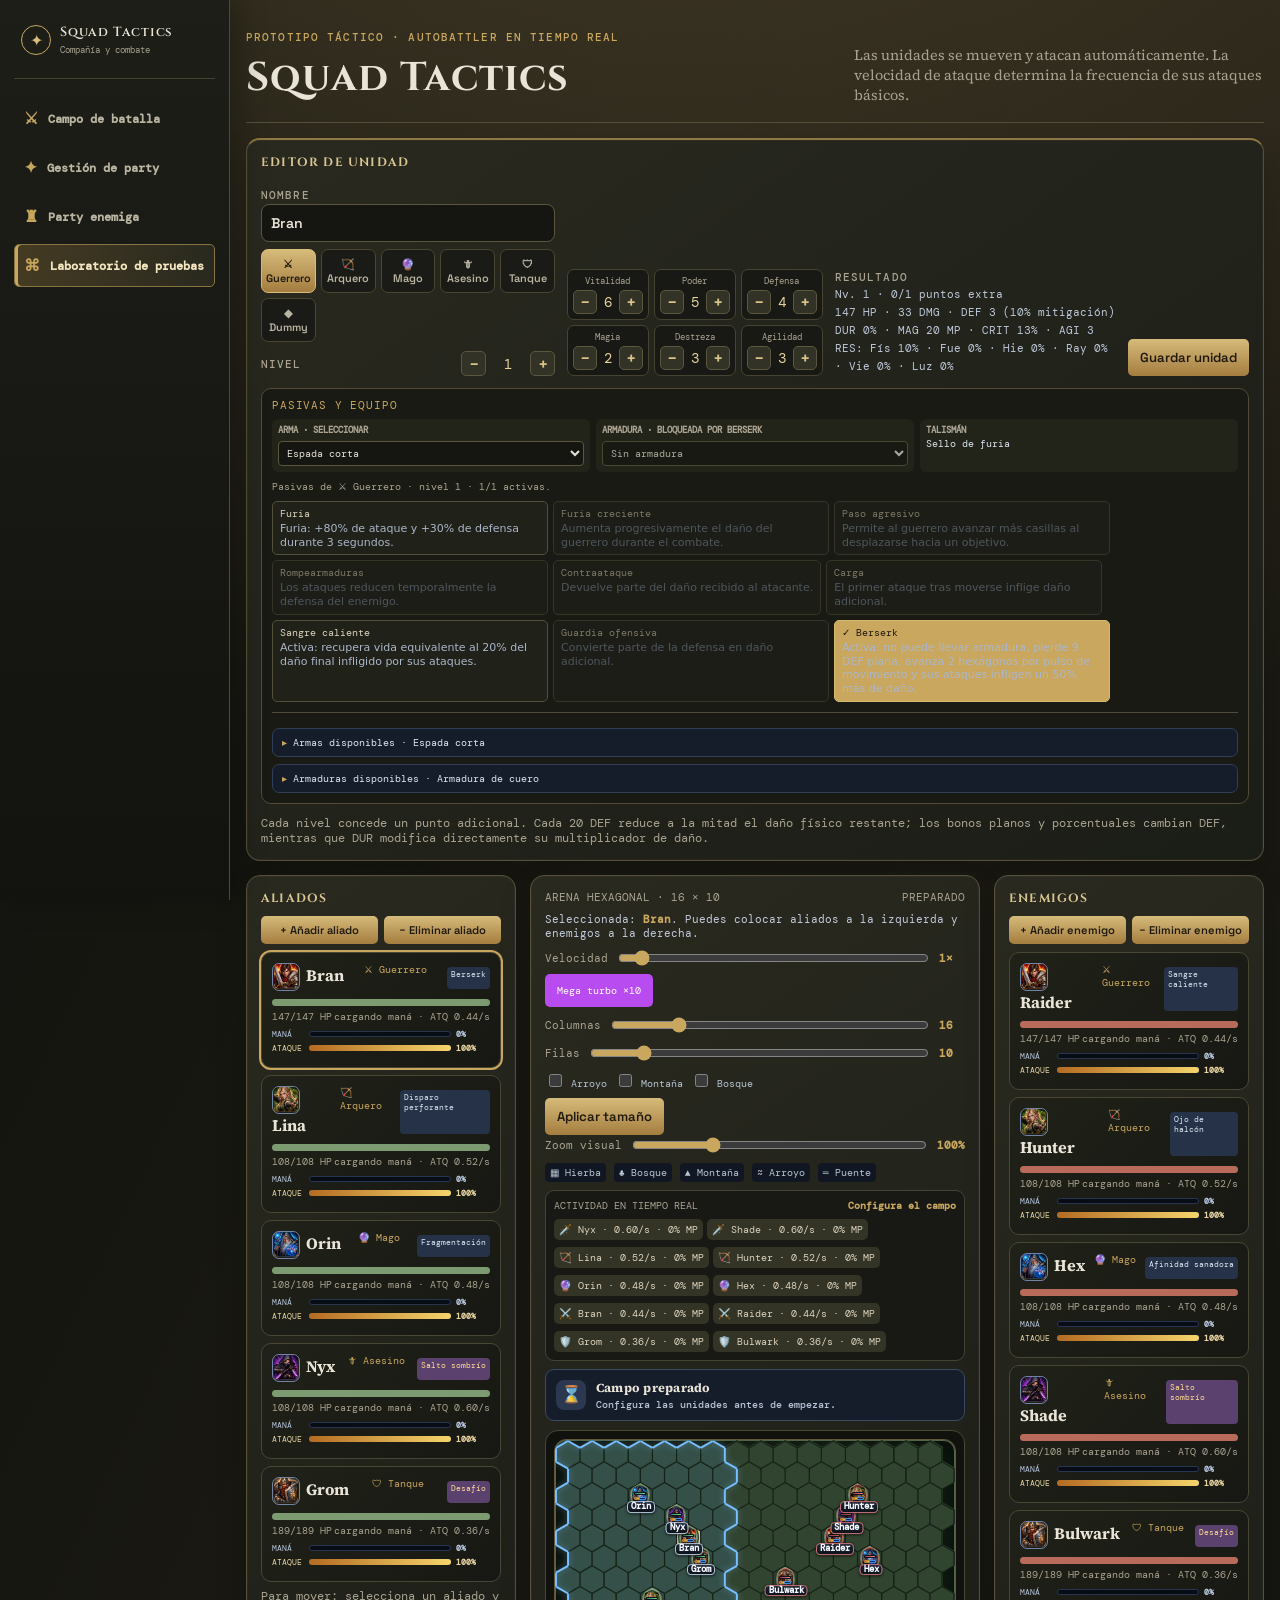
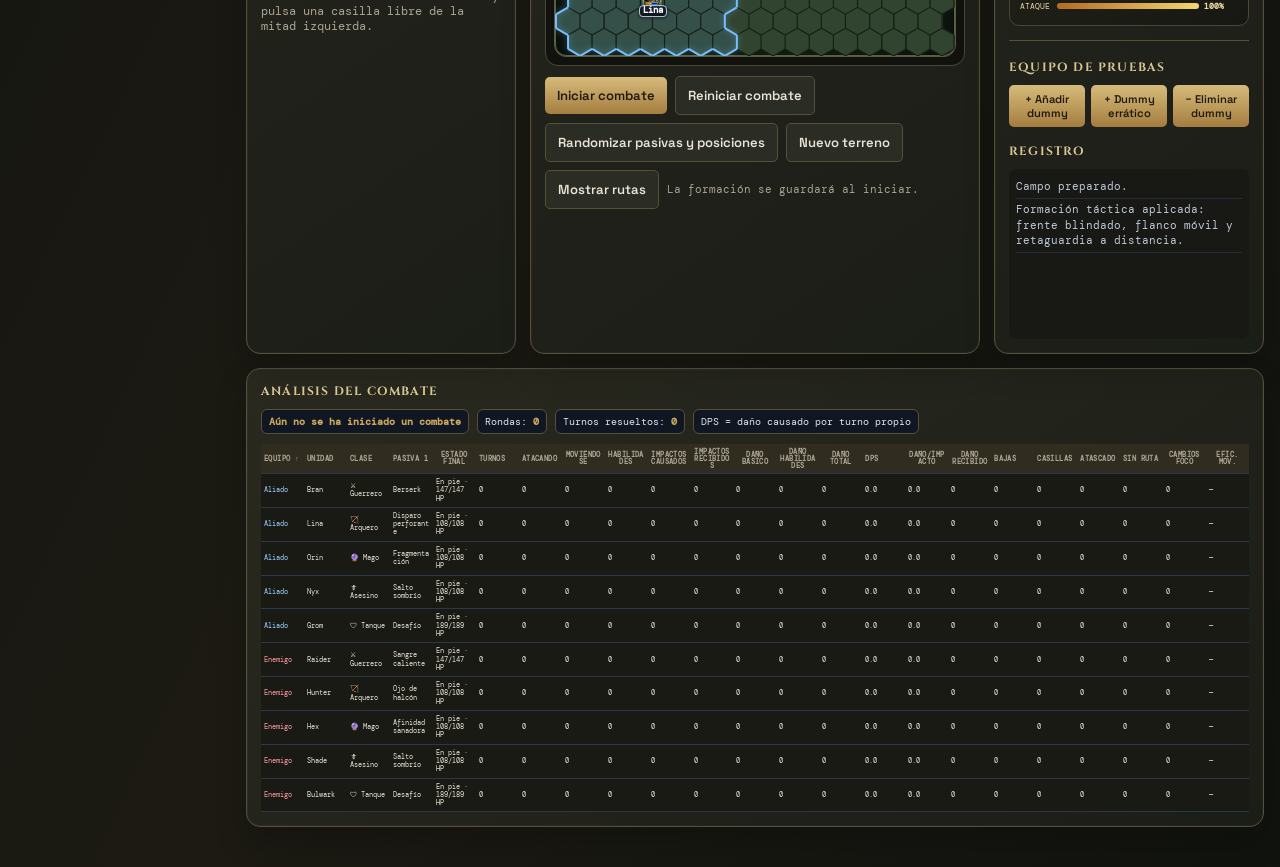
==== commit 51940bf0: "Evita caché obsoleta de estilos de iconos" ====
--- a/index.html
+++ b/index.html
@@ -1 +1 @@
-<!doctype html><html lang="es"><head><meta charset="utf-8"><meta name="viewport" content="width=device-width,initial-scale=1"><title>Squad Tactics</title><link rel="stylesheet" href="assets/css/styles.css"><link rel="stylesheet" href="assets/css/navigation.css"></head><body><main></main><script src="assets/js/content/navigation-text.es.js"></script><script src="assets/js/navigation/sidebar.js"></script><script src="assets/js/content/ui-text.js"></script><script src="assets/js/content/game-content.es.js"></script><script src="assets/js/core/data-and-state.js"></script><script src="assets/js/core/rules-and-grid.js"></script><script src="assets/js/ui/base-interface.js"></script><script src="assets/js/combat/turn-engine.js"></script><script src="assets/js/units/loadout-editor.js"></script><script src="assets/js/units/roster-management.js"></script><script src="assets/js/combat/abilities-and-effects.js"></script><script src="assets/js/analytics/battle-statistics.js"></script><script src="assets/js/map/hex-grid-and-placement.js"></script><script src="assets/js/combat/realtime-engine.js"></script></body></html>
+<!doctype html><html lang="es"><head><meta charset="utf-8"><meta name="viewport" content="width=device-width,initial-scale=1"><title>Squad Tactics</title><link rel="stylesheet" href="assets/css/styles.css?v=icons-2"><link rel="stylesheet" href="assets/css/navigation.css"></head><body><main></main><script src="assets/js/content/navigation-text.es.js"></script><script src="assets/js/navigation/sidebar.js"></script><script src="assets/js/content/ui-text.js"></script><script src="assets/js/content/game-content.es.js"></script><script src="assets/js/core/data-and-state.js"></script><script src="assets/js/core/rules-and-grid.js"></script><script src="assets/js/ui/base-interface.js"></script><script src="assets/js/combat/turn-engine.js"></script><script src="assets/js/units/loadout-editor.js"></script><script src="assets/js/units/roster-management.js"></script><script src="assets/js/combat/abilities-and-effects.js"></script><script src="assets/js/analytics/battle-statistics.js"></script><script src="assets/js/map/hex-grid-and-placement.js"></script><script src="assets/js/combat/realtime-engine.js"></script></body></html>
--- a/assets/css/styles.css
+++ b/assets/css/styles.css
@@ -2,7 +2,7 @@
 @import url('https://fonts.googleapis.com/css2?family=Cinzel:wght@500;600;700&family=Source+Serif+4:opsz,wght@8..60,500;8..60,600&display=swap');
 :root{color-scheme:dark;--ink:#eef1f6;--muted:#9da7b9;--line:#303a4d;--panel:#191f2c;--gold:#f3c969;--ally:#6fb6ff;--enemy:#ef6b73}*{box-sizing:border-box}body{margin:0;min-height:100vh;background:radial-gradient(circle at 50% -20%,#30436a,transparent 45%),#10131b;color:var(--ink);font-family:'Space Grotesk',system-ui}main{width:min(1240px,100%);margin:auto;padding:24px 16px 40px}header{display:flex;justify-content:space-between;align-items:end;gap:18px;border-bottom:1px solid var(--line);padding-bottom:17px;margin-bottom:15px}h1{margin:0;font-size:clamp(1.7rem,4vw,2.5rem);letter-spacing:-.06em}.eyebrow,.label{font:500 .7rem 'DM Mono',monospace;letter-spacing:.1em;text-transform:uppercase;color:var(--muted)}.eyebrow{color:var(--gold);margin:0 0 7px}.rule{margin:0;max-width:410px;color:var(--muted);font-size:.9rem}.panel{background:linear-gradient(145deg,#1e2533,#151a24);border:1px solid var(--line);border-radius:14px;padding:14px}.panel h2{font-size:.75rem;letter-spacing:.1em;text-transform:uppercase;color:var(--muted);margin:0 0 10px}.layout{display:grid;grid-template-columns:270px minmax(0,1fr) 270px;gap:14px}.editor{display:grid;grid-template-columns:1.15fr 1fr 1.1fr auto;gap:12px;align-items:end;margin-bottom:14px}.editor h2,.editor-note{grid-column:1/-1;margin:0}.editor-note{font:.72rem 'DM Mono',monospace;color:var(--muted)}input.name{width:100%;border:1px solid var(--line);border-radius:8px;background:#10141d;color:var(--ink);padding:9px;font:600 .88rem 'Space Grotesk',sans-serif;outline:none}.class-picker{display:grid;grid-template-columns:repeat(5,1fr);gap:5px;margin-top:7px}.class-button{padding:7px 3px;font-size:.68rem;background:#111722;color:var(--muted);border:1px solid var(--line);border-radius:7px}.class-button.selected{color:#17191f;background:var(--gold);border-color:var(--gold)}button{font:600 .82rem 'Space Grotesk',sans-serif;border:0;border-radius:8px;padding:10px 12px;cursor:pointer;background:var(--gold);color:#15171d}button:disabled{opacity:.5;cursor:not-allowed}.stat-grid{display:grid;grid-template-columns:repeat(3,1fr);gap:5px}.stat{background:#111722;border:1px solid var(--line);border-radius:7px;padding:5px;text-align:center}.stat label{display:block;font:.56rem 'DM Mono',monospace;color:var(--muted);margin-bottom:3px}.step{display:flex;align-items:center;justify-content:space-between}.step button{width:24px;height:24px;padding:0;background:#2a354a;color:var(--ink);font-size:1.05rem}.step b{font:.9rem 'DM Mono',monospace;color:var(--gold)}.derived{font:.7rem/1.6 'DM Mono',monospace;color:#bec8d9;min-height:43px}.unit{border:1px solid var(--line);border-radius:10px;padding:10px;margin:7px 0;background:#111722;cursor:pointer}.unit.selected{outline:2px solid var(--gold)}.unit.dead{opacity:.45}.unit-head{display:flex;justify-content:space-between;gap:5px}.role{font:.62rem 'DM Mono',monospace;color:var(--gold)}.bar{height:7px;border-radius:8px;background:#090c12;overflow:hidden;margin:8px 0 4px}.bar i{display:block;height:100%;background:var(--ally);transition:width .65s}.unit.enemy .bar i{background:var(--enemy)}.numbers{display:flex;justify-content:space-between;font:.62rem 'DM Mono',monospace;color:var(--muted)}.battle{min-width:0}.battle-head{display:flex;justify-content:space-between;font:.7rem 'DM Mono',monospace;color:var(--muted);margin-bottom:8px}.placement{font:.7rem 'DM Mono',monospace;margin:0 0 8px;color:#c3ccdc}.placement b{color:var(--gold)}.speed{display:flex;align-items:center;gap:8px;font:.68rem 'DM Mono',monospace;color:var(--muted);margin-bottom:8px}.speed input{accent-color:var(--gold);flex:1}.speed b{color:var(--gold);min-width:26px}.turns{border:1px solid var(--line);border-radius:9px;background:#101520;padding:8px;margin-bottom:8px;font:.64rem 'DM Mono',monospace;color:var(--muted)}.turns-top{display:flex;justify-content:space-between;gap:8px}.turns-top b{color:var(--gold);overflow:hidden;text-overflow:ellipsis;white-space:nowrap}.pill{display:inline-flex;gap:3px;padding:4px 5px;border-radius:5px;background:#242d3c;margin:7px 4px 0 0;color:#dbe4f0}.pill.next{background:var(--gold);color:#181a20}.pill.dead{opacity:.3;text-decoration:line-through}#arena{display:grid;grid-template-columns:repeat(10,1fr);grid-template-rows:repeat(6,1fr);gap:3px;aspect-ratio:10/6;padding:4px;border-radius:12px;border:1px solid #3a465e;background:#0c1018;position:relative}.cell{position:relative;background:#171e2b;border:1px solid #273349;border-radius:4px}.cell:nth-child(10n+5),.cell:nth-child(10n+6){background:#202837}.cell.placeable{box-shadow:inset 0 0 0 2px var(--gold);cursor:pointer}.token{position:absolute;inset:7%;border-radius:13px;display:grid;place-items:center;background:#263d5f;border:1px solid #5d86b8;font-size:clamp(1rem,3vw,1.7rem);transition:transform .28s,opacity .2s;z-index:2;cursor:pointer}.token.enemy{background:#512d3a;border-color:#a55b6c}.token.selected{outline:2px solid var(--gold);outline-offset:2px}.token.dead{opacity:.3;filter:grayscale(1);cursor:default}.token.attacking{transform:scale(1.14);box-shadow:0 0 0 3px var(--gold)}.token.hit{animation:hit .65s}.token small{position:absolute;bottom:2px;width:100%;text-align:center;font:500 clamp(.42rem,1.1vw,.59rem) 'DM Mono',monospace;text-shadow:0 1px 2px #000}.damage{position:absolute;top:-22px;color:#fff0a3;font:700 1rem 'DM Mono',monospace;text-shadow:0 2px 2px #000;animation:damage .8s forwards}.beam{position:absolute;height:3px;transform-origin:0 50%;background:linear-gradient(90deg,var(--gold),#fff2b1,var(--enemy));box-shadow:0 0 8px var(--gold);z-index:6;pointer-events:none;animation:beam .55s forwards}.footer{display:flex;gap:8px;align-items:center;flex-wrap:wrap;margin-top:10px}.footer button.secondary{background:#2a354a;color:#e3eaf5}.status{font:.68rem 'DM Mono',monospace;color:var(--muted)}.log{height:170px;overflow:auto;background:#10141d;border-radius:8px;padding:7px;font:.66rem/1.5 'DM Mono',monospace;color:#bdc8d8}.log div{padding:3px 0;border-bottom:1px solid #252d3a}@keyframes hit{25%,65%{filter:brightness(2)}}@keyframes damage{0%{opacity:0;transform:translateY(8px)}20%{opacity:1}100%{opacity:0;transform:translateY(-25px)}}@keyframes beam{0%{opacity:0;transform:rotate(var(--a)) scaleX(.1)}20%{opacity:1}100%{opacity:0;transform:rotate(var(--a)) scaleX(1)}}@media(max-width:900px){header{align-items:start;flex-direction:column}.editor{grid-template-columns:1fr}.editor>*{grid-column:1/-1}.layout{grid-template-columns:1fr}.battle{grid-row:1}.unit-list{display:grid;grid-template-columns:repeat(2,1fr);gap:6px}.unit{margin:0}}
 .level-edit{margin-top:9px;display:flex;align-items:center;justify-content:space-between}.level-edit .step{width:94px}.level-edit button{width:25px;height:25px;padding:0;background:#2a354a;color:var(--ink)}.level-edit b{font:.9rem 'DM Mono',monospace;color:var(--gold)}#arena-wrap{max-width:100%;max-height:70vh;overflow:auto;padding:3px}#arena{--board-scale:1.15;display:grid;width:calc(100% * var(--board-scale));background:#182218}.cell{background:#31442f;border-color:#405a3d}.cell.terrain-forest{background:repeating-linear-gradient(45deg,#244428 0 4px,#315b32 4px 8px)}.cell.terrain-mountain{background:linear-gradient(135deg,#707681 0 45%,#515866 46% 100%);border-color:#8d96a7}.cell.terrain-water{background:repeating-linear-gradient(0deg,#195d83 0 3px,#2588ae 3px 6px);border-color:#3bb3d4}.cell.terrain-bridge{background:repeating-linear-gradient(90deg,#7a4e2b 0 4px,#c39154 4px 8px);border-color:#e2bd76}.token{inset:2px;width:auto;height:auto;border-radius:8px}.token small{font:600 clamp(.56rem,1.25vw,.76rem) 'DM Mono',monospace;line-height:1.05;white-space:nowrap;overflow:visible;left:50%;width:max-content;transform:translateX(-50%);bottom:1px}.terrain-legend{display:flex;gap:8px;flex-wrap:wrap;margin:0 0 8px;font:.61rem 'DM Mono',monospace;color:#b9c5d5}.terrain-legend span{padding:3px 5px;border-radius:4px;background:#111722}
-:root{--portraits:url('/public/class-portraits.png')}.unit{background:linear-gradient(120deg,#151d2b,#10141d)}.card-portrait{width:28px;height:28px;display:inline-block;border-radius:7px;border:1px solid #7183a6;background-image:var(--portraits);background-size:500% auto;background-position:var(--pos) 50%;margin-right:6px;vertical-align:middle}.token{overflow:visible}.portrait{position:absolute;inset:0;border-radius:7px;background-image:var(--portraits);background-size:500% auto;background-position:var(--pos) 50%;filter:saturate(1.05) contrast(1.05)}.token.enemy .portrait{filter:saturate(.75) contrast(1.05) hue-rotate(318deg)}.p-warrior{--pos:0%}.p-archer{--pos:25%}.p-mage{--pos:50%}.p-assassin{--pos:75%}.p-tank{--pos:100%}.token small{background:#080b10d9;padding:2px 3px;border-radius:3px;text-shadow:0 1px 2px #000}
+:root{--portraits:url('../../public/class-portraits.png')}.unit{background:linear-gradient(120deg,#151d2b,#10141d)}.card-portrait{width:28px;height:28px;display:inline-block;border-radius:7px;border:1px solid #7183a6;background-image:var(--portraits);background-size:500% auto;background-position:var(--pos) 50%;margin-right:6px;vertical-align:middle}.token{overflow:visible}.portrait{position:absolute;inset:0;border-radius:7px;background-image:var(--portraits);background-size:500% auto;background-position:var(--pos) 50%;filter:saturate(1.05) contrast(1.05)}.token.enemy .portrait{filter:saturate(.75) contrast(1.05) hue-rotate(318deg)}.p-warrior{--pos:0%}.p-archer{--pos:25%}.p-mage{--pos:50%}.p-assassin{--pos:75%}.p-tank{--pos:100%}.token small{background:#080b10d9;padding:2px 3px;border-radius:3px;text-shadow:0 1px 2px #000}
 .special-pop{position:absolute;left:50%;top:-20px;transform:translateX(-50%);z-index:10;white-space:nowrap;padding:4px 6px;border-radius:5px;background:#f3c969;color:#15171d;font:700 .62rem 'DM Mono',monospace;box-shadow:0 0 14px #f3c969;animation:special .95s forwards}.token.special{animation:specialGlow .9s}@keyframes special{0%{opacity:0;transform:translate(-50%,8px) scale(.8)}25%{opacity:1}100%{opacity:0;transform:translate(-50%,-24px) scale(1.05)}}@keyframes specialGlow{35%{box-shadow:0 0 0 4px #f3c969,0 0 22px #f3c969}}
 .fireball{position:absolute;width:15px;height:15px;border-radius:50%;background:radial-gradient(circle,#fff6a7 0 22%,#ffb02e 28%,#e44122 65%,#71150d 100%);box-shadow:0 0 12px 5px #ff6b2d;z-index:12;pointer-events:none}.explosion{position:absolute;width:18px;height:18px;border-radius:50%;border:3px solid #ffb12e;box-shadow:0 0 25px 10px #f04b23;z-index:11;pointer-events:none;animation:explode .65s forwards}@keyframes explode{0%{opacity:1;transform:scale(.3)}100%{opacity:0;transform:scale(4)}}
 .visual-state{grid-column:1/-1;border:1px solid var(--line);border-radius:10px;background:#101520;padding:10px}.visual-state h3{font:.66rem 'DM Mono',monospace;letter-spacing:.08em;text-transform:uppercase;color:var(--gold);margin:0 0 7px}.loadout{display:grid;grid-template-columns:repeat(3,1fr);gap:6px}.slot{padding:6px;border-radius:6px;background:#1d2635;font:.63rem/1.35 'DM Mono',monospace;color:#dbe4f0}.slot b{display:block;color:var(--muted);font-size:.55rem;text-transform:uppercase}.passive-list{display:flex;flex-wrap:wrap;gap:5px;margin-top:8px}.passive-tag{padding:4px 6px;border-radius:5px;background:#2a354a;color:#e3eaf5;font:.61rem 'DM Mono',monospace}.passive-choice{border:1px solid #3a465e;background:#1b2637;color:#dce7f6;padding:5px 7px;border-radius:5px;font:.61rem 'DM Mono',monospace;cursor:pointer}.passive-choice.active{background:#f3c969;color:#17191f;border-color:#f3c969}.passive-caption{margin-top:8px;color:var(--muted);font:.61rem 'DM Mono',monospace}.equipment-catalog{margin-top:10px;border-top:1px solid var(--line);padding-top:8px}.equipment-group{margin:7px 0}.equipment-group b{font:.57rem 'DM Mono',monospace;text-transform:uppercase;color:var(--muted)}.equipment-choice[disabled]{opacity:.32;cursor:not-allowed}
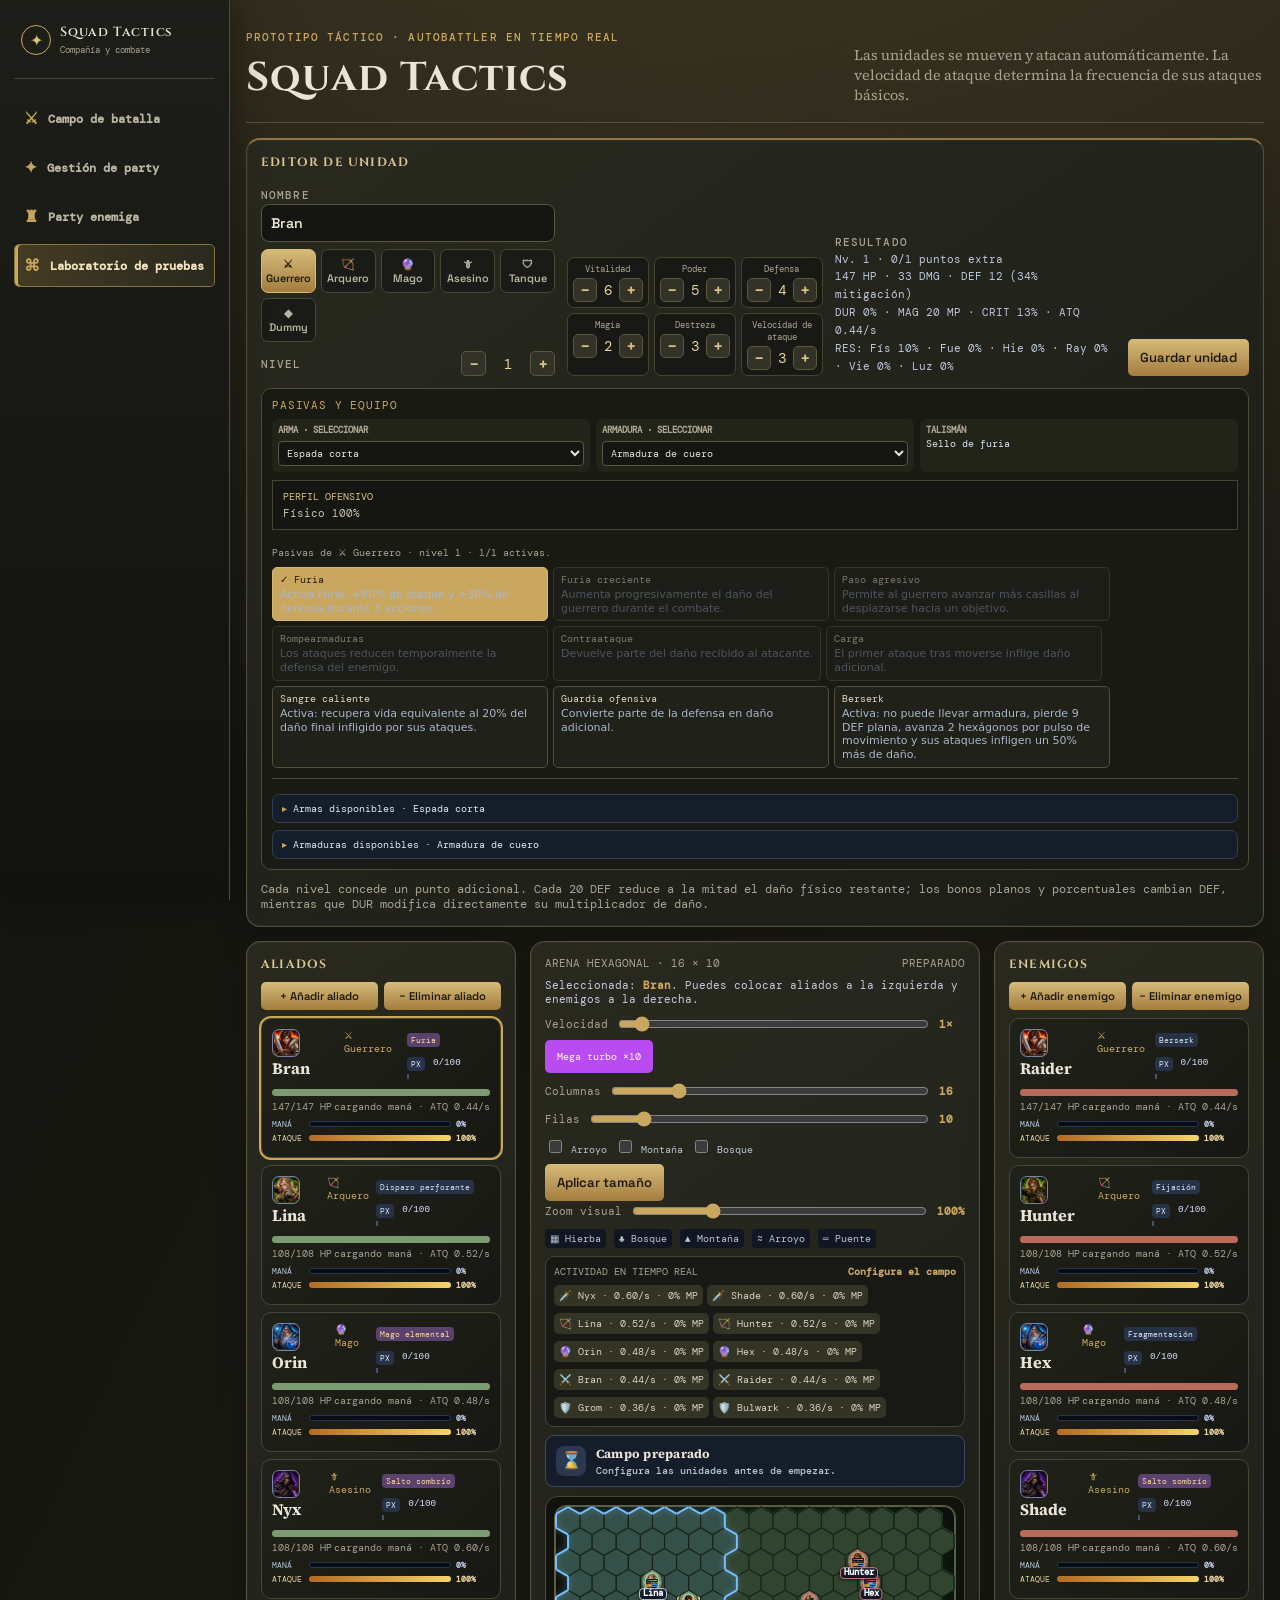
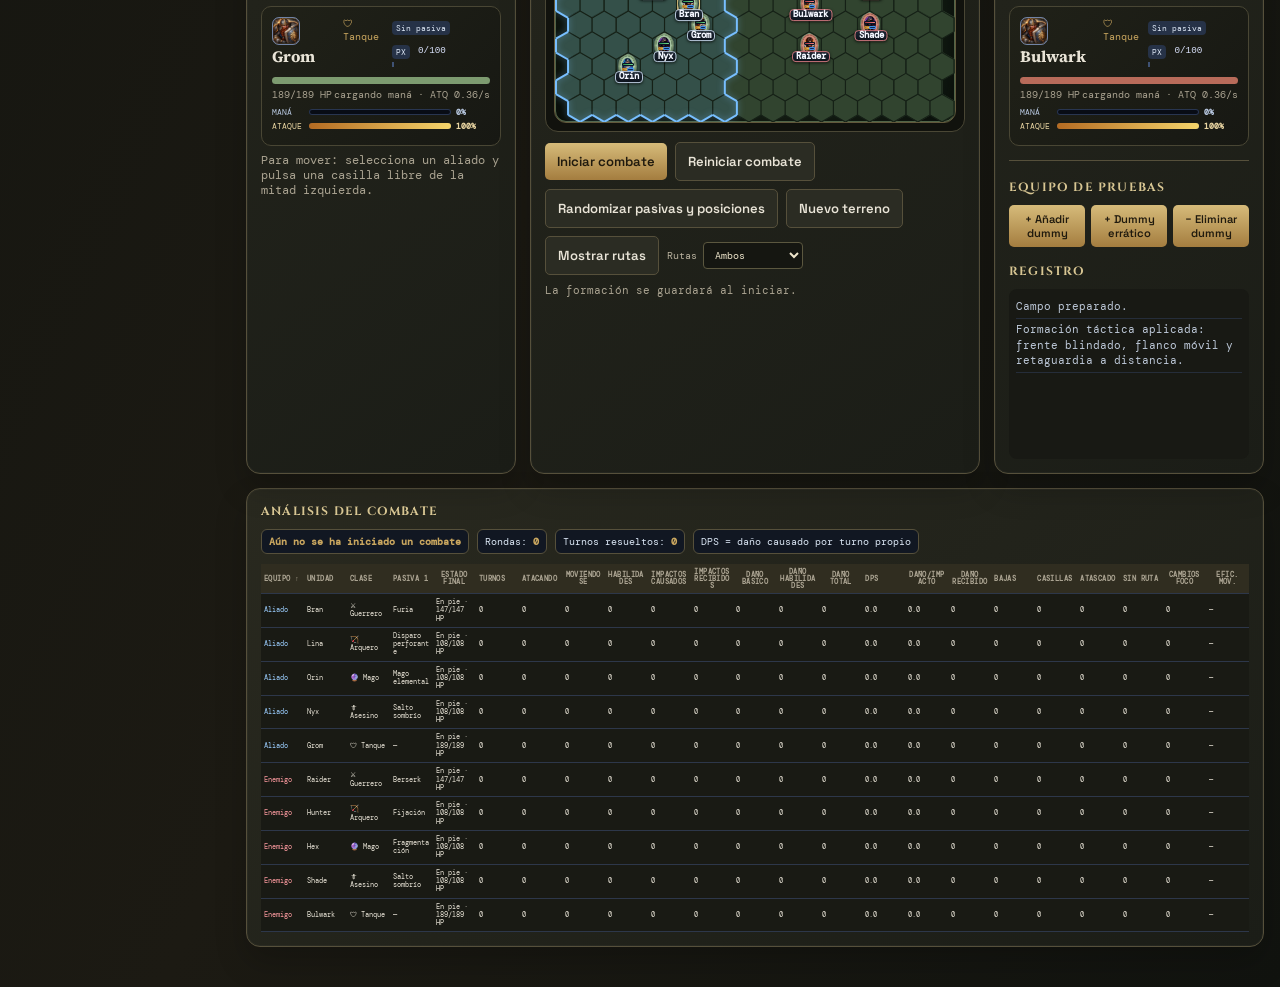
==== commit 2405212c: "Implement party progression and combat updates" ====
--- a/index.html
+++ b/index.html
@@ -1 +1 @@
-<!doctype html><html lang="es"><head><meta charset="utf-8"><meta name="viewport" content="width=device-width,initial-scale=1"><title>Squad Tactics</title><link rel="stylesheet" href="assets/css/styles.css?v=icons-2"><link rel="stylesheet" href="assets/css/navigation.css"></head><body><main></main><script src="assets/js/content/navigation-text.es.js"></script><script src="assets/js/navigation/sidebar.js"></script><script src="assets/js/content/ui-text.js"></script><script src="assets/js/content/game-content.es.js"></script><script src="assets/js/core/data-and-state.js"></script><script src="assets/js/core/rules-and-grid.js"></script><script src="assets/js/ui/base-interface.js"></script><script src="assets/js/combat/turn-engine.js"></script><script src="assets/js/units/loadout-editor.js"></script><script src="assets/js/units/roster-management.js"></script><script src="assets/js/combat/abilities-and-effects.js"></script><script src="assets/js/analytics/battle-statistics.js"></script><script src="assets/js/map/hex-grid-and-placement.js"></script><script src="assets/js/combat/realtime-engine.js"></script></body></html>
+<!doctype html><html lang="es"><head><meta charset="utf-8"><meta name="viewport" content="width=device-width,initial-scale=1"><title>Squad Tactics</title><link rel="stylesheet" href="assets/css/styles.css?v=icons-2"><link rel="stylesheet" href="assets/css/battlefield-portraits.css"><link rel="stylesheet" href="assets/css/damage-profile.css"><link rel="stylesheet" href="assets/css/navigation.css"></head><body><main></main><script src="assets/js/content/navigation-text.es.js"></script><script src="assets/js/navigation/sidebar.js"></script><script src="assets/js/content/ui-text.js"></script><script src="assets/js/content/game-content.es.js"></script><script src="assets/js/content/lab-passive-catalog.js"></script><script src="assets/js/core/xp-progression.js"></script><script src="assets/js/core/damage-profile.js"></script><script src="assets/js/core/weapon-range.js"></script><script src="assets/js/core/data-and-state.js"></script><script src="assets/js/core/rules-and-grid.js"></script><script src="assets/js/core/weapon-range-apply.js"></script><script src="assets/js/ui/base-interface.js"></script><script src="assets/js/combat/turn-engine.js"></script><script src="assets/js/units/loadout-editor.js"></script><script src="assets/js/units/roster-management.js"></script><script src="assets/js/combat/abilities-and-effects.js"></script><script src="assets/js/combat/damage-profile-runtime.js"></script><script src="assets/js/analytics/battle-statistics.js"></script><script src="assets/js/map/hex-grid-and-placement.js"></script><script src="assets/js/combat/realtime-engine.js"></script><script src="assets/js/core/xp-ui.js"></script><script src="assets/js/combat/offensive-guard-runtime.js"></script><script src="assets/js/combat/unified-class-passives.js"></script></body></html>
--- a/assets/css/battlefield-portraits.css
+++ b/assets/css/battlefield-portraits.css
@@ -0,0 +1,60 @@
+/* Retratos del tablero: mismos recursos individuales que la gestión de party. */
+.card-portrait,
+.token .portrait {
+  background-image: var(--portrait-image) !important;
+  background-size: cover !important;
+  background-position: center !important;
+}
+
+.p-warrior.gender-male { --portrait-image: url('../../public/portraits/warrior-male.png'); }
+.p-warrior.gender-female { --portrait-image: url('../../public/portraits/warrior-female.png'); }
+.p-archer.gender-male { --portrait-image: url('../../public/portraits/archer-male.png'); }
+.p-archer.gender-female { --portrait-image: url('../../public/portraits/archer-female.png'); }
+.p-mage.gender-male { --portrait-image: url('../../public/portraits/mage-male.png'); }
+.p-mage.gender-female { --portrait-image: url('../../public/portraits/mage-female.png'); }
+.p-assassin.gender-male { --portrait-image: url('../../public/portraits/assassin-male.png'); }
+.p-assassin.gender-female { --portrait-image: url('../../public/portraits/assassin-female.png'); }
+.p-tank.gender-male { --portrait-image: url('../../public/portraits/tank-male.png'); }
+.p-tank.gender-female { --portrait-image: url('../../public/portraits/tank-female.png'); }
+
+/* El retrato queda contenido; el aro se pinta por encima para que no lo corte. */
+.token {
+  overflow: hidden;
+}
+
+.token .portrait {
+  inset: 2px;
+  z-index: 1;
+  border-radius: 50%;
+}
+
+.token::after {
+  content: '';
+  position: absolute;
+  inset: 0;
+  z-index: 10;
+  border: 2px solid currentColor;
+  border-radius: inherit;
+  pointer-events: none;
+}
+
+.token.team-ally::after { color: #a6c4a0; }
+.token.team-enemy::after { color: #d28a78; }
+
+.pathfinder-scope {
+  display: inline-flex;
+  align-items: center;
+  gap: 6px;
+  margin: 0 8px 0 0;
+  color: #b9b29f;
+  font: .62rem 'DM Mono', monospace;
+}
+
+.pathfinder-scope select {
+  border: 1px solid #5b573f;
+  border-radius: 4px;
+  background: #151611;
+  color: #eee5cb;
+  padding: 5px 23px 5px 7px;
+  font: inherit;
+}
--- a/assets/css/damage-profile.css
+++ b/assets/css/damage-profile.css
@@ -0,0 +1,2 @@
+.damage-profile{display:flex;align-items:center;justify-content:space-between;gap:12px;margin:8px 0 16px;padding:9px 10px;border:1px solid #454432;background:#151611}.damage-profile>div{display:flex;flex-direction:column;gap:3px}.damage-profile b,.damage-profile span{color:#d8c284;font:.61rem 'DM Mono',monospace;text-transform:uppercase}.damage-profile small{color:#c8c0aa;font:.68rem 'DM Mono',monospace}.damage-profile label{display:flex;align-items:center;gap:8px}.damage-profile select{min-width:135px;padding:8px 30px 8px 9px;border:1px solid #5b573f;border-radius:4px;background:#141711;color:#eee5cb}.damage-profile.elemental-weapon{--element:#557bb2;--element-soft:#18243a;border-color:var(--element);background:linear-gradient(120deg,var(--element-soft),#161a18);box-shadow:inset 3px 0 var(--element)}.damage-profile.elemental-weapon:has(option[value="fire"]:checked){--element:#e36a52;--element-soft:#3c1915}.damage-profile.elemental-weapon:has(option[value="lightning"]:checked){--element:#63a9ff;--element-soft:#152b48}.damage-profile.elemental-weapon:has(option[value="wind"]:checked){--element:#68bd7a;--element-soft:#17331f}.damage-profile.elemental-weapon:has(option[value="ice"]:checked){--element:#8cd9e8;--element-soft:#17333b}.damage-profile.elemental-weapon:has(option[value="light"]:checked){--element:#f3f1df;--element-soft:#37372b}@media(max-width:650px){.damage-profile{align-items:stretch;flex-direction:column}.damage-profile label{justify-content:space-between}}
+.abilities .ability:has(.passive-element-control){display:grid;grid-column:1/-1;grid-template-columns:minmax(0,1fr);gap:0}.ability:has(.passive-element-control)>span{display:block;max-width:52ch}.passive-element-control{display:grid;grid-template-columns:1fr minmax(145px,210px);align-items:center;gap:12px;width:100%;margin-top:10px;padding:9px 0 0;border:0;border-top:1px solid color-mix(in srgb,var(--element) 42%,#454432);border-radius:0;background:transparent;box-shadow:none}.passive-element-control>span{color:var(--element)!important;font:.56rem 'DM Mono',monospace!important;letter-spacing:.08em;text-transform:uppercase}.passive-element-control select{min-width:0;padding:7px 28px 7px 9px}.element-modal{position:fixed;inset:0;z-index:1000;display:grid;place-items:center;padding:20px;background:#080a0852;backdrop-filter:blur(1px);animation:elementVeilIn .18s ease-out both}.element-modal-card{width:min(400px,100%);padding:17px;border:1px solid #75653f;border-radius:7px;background:linear-gradient(145deg,#29291f,#1b1c16);box-shadow:0 14px 38px #0008;animation:elementCardIn .22s cubic-bezier(.2,.7,.25,1) both}.element-modal-card h3{margin:5px 0 6px;color:#f0dfad;font-family:Cinzel,serif}.element-modal-card p{margin:0 0 14px;color:#bdb5a1;font:.68rem/1.45 'DM Mono',monospace}.element-modal-options{display:grid;grid-template-columns:repeat(5,1fr);gap:6px}.element-modal-options button{padding:9px 4px;border:1px solid currentColor;background:#151611e8;font:.62rem 'DM Mono',monospace;transition:background .14s,transform .14s}.element-modal-options button:hover{transform:translateY(-1px);background:#24251d}.element-modal-options .current{box-shadow:inset 0 0 0 1px currentColor}.element-fire{color:#e36a52!important}.element-lightning{color:#63a9ff!important}.element-wind{color:#68bd7a!important}.element-ice{color:#8cd9e8!important}.element-light{color:#f3f1df!important}@keyframes elementVeilIn{from{opacity:0}to{opacity:1}}@keyframes elementCardIn{from{opacity:0;transform:translateY(8px) scale(.985)}to{opacity:1;transform:translateY(0) scale(1)}}@media(max-width:520px){.element-modal-options{grid-template-columns:repeat(2,1fr)}.passive-element-control{grid-template-columns:1fr}}
